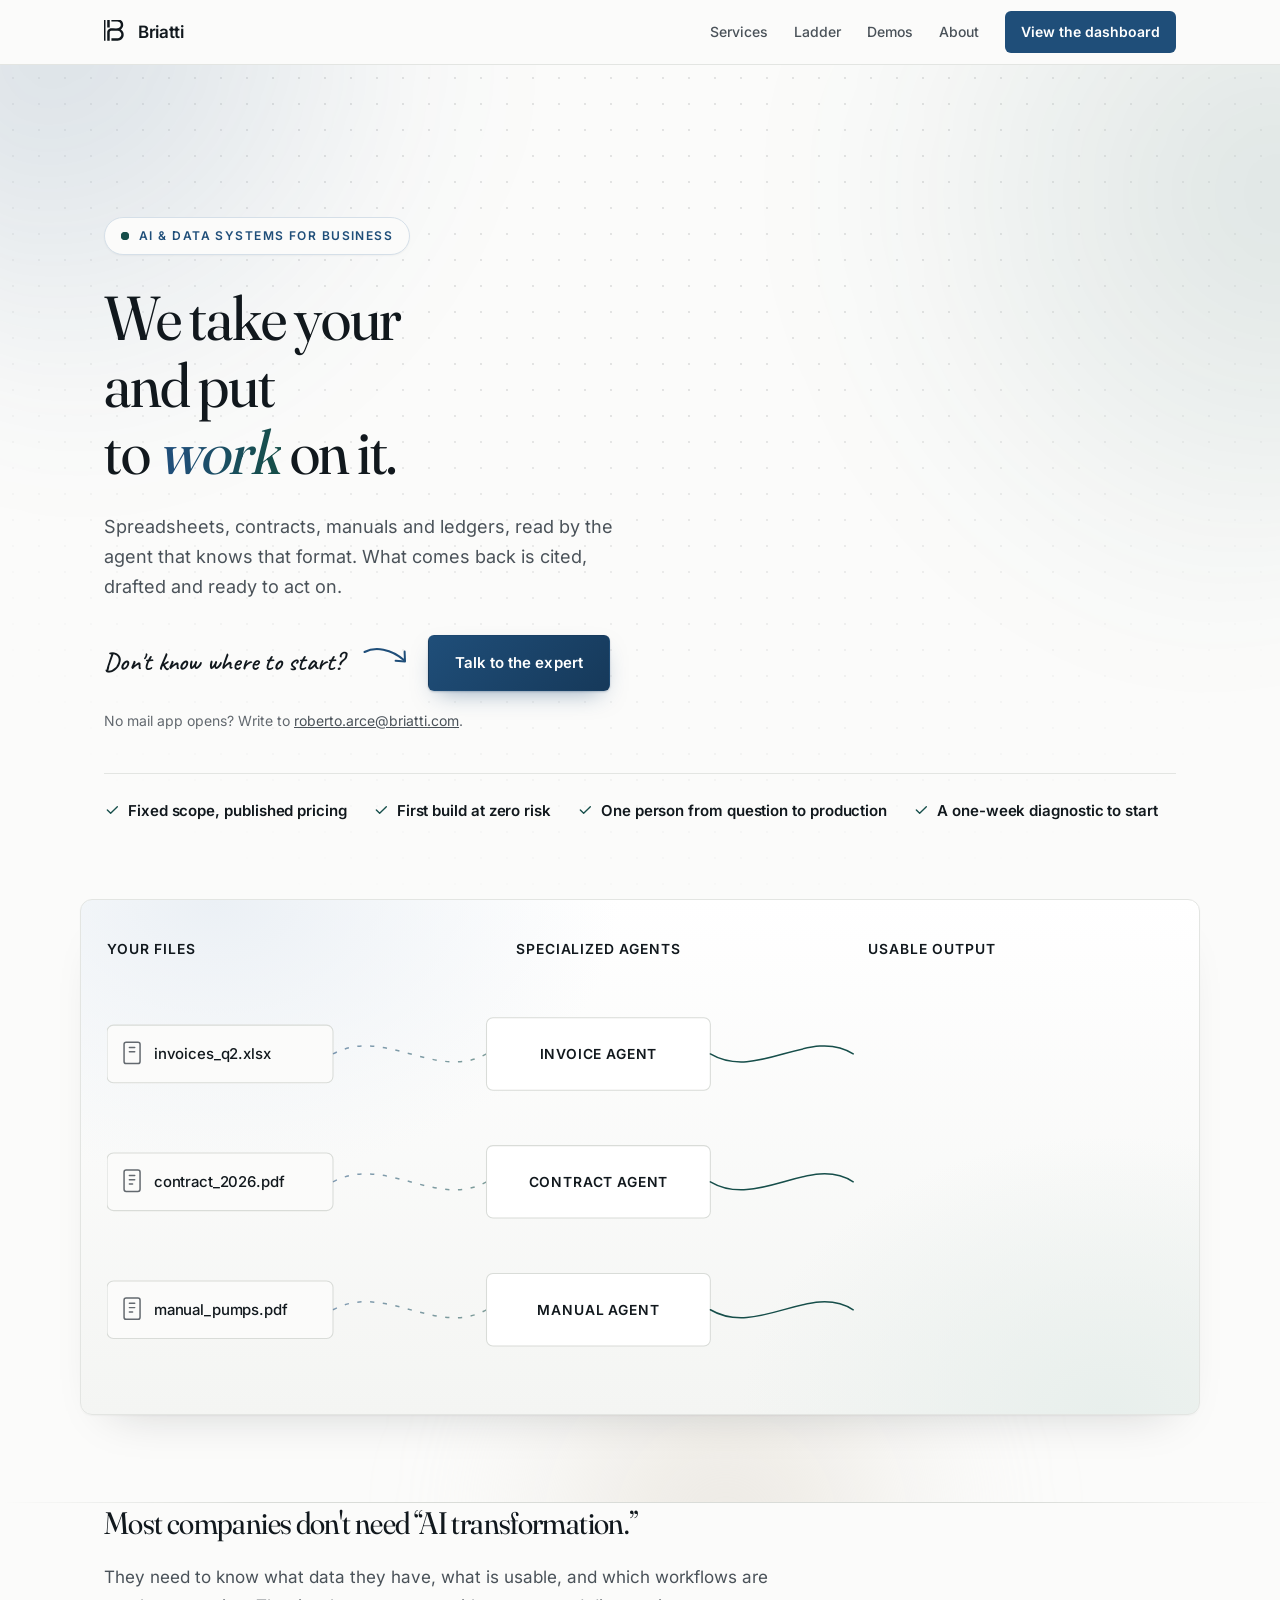
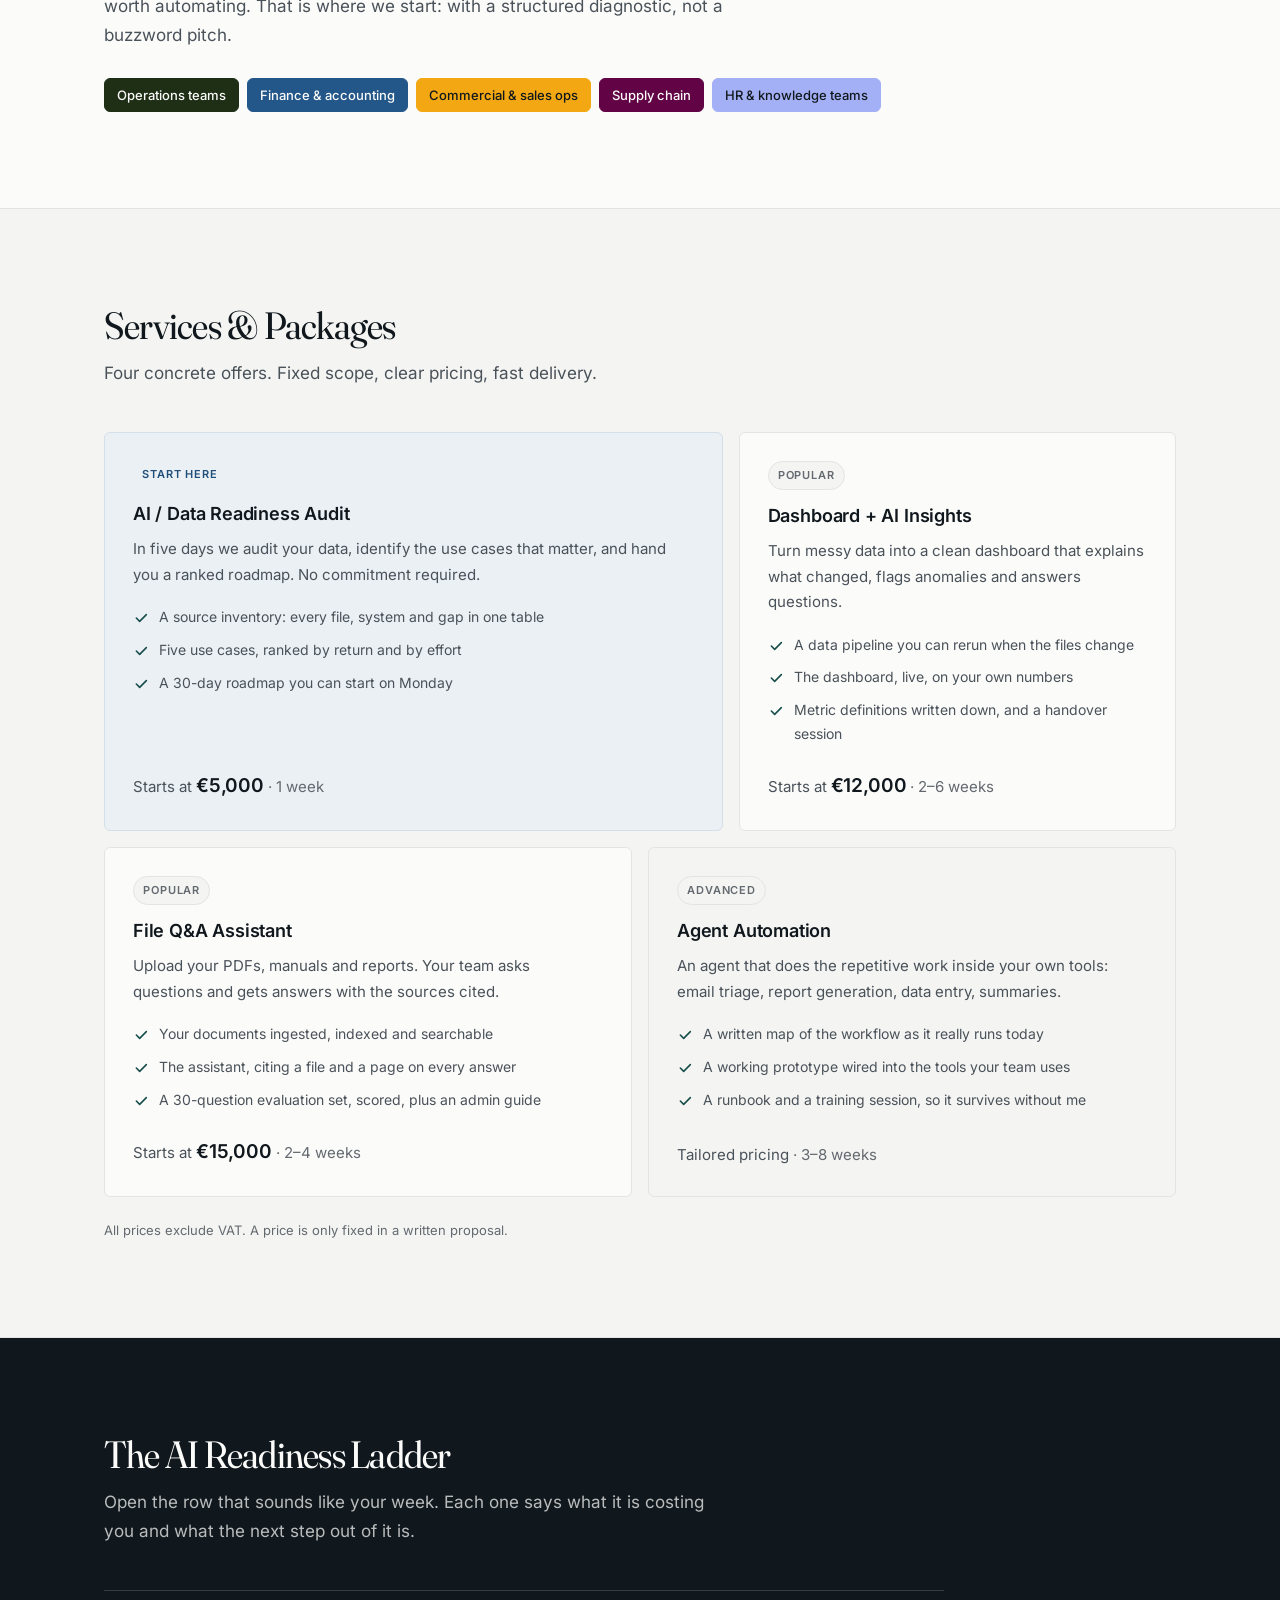
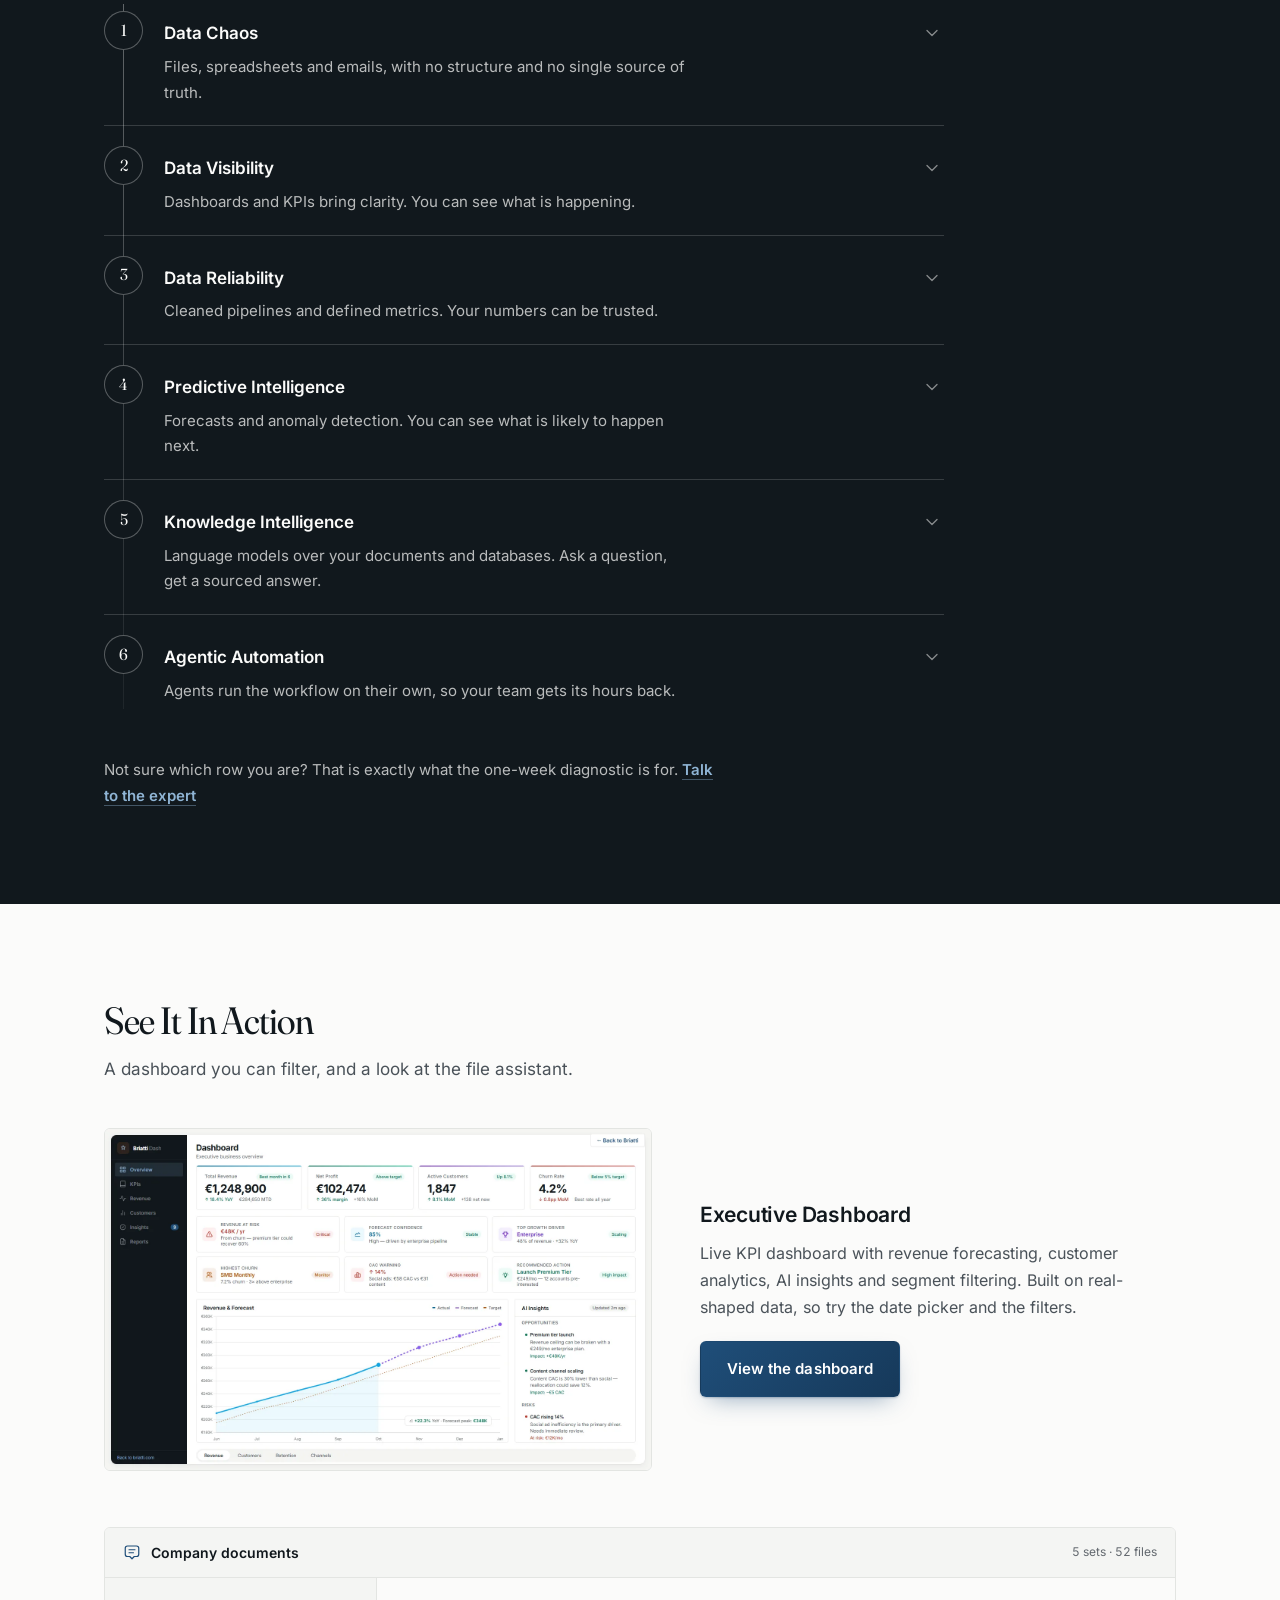
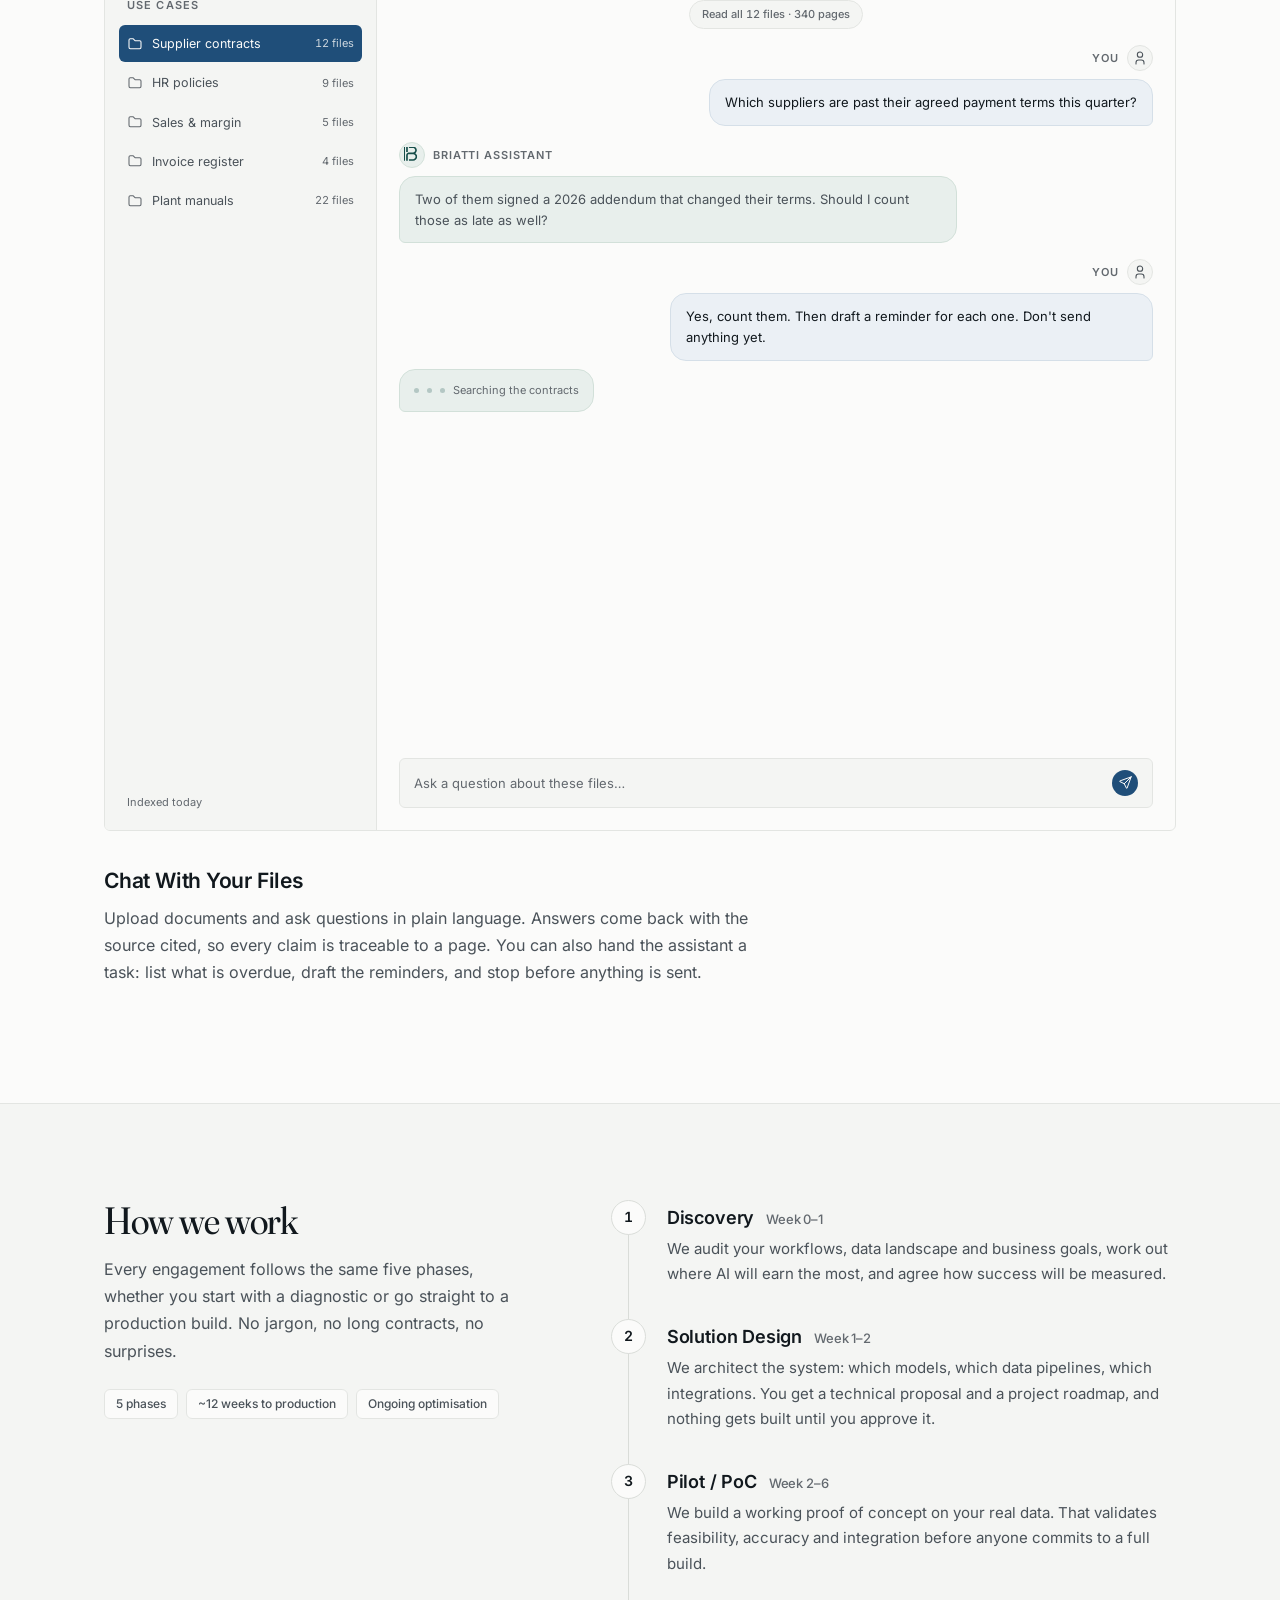
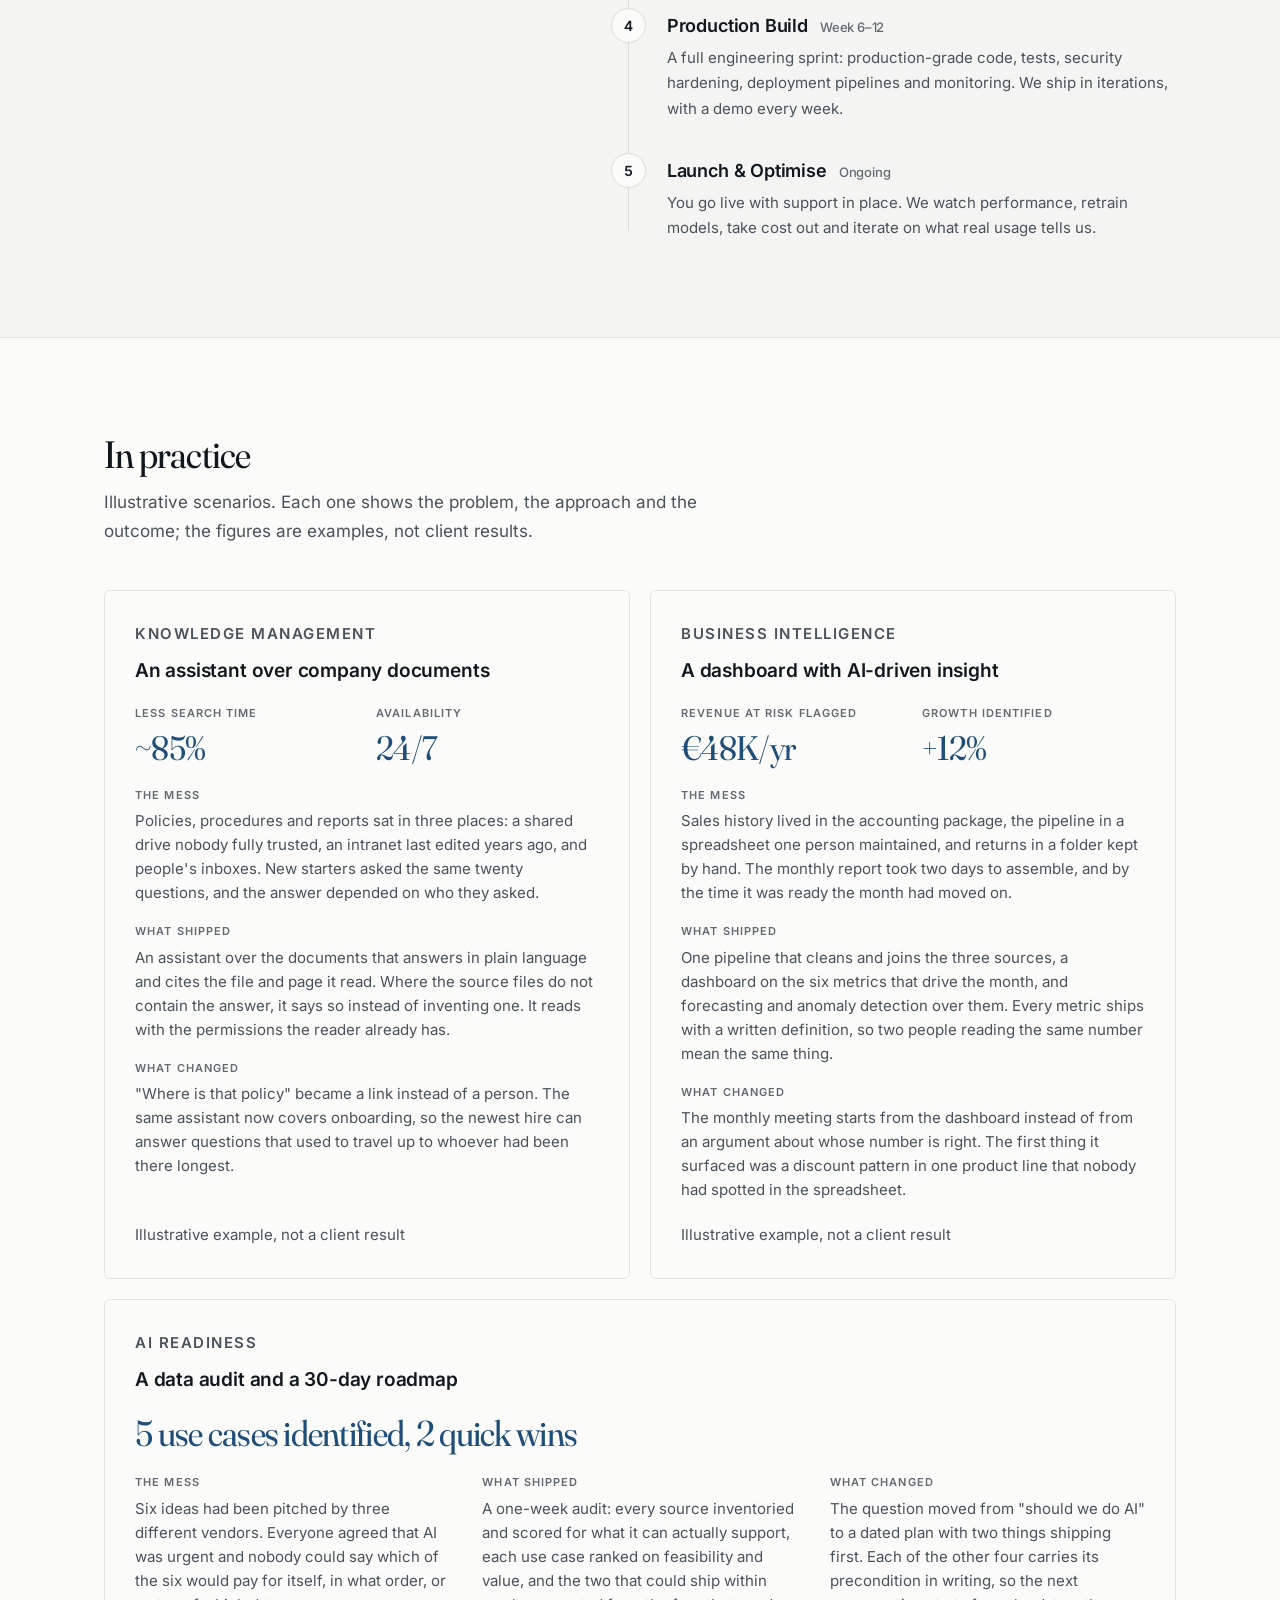
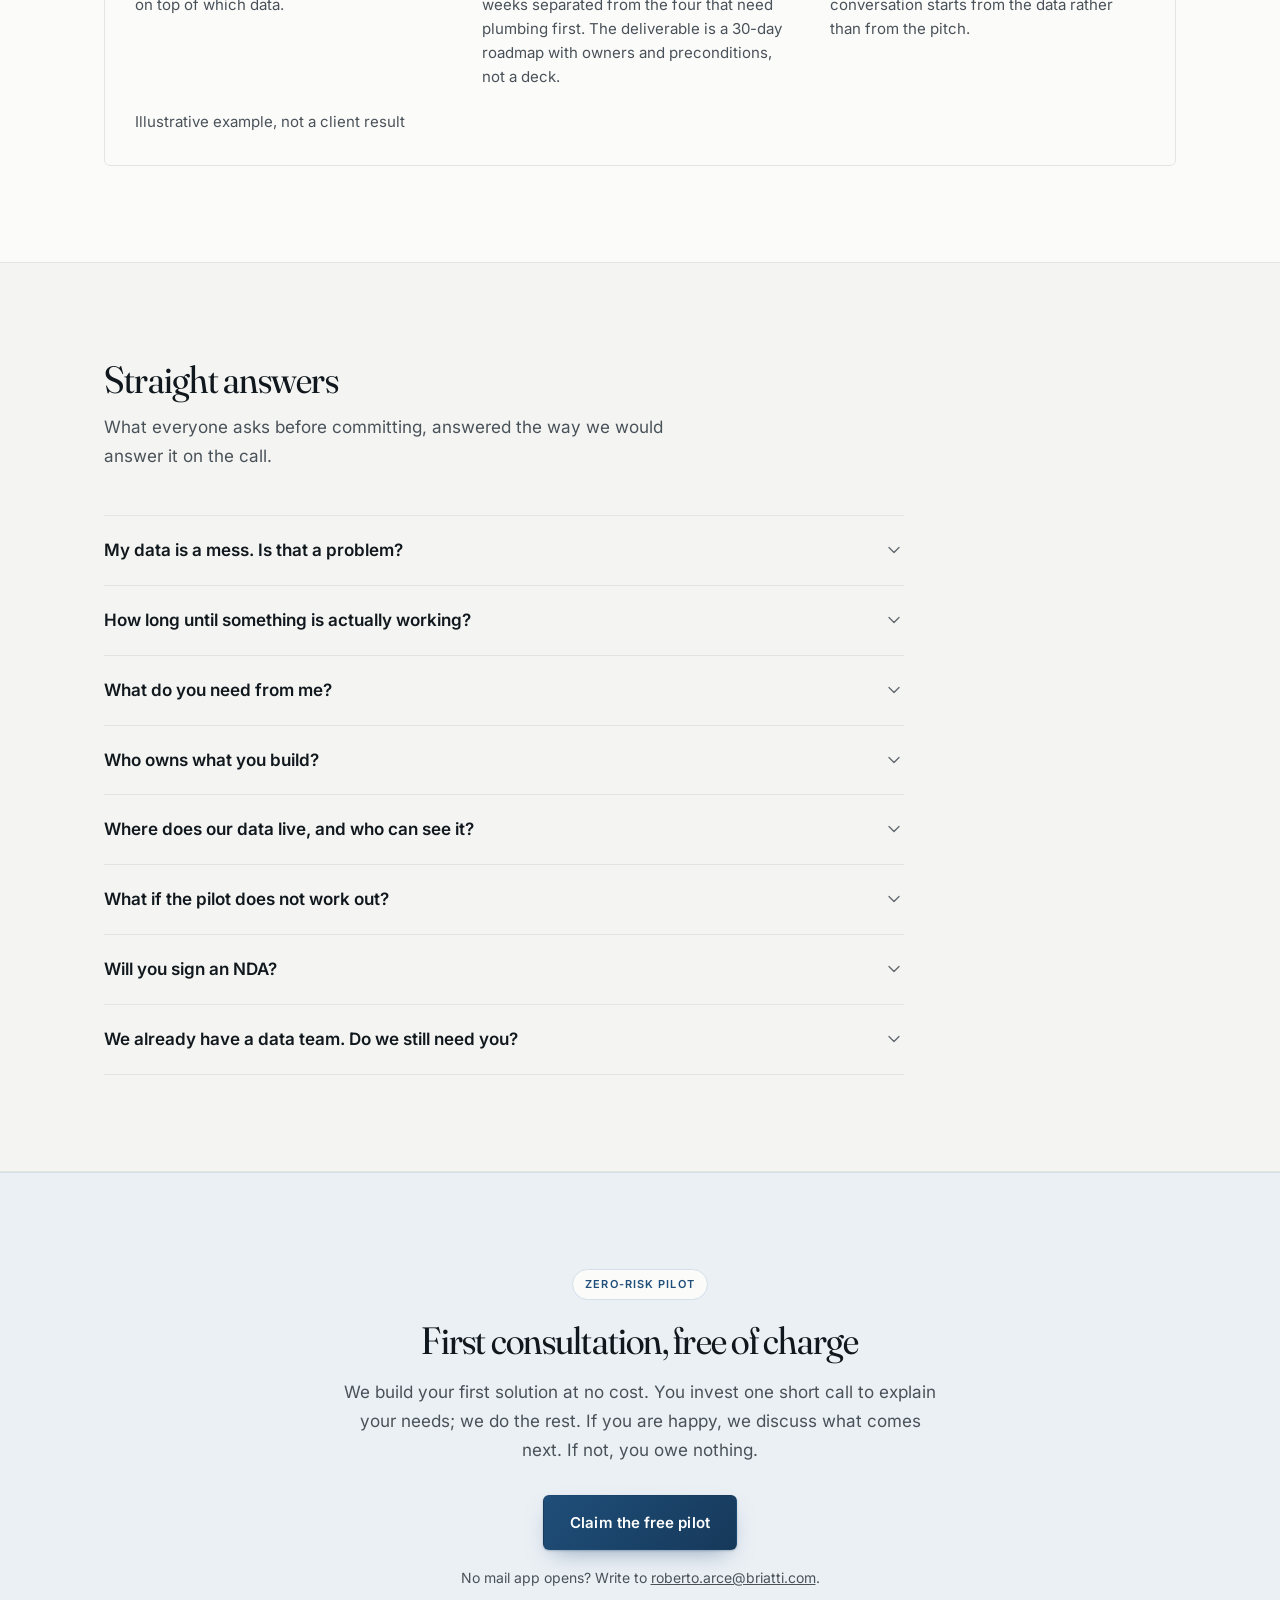
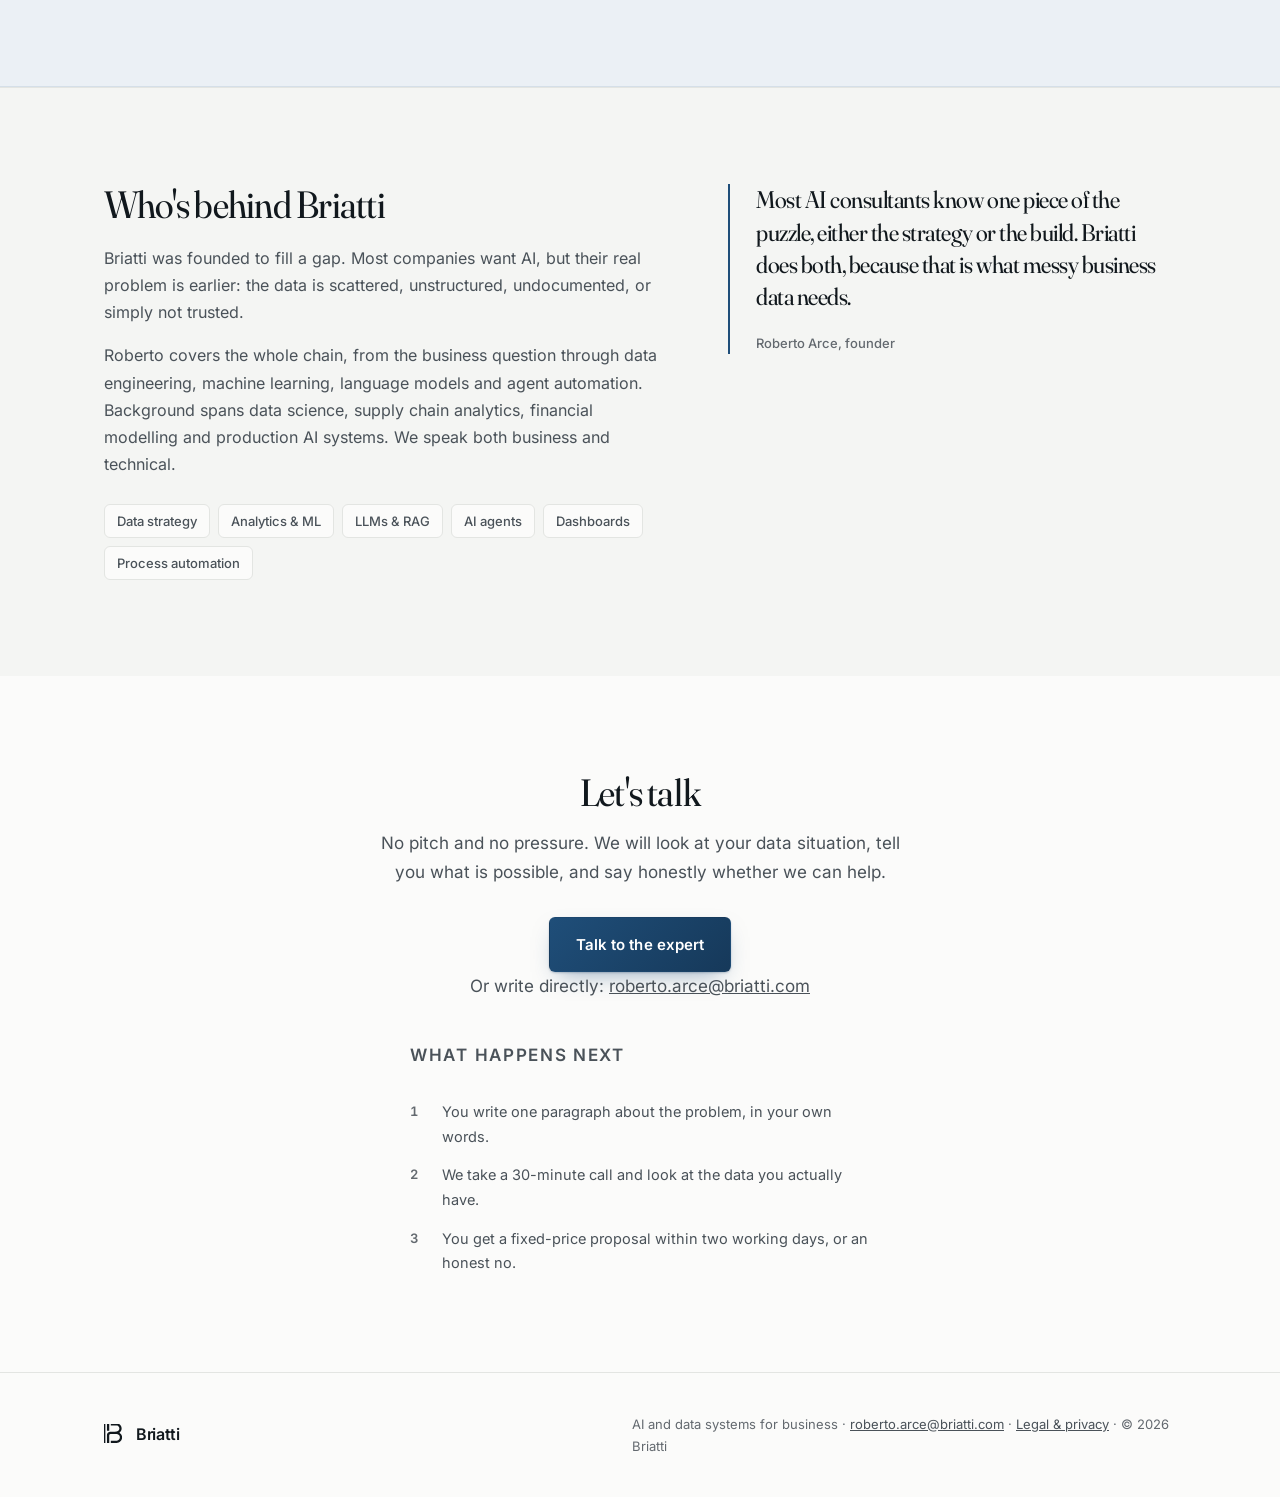
==== index.html @ 86b2f9c5 "fix: give the mailto calls to action something to do on a machine with no mail app A mailto: link fa" ====
<!DOCTYPE html><html lang="en"><head>
  <meta charset="UTF-8">
  <meta name="viewport" content="width=device-width, initial-scale=1.0">
  <title>Briatti | AI and data systems for business</title>
  <meta name="description" content="Briatti turns scattered spreadsheets, contracts and reports into dashboards, cited answers and automated workflows. Fixed prices from &euro;5,000, zero-risk first build.">
  <meta name="robots" content="index, follow, max-image-preview:large, max-snippet:-1">
  <meta name="author" content="Roberto Arce">
  <link rel="canonical" href="https://www.briatti.com/">
  <meta property="og:type" content="website">
  <meta property="og:site_name" content="Briatti">
  <meta property="og:title" content="Briatti | AI and data systems for business">
  <meta property="og:description" content="A one-person AI and data practice. Dashboards, document Q&amp;A and agent automation, built on the files you already have. Prices published, first build at zero risk.">
  <meta property="og:url" content="https://www.briatti.com/">
  <meta property="og:image" content="https://www.briatti.com/img/og.png">
  <meta property="og:image:width" content="1200">
  <meta property="og:image:height" content="630">
  <meta property="og:image:alt" content="Briatti: your files routed through the agent that knows each format.">
  <meta property="og:locale" content="en">
  <meta name="twitter:card" content="summary_large_image">
  <meta name="twitter:title" content="Briatti | AI and data systems for business">
  <meta name="twitter:description" content="A one-person AI and data practice: dashboards, document Q&amp;A and agent automation on the files you already have.">
  <meta name="twitter:image" content="https://www.briatti.com/img/og.png">
  <meta name="twitter:image:alt" content="Briatti: your files routed through the agent that knows each format.">
  <meta name="theme-color" content="#FBFBFA">
  <link rel="icon" href="img/favicon.svg" type="image/svg+xml">
  <link rel="icon" href="img/icon-32.png" sizes="32x32">
  <link rel="apple-touch-icon" href="img/apple-touch-icon.png">
  <!-- all three faces paint above the fold, so start them with the document rather than after
       the inline stylesheet is parsed. crossorigin is required or the preload is not reused. -->
  <link rel="preload" href="fonts/fraunces-var-latin.woff2" as="font" type="font/woff2" crossorigin>
  <link rel="preload" href="fonts/inter-var-latin.woff2" as="font" type="font/woff2" crossorigin>
  <link rel="preload" href="fonts/caveat-var-latin.woff2" as="font" type="font/woff2" crossorigin>
  <script type="application/ld+json">
{
  "@context": "https://schema.org",
  "@graph": [
    {
      "@type": "Organization",
      "@id": "https://www.briatti.com/#org",
      "name": "Briatti",
      "url": "https://www.briatti.com/",
      "logo": "https://www.briatti.com/img/og.png",
      "email": "roberto.arce@briatti.com",
      "description": "Briatti builds dashboards, cited document assistants and automated workflows for companies whose data is scattered, unstructured or not trusted.",
      "founder": {
        "@id": "https://www.briatti.com/#founder"
      },
      "knowsAbout": [
        "AI and data readiness audits",
        "Business intelligence and dashboards",
        "Machine learning",
        "Retrieval-augmented generation over company documents",
        "AI agent automation"
      ],
      "slogan": "AI and data systems for business"
    },
    {
      "@type": "Person",
      "@id": "https://www.briatti.com/#founder",
      "name": "Roberto Arce",
      "jobTitle": "Founder",
      "worksFor": {
        "@id": "https://www.briatti.com/#org"
      },
      "description": "Covers the whole chain from the business question through data engineering, machine learning, language models and agent automation.",
      "knowsAbout": [
        "Data strategy",
        "Analytics and machine learning",
        "Large language models and retrieval",
        "AI agents",
        "Dashboards",
        "Process automation"
      ]
    },
    {
      "@type": "WebSite",
      "@id": "https://www.briatti.com/#site",
      "url": "https://www.briatti.com/",
      "name": "Briatti",
      "inLanguage": "en",
      "publisher": {
        "@id": "https://www.briatti.com/#org"
      }
    },
    {
      "@type": "WebPage",
      "@id": "https://www.briatti.com/#page",
      "url": "https://www.briatti.com/",
      "name": "Briatti | AI and data systems for business",
      "isPartOf": {
        "@id": "https://www.briatti.com/#site"
      },
      "about": {
        "@id": "https://www.briatti.com/#org"
      },
      "inLanguage": "en",
      "datePublished": "2025-10-28",
      "dateModified": "2026-10-17"
    },
    {
      "@type": "OfferCatalog",
      "@id": "https://www.briatti.com/#services",
      "name": "Briatti services",
      "itemListElement": [
        {
          "@type": "Offer",
          "itemOffered": {
            "@type": "Service",
            "name": "AI / Data Readiness Audit",
            "description": "A one-week audit that inventories the data sources, ranks the use cases and delivers a 30-day roadmap.",
            "serviceType": "Data and AI audit",
            "provider": {
              "@id": "https://www.briatti.com/#org"
            }
          },
          "priceSpecification": {
            "@type": "PriceSpecification",
            "priceCurrency": "EUR",
            "minPrice": 5000,
            "valueAddedTaxIncluded": false
          }
        },
        {
          "@type": "Offer",
          "itemOffered": {
            "@type": "Service",
            "name": "Dashboard + AI Insights",
            "description": "A cleaned data pipeline and a KPI dashboard with anomaly detection, forecasting and written metric definitions.",
            "serviceType": "Business intelligence dashboard",
            "provider": {
              "@id": "https://www.briatti.com/#org"
            }
          },
          "priceSpecification": {
            "@type": "PriceSpecification",
            "priceCurrency": "EUR",
            "minPrice": 12000,
            "valueAddedTaxIncluded": false
          }
        },
        {
          "@type": "Offer",
          "itemOffered": {
            "@type": "Service",
            "name": "File Q&A Assistant",
            "description": "An assistant over company documents that answers in plain language and cites the file and page it read.",
            "serviceType": "Document question answering",
            "provider": {
              "@id": "https://www.briatti.com/#org"
            }
          },
          "priceSpecification": {
            "@type": "PriceSpecification",
            "priceCurrency": "EUR",
            "minPrice": 15000,
            "valueAddedTaxIncluded": false
          }
        },
        {
          "@type": "Offer",
          "itemOffered": {
            "@type": "Service",
            "name": "Agent Automation",
            "description": "An agent that runs repetitive work inside the tools a team already uses, with a runbook and training.",
            "serviceType": "Workflow automation",
            "provider": {
              "@id": "https://www.briatti.com/#org"
            }
          }
        }
      ]
    },
    {
      "@type": "FAQPage",
      "@id": "https://www.briatti.com/#faq",
      "isPartOf": {
        "@id": "https://www.briatti.com/#site"
      },
      "mainEntity": [
        {
          "@type": "Question",
          "name": "My data is a mess. Is that a problem?",
          "acceptedAnswer": {
            "@type": "Answer",
            "text": "No, that is the normal starting point, and it is what the diagnostic is for. You do not need clean data to begin. You need to know which parts are usable, which are not, and which workflow is worth fixing first."
          }
        },
        {
          "@type": "Question",
          "name": "How long until something is actually working?",
          "acceptedAnswer": {
            "@type": "Answer",
            "text": "The diagnostic is one week. A first working build on your own data usually follows within two to six weeks, and you see it in iterations rather than one delivery at the end."
          }
        },
        {
          "@type": "Question",
          "name": "What do you need from me?",
          "acceptedAnswer": {
            "@type": "Answer",
            "text": "One person who knows where the data lives, and read access to the files or systems. Two hours a week, not a project team and not a steering committee."
          }
        },
        {
          "@type": "Question",
          "name": "Who owns what you build?",
          "acceptedAnswer": {
            "@type": "Answer",
            "text": "You do: the code, the pipeline, the documents, the definitions. It is handed over at the end with a runbook, written so the work does not quietly depend on me being available."
          }
        },
        {
          "@type": "Question",
          "name": "Where does our data live, and who can see it?",
          "acceptedAnswer": {
            "@type": "Answer",
            "text": "The technical proposal states where each part runs, in writing, before anything gets built, including which model provider sees what. Nothing is built until you have approved that."
          }
        },
        {
          "@type": "Question",
          "name": "What if the pilot does not work out?",
          "acceptedAnswer": {
            "@type": "Answer",
            "text": "You owe nothing. The first solution is built at no cost, and if you are not happy with it we stop there. That is the whole point of running it that way."
          }
        },
        {
          "@type": "Question",
          "name": "Will you sign an NDA?",
          "acceptedAnswer": {
            "@type": "Answer",
            "text": "Yes. Send yours and we will sign it before you send anything sensitive."
          }
        },
        {
          "@type": "Question",
          "name": "We already have a data team. Do we still need you?",
          "acceptedAnswer": {
            "@type": "Answer",
            "text": "Then you need less, and probably one specific piece: the models, the evaluation, or the integration. That is a normal outcome of the diagnostic, and a smaller engagement than the full build."
          }
        }
      ]
    }
  ]
}
  </script>
  <script>document.documentElement.classList.add('js'); if ('IntersectionObserver' in window) document.documentElement.classList.add('js-play');</script>
  <style>
    /* Fonts are self-hosted, so the page makes no request to a third party. All three faces are
       OFL: see fonts/LICENSES.md. */
    @font-face {
      font-family: 'Fraunces';
      font-style: normal;
      font-weight: 300 900;
      font-display: swap;
      src: url(fonts/fraunces-var-latin.woff2) format('woff2');
      unicode-range: U+0000-00FF, U+0131, U+0152-0153, U+02BB-02BC, U+02C6, U+02DA, U+02DC, U+0304, U+0308, U+0329, U+2000-206F, U+20AC, U+2122, U+2191, U+2193, U+2212, U+2215, U+FEFF, U+FFFD;
    }
    @font-face {
      font-family: 'Fraunces';
      font-style: normal;
      font-weight: 300 900;
      font-display: swap;
      src: url(fonts/fraunces-var-latin-ext.woff2) format('woff2');
      unicode-range: U+0100-02BA, U+02BD-02C5, U+02C7-02CC, U+02CE-02D7, U+02DD-02FF, U+0304, U+0308, U+0329, U+1D00-1DBF, U+1E00-1E9F, U+1EF2-1EFF, U+2020, U+20A0-20AB, U+20AD-20C4, U+2113, U+2C60-2C7F, U+A720-A7FF;
    }
    @font-face {
      font-family: 'Inter';
      font-style: normal;
      font-weight: 400 600;
      font-display: swap;
      src: url(fonts/inter-var-latin.woff2) format('woff2');
      unicode-range: U+0000-00FF, U+0131, U+0152-0153, U+02BB-02BC, U+02C6, U+02DA, U+02DC, U+0304, U+0308, U+0329, U+2000-206F, U+20AC, U+2122, U+2191, U+2193, U+2212, U+2215, U+FEFF, U+FFFD;
    }
    @font-face {
      font-family: 'Inter';
      font-style: normal;
      font-weight: 400 600;
      font-display: swap;
      src: url(fonts/inter-var-latin-ext.woff2) format('woff2');
      unicode-range: U+0100-02BA, U+02BD-02C5, U+02C7-02CC, U+02CE-02D7, U+02DD-02FF, U+0304, U+0308, U+0329, U+1D00-1DBF, U+1E00-1E9F, U+1EF2-1EFF, U+2020, U+20A0-20AB, U+20AD-20C4, U+2113, U+2C60-2C7F, U+A720-A7FF;
    }
    @font-face {
      font-family: 'Caveat';
      font-style: normal;
      font-weight: 400 700;
      font-display: swap;
      src: url(fonts/caveat-var-latin.woff2) format('woff2');
      unicode-range: U+0000-00FF, U+0131, U+0152-0153, U+02BB-02BC, U+02C6, U+02DA, U+02DC, U+0304, U+0308, U+0329, U+2000-206F, U+20AC, U+2122, U+2191, U+2193, U+2212, U+2215, U+FEFF, U+FFFD;
    }
    @font-face {
      font-family: 'Caveat';
      font-style: normal;
      font-weight: 400 700;
      font-display: swap;
      src: url(fonts/caveat-var-latin-ext.woff2) format('woff2');
      unicode-range: U+0100-02BA, U+02BD-02C5, U+02C7-02CC, U+02CE-02D7, U+02DD-02FF, U+0304, U+0308, U+0329, U+1D00-1DBF, U+1E00-1E9F, U+1EF2-1EFF, U+2020, U+20A0-20AB, U+20AD-20C4, U+2113, U+2C60-2C7F, U+A720-A7FF;
    }
    :root {
      --ink: #11181D;
      --ink-2: #4A5259;
      --ink-3: #63696F;
      --paper: #FBFBFA;
      --paper-2: #F4F5F3;
      --line: #E3E5E2;
      --line-2: #D9DCD8;
      --cobalt: #1F4E79;
      --cobalt-deep: #16395A;
      --cobalt-tint: #EBF0F5;
      --teal: #164E4A;
      --teal-tint: #E8EFEC;
      --line-teal: #D2E0D9;
      --sand: #E6E1D8;
      /* audience chips: five flat marks, one per team, supplied by the owner */
      --aud-1: #1F2F16;
      --aud-2: #235789;
      --aud-3: #F3A712;
      --aud-4: #610345;
      --aud-5: #A4B0F5;
      --line-tint: #D5DFE8;
      --cobalt-on-dark: #8FB4D4;
      --r: 6px;
      --r-bubble: 16px;
      --e-out: cubic-bezier(.16,1,.3,1);
      --e-in-out: cubic-bezier(.65,0,.35,1);
      --gutter: 24px;
      --nav-h: 64px;
    }
    * { margin: 0; padding: 0; box-sizing: border-box; }
    html { -webkit-text-size-adjust: 100%; scroll-behavior: smooth; }
    body {
      font-family: 'Inter', system-ui, -apple-system, 'Segoe UI', sans-serif;
      background: var(--paper);
      color: var(--ink);
      font-size: 16px;
      line-height: 1.7;
      -webkit-font-smoothing: antialiased;
    }
    img { max-width: 100%; height: auto; display: block; }
    .mark-defs { position: absolute; width: 0; height: 0; overflow: hidden; }
    a { color: var(--cobalt); }
    :focus-visible { outline: 2px solid var(--cobalt); outline-offset: 3px; border-radius: 2px; }
    .band-ink :focus-visible { outline-color: var(--cobalt-on-dark); }
    .skip {
      position: absolute; left: 12px; top: -60px; z-index: 200;
      background: var(--ink); color: var(--paper); padding: 10px 16px;
      border-radius: var(--r); font-size: 14px; font-weight: 500; text-decoration: none;
      transition: top .18s var(--e-out);
    }
    .skip:focus { top: 12px; }
    .container { width: 100%; max-width: 1120px; margin: 0 auto; padding: 0 var(--gutter); }
    section { padding: 96px 0; scroll-margin-top: calc(var(--nav-h) + 16px); }
    .sec-head { max-width: 60ch; margin-bottom: 44px; }
    .sec-head h2 { margin-bottom: 12px; }
    .sec-head p { color: var(--ink-2); font-size: 17px; }
    /* ---------- type ---------- */
    h1, h2, .figure {
      font-family: 'Fraunces', Georgia, serif;
      font-weight: 400;
      font-variation-settings: "opsz" 144, "SOFT" 30;
      letter-spacing: -.02em;
      color: var(--ink);
    }
    h1 { font-size: clamp(34px, 5.2vw, 58px); line-height: 1.06; }
    h2 { font-size: clamp(25px, 3.1vw, 38px); line-height: 1.12; }
    h3 { font-size: 18px; font-weight: 600; line-height: 1.35; letter-spacing: -.01em; }
    p { max-width: 68ch; }
    .eyebrow {
      font-size: 11px; font-weight: 600; letter-spacing: .1em;
      text-transform: uppercase; color: var(--ink-3);
    }
    /* ---------- nav ---------- */
    nav {
      position: sticky; top: 0; z-index: 100;
      background: rgba(251,251,250,.88);
      backdrop-filter: blur(14px); -webkit-backdrop-filter: blur(14px);
      border-bottom: 1px solid var(--line);
    }
    nav.is-stuck { box-shadow: 0 1px 0 rgba(17,24,29,.04), 0 10px 30px -22px rgba(17,24,29,.3); }
    .nav-inner { display: flex; align-items: center; gap: 28px; height: var(--nav-h); }
    .brand { display: flex; align-items: center; gap: 10px; text-decoration: none; color: var(--ink); }
    .brand svg { width: 24px; height: 24px; flex-shrink: 0; }
    .brand span { font-size: 17px; font-weight: 600; letter-spacing: -.02em; }
    .nav-links { display: flex; align-items: center; gap: 26px; margin-left: auto; }
    .nav-links a { font-size: 14px; font-weight: 500; color: var(--ink-2); text-decoration: none; }
    .nav-links a:hover { color: var(--ink); }
    .nav-links a.nav-cta {
      color: #fff; background: var(--cobalt);
      padding: 9px 16px; border-radius: var(--r); font-weight: 600;
      transition: background .14s var(--e-out);
    }
    .nav-links a.nav-cta:hover { background: var(--cobalt-deep); color: #fff; }
    /* ---------- buttons & chips ---------- */
    .btn {
      display: inline-flex; align-items: center; gap: 8px;
      padding: 13px 24px; border-radius: var(--r);
      font-size: 15px; font-weight: 600; letter-spacing: .005em;
      text-decoration: none; border: 1px solid transparent;
      transition: background .14s var(--e-out), border-color .14s var(--e-out), color .14s var(--e-out), transform .14s var(--e-out);
    }
    .btn-primary { background: var(--cobalt); color: #fff; }
    .btn-primary:hover { background: var(--cobalt-deep); }
    .btn:active { transform: translateY(1px); }
    .chips { list-style: none; display: flex; flex-wrap: wrap; gap: 8px; }
    .chips li {
      font-size: 13px; font-weight: 500; color: var(--ink-2);
      background: var(--paper); border: 1px solid var(--line);
      padding: 5px 12px; border-radius: var(--r);
    }
    /* the audience chips in the lede, one colour per team. Text flips to ink on the two
       light ones so every chip clears 4.5:1 (7.25–13.74:1 on the dark three, 8.62/8.83:1
       on the light two). */
    .lede .chips li:nth-child(1) { background: var(--aud-1); border-color: var(--aud-1); color: var(--paper); }
    .lede .chips li:nth-child(2) { background: var(--aud-2); border-color: var(--aud-2); color: var(--paper); }
    .lede .chips li:nth-child(3) { background: var(--aud-3); border-color: var(--aud-3); color: var(--ink); }
    .lede .chips li:nth-child(4) { background: var(--aud-4); border-color: var(--aud-4); color: var(--paper); }
    .lede .chips li:nth-child(5) { background: var(--aud-5); border-color: var(--aud-5); color: var(--ink); }
    .tag {
      display: inline-block; font-size: 11px; font-weight: 600; letter-spacing: .08em;
      text-transform: uppercase; padding: 4px 9px; border-radius: 100px; margin-bottom: 14px;
    }
    .tag-start { background: var(--cobalt-tint); color: var(--cobalt); }
    .tag-plain { background: var(--paper-2); color: var(--ink-3); border: 1px solid var(--line); }
    /* visually hidden, for assistive tech only */
    .vh { position: absolute; width: 1px; height: 1px; padding: 0; overflow: hidden; clip-path: inset(50%); white-space: nowrap; border: 0; }

    /* ---------- hero ---------- */
    .hero { position: relative; padding: calc(var(--nav-h) + 88px) 0 88px; overflow: hidden; }

    /* layered ambient background: drifting colour blobs over a dot grid */
    .hero-bg { position: absolute; inset: 0; z-index: -1; pointer-events: none; }
    .hero-bg .dots {
      position: absolute; inset: 0;
      background-image: radial-gradient(rgba(17,24,29,.10) 1px, transparent 1px);
      background-size: 26px 26px;
      -webkit-mask-image: radial-gradient(ellipse 90% 80% at 50% 0%, #000 30%, transparent 78%);
      mask-image: radial-gradient(ellipse 90% 80% at 50% 0%, #000 30%, transparent 78%);
    }
    .blob { position: absolute; border-radius: 50%; filter: blur(70px); will-change: transform; }
    .blob-a { width: 620px; height: 620px; top: -220px; left: -140px;
      background: radial-gradient(circle at 30% 30%, rgba(31,78,121,.16), rgba(31,78,121,0) 70%);
      animation: blob-drift 26s var(--e-in-out) infinite alternate; }
    .blob-b { width: 720px; height: 720px; top: -160px; right: -220px;
      background: radial-gradient(circle at 70% 40%, rgba(22,78,74,.13), rgba(22,78,74,0) 70%);
      animation: blob-drift 32s var(--e-in-out) infinite alternate-reverse; }
    .blob-c { width: 480px; height: 480px; bottom: -260px; left: 38%;
      background: radial-gradient(circle at 50% 50%, rgba(230,225,216,.9), rgba(230,225,216,0) 70%);
      animation: blob-drift 22s var(--e-in-out) infinite alternate; }
    @keyframes blob-drift {
      from { transform: translate3d(0,0,0) scale(1); }
      to
   { transform: translate3d(60px, 40px, 0) scale(1.12); }
    }
    /* a thin light seam that grounds the section */
    .hero::after {
      content: ''; position: absolute; left: 0; right: 0; bottom: 0; height: 1px;
      background: linear-gradient(90deg, transparent, var(--line-2) 20%, var(--line-2) 80%, transparent);
    }

    /* eyebrow pill with a live status dot */
    .hero-pill {
      display: inline-flex; align-items: center; gap: 10px;
      font-size: 12px; font-weight: 600; letter-spacing: .12em; text-transform: uppercase;
      color: var(--cobalt); background: var(--paper);
      border: 1px solid var(--line-tint); border-radius: 100px;
      padding: 8px 16px; margin-bottom: 30px;
      box-shadow: 0 1px 2px rgba(17,24,29,.04);
      opacity: 0; animation: hero-in .7s var(--e-out) .05s forwards;
    }
    .pulse { position: relative; width: 8px; height: 8px; flex: none; }
    .pulse::before { content: ''; position: absolute; inset: 0; border-radius: 50%; background: var(--teal); }
    .pulse::after { content: ''; position: absolute; inset: 0; border-radius: 50%; background: var(--teal);
      animation: pulse-ring 2.2s var(--e-out) infinite; }
    @keyframes pulse-ring {
      0% { transform: scale(1); opacity: .55; }
      70%, 100% { transform: scale(2.6); opacity: 0; }
    }

    /* headline: masked line reveal + rotating noun + gradient accent */
    .hero h1 {
      font-family: 'Fraunces', Georgia, serif; font-weight: 400;
      font-variation-settings: "opsz" 144, "SOFT" 30;
      letter-spacing: -.02em; color: var(--ink);
      font-size: clamp(36px, 5.4vw, 62px); line-height: 1.08;
      max-width: 24ch; margin-bottom: 26px;
    }
    .hl-line { display: block; overflow: hidden; padding-bottom: .08em; margin-bottom: -.08em; }
    .hl-line > span { display: inline-block; transform: translateY(115%); animation: line-rise .95s var(--e-out) forwards; }
    .hl-line:nth-child(1) > span { animation-delay: .15s; }
    .hl-line:nth-child(2) > span { animation-delay: .27s; }
    .hl-line:nth-child(3) > span { animation-delay: .39s; }
    @keyframes line-rise { to { transform: none; } }

    .accent { font-style: italic; background: linear-gradient(100deg, var(--cobalt) 20%, var(--teal) 90%);
      -webkit-background-clip: text; background-clip: text; color: transparent; padding-right: .04em; }

    /* the rotating noun: every word shares one grid cell, so the box sizes to the widest.
       Each word is visible for its whole slot and leaves as the next arrives, so the
       headline is never missing its noun. */
    .rotator { display: inline-grid; vertical-align: bottom; perspective: 400px; }
    .rotator > span { grid-area: 1 / 1; justify-self: start; position: relative; white-space: nowrap; color: var(--cobalt); opacity: 0; }
    .rotator.rot-4 > span { animation: spin-4 12s var(--e-in-out) infinite; }
    .rotator.rot-4 > span:nth-child(2) { animation-delay: -9s; }
    .rotator.rot-4 > span:nth-child(3) { animation-delay: -6s; }
    .rotator.rot-4 > span:nth-child(4) { animation-delay: -3s; }
    /* the underline is a drawn curve, exactly as wide as the word above it: it lives inside
       the word's own box, so it stretches with the word rather than with the widest one */
    .rot-u { position: absolute; left: 0; bottom: -.1em; width: 100%; height: .2em; overflow: visible; }
    .rot-u path {
      fill: none; stroke: var(--cobalt); stroke-width: 3; stroke-linecap: round; vector-effect: non-scaling-stroke;
      stroke-dasharray: 100; animation: hl-draw 1.1s var(--e-out) .9s backwards;
    }
    @keyframes hl-draw { from { stroke-dashoffset: 100; } }
    @keyframes spin-4 {
      0% { opacity: 0; transform: translateY(60%) rotateX(50deg); }
      6%, 25% { opacity: 1; transform: none; }
      31%, 100% { opacity: 0; transform: translateY(-60%) rotateX(-50deg); }
    }

    .hero-sub { font-size: 18px; line-height: 1.65; color: var(--ink-2); max-width: 48ch; margin-bottom: 34px;
      opacity: 0; animation: hero-in .8s var(--e-out) .55s forwards; }
    @keyframes hero-in { from { opacity: 0; transform: translateY(14px); } to { opacity: 1; transform: none; } }

    /* actions */
    .hero-actions { display: flex; flex-wrap: wrap; align-items: center; gap: 22px;
      opacity: 0; animation: hero-in .8s var(--e-out) .68s forwards; }
    /* the question sits left of the button, so the call to action answers it. Written by hand:
       the one place on the page that speaks as the owner rather than as the interface. Caveat
       runs small for its em, so 25px here matches the optical size of 22px in the serif faces. */
    .hero-lead {
      font-family: 'Caveat', 'Segoe Print', 'Bradley Hand', cursive;
      font-weight: 600; font-size: 25px; line-height: 1.1; letter-spacing: .01em;
      color: var(--ink);
    }
    /* a hand-drawn arrow from the question to the button: it draws itself once, then nudges
       towards the button on a slow loop. pathLength="100" on every path keeps the dash lengths
       independent of the geometry, as the headline underline does. */
    .lead-arrow { width: 52px; height: 36px; flex: none; overflow: visible; color: var(--cobalt);
      margin: 0 -8px 0 -4px; }
    .lead-arrow path { fill: none; stroke: currentColor; stroke-width: 2; stroke-linecap: round; stroke-linejoin: round;
      stroke-dasharray: 100; stroke-dashoffset: 100; }
    .lead-arrow .arw-shaft { animation: arw-draw .6s var(--e-out) 1.5s forwards; }
    .lead-arrow .arw-head { animation: arw-draw .34s var(--e-out) 2.02s forwards; }
    @keyframes arw-draw { to { stroke-dashoffset: 0; } }
    .lead-arrow .arw-tip { animation: arw-nudge 2.8s var(--e-in-out) 2.5s infinite; }
    @keyframes arw-nudge { 0%, 100% { transform: translate(0, 0); } 50% { transform: translate(4px, 3px); } }
    .btn { display: inline-flex; align-items: center; gap: 8px; padding: 14px 26px; border-radius: var(--r);
      font-size: 15px; font-weight: 600; letter-spacing: .005em; text-decoration: none; border: 1px solid transparent;
      transition: transform .18s var(--e-out), box-shadow .18s var(--e-out), background .18s var(--e-out); }
    .btn-primary { color: #fff; background: linear-gradient(135deg, var(--cobalt), var(--cobalt-deep));
      box-shadow: 0 1px 2px rgba(22,57,90,.25), 0 10px 24px -10px rgba(31,78,121,.5); }
    .btn-primary:hover { transform: translateY(-2px); box-shadow: 0 2px 4px rgba(22,57,90,.25), 0 16px 32px -12px rgba(31,78,121,.55); }
    .btn:active { transform: translateY(0); }

    /* proof row: checks pop in one by one */
    .proof { list-style: none; display: flex; flex-wrap: wrap; align-items: center;
      gap: 10px 26px; margin-top: 40px; padding-top: 24px; border-top: 1px solid var(--line); }
    .proof li { display: flex; align-items: center; gap: 8px; font-size: 15px; font-weight: 600; color: var(--ink);
      letter-spacing: -.005em;
      opacity: 0; transform: translateY(8px); animation: proof-in .55s var(--e-out) forwards; }
    .proof li:nth-child(1) { animation-delay: .85s; }
    .proof li:nth-child(2) { animation-delay: .95s; }
    .proof li:nth-child(3) { animation-delay: 1.05s; }
    .proof li:nth-child(4) { animation-delay: 1.15s; }
    @keyframes proof-in { to { opacity: 1; transform: none; } }
    .proof svg { width: 16px; height: 16px; color: var(--teal); flex: none; }

    /* the diagram, promoted to a designed panel */
    .hero-art { margin-top: 76px; position: relative;
      border: 1px solid var(--line); border-radius: 12px;
      background:
        radial-gradient(ellipse 60% 90% at 12% 0%, var(--cobalt-tint), transparent 60%),
        radial-gradient(ellipse 55% 90% at 92% 100%, var(--teal-tint), transparent 60%),
        linear-gradient(180deg, #FFFFFF, var(--paper-2));
      box-shadow: 0 1px 2px rgba(17,24,29,.04), 0 24px 48px -32px rgba(17,24,29,.22);
      padding: 26px 26px 10px;
      opacity: 0; animation: hero-in 1s var(--e-out) .5s forwards; }
    .hero-art svg { display: block; width: 100%; height: auto; }

    .agent-flow { color: var(--ink); }
    .agent-list { display: none; }
    .agent-flow .lbl { font: 700 13px/1 'Inter', sans-serif; letter-spacing: .07em; fill: var(--ink); }
    .agent-flow .name { font: 500 14px/1 'Inter', sans-serif; fill: var(--ink); letter-spacing: -.01em; }
    .agent-flow .node-lbl { font: 600 13px/1 'Inter', sans-serif; letter-spacing: .06em; fill: var(--ink); }
    .agent-flow .out-t { font: 500 14px/1 'Inter', sans-serif; fill: var(--ink-2); }
    .agent-flow .chip { fill: var(--paper); stroke: var(--line-2); }
    .agent-flow .card { fill: #FFFFFF; stroke: var(--line-2); }
    .agent-flow .glyph { fill: none; stroke: var(--ink-3); stroke-width: 1.4; stroke-linecap: round; }

    /* input rails: continuous marching dashes, always alive */
    .agent-flow .rail-in { fill: none; stroke: url(#rail-grad); stroke-width: 1.4; opacity: .55;
      stroke-dasharray: 4 8; animation: rail-flow 1.4s linear infinite; }
    @keyframes rail-flow { to { stroke-dashoffset: -24; } }

    /* output rails: drawn per lane on the cycle */
    .agent-flow .rail-out { fill: none; stroke: var(--teal); stroke-width: 1.4; stroke-dasharray: 100; stroke-linecap: round; }

    /* the travelling token carries a soft glow */
    .agent-flow .token-glow { fill: var(--cobalt); opacity: 0;
      offset-path: path("M212 0 C 260 -26, 310 26, 356 0"); offset-anchor: center; transform-box: fill-box;
      animation: t1 10.5s linear infinite; }
    .agent-flow .token { fill: var(--cobalt); opacity: 0;
      offset-path: path("M212 0 C 260 -26, 310 26, 356 0"); offset-anchor: center; transform-box: fill-box;
      animation: t1 10.5s linear infinite; }
    .agent-flow .ring { fill: none; stroke: var(--cobalt); stroke-width: 1.4; opacity: 0;
      transform-box: fill-box; transform-origin: center; animation: p1 10.5s var(--e-out) infinite; }
    .agent-flow .tick { fill: none; stroke: var(--teal); stroke-width: 1.6; stroke-linecap: round; }
    .agent-flow .out { opacity: 0; transform-origin: 716px 0; }
    .agent-flow .rail-out { animation: d1 10.5s var(--e-out) infinite; }
    .agent-flow .out { animation: o1 10.5s var(--e-out) infinite; }

    .agent-flow .r2 .token, .agent-flow .r2 .token-glow { animation-name: t2; }
    .agent-flow .r2 .rail-out { animation-name: d2; }
    .agent-flow .r2 .ring { animation-name: p2; }
    .agent-flow .r2 .out { animation-name: o2; }
    .agent-flow .r3 .token, .agent-flow .r3 .token-glow { animation-name: t3; }
    .agent-flow .r3 .rail-out { animation-name: d3; }
    .agent-flow .r3 .ring { animation-name: p3; }
    .agent-flow .r3 .out { animation-name: o3; }

    @keyframes t1 { 0%, 4% { opacity: 0; offset-distance: 0%; } 6% { opacity: 1; offset-distance: 8%; } 14% { opacity: 1; offset-distance: 100%; } 16%, 100% { opacity: 0; offset-distance: 100%; } }
    @keyframes t2 { 0%, 34% { opacity: 0; offset-distance: 0%; } 36% { opacity: 1; offset-distance: 8%; } 44% { opacity: 1; offset-distance: 100%; } 46%, 100% { opacity: 0; offset-distance: 100%; } }
    @keyframes t3 { 0%, 64% { opacity: 0; offset-distance: 0%; } 66% { opacity: 1; offset-distance: 8%; } 74% { opacity: 1; offset-distance: 100%; } 76%, 100% { opacity: 0; offset-distance: 100%; } }
    @keyframes d1 { 0%, 14% { stroke-dashoffset: 100; } 24%, 96% { stroke-dashoffset: 0; } 100% { stroke-dashoffset: 100; } }
    @keyframes d2 { 0%, 44% { stroke-dashoffset: 100; } 54%, 96% { stroke-dashoffset: 0; } 100% { stroke-dashoffset: 100; } }
    @keyframes d3 { 0%, 74% { stroke-dashoffset: 100; } 84%, 96% { stroke-dashoffset: 0; } 100% { stroke-dashoffset: 100; } }
    @keyframes p1 { 0%, 10% { opacity: 0; transform: scale(.9); } 14% { opacity: .5; } 22%, 100% { opacity: 0; transform: scale(1.08); } }
    @keyframes p2 { 0%, 40% { opacity: 0; transform: scale(.9); } 44% { opacity: .5; } 52%, 100% { opacity: 0; transform: scale(1.08); } }
    @keyframes p3 { 0%, 70% { opacity: 0; transform: scale(.9); } 74% { opacity: .5; } 82%, 100% { opacity: 0; transform: scale(1.08); } }
    @keyframes o1 { 0%, 18% { opacity: 0; transform: translateX(-8px) scale(.5); } 24% { opacity: 1; transform: translateX(2px) scale(1.12); } 28%, 96% { opacity: 1; transform: none; } 100% { opacity: 0; transform: translateX(-8px) scale(.8); } }
    @keyframes o2 { 0%, 48% { opacity: 0; transform: translateX(-8px) scale(.5); } 54% { opacity: 1; transform: translateX(2px) scale(1.12); } 58%, 96% { opacity: 1; transform: none; } 100% { opacity: 0; transform: translateX(-8px) scale(.8); } }
    @keyframes o3 { 0%, 78% { opacity: 0; transform: translateX(-8px) scale(.5); } 84% { opacity: 1; transform: translateX(2px) scale(1.12); } 88%, 96% { opacity: 1; transform: none; } 100% { opacity: 0; transform: translateX(-8px) scale(.8); } }

    /* loops pause off screen or in a hidden tab */
    .is-still .agent-flow * { animation-play-state: paused; }

    @media (max-width: 900px) {
      .hero { padding: calc(var(--nav-h) + 56px) 0 56px; }
      .hero-art { margin-top: 48px; padding: 18px 18px 6px; }
      .hero-art .agent-flow { display: none; }
      .agent-list { display: grid; list-style: none; border-top: 1px solid var(--line); }
      .agent-list li { display: grid; gap: 5px; padding: 16px 0; border-bottom: 1px solid var(--line); }
      .al-file { font-size: 13.5px; color: var(--ink-2); }
      .al-agent { font-size: 11px; font-weight: 600; letter-spacing: .1em; text-transform: uppercase; color: var(--ink); }
      .al-out { display: flex; align-items: center; gap: 8px; font-size: 15px; color: var(--ink-2); }
      .al-out svg { width: 15px; height: 15px; color: var(--teal); flex: none; }
    }

    @media (prefers-reduced-motion: reduce) {
      .hero-pill, .hero-sub, .hero-actions, .hero-art, .hl-line > span { opacity: 1 !important; transform: none !important; animation: none !important; }
      .lead-arrow path { animation: none !important; stroke-dashoffset: 0 !important; }
      .lead-arrow .arw-tip { animation: none !important; transform: none !important; }
      .proof li { opacity: 1 !important; transform: none !important; animation: none !important; }
      .blob, .pulse::after { animation: none !important; }
      .rotator > span { opacity: 0; animation: none !important; }
      .rotator > span:first-child { opacity: 1; }
      .agent-flow .token, .agent-flow .token-glow, .agent-flow .ring { display: none; }
      .agent-flow .rail-out { animation: none !important; stroke-dashoffset: 0; }
      .agent-flow .out { opacity: 1 !important; transform: none !important; animation: none !important; }
      .agent-flow .rail-in { animation: none !important; }
    }
    /* ---------- lede ---------- */
    .lede { padding: 0 0 96px; }
    .lede .statement {
      font-family: 'Fraunces', Georgia, serif; font-weight: 400;
      font-variation-settings: "opsz" 144, "SOFT" 30;
      font-size: clamp(22px, 2.6vw, 31px); line-height: 1.3; letter-spacing: -.02em;
      max-width: 30ch; margin-bottom: 20px;
    }
    .lede > .container > p:not(.statement) { font-size: 17px; color: var(--ink-2); margin-bottom: 28px; max-width: 62ch; }
    /* ---------- offers ---------- */
    #services { background: var(--paper-2); border-top: 1px solid var(--line); border-bottom: 1px solid var(--line); }
    .offers { display: grid; grid-template-columns: repeat(12, 1fr); gap: 16px; }
    .offer {
      background: var(--paper); border: 1px solid var(--line);
      border-radius: var(--r); padding: 28px;
      display: flex; flex-direction: column;
      scroll-margin-top: calc(var(--nav-h) + 16px);
    }
    .offer .tag { align-self: flex-start; }
    .offer h3 { margin-bottom: 10px; }
    .offer > p { font-size: 15px; color: var(--ink-2); margin-bottom: 18px; }
    .offer ul { list-style: none; margin-bottom: 24px; display: grid; gap: 9px; }
    .offer ul li { display: flex; gap: 10px; font-size: 14px; color: var(--ink-2); }
    .offer ul li svg { width: 16px; height: 16px; margin-top: 5px; color: var(--teal); flex-shrink: 0; }
    .price { margin-top: auto; margin-bottom: 0 !important; font-size: 15px; color: var(--ink-2); }
    .price strong { font-size: 19px; color: var(--ink); font-weight: 600; letter-spacing: -.01em; }
    .price span { color: var(--ink-3); }
    .span-7 { grid-column: span 7; }
    .span-5 { grid-column: span 5; }
    .span-6 { grid-column: span 6; }
    .offer-tinted { background: var(--cobalt-tint); border-color: var(--line-tint); }
    .price-note { margin-top: 22px; font-size: 13px; color: var(--ink-3); }
    .offer-quiet { background: var(--paper-2); }
    /* ---------- ladder ---------- */
    .band-ink { background: var(--ink); color: var(--paper); }
    .band-ink h2, .band-ink .figure { color: var(--paper); }
    .band-ink .sec-head p { color: rgba(251,251,250,.72); }
    .band-ink a { color: var(--cobalt-on-dark); }
    .ladder { list-style: none; position: relative; max-width: 840px; }
    .ladder::before {
      content: ''; position: absolute; left: 19px; top: 14px; bottom: 14px; width: 1px;
      background: linear-gradient(180deg, rgba(251,251,250,.34), rgba(251,251,250,.06));
    }
    .js .ladder::before {
      transform-origin: top; transform: scaleY(0);
      transition: transform 1.1s var(--e-out) .1s;
    }
    .js .ladder.is-in::before { transform: scaleY(1); }
    .ladder li { position: relative; }
    .rung { border-top: 1px solid rgba(251,251,250,.16); }
    .rung summary {
      display: grid; grid-template-columns: 40px 1fr 22px; gap: 20px; align-items: start;
      padding: 20px 0; cursor: pointer; list-style: none;
      transition: background .18s var(--e-out);
    }
    .rung summary::-webkit-details-marker { display: none; }
    /* the whole row lifts out of the band on hover */
    .rung summary:hover { background: rgba(251,251,250,.07); }
    .rung summary:hover .rung-n { border-color: rgba(251,251,250,.55); }
    .rung summary:hover .chev { color: var(--paper); }
    .rung-h { display: block; margin: 8px 0 6px; font-size: 17px; font-weight: 600; color: var(--paper); }
    .rung-p { display: block; font-size: 15px; color: rgba(251,251,250,.72); max-width: 58ch; }
    .rung-n {
      width: 39px; height: 39px; border-radius: 50%;
      border: 1px solid rgba(251,251,250,.3); background: var(--ink);
      display: flex; align-items: center; justify-content: center;
      font-family: 'Fraunces', Georgia, serif; font-size: 16px;
      font-variation-settings: "opsz" 144, "SOFT" 30; color: var(--paper);
      transition: background .18s var(--e-out), color .18s var(--e-out), border-color .18s var(--e-out);
    }
    .rung[open] .rung-n { background: var(--paper); border-color: var(--paper); color: var(--ink); }
    .rung-body { padding: 0 0 26px 60px; }
    .rung-facts { display: grid; gap: 16px; max-width: 62ch; margin-bottom: 18px; }
    .rung-facts dt {
      font-size: 11px; font-weight: 600; letter-spacing: .1em; text-transform: uppercase;
      color: rgba(251,251,250,.5); margin-bottom: 6px;
    }
    .rung-facts dd { font-size: 15px; color: rgba(251,251,250,.8); }
    .rung-next { font-size: 15px; color: rgba(251,251,250,.72); }
    .rung-next a { font-weight: 600; text-decoration: none; border-bottom: 1px solid rgba(143,180,212,.4); }
    .rung-next a:hover { border-bottom-color: var(--cobalt-on-dark); }
    .rung-next span { color: var(--paper); font-variant-numeric: tabular-nums; }
    .ladder-note { margin-top: 34px; font-size: 15px; color: rgba(251,251,250,.72); }
    .ladder-note a { font-weight: 600; text-decoration: none; border-bottom: 1px solid rgba(143,180,212,.4); }
    .ladder-note a:hover { border-bottom-color: var(--cobalt-on-dark); }
    /* the chevron is the only thing that moves */
    .chev {
      width: 20px; height: 20px; margin-top: 12px; color: rgba(251,251,250,.5);
      transition: transform .24s var(--e-out), color .14s var(--e-out);
    }
    details[open] > summary .chev { transform: rotate(180deg); }
    /* ---------- demos ---------- */
    .demo-rows { display: grid; gap: 56px; }
    .demo-row { display: grid; grid-template-columns: 1.15fr 1fr; gap: 48px; align-items: center; }
    .demo-row-stack { grid-template-columns: 1fr; gap: 36px; }
    .demo-shot {
      display: block; border: 1px solid var(--line); border-radius: var(--r);
      overflow: hidden; background: var(--paper-2);
      transition: transform .24s var(--e-out), border-color .24s var(--e-out);
    }
    .demo-shot:hover { transform: translateY(-2px); border-color: var(--line-2); }
    .demo-copy h3 { font-size: 21px; margin-bottom: 10px; }
    .demo-copy p { font-size: 16px; color: var(--ink-2); margin-bottom: 20px; }
    /* ---------- chat mock ---------- */
    .chat-mock { border: 1px solid var(--line); border-radius: var(--r); background: var(--paper); overflow: hidden; }
    .chat-bar {
      display: flex; align-items: center; gap: 10px; flex-wrap: wrap;
      padding: 13px 18px; background: var(--paper-2); border-bottom: 1px solid var(--line);
    }
    .chat-bar svg { width: 18px; height: 18px; color: var(--cobalt); flex: none; }
    .chat-bar-t { font-size: 14px; font-weight: 600; }
    .chat-bar-m { margin-left: auto; font-size: 12px; color: var(--ink-3); font-variant-numeric: tabular-nums; }
    .chat-body { display: grid; grid-template-columns: 272px 1fr; }
    .chat-side { display: flex; flex-direction: column; padding: 18px 14px; background: var(--paper-2); border-right: 1px solid var(--line); }
    .chat-side-h { padding: 0 8px 10px; font-size: 11px; font-weight: 600; letter-spacing: .1em; text-transform: uppercase; color: var(--ink-3); }
    .chat-uses { display: grid; gap: 2px; }
    .chat-use {
      position: relative; display: grid; grid-template-columns: 16px 1fr auto; align-items: center; gap: 9px;
      padding: 8px; border-radius: var(--r); font-size: 12.5px; color: var(--ink-2); cursor: pointer;
      transition: background .14s var(--e-out), color .14s var(--e-out);
    }
    .chat-use svg { width: 16px; height: 16px; color: var(--ink-3); }
    .chat-use:hover { background: var(--paper); }
    .chat-use:has(input:checked) { background: var(--cobalt); color: var(--paper); }
    .chat-use:has(input:checked) svg { color: var(--paper); }
    .chat-use:has(input:checked) .chat-use-m { color: rgba(251,251,250,.78); }
    .chat-use:has(input:focus-visible) { outline: 2px solid var(--cobalt); outline-offset: 2px; }
    .chat-use-n { overflow: hidden; text-overflow: ellipsis; white-space: nowrap; }
    .chat-use-m { font-size: 11px; color: var(--ink-3); font-variant-numeric: tabular-nums; }
    .chat-pick { position: absolute; width: 1px; height: 1px; opacity: 0; pointer-events: none; }
    .chat-side-f { margin-top: auto; padding: 12px 8px 0; font-size: 11px; color: var(--ink-3); font-variant-numeric: tabular-nums; }
    .chat-thread { --chat-pad: 22px; position: relative; display: grid; gap: 16px; align-content: start; padding: var(--chat-pad); }
    .chat-panel { display: grid; gap: 16px; align-content: start; }
    /* native radios switch the panels, so the examples work with JavaScript off */
    .chat-body:has(.chat-pick) .chat-panel {
      grid-area: 1 / 1; opacity: 0; visibility: hidden;
      transition: opacity .3s var(--e-out), visibility 0s linear .3s;
    }
    .chat-body:has(#cu-1:checked) .p1,
    .chat-body:has(#cu-2:checked) .p2,
    .chat-body:has(#cu-3:checked) .p3,
    .chat-body:has(#cu-4:checked) .p4,
    .chat-body:has(#cu-5:checked) .p5 {
      opacity: 1; visibility: visible;
      transition: opacity .3s var(--e-out), visibility 0s;
    }
    .chat-sys {
      justify-self: center; padding: 4px 12px; border: 1px solid var(--line); border-radius: 100px;
      background: var(--paper-2); font-size: 11px; font-weight: 500; color: var(--ink-3);
      font-variant-numeric: tabular-nums;
    }
    .msg { display: grid; gap: 8px; max-width: 74%; }
    .msg-a { justify-items: start; }
    .msg-you { justify-items: end; justify-self: end; max-width: 64%; }
    .msg-who {
      display: flex; align-items: center; gap: 8px;
      font-size: 11px; font-weight: 600; letter-spacing: .08em; text-transform: uppercase; color: var(--ink-3);
    }
    .msg-you .msg-who { flex-direction: row-reverse; }
    .av { flex: none; width: 26px; height: 26px; border-radius: 100px; display: flex; align-items: center; justify-content: center; }
    .av svg { width: 16px; height: 16px; }
    .av-a { background: var(--teal-tint); border: 1px solid var(--line-teal); color: var(--teal); }
    .av-you { background: var(--paper-2); border: 1px solid var(--line); color: var(--ink-2); }
    .msg-body {
      border: 1px solid var(--line); border-radius: var(--r-bubble); background: var(--paper-2);
      padding: 12px 15px; font-size: 13px; line-height: 1.6; color: var(--ink-2);
    }
    .msg-a .msg-body {
      background: var(--teal-tint); border-color: var(--line-teal); border-bottom-left-radius: var(--r);
    }
    .msg-you .msg-body {
      background: var(--cobalt-tint); border-color: var(--line-tint); color: var(--ink);
      border-bottom-right-radius: var(--r);
    }
    .msg-body strong { color: var(--ink); font-weight: 600; font-variant-numeric: tabular-nums; }
    .msg-body.msg-action { background: var(--paper); border-color: var(--line); border-radius: var(--r); }
    .cites { display: flex; flex-wrap: wrap; gap: 6px; margin-top: 11px; }
    .cite {
      display: inline-flex; align-items: center; gap: 6px; padding: 4px 10px;
      border: 1px solid var(--line); border-radius: 100px; background: var(--paper);
      font-size: 11px; font-weight: 500; color: var(--ink-2);
    }
    .cite svg { width: 13px; height: 13px; color: var(--cobalt); flex: none; }
    .tasks { list-style: none; display: grid; gap: 8px; margin-top: 11px; padding-top: 11px; border-top: 1px solid var(--line); }
    .tasks li { display: grid; grid-template-columns: 14px 1fr; gap: 9px; align-items: start; font-size: 12.5px; color: var(--ink-2); }
    .tasks svg { width: 14px; height: 14px; color: var(--cobalt); margin-top: 3px; }
    .msg-note { margin-top: 11px; font-size: 11px; color: var(--ink-3); }
    .chat-typing {
      position: absolute; top: 0; left: var(--chat-pad); opacity: 0; pointer-events: none;
      display: inline-flex; align-items: center; gap: 8px; padding: 11px 14px;
      border: 1px solid var(--line-teal);
      border-radius: var(--r-bubble) var(--r-bubble) var(--r-bubble) var(--r);
      background: var(--teal-tint); font-size: 11px; color: var(--ink-3);
      transition: transform .24s var(--e-out), opacity .16s var(--e-out) .08s;
    }
    .chat-typing.is-on { opacity: 1; }
    .chat-dot {
      width: 5px; height: 5px; border-radius: 100px; background: var(--teal); opacity: .25;
      animation: chat-dot 1.1s var(--e-in-out) infinite; animation-play-state: paused;
    }
    .chat-typing.is-on .chat-dot { animation-play-state: running; }
    .chat-dot:nth-child(2) { animation-delay: .16s; }
    .chat-dot:nth-child(3) { animation-delay: .32s; }
    @keyframes chat-dot { 0%, 100% { opacity: .25; } 50% { opacity: 1; } }
    .chat-composer {
      display: flex; align-items: center; gap: 12px; padding: 11px 14px;
      border: 1px solid var(--line); border-radius: var(--r); background: var(--paper-2);
      font-size: 13px; color: var(--ink-3);
    }
    .chat-send {
      margin-left: auto; flex: none; width: 26px; height: 26px; border-radius: 100px;
      background: var(--cobalt); color: var(--paper);
      display: flex; align-items: center; justify-content: center;
    }
    .chat-send svg { width: 15px; height: 15px; }
    /* the transcripts are complete in the markup; this only styles the playback */
    .chat-step { transition: opacity .28s var(--e-out), transform .28s var(--e-out); }
    .js-play .chat-step { opacity: 0; transform: translateY(8px); }
    .js-play .chat-step.is-in { opacity: 1; transform: none; }
    /* ---------- process ---------- */
    #process { background: var(--paper-2); border-top: 1px solid var(--line); border-bottom: 1px solid var(--line); }
    .process-grid { display: grid; grid-template-columns: 1fr 1.3fr; gap: 72px; align-items: start; }
    .process-head { position: sticky; top: calc(var(--nav-h) + 40px); }
    .process-head h2 { margin-bottom: 14px; }
    .process-head p { font-size: 16px; color: var(--ink-2); margin-bottom: 24px; }
    .meta-chips { list-style: none; display: flex; flex-wrap: wrap; gap: 8px; }
    .meta-chips li {
      font-size: 12px; font-weight: 500; color: var(--ink-2);
      background: var(--paper); border: 1px solid var(--line);
      padding: 4px 11px; border-radius: var(--r);
    }
    .steps { list-style: none; position: relative; }
    .steps::before {
      content: ''; position: absolute; left: 17px; top: 10px; bottom: 10px; width: 1px;
      background: var(--line-2);
    }
    .js .steps::before {
      transform-origin: top; transform: scaleY(0);
      transition: transform 1.2s var(--e-out);
    }
    .js .steps.is-in::before { transform: scaleY(1); }
    .steps li { position: relative; display: grid; grid-template-columns: 36px 1fr; gap: 20px; padding-bottom: 32px; }
    .steps li:last-child { padding-bottom: 0; }
    .step-n {
      width: 35px; height: 35px; border-radius: 50%;
      background: var(--paper); border: 1px solid var(--line-2); color: var(--ink);
      display: flex; align-items: center; justify-content: center;
      font-size: 14px; font-weight: 600; font-variant-numeric: tabular-nums;
    }
    .steps h3 { display: flex; flex-wrap: wrap; align-items: baseline; gap: 12px; margin: 6px 0 6px; }
    .steps h3 span { font-size: 13px; font-weight: 500; color: var(--ink-3); }
    .steps p { font-size: 15px; color: var(--ink-2); max-width: 56ch; }
    /* ---------- cases ---------- */
    .cases { display: grid; grid-template-columns: repeat(2, 1fr); gap: 20px; }
    .case {
      background: var(--paper); border: 1px solid var(--line);
      border-radius: var(--r); padding: 30px; display: flex; flex-direction: column;
    }
    .case-dept { font-size: 11px; font-weight: 600; letter-spacing: .1em; text-transform: uppercase; color: var(--ink-3); margin-bottom: 12px; }
    .case h3 { font-size: 19px; margin-bottom: 20px; }
    .case-figs { display: grid; grid-template-columns: repeat(2, 1fr); gap: 18px; margin-bottom: 22px; }
    .case-figs dd { font-family: 'Fraunces', Georgia, serif; font-weight: 400;
      font-variation-settings: "opsz" 144, "SOFT" 30;
      font-size: 34px; line-height: 1; letter-spacing: -.02em; color: var(--cobalt);
      font-variant-numeric: tabular-nums; }
    .case-figs dt { font-size: 11px; font-weight: 600; letter-spacing: .1em;
      text-transform: uppercase; color: var(--ink-3); margin-bottom: 8px; }
    .case > p { font-size: 15px; color: var(--ink-2); }
    /* each case is told as three beats, so the beats are labelled rather than run together */
    .case-steps { list-style: none; display: grid; gap: 18px; }
    .case-steps li { font-size: 15px; line-height: 1.6; color: var(--ink-2); }
    .case-steps .k {
      display: block; font-size: 11px; font-weight: 600; letter-spacing: .1em;
      text-transform: uppercase; color: var(--ink-3); margin-bottom: 5px;
    }
    .case-note { margin-top: auto; padding-top: 20px; font-size: 12px; color: var(--ink-3); }
    .case-wide { grid-column: span 2; }
    .case-wide .figure { font-size: clamp(24px, 3vw, 36px); line-height: 1.15; color: var(--cobalt); margin-bottom: 20px; }
    /* the wide case has room to show the three beats side by side instead of one long line */
    @media (min-width: 901px) {
      .case-wide .case-steps { grid-template-columns: repeat(3, 1fr); gap: 32px; }
    }
    /* ---------- objections ---------- */
    #faq { background: var(--paper-2); border-top: 1px solid var(--line); border-bottom: 1px solid var(--line); }
    .faq { max-width: 800px; }
    .faq details { border-top: 1px solid var(--line); }
    .faq details:last-child { border-bottom: 1px solid var(--line); }
    .faq summary {
      display: grid; grid-template-columns: 1fr 20px; gap: 18px; align-items: start;
      padding: 20px 0; cursor: pointer; list-style: none;
      font-size: 17px; font-weight: 600; color: var(--ink);
    }
    .faq summary::-webkit-details-marker { display: none; }
    .faq .chev { margin-top: 4px; color: var(--ink-3); }
    .faq summary:hover .chev,
    .faq details[open] > summary .chev { color: var(--ink); }
    .faq p { padding-bottom: 22px; font-size: 15.5px; color: var(--ink-2); }
    /* ---------- pilot ---------- */
    .band-pilot { background: var(--cobalt-tint); border-top: 1px solid var(--line-tint); border-bottom: 1px solid var(--line-tint); text-align: center; }
    .band-pilot .container { max-width: 720px; }
    .band-pilot .pill {
      display: inline-block; font-size: 11px; font-weight: 600; letter-spacing: .1em;
      text-transform: uppercase; color: var(--cobalt);
      background: var(--paper); border: 1px solid var(--line-tint);
      padding: 5px 12px; border-radius: 100px; margin-bottom: 20px;
    }
    .band-pilot h2 { margin-bottom: 16px; }
    .band-pilot p { font-size: 17px; color: var(--ink-2); margin: 0 auto 30px; max-width: 54ch; }
    /* ---------- about ---------- */
    #about { background: var(--paper-2); border-top: 1px solid var(--line); }
    .about-grid { display: grid; grid-template-columns: 1.25fr 1fr; gap: 64px; align-items: start; }
    .about-grid h2 { margin-bottom: 18px; }
    .about-grid p { font-size: 16px; color: var(--ink-2); margin-bottom: 16px; }
    .about-grid .chips { margin-top: 26px; }
    .about-quote {
      border-left: 2px solid var(--cobalt); padding-left: 26px;
    }
    .about-quote blockquote p {
      font-family: 'Fraunces', Georgia, serif; font-weight: 400;
      font-variation-settings: "opsz" 144, "SOFT" 30;
      font-size: clamp(19px, 2vw, 24px); line-height: 1.35; letter-spacing: -.02em;
      color: var(--ink); margin-bottom: 18px;
    }
    .about-quote figcaption { font-size: 13px; font-weight: 500; color: var(--ink-3); }
    /* ---------- contact ---------- */
    #contact { text-align: center; }
    #contact .container { max-width: 720px; }
    #contact h2 { margin-bottom: 14px; }
    #contact p { font-size: 17px; color: var(--ink-2); margin: 0 auto 30px; max-width: 50ch; }
    .contact-alt { margin-top: 22px; font-size: 14px; color: var(--ink-3); }
    .contact-alt a { color: var(--ink-2); }
    /* A mailto: link does nothing on a machine with no mail handler, which is common on desktop.
       So the address is printed under each call to action as well, and a click puts it on the
       clipboard (see the script) — the link itself is unchanged and still works where it can. */
    .cta-alt { margin-top: 18px; font-size: 14px; color: var(--ink-3); }
    .cta-alt a { color: var(--ink-2); }
    .band-pilot .cta-alt { margin: 16px auto 0; font-size: 14px; }
    .next { margin: 40px auto 0; max-width: 46ch; text-align: left; }
    .next .eyebrow { margin-bottom: 16px; }
    .next-steps { list-style: none; display: grid; gap: 14px; }
    .next-steps li { display: grid; grid-template-columns: 20px 1fr; gap: 12px; font-size: 14.5px; color: var(--ink-2); }
    .next-steps span { font-size: 13px; font-weight: 600; color: var(--ink-3); font-variant-numeric: tabular-nums; line-height: 1.7; }
    footer { border-top: 1px solid var(--line); padding: 40px 0; }
    .foot-inner { display: flex; flex-wrap: wrap; align-items: center; gap: 18px 32px; }
    .foot-brand { display: flex; align-items: center; gap: 10px; font-weight: 600; letter-spacing: -.02em; }
    .foot-brand svg { width: 22px; height: 22px; }
    .foot-inner p { font-size: 13px; color: var(--ink-3); margin-left: auto; }
    .foot-inner a { color: var(--ink-2); }
    /* ---------- motion ---------- */
    .js [data-reveal] {
      opacity: 0; transform: translateY(16px);
      transition: opacity .48s var(--e-out) var(--d, 0s), transform .48s var(--e-out) var(--d, 0s);
    }
    .js [data-reveal].is-in { opacity: 1; transform: none; }
    @media (max-width: 900px) {
      section { padding: 64px 0; }
      .hero { padding: calc(var(--nav-h) + 56px) 0 32px; }
      .hero-art { margin-top: 44px; }
      .lede { padding-bottom: 64px; }
      .offers { grid-template-columns: 1fr; }
      .offer { grid-column: auto; }
      .demo-row { grid-template-columns: 1fr; gap: 26px; }
      .process-grid { grid-template-columns: 1fr; gap: 40px; }
      .process-head { position: static; }
      .cases { grid-template-columns: 1fr; }
      .case-wide { grid-column: span 1; }
      .about-grid { grid-template-columns: 1fr; gap: 40px; }
      /* the diagram needs its width; below this it becomes the same three examples as a list */
      .hero-art .agent-flow { display: none; }
      .agent-list { display: grid; list-style: none; border-top: 1px solid var(--line); }
      .agent-list li { display: grid; gap: 5px; padding: 16px 0; border-bottom: 1px solid var(--line); }
      .al-file { font-size: 13.5px; color: var(--ink-2); }
      .al-agent { font-size: 11px; font-weight: 600; letter-spacing: .1em; text-transform: uppercase; color: var(--ink); }
      .al-out { display: flex; align-items: center; gap: 8px; font-size: 15px; color: var(--ink-2); }
      .al-out svg { width: 15px; height: 15px; color: var(--teal); flex: none; }
    }
    @media (max-width: 720px) {
      :root { --gutter: 20px; }
      /* the actions stack, so the arrow turns to point down at the button underneath */
      .hero-actions { flex-direction: column; align-items: flex-start; gap: 12px; }
      .lead-arrow { transform: rotate(45deg); margin: -2px 0 -2px 46px; height: 32px; }
      .nav-links { gap: 16px; }
      .nav-links a:not(.nav-cta) { display: none; }
      .hero h1 br { display: none; }
      .hero-sub { font-size: 17px; }
      .case { padding: 24px; }
      .rung summary { grid-template-columns: 34px 1fr 20px; gap: 14px; padding: 18px 0; }
      .rung-h { margin-top: 3px; font-size: 16px; }
      .rung-body { padding-left: 0; }
      .faq summary { font-size: 16px; gap: 14px; }
      .chat-body { grid-template-columns: 1fr; }
      .chat-side { padding: 16px 12px; border-right: 0; border-bottom: 1px solid var(--line); }
      .chat-thread { --chat-pad: 16px; }
      .msg { max-width: 88%; }
      .msg-you { max-width: 82%; }
      .foot-inner p { margin-left: 0; }
    }
    @media (prefers-reduced-motion: reduce) {
      *, *::before, *::after {
        animation-duration: .01ms !important;
        animation-iteration-count: 1 !important;
        transition-duration: .01ms !important;
        scroll-behavior: auto !important;
      }
      .js [data-reveal] { opacity: 1; transform: none; }
      .js-play .chat-step { opacity: 1; transform: none; }
      .js .steps::before, .js .ladder::before { transform: scaleY(1); }
      /* the hero diagram holds a fully drawn still frame: no animation, final state stated */
      .agent-flow .fc, .agent-flow .token, .agent-flow .ring, .agent-flow .bar,
      .agent-flow .dot, .agent-flow .rail-out, .agent-flow .out, .agent-flow .spine { animation: none; }
      .agent-flow .fc { fill: var(--paper); stroke: var(--line); }
      .agent-flow .dot { fill: var(--teal); }
      .agent-flow .bar { transform: scaleX(1); }
      .agent-flow .token, .agent-flow .ring { display: none; }
      .agent-flow .rail-out { stroke-dashoffset: 0; }
      .agent-flow .out { opacity: 1; transform: none; }
    }
  </style></head><body><svg class="mark-defs" aria-hidden="true" focusable="false">
  <symbol id="mark" viewBox="30 20 175 175">
        <path d="M116.348 33.2713L142.242 33.2119C149.758 33.1987 158.725 32.9492 166.064 34.5917C177.576 37.1682 187.753 43.0405 194.163 53.1893C199.784 62.0899 201.543 74.379 199.308 84.5898C197.755 91.6795 193.043 100.448 187.524 105.29C185.774 106.826 184.088 107.886 182.116 109.115C196.881 117.627 204.254 129.649 204.236 146.959C204.212 171.199 183.215 189.168 160.04 190.965C153.876 191.443 147.265 191.215 141.025 191.237C132.076 191.309 123.126 191.307 114.177 191.233L114.11 173.507C124.539 173.156 135.599 173.682 146.096 173.449C151.556 173.33 156.997 173.664 162.408 172.759C183 169.314 192.897 148.048 181.177 130.423C174.536 121.661 164.323 118.642 153.681 118.74C139.632 118.869 125.434 118.259 111.421 119.135C109.161 119.48 105.37 120.927 103.826 122.582C101.293 125.296 101.748 132.201 101.689 135.71C101.588 141.456 101.577 147.202 101.656 152.948L101.639 191.422C95.6568 191.354 89.674 191.354 83.6918 191.423C83.5064 184.415 83.663 177.341 83.5787 170.313C83.4668 157.014 83.4627 143.579 83.4412 130.289C83.4245 120.041 87.9382 111.537 96.6454 106.179C106.523 100.102 115.534 101.029 126.437 101.037L148.765 101.126C152.863 101.111 158.135 101.202 162.003 100.256C173.344 97.4843 182.586 88.4803 182.385 76.3006C182.272 69.5179 180.672 63.8961 175.859 59.006C172.605 55.6846 168.496 53.3276 163.987 52.1953C157.824 50.5899 148.439 51.04 141.797 51.0398L114.089 51.0575C113.988 46.4814 113.751 37.6101 114.133 33.3254L116.348 33.2713Z" fill="currentColor"/>
        <path d="M52.887 33.2747C59.0009 33.2624 64.7558 33.0827 70.8906 33.4163C70.671 47.6821 71.2865 190.588 71.1179 190.907C71.0569 191.022 70.9489 191.105 70.8647 191.204C65.1184 191.554 58.5793 191.352 52.7667 191.347C52.4197 172.833 52.8293 154.053 52.8557 135.518L52.887 33.2747Z" fill="currentColor"/>
        <path d="M83.6477 33.1898C89.6915 33.3256 95.7365 33.3928 101.782 33.3912L101.761 75.0962C101.741 81.2169 101.95 88.5765 101.722 94.5692L83.5168 94.3959C83.6889 80.5682 83.3444 66.6183 83.5305 52.7718C83.6168 46.3584 83.3417 39.5705 83.6477 33.1898Z" fill="currentColor"/>
      </symbol>
  <symbol id="i-chat" viewBox="0 0 24 24" fill="none" stroke="currentColor" stroke-width="1.6" stroke-linecap="round" stroke-linejoin="round"><path d="M8 9h8"/><path d="M8 13h6"/><path d="M9 18h-3a3 3 0 0 1 -3 -3v-8a3 3 0 0 1 3 -3h12a3 3 0 0 1 3 3v8a3 3 0 0 1 -3 3h-3l-3 3l-3 -3z"/></symbol>
  <symbol id="i-folder" viewBox="0 0 24 24" fill="none" stroke="currentColor" stroke-width="1.6" stroke-linecap="round" stroke-linejoin="round"><path d="M5 4h4l3 3h7a2 2 0 0 1 2 2v8a2 2 0 0 1 -2 2h-14a2 2 0 0 1 -2 -2v-11a2 2 0 0 1 2 -2"/></symbol>
  <symbol id="i-file" viewBox="0 0 24 24" fill="none" stroke="currentColor" stroke-width="1.6" stroke-linecap="round" stroke-linejoin="round"><path d="M14 3v4a1 1 0 0 0 1 1h4"/><path d="M5 21v-16a2 2 0 0 1 2 -2h7l5 5v13a2 2 0 0 1 -2 2h-10a2 2 0 0 1 -2 -2z"/></symbol>
  <symbol id="i-user" viewBox="0 0 24 24" fill="none" stroke="currentColor" stroke-width="1.6" stroke-linecap="round" stroke-linejoin="round"><path d="M8 7a4 4 0 1 0 8 0a4 4 0 0 0 -8 0"/><path d="M6 21v-2a4 4 0 0 1 4 -4h4a4 4 0 0 1 4 4v2"/></symbol>
  <symbol id="i-check" viewBox="0 0 24 24" fill="none" stroke="currentColor" stroke-width="1.6" stroke-linecap="round" stroke-linejoin="round"><path d="M5 12l5 5l10 -10"/></symbol>
  <symbol id="i-send" viewBox="0 0 24 24" fill="none" stroke="currentColor" stroke-width="1.6" stroke-linecap="round" stroke-linejoin="round"><path d="M10 14l11 -11"/><path d="M21 3l-6.5 18a.55 .55 0 0 1 -1 0l-3.5 -7l-7 -3.5a.55 .55 0 0 1 0 -1l18 -6.5"/></symbol>
  <symbol id="i-chevron" viewBox="0 0 24 24" fill="none" stroke="currentColor" stroke-width="1.6" stroke-linecap="round" stroke-linejoin="round"><path d="M6 9l6 6l6 -6"/></symbol></svg><a class="skip" href="#main">Skip to content</a><nav id="nav">
  <div class="container nav-inner">
    <a class="brand" href="/" aria-label="Briatti home">
      <svg viewBox="30 20 175 175" aria-hidden="true"><use href="#mark"/></svg>
      <span>Briatti</span>
    </a>
    <div class="nav-links">
      <a href="#services">Services</a>
      <a href="#ladder">Ladder</a>
      <a href="#demos">Demos</a>
      <a href="#about">About</a>
      <a href="demo.html" class="nav-cta">View the dashboard</a>
    </div>
  </div></nav><main id="main">
  <header class="hero">
    <div class="hero-bg" aria-hidden="true">
      <div class="dots"></div>
      <div class="blob blob-a"></div>
      <div class="blob blob-b"></div>
      <div class="blob blob-c"></div>
    </div>

    <div class="container">
      <p class="hero-pill"><span class="pulse" aria-hidden="true"></span>AI &amp; data systems for business</p>

      <h1>
        <span class="hl-line"><span>We take your <span class="rotator rot-4" aria-hidden="true"><span>spreadsheets,</span><span>contracts,</span><span>manuals,</span><span>ledgers,</span></span><span class="vh">data</span></span></span>
        <span class="hl-line"><span>and put <span class="rotator rot-4" aria-hidden="true"><span>Machine Learning<svg class="rot-u" viewBox="0 0 300 12" preserveAspectRatio="none" aria-hidden="true"><path d="M3 8 C 70 2, 150 11, 297 4" pathLength="100"/></svg></span><span>Business Intelligence<svg class="rot-u" viewBox="0 0 300 12" preserveAspectRatio="none" aria-hidden="true"><path d="M3 8 C 70 2, 150 11, 297 4" pathLength="100"/></svg></span><span>Deep Learning<svg class="rot-u" viewBox="0 0 300 12" preserveAspectRatio="none" aria-hidden="true"><path d="M3 8 C 70 2, 150 11, 297 4" pathLength="100"/></svg></span><span>AI Engineering<svg class="rot-u" viewBox="0 0 300 12" preserveAspectRatio="none" aria-hidden="true"><path d="M3 8 C 70 2, 150 11, 297 4" pathLength="100"/></svg></span></span><span class="vh">machine learning</span></span></span>
        <span class="hl-line"><span>to <em class="accent">work</em> on it.</span></span>
      </h1>

      <p class="hero-sub">Spreadsheets, contracts, manuals and ledgers, read by the agent that knows that format. What comes back is cited, drafted and ready to act on.</p>

      <div class="hero-actions">
        <span class="hero-lead">Don't know where to start?</span>
        <svg class="lead-arrow" viewBox="0 0 52 36" aria-hidden="true" focusable="false">
          <g class="arw-tip">
            <path class="arw-shaft" pathLength="100" d="M2.5 7 C 13 1.5, 29 3.5, 42.5 15.5"/>
            <path class="arw-head" pathLength="100" d="M33.6 15.8 L43 16.4 L42.6 6.6"/>
          </g>
        </svg>
        <a class="btn btn-primary" href="mailto:roberto.arce@briatti.com?subject=AI%2FData%20Diagnostic%20Call%20(hero)&amp;body=What%20the%20workflow%20looks%20like%20today%3A%0A%0AWhere%20the%20data%20lives%20(files%2C%20systems%2C%20drives)%3A%0A%0AWhat%20you%20would%20want%20working%20first%3A%0A%0A">Talk to the expert</a>
      </div>
      <p class="cta-alt">No mail app opens? Write to <a href="mailto:roberto.arce@briatti.com">roberto.arce@briatti.com</a>.</p>

      <ul class="proof">
        <li><svg viewBox="0 0 24 24" fill="none" stroke="currentColor" stroke-width="2" stroke-linecap="round" stroke-linejoin="round" aria-hidden="true"><path d="M5 12l5 5l10 -10"/></svg>Fixed scope, published pricing</li>
        <li><svg viewBox="0 0 24 24" fill="none" stroke="currentColor" stroke-width="2" stroke-linecap="round" stroke-linejoin="round" aria-hidden="true"><path d="M5 12l5 5l10 -10"/></svg>First build at zero risk</li>
        <li><svg viewBox="0 0 24 24" fill="none" stroke="currentColor" stroke-width="2" stroke-linecap="round" stroke-linejoin="round" aria-hidden="true"><path d="M5 12l5 5l10 -10"/></svg>One person from question to production</li>
        <li><svg viewBox="0 0 24 24" fill="none" stroke="currentColor" stroke-width="2" stroke-linecap="round" stroke-linejoin="round" aria-hidden="true"><path d="M5 12l5 5l10 -10"/></svg>A one-week diagnostic to start</li>
      </ul>
    </div>

    <div class="container hero-art" id="hero-art">
      <svg class="agent-flow" viewBox="0 0 1000 448" role="img" aria-labelledby="af-title af-desc">
        <title id="af-title">Files routed to the agent that knows the format</title>
        <desc id="af-desc">Three files on the left travel to the agent that specialises in their format. Each agent returns usable output on the right, cited and verified.</desc>

        <defs>
          <linearGradient id="rail-grad" x1="0" y1="0" x2="1" y2="0">
            <stop offset="0" stop-color="#1F4E79"/>
            <stop offset="1" stop-color="#164E4A"/>
          </linearGradient>
        </defs>

        <text class="lbl" x="0" y="26">YOUR FILES</text>
        <text class="lbl" x="461" y="26" text-anchor="middle">SPECIALIZED AGENTS</text>
        <text class="lbl" x="714" y="26">USABLE OUTPUT</text>

        <g class="lane r1" transform="translate(0,120)">
          <rect class="chip" x="0" y="-27" width="212" height="54" rx="6"/>
          <g class="glyph"><rect x="16" y="-11" width="15" height="20" rx="2"/><path d="M21 -6h5M21 -2h5"/></g>
          <text class="name" x="44" y="5">invoices_q2.xlsx</text>
          <path class="rail-in" d="M212 0 C 260 -26, 310 26, 356 0"/>
          <circle class="token-glow" r="11" cx="0" cy="0"/>
          <circle class="token" r="5.5" cx="0" cy="0"/>
          <circle class="ring" cx="461" cy="0" r="44"/>
          <rect class="card" x="356" y="-34" width="210" height="68" rx="6"/>
          <text class="node-lbl" x="461" y="5" text-anchor="middle">INVOICE AGENT</text>
          <path class="rail-out" pathLength="100" d="M566 0 C 610 26, 660 -26, 700 0"/>
          <g class="out">
            <circle class="tick" cx="716" cy="0" r="9"/>
            <path class="tick" d="M712 0l3 3l6 -6"/>
            <text class="out-t" x="736" y="5">12 invoices matched to POs</text>
          </g>
        </g>

        <g class="lane r2" transform="translate(0,240)">
          <rect class="chip" x="0" y="-27" width="212" height="54" rx="6"/>
          <g class="glyph"><rect x="16" y="-11" width="15" height="20" rx="2"/><path d="M21 -6h5M21 -2h5M21 2h3"/></g>
          <text class="name" x="44" y="5">contract_2026.pdf</text>
          <path class="rail-in" d="M212 0 C 260 -26, 310 26, 356 0"/>
          <circle class="token-glow" r="11" cx="0" cy="0"/>
          <circle class="token" r="5.5" cx="0" cy="0"/>
          <circle class="ring" cx="461" cy="0" r="44"/>
          <rect class="card" x="356" y="-34" width="210" height="68" rx="6"/>
          <text class="node-lbl" x="461" y="5" text-anchor="middle">CONTRACT AGENT</text>
          <path class="rail-out" pathLength="100" d="M566 0 C 610 26, 660 -26, 700 0"/>
          <g class="out">
            <circle class="tick" cx="716" cy="0" r="9"/>
            <path class="tick" d="M712 0l3 3l6 -6"/>
            <text class="out-t" x="736" y="5">3 renewal dates extracted</text>
          </g>
        </g>

        <g class="lane r3" transform="translate(0,360)">
          <rect class="chip" x="0" y="-27" width="212" height="54" rx="6"/>
          <g class="glyph"><rect x="16" y="-11" width="15" height="20" rx="2"/><path d="M21 -6h5M21 -2h5M21 2h3"/></g>
          <text class="name" x="44" y="5">manual_pumps.pdf</text>
          <path class="rail-in" d="M212 0 C 260 -26, 310 26, 356 0"/>
          <circle class="token-glow" r="11" cx="0" cy="0"/>
          <circle class="token" r="5.5" cx="0" cy="0"/>
          <circle class="ring" cx="461" cy="0" r="44"/>
          <rect class="card" x="356" y="-34" width="210" height="68" rx="6"/>
          <text class="node-lbl" x="461" y="5" text-anchor="middle">MANUAL AGENT</text>
          <path class="rail-out" pathLength="100" d="M566 0 C 610 26, 660 -26, 700 0"/>
          <g class="out">
            <circle class="tick" cx="716" cy="0" r="9"/>
            <path class="tick" d="M712 0l3 3l6 -6"/>
            <text class="out-t" x="736" y="5">Torque spec, page 88, cited</text>
          </g>
        </g>
      </svg>
      <ul class="agent-list">
        <li>
          <span class="al-file">invoices_q2.xlsx</span>
          <span class="al-agent">Invoice agent</span>
          <span class="al-out"><svg viewBox="0 0 24 24" fill="none" stroke="currentColor" stroke-width="2" stroke-linecap="round" stroke-linejoin="round" aria-hidden="true"><path d="M5 12l5 5l10 -10"/></svg>12 invoices matched to POs</span>
        </li>
        <li>
          <span class="al-file">contract_2026.pdf</span>
          <span class="al-agent">Contract agent</span>
          <span class="al-out"><svg viewBox="0 0 24 24" fill="none" stroke="currentColor" stroke-width="2" stroke-linecap="round" stroke-linejoin="round" aria-hidden="true"><path d="M5 12l5 5l10 -10"/></svg>3 renewal dates extracted</span>
        </li>
        <li>
          <span class="al-file">manual_pumps.pdf</span>
          <span class="al-agent">Manual agent</span>
          <span class="al-out"><svg viewBox="0 0 24 24" fill="none" stroke="currentColor" stroke-width="2" stroke-linecap="round" stroke-linejoin="round" aria-hidden="true"><path d="M5 12l5 5l10 -10"/></svg>Torque spec, page 88, cited</span>
        </li>
      </ul>
    </div>
  </header>
  <section class="lede" aria-labelledby="lede-h">
    <div class="container">
      <p class="statement" id="lede-h">Most companies don't need &ldquo;AI transformation.&rdquo;</p>
      <p>They need to know what data they have, what is usable, and which workflows are worth automating. That is where we start: with a structured diagnostic, not a buzzword pitch.</p>
      <ul class="chips">
        <li>Operations teams</li>
        <li>Finance &amp; accounting</li>
        <li>Commercial &amp; sales ops</li>
        <li>Supply chain</li>
        <li>HR &amp; knowledge teams</li>
      </ul>
    </div>
  </section>
  <section id="services" aria-labelledby="services-h">
    <div class="container">
      <div class="sec-head">
        <h2 id="services-h">Services &amp; Packages</h2>
        <p>Four concrete offers. Fixed scope, clear pricing, fast delivery.</p>
      </div>
      <div class="offers">
        <article class="offer offer-tinted span-7" id="offer-audit" data-reveal>
          <span class="tag tag-start">Start here</span>
          <h3>AI / Data Readiness Audit</h3>
          <p>In five days we audit your data, identify the use cases that matter, and hand you a ranked roadmap. No commitment required.</p>
          <ul>
            <li><svg xmlns="http://www.w3.org/2000/svg" viewBox="0 0 24 24" fill="none" stroke="currentColor" stroke-width="2.4" stroke-linecap="round" stroke-linejoin="round" aria-hidden="true"><path d="M5 12l5 5l10 -10"/></svg>A source inventory: every file, system and gap in one table</li>
            <li><svg xmlns="http://www.w3.org/2000/svg" viewBox="0 0 24 24" fill="none" stroke="currentColor" stroke-width="2.4" stroke-linecap="round" stroke-linejoin="round" aria-hidden="true"><path d="M5 12l5 5l10 -10"/></svg>Five use cases, ranked by return and by effort</li>
            <li><svg xmlns="http://www.w3.org/2000/svg" viewBox="0 0 24 24" fill="none" stroke="currentColor" stroke-width="2.4" stroke-linecap="round" stroke-linejoin="round" aria-hidden="true"><path d="M5 12l5 5l10 -10"/></svg>A 30-day roadmap you can start on Monday</li>
          </ul>
          <p class="price">Starts at <strong>&euro;5,000</strong> <span>&middot; 1 week</span></p>
        </article>
        <article class="offer span-5" id="offer-dashboard" data-reveal style="--d:.06s">
          <span class="tag tag-plain">Popular</span>
          <h3>Dashboard + AI Insights</h3>
          <p>Turn messy data into a clean dashboard that explains what changed, flags anomalies and answers questions.</p>
          <ul>
            <li><svg xmlns="http://www.w3.org/2000/svg" viewBox="0 0 24 24" fill="none" stroke="currentColor" stroke-width="2.4" stroke-linecap="round" stroke-linejoin="round" aria-hidden="true"><path d="M5 12l5 5l10 -10"/></svg>A data pipeline you can rerun when the files change</li>
            <li><svg xmlns="http://www.w3.org/2000/svg" viewBox="0 0 24 24" fill="none" stroke="currentColor" stroke-width="2.4" stroke-linecap="round" stroke-linejoin="round" aria-hidden="true"><path d="M5 12l5 5l10 -10"/></svg>The dashboard, live, on your own numbers</li>
            <li><svg xmlns="http://www.w3.org/2000/svg" viewBox="0 0 24 24" fill="none" stroke="currentColor" stroke-width="2.4" stroke-linecap="round" stroke-linejoin="round" aria-hidden="true"><path d="M5 12l5 5l10 -10"/></svg>Metric definitions written down, and a handover session</li>
          </ul>
          <p class="price">Starts at <strong>&euro;12,000</strong> <span>&middot; 2&ndash;6 weeks</span></p>
        </article>
        <article class="offer span-6" id="offer-files" data-reveal style="--d:.12s">
          <span class="tag tag-plain">Popular</span>
          <h3>File Q&amp;A Assistant</h3>
          <p>Upload your PDFs, manuals and reports. Your team asks questions and gets answers with the sources cited.</p>
          <ul>
            <li><svg xmlns="http://www.w3.org/2000/svg" viewBox="0 0 24 24" fill="none" stroke="currentColor" stroke-width="2.4" stroke-linecap="round" stroke-linejoin="round" aria-hidden="true"><path d="M5 12l5 5l10 -10"/></svg>Your documents ingested, indexed and searchable</li>
            <li><svg xmlns="http://www.w3.org/2000/svg" viewBox="0 0 24 24" fill="none" stroke="currentColor" stroke-width="2.4" stroke-linecap="round" stroke-linejoin="round" aria-hidden="true"><path d="M5 12l5 5l10 -10"/></svg>The assistant, citing a file and a page on every answer</li>
            <li><svg xmlns="http://www.w3.org/2000/svg" viewBox="0 0 24 24" fill="none" stroke="currentColor" stroke-width="2.4" stroke-linecap="round" stroke-linejoin="round" aria-hidden="true"><path d="M5 12l5 5l10 -10"/></svg>A 30-question evaluation set, scored, plus an admin guide</li>
          </ul>
          <p class="price">Starts at <strong>&euro;15,000</strong> <span>&middot; 2&ndash;4 weeks</span></p>
        </article>
        <article class="offer offer-quiet span-6" id="offer-agents" data-reveal style="--d:.18s">
          <span class="tag tag-plain">Advanced</span>
          <h3>Agent Automation</h3>
          <p>An agent that does the repetitive work inside your own tools: email triage, report generation, data entry, summaries.</p>
          <ul>
            <li><svg xmlns="http://www.w3.org/2000/svg" viewBox="0 0 24 24" fill="none" stroke="currentColor" stroke-width="2.4" stroke-linecap="round" stroke-linejoin="round" aria-hidden="true"><path d="M5 12l5 5l10 -10"/></svg>A written map of the workflow as it really runs today</li>
            <li><svg xmlns="http://www.w3.org/2000/svg" viewBox="0 0 24 24" fill="none" stroke="currentColor" stroke-width="2.4" stroke-linecap="round" stroke-linejoin="round" aria-hidden="true"><path d="M5 12l5 5l10 -10"/></svg>A working prototype wired into the tools your team uses</li>
            <li><svg xmlns="http://www.w3.org/2000/svg" viewBox="0 0 24 24" fill="none" stroke="currentColor" stroke-width="2.4" stroke-linecap="round" stroke-linejoin="round" aria-hidden="true"><path d="M5 12l5 5l10 -10"/></svg>A runbook and a training session, so it survives without me</li>
          </ul>
          <p class="price">Tailored pricing <span>&middot; 3&ndash;8 weeks</span></p>
        </article>
      </div>
      <p class="price-note">All prices exclude VAT. A price is only fixed in a written proposal.</p>
    </div>
  </section>
  <section id="ladder" class="band-ink" aria-labelledby="ladder-h">
    <div class="container">
      <div class="sec-head">
        <h2 id="ladder-h">The AI Readiness Ladder</h2>
        <p>Open the row that sounds like your week. Each one says what it is costing you and what the next step out of it is.</p>
      </div>
      <ol class="ladder" data-rise>
        <li>
          <details class="rung" name="rung">
            <summary>
              <span class="rung-n">1</span>
              <span><span class="rung-h">Data Chaos</span><span class="rung-p">Files, spreadsheets and emails, with no structure and no single source of truth.</span></span>
              <svg class="chev" aria-hidden="true"><use href="#i-chevron"/></svg>
            </summary>
            <div class="rung-body">
              <dl class="rung-facts">
                <div><dt>If this is you</dt><dd>The same number lives in three files and nobody can say which one is right. Reporting is a person, not a system.</dd></div>
                <div><dt>What it costs you</dt><dd>Most of a working week every month, spent assembling things you already own.</dd></div>
              </dl>
              <p class="rung-next">Start with the <a href="#offer-audit">AI / Data Readiness Audit</a> <span>&euro;5,000 &middot; 1 week</span></p>
            </div>
          </details>
        </li>
        <li>
          <details class="rung" name="rung">
            <summary>
              <span class="rung-n">2</span>
              <span><span class="rung-h">Data Visibility</span><span class="rung-p">Dashboards and KPIs bring clarity. You can see what is happening.</span></span>
              <svg class="chev" aria-hidden="true"><use href="#i-chevron"/></svg>
            </summary>
            <div class="rung-body">
              <dl class="rung-facts">
                <div><dt>If this is you</dt><dd>You can see last month, but only after somebody has rebuilt the report by hand.</dd></div>
                <div><dt>What it costs you</dt><dd>Decisions arrive late, and nobody trusts the numbers enough to act on them.</dd></div>
              </dl>
              <p class="rung-next">The <a href="#offer-dashboard">Dashboard + AI Insights</a> build makes the numbers serve themselves <span>&euro;12,000</span></p>
            </div>
          </details>
        </li>
        <li>
          <details class="rung" name="rung">
            <summary>
              <span class="rung-n">3</span>
              <span><span class="rung-h">Data Reliability</span><span class="rung-p">Cleaned pipelines and defined metrics. Your numbers can be trusted.</span></span>
              <svg class="chev" aria-hidden="true"><use href="#i-chevron"/></svg>
            </summary>
            <div class="rung-body">
              <dl class="rung-facts">
                <div><dt>If this is you</dt><dd>The dashboard exists, but every meeting opens with an argument about the definition of a KPI.</dd></div>
                <div><dt>What it costs you</dt><dd>You defend the numbers instead of using them, and that argument costs more than the data did.</dd></div>
              </dl>
              <p class="rung-next">Same build, different half: <a href="#offer-dashboard">Dashboard + AI Insights</a> writes the definitions down <span>&euro;12,000</span></p>
            </div>
          </details>
        </li>
        <li>
          <details class="rung" name="rung">
            <summary>
              <span class="rung-n">4</span>
              <span><span class="rung-h">Predictive Intelligence</span><span class="rung-p">Forecasts and anomaly detection. You can see what is likely to happen next.</span></span>
              <svg class="chev" aria-hidden="true"><use href="#i-chevron"/></svg>
            </summary>
            <div class="rung-body">
              <dl class="rung-facts">
                <div><dt>If this is you</dt><dd>You can see what happened, and you still find out about problems when a customer mentions them.</dd></div>
                <div><dt>What it costs you</dt><dd>Every issue is discovered by the people who feel it first: customers, drivers, the warehouse.</dd></div>
              </dl>
              <p class="rung-next">Forecasting and anomaly flags on the same numbers: <a href="#offer-dashboard">Dashboard + AI Insights</a> <span>&euro;12,000</span></p>
            </div>
          </details>
        </li>
        <li>
          <details class="rung" name="rung">
            <summary>
              <span class="rung-n">5</span>
              <span><span class="rung-h">Knowledge Intelligence</span><span class="rung-p">Language models over your documents and databases. Ask a question, get a sourced answer.</span></span>
              <svg class="chev" aria-hidden="true"><use href="#i-chevron"/></svg>
            </summary>
            <div class="rung-body">
              <dl class="rung-facts">
                <div><dt>If this is you</dt><dd>Your manuals, policies and contracts are searchable by filename and by whoever has been there longest.</dd></div>
                <div><dt>What it costs you</dt><dd>Answers live in one person's head, and every question interrupts them.</dd></div>
              </dl>
              <p class="rung-next">The <a href="#offer-files">File Q&amp;A Assistant</a> answers with the page it read <span>&euro;15,000</span></p>
            </div>
          </details>
        </li>
        <li>
          <details class="rung" name="rung">
            <summary>
              <span class="rung-n">6</span>
              <span><span class="rung-h">Agentic Automation</span><span class="rung-p">Agents run the workflow on their own, so your team gets its hours back.</span></span>
              <svg class="chev" aria-hidden="true"><use href="#i-chevron"/></svg>
            </summary>
            <div class="rung-body">
              <dl class="rung-facts">
                <div><dt>If this is you</dt><dd>Someone still copies between systems every morning, and the process only runs when they are at their desk.</dd></div>
                <div><dt>What it costs you</dt><dd>The same hours, every week, plus the errors that come with doing it by hand.</dd></div>
              </dl>
              <p class="rung-next">Then it is <a href="#offer-agents">Agent Automation</a>, scoped after a diagnostic <span>Tailored</span></p>
            </div>
          </details>
        </li>
      </ol>
      <p class="ladder-note">Not sure which row you are? That is exactly what the one-week diagnostic is for. <a href="#contact">Talk to the expert</a></p>
    </div>
  </section>
  <section id="demos" aria-labelledby="demos-h">
    <div class="container">
      <div class="sec-head">
        <h2 id="demos-h">See It In Action</h2>
        <p>A dashboard you can filter, and a look at the file assistant.</p>
      </div>
      <div class="demo-rows">
        <article class="demo-row" data-reveal>
          <a class="demo-shot" href="demo.html">
            <img src="img/demo-dashboard.webp" width="1440" height="900" loading="lazy"
                 alt="The Briatti executive dashboard demo: revenue at risk, forecast confidence and a revenue and forecast chart.">
          </a>
          <div class="demo-copy">
            <h3>Executive Dashboard</h3>
            <p>Live KPI dashboard with revenue forecasting, customer analytics, AI insights and segment filtering. Built on real-shaped data, so try the date picker and the filters.</p>
            <a class="btn btn-primary" href="demo.html">View the dashboard</a>
          </div>
        </article>
        <article class="demo-row demo-row-stack" data-reveal style="--d:.06s">
          <div class="chat-mock">
            <div class="chat-bar">
              <svg aria-hidden="true"><use href="#i-chat"/></svg>
              <span class="chat-bar-t">Company documents</span>
              <span class="chat-bar-m" aria-hidden="true">5 sets &middot; 52 files</span>
            </div>
            <div class="chat-body">
              <div class="chat-side">
                <p class="chat-side-h">Use cases</p>
                <div class="chat-uses" role="radiogroup" aria-label="Example use cases">
                  <label class="chat-use"><input class="chat-pick" type="radio" name="chatcase" id="cu-1" data-panel="#p1" checked><svg aria-hidden="true"><use href="#i-folder"/></svg><span class="chat-use-n">Supplier contracts</span><span class="chat-use-m">12 files</span></label>
                  <label class="chat-use"><input class="chat-pick" type="radio" name="chatcase" id="cu-2" data-panel="#p2"><svg aria-hidden="true"><use href="#i-folder"/></svg><span class="chat-use-n">HR policies</span><span class="chat-use-m">9 files</span></label>
                  <label class="chat-use"><input class="chat-pick" type="radio" name="chatcase" id="cu-3" data-panel="#p3"><svg aria-hidden="true"><use href="#i-folder"/></svg><span class="chat-use-n">Sales &amp; margin</span><span class="chat-use-m">5 files</span></label>
                  <label class="chat-use"><input class="chat-pick" type="radio" name="chatcase" id="cu-4" data-panel="#p4"><svg aria-hidden="true"><use href="#i-folder"/></svg><span class="chat-use-n">Invoice register</span><span class="chat-use-m">4 files</span></label>
                  <label class="chat-use"><input class="chat-pick" type="radio" name="chatcase" id="cu-5" data-panel="#p5"><svg aria-hidden="true"><use href="#i-folder"/></svg><span class="chat-use-n">Plant manuals</span><span class="chat-use-m">22 files</span></label>
                </div>
                <p class="chat-side-f">Indexed today</p>
              </div>
              <div class="chat-thread">
                <div class="chat-panel p1" id="p1">
                  <p class="chat-sys chat-step">Read all 12 files &middot; 340 pages</p>
                  <div class="msg msg-you chat-step">
                    <p class="msg-who"><span class="av av-you" aria-hidden="true"><svg><use href="#i-user"/></svg></span>You</p>
                    <div class="msg-body">Which suppliers are past their agreed payment terms this quarter?</div>
                  </div>
                  <div class="msg msg-a chat-step" data-think="Reading the contracts">
                    <p class="msg-who"><span class="av av-a" aria-hidden="true"><svg viewBox="30 20 175 175"><use href="#mark"/></svg></span>Briatti assistant</p>
                    <div class="msg-body">Two of them signed a 2026 addendum that changed their terms. Should I count those as late as well?</div>
                  </div>
                  <div class="msg msg-you chat-step">
                    <p class="msg-who"><span class="av av-you" aria-hidden="true"><svg><use href="#i-user"/></svg></span>You</p>
                    <div class="msg-body">Yes, count them. Then draft a reminder for each one. Don't send anything yet.</div>
                  </div>
                  <div class="msg msg-a chat-step" data-think="Searching the contracts">
                    <p class="msg-who"><span class="av av-a" aria-hidden="true"><svg viewBox="30 20 175 175"><use href="#mark"/></svg></span>Briatti assistant</p>
                    <div class="msg-body">
                      <p>Three suppliers are past their terms: <strong>47</strong>, <strong>31</strong> and <strong>12</strong> days over. The largest is invoice 88213, <strong>&euro;18,400</strong>.</p>
                      <p class="cites">
                        <span class="cite"><svg aria-hidden="true"><use href="#i-file"/></svg>contracts_2024_26.xlsx &middot; p.4</span>
                        <span class="cite"><svg aria-hidden="true"><use href="#i-file"/></svg>payment_ledger.xlsx &middot; rows 118&ndash;140</span>
                      </p>
                    </div>
                  </div>
                  <div class="msg msg-a chat-step" data-think="Drafting 3 reminders">
                    <p class="msg-who"><span class="av av-a" aria-hidden="true"><svg viewBox="30 20 175 175"><use href="#mark"/></svg></span>Briatti assistant</p>
                    <div class="msg-body msg-action">
                      <p>Three reminders drafted and saved to /drafts.</p>
                      <ul class="tasks">
                        <li><svg aria-hidden="true"><use href="#i-check"/></svg><span>All 12 files read and searched</span></li>
                        <li><svg aria-hidden="true"><use href="#i-check"/></svg><span>Payment ledger cross-checked</span></li>
                        <li><svg aria-hidden="true"><use href="#i-check"/></svg><span>3 reminders drafted, none sent</span></li>
                      </ul>
                      <p class="msg-note">Waiting for your review</p>
                    </div>
                  </div>
                </div>
                <div class="chat-panel p2" id="p2">
                  <p class="chat-sys chat-step">Read all 9 files &middot; 210 pages</p>
                  <div class="msg msg-you chat-step">
                    <p class="msg-who"><span class="av av-you" aria-hidden="true"><svg><use href="#i-user"/></svg></span>You</p>
                    <div class="msg-body">How much parental leave do we offer in Germany, and how much in Spain?</div>
                  </div>
                  <div class="msg msg-a chat-step" data-think="Comparing the two handbooks">
                    <p class="msg-who"><span class="av av-a" aria-hidden="true"><svg viewBox="30 20 175 175"><use href="#mark"/></svg></span>Briatti assistant</p>
                    <div class="msg-body">
                      <p>Germany: <strong>14 weeks</strong>, full pay for the first 8. Spain: <strong>16 weeks</strong>, full pay for the first 12. Both run from the birth date.</p>
                      <p class="cites">
                        <span class="cite"><svg aria-hidden="true"><use href="#i-file"/></svg>handbook_de_2026.pdf &middot; p.22</span>
                        <span class="cite"><svg aria-hidden="true"><use href="#i-file"/></svg>handbook_es_2026.pdf &middot; p.19</span>
                      </p>
                    </div>
                  </div>
                  <div class="msg msg-you chat-step">
                    <p class="msg-who"><span class="av av-you" aria-hidden="true"><svg><use href="#i-user"/></svg></span>You</p>
                    <div class="msg-body">Put both side by side, then draft the reply to the Hamburg team.</div>
                  </div>
                  <div class="msg msg-a chat-step" data-think="Building the comparison">
                    <p class="msg-who"><span class="av av-a" aria-hidden="true"><svg viewBox="30 20 175 175"><use href="#mark"/></svg></span>Briatti assistant</p>
                    <div class="msg-body msg-action">
                      <p>Comparison ready. The reply is drafted and waiting for you.</p>
                      <ul class="tasks">
                        <li><svg aria-hidden="true"><use href="#i-check"/></svg><span>9 policies read and compared</span></li>
                        <li><svg aria-hidden="true"><use href="#i-check"/></svg><span>4 differences flagged for legal</span></li>
                        <li><svg aria-hidden="true"><use href="#i-check"/></svg><span>1 reply drafted, none sent</span></li>
                      </ul>
                      <p class="msg-note">Drafted only, nothing sent</p>
                    </div>
                  </div>
                </div>
                <div class="chat-panel p3" id="p3">
                  <p class="chat-sys chat-step">Read all 5 files &middot; 96 pages</p>
                  <div class="msg msg-you chat-step">
                    <p class="msg-who"><span class="av av-you" aria-hidden="true"><svg><use href="#i-user"/></svg></span>You</p>
                    <div class="msg-body">Which product lines lost margin last quarter?</div>
                  </div>
                  <div class="msg msg-a chat-step" data-think="Checking the margin bridge">
                    <p class="msg-who"><span class="av av-a" aria-hidden="true"><svg viewBox="30 20 175 175"><use href="#mark"/></svg></span>Briatti assistant</p>
                    <div class="msg-body">
                      <p>Two. Installation services fell <strong>6.2</strong> points to 21.4%, and spare parts fell <strong>3.1</strong> points to 38.9%.</p>
                      <p class="cites">
                        <span class="cite"><svg aria-hidden="true"><use href="#i-file"/></svg>margin_report_q2.xlsx &middot; sheet 3</span>
                        <span class="cite"><svg aria-hidden="true"><use href="#i-file"/></svg>sales_2026_h1.csv &middot; rows 44&ndash;96</span>
                      </p>
                    </div>
                  </div>
                  <div class="msg msg-you chat-step">
                    <p class="msg-who"><span class="av av-you" aria-hidden="true"><svg><use href="#i-user"/></svg></span>You</p>
                    <div class="msg-body">Add a chart to the board pack, and flag the two accounts that drove it.</div>
                  </div>
                  <div class="msg msg-a chat-step" data-think="Building the chart">
                    <p class="msg-who"><span class="av av-a" aria-hidden="true"><svg viewBox="30 20 175 175"><use href="#mark"/></svg></span>Briatti assistant</p>
                    <div class="msg-body msg-action">
                      <p>Chart added to the board pack draft. Both accounts flagged.</p>
                      <ul class="tasks">
                        <li><svg aria-hidden="true"><use href="#i-check"/></svg><span>5 reports read</span></li>
                        <li><svg aria-hidden="true"><use href="#i-check"/></svg><span>Margin bridge rebuilt</span></li>
                        <li><svg aria-hidden="true"><use href="#i-check"/></svg><span>1 chart added, not published</span></li>
                      </ul>
                      <p class="msg-note">Waiting for your review</p>
                    </div>
                  </div>
                </div>
                <div class="chat-panel p4" id="p4">
                  <p class="chat-sys chat-step">Read all 4 files &middot; 1,180 rows</p>
                  <div class="msg msg-you chat-step">
                    <p class="msg-who"><span class="av av-you" aria-hidden="true"><svg><use href="#i-user"/></svg></span>You</p>
                    <div class="msg-body">Did we pay the same invoice twice this year?</div>
                  </div>
                  <div class="msg msg-a chat-step" data-think="Matching invoice numbers">
                    <p class="msg-who"><span class="av av-a" aria-hidden="true"><svg viewBox="30 20 175 175"><use href="#mark"/></svg></span>Briatti assistant</p>
                    <div class="msg-body">
                      <p>Yes, twice. Invoice <strong>4417</strong> at &euro;2,340 and invoice <strong>5590</strong> at &euro;860, both paid in March from the same account.</p>
                      <p class="cites">
                        <span class="cite"><svg aria-hidden="true"><use href="#i-file"/></svg>invoice_register.xlsx &middot; rows 212, 388</span>
                        <span class="cite"><svg aria-hidden="true"><use href="#i-file"/></svg>bank_export_q1.csv &middot; rows 90, 141</span>
                      </p>
                    </div>
                  </div>
                  <div class="msg msg-you chat-step">
                    <p class="msg-who"><span class="av av-you" aria-hidden="true"><svg><use href="#i-user"/></svg></span>You</p>
                    <div class="msg-body">Draft a credit note request for each, and don't send anything.</div>
                  </div>
                  <div class="msg msg-a chat-step" data-think="Drafting 2 requests">
                    <p class="msg-who"><span class="av av-a" aria-hidden="true"><svg viewBox="30 20 175 175"><use href="#mark"/></svg></span>Briatti assistant</p>
                    <div class="msg-body msg-action">
                      <p>Two credit note requests drafted, one per supplier.</p>
                      <ul class="tasks">
                        <li><svg aria-hidden="true"><use href="#i-check"/></svg><span>1,180 rows matched on invoice number</span></li>
                        <li><svg aria-hidden="true"><use href="#i-check"/></svg><span>2 duplicates confirmed against the bank export</span></li>
                        <li><svg aria-hidden="true"><use href="#i-check"/></svg><span>2 requests drafted, none sent</span></li>
                      </ul>
                      <p class="msg-note">Waiting for your review</p>
                    </div>
                  </div>
                </div>
                <div class="chat-panel p5" id="p5">
                  <p class="chat-sys chat-step">Read all 22 files &middot; 640 pages</p>
                  <div class="msg msg-you chat-step">
                    <p class="msg-who"><span class="av av-you" aria-hidden="true"><svg><use href="#i-user"/></svg></span>You</p>
                    <div class="msg-body">What is the torque setting for pump P-12, and when was it last serviced?</div>
                  </div>
                  <div class="msg msg-a chat-step" data-think="Searching the manuals">
                    <p class="msg-who"><span class="av av-a" aria-hidden="true"><svg viewBox="30 20 175 175"><use href="#mark"/></svg></span>Briatti assistant</p>
                    <div class="msg-body">
                      <p><strong>42 Nm</strong> on the coupling bolts, re-torqued every 500 hours. Last service on 14 May: oil and seals replaced.</p>
                      <p class="cites">
                        <span class="cite"><svg aria-hidden="true"><use href="#i-file"/></svg>manual_pumps.pdf &middot; p.88</span>
                        <span class="cite"><svg aria-hidden="true"><use href="#i-file"/></svg>maintenance_log_2026.xlsx &middot; row 61</span>
                      </p>
                    </div>
                  </div>
                  <div class="msg msg-you chat-step">
                    <p class="msg-who"><span class="av av-you" aria-hidden="true"><svg><use href="#i-user"/></svg></span>You</p>
                    <div class="msg-body">Draft the service sheets for anything past 500 hours.</div>
                  </div>
                  <div class="msg msg-a chat-step" data-think="Checking the run hours">
                    <p class="msg-who"><span class="av av-a" aria-hidden="true"><svg viewBox="30 20 175 175"><use href="#mark"/></svg></span>Briatti assistant</p>
                    <div class="msg-body msg-action">
                      <p>Two units are past their interval. Service sheets drafted.</p>
                      <ul class="tasks">
                        <li><svg aria-hidden="true"><use href="#i-check"/></svg><span>22 manuals read</span></li>
                        <li><svg aria-hidden="true"><use href="#i-check"/></svg><span>Run hours checked against the log</span></li>
                        <li><svg aria-hidden="true"><use href="#i-check"/></svg><span>2 service sheets drafted, none issued</span></li>
                      </ul>
                      <p class="msg-note">Waiting for your review</p>
                    </div>
                  </div>
                </div>
                <div class="chat-typing" aria-hidden="true">
                  <span class="chat-dot"></span><span class="chat-dot"></span><span class="chat-dot"></span>
                  <span class="chat-typing-t">Searching the contracts</span>
                </div>
                <div class="chat-composer" aria-hidden="true">
                  <span>Ask a question about these files&hellip;</span>
                  <span class="chat-send"><svg><use href="#i-send"/></svg></span>
                </div>
              </div>
            </div>
          </div>
          <div class="demo-copy">
            <h3>Chat With Your Files</h3>
            <p>Upload documents and ask questions in plain language. Answers come back with the source cited, so every claim is traceable to a page. You can also hand the assistant a task: list what is overdue, draft the reminders, and stop before anything is sent.</p>
          </div>
        </article>
      </div>
    </div>
  </section>
  <section id="process" aria-labelledby="process-h">
    <div class="container process-grid">
      <div class="process-head">
        <h2 id="process-h">How we work</h2>
        <p>Every engagement follows the same five phases, whether you start with a diagnostic or go straight to a production build. No jargon, no long contracts, no surprises.</p>
        <ul class="meta-chips">
          <li>5 phases</li>
          <li>~12 weeks to production</li>
          <li>Ongoing optimisation</li>
        </ul>
      </div>
      <ol class="steps" data-rise>
        <li data-reveal>
          <span class="step-n">1</span>
          <div>
            <h3>Discovery <span>Week 0&ndash;1</span></h3>
            <p>We audit your workflows, data landscape and business goals, work out where AI will earn the most, and agree how success will be measured.</p>
          </div>
        </li>
        <li data-reveal style="--d:.06s">
          <span class="step-n">2</span>
          <div>
            <h3>Solution Design <span>Week 1&ndash;2</span></h3>
            <p>We architect the system: which models, which data pipelines, which integrations. You get a technical proposal and a project roadmap, and nothing gets built until you approve it.</p>
          </div>
        </li>
        <li data-reveal style="--d:.12s">
          <span class="step-n">3</span>
          <div>
            <h3>Pilot / PoC <span>Week 2&ndash;6</span></h3>
            <p>We build a working proof of concept on your real data. That validates feasibility, accuracy and integration before anyone commits to a full build.</p>
          </div>
        </li>
        <li data-reveal style="--d:.18s">
          <span class="step-n">4</span>
          <div>
            <h3>Production Build <span>Week 6&ndash;12</span></h3>
            <p>A full engineering sprint: production-grade code, tests, security hardening, deployment pipelines and monitoring. We ship in iterations, with a demo every week.</p>
          </div>
        </li>
        <li data-reveal style="--d:.24s">
          <span class="step-n">5</span>
          <div>
            <h3>Launch &amp; Optimise <span>Ongoing</span></h3>
            <p>You go live with support in place. We watch performance, retrain models, take cost out and iterate on what real usage tells us.</p>
          </div>
        </li>
      </ol>
    </div>
  </section>
  <section id="examples" aria-labelledby="examples-h">
    <div class="container">
      <div class="sec-head">
        <h2 id="examples-h">In practice</h2>
        <p>Illustrative scenarios. Each one shows the problem, the approach and the outcome; the figures are examples, not client results.</p>
      </div>
      <div class="cases">
        <article class="case" data-reveal>
          <p class="case-dept">Knowledge management</p>
          <h3>An assistant over company documents</h3>
          <dl class="case-figs">
            <div><dt>Less search time</dt><dd data-count="85" data-prefix="~" data-suffix="%">~85%</dd></div>
            <div><dt>Availability</dt><dd>24/7</dd></div>
          </dl>
          <ul class="case-steps">
            <li><span class="k">The mess</span>Policies, procedures and reports sat in three places: a shared drive nobody fully trusted, an intranet last edited years ago, and people's inboxes. New starters asked the same twenty questions, and the answer depended on who they asked.</li>
            <li><span class="k">What shipped</span>An assistant over the documents that answers in plain language and cites the file and page it read. Where the source files do not contain the answer, it says so instead of inventing one. It reads with the permissions the reader already has.</li>
            <li><span class="k">What changed</span>"Where is that policy" became a link instead of a person. The same assistant now covers onboarding, so the newest hire can answer questions that used to travel up to whoever had been there longest.</li>
          </ul>
          <p class="case-note">Illustrative example, not a client result</p>
        </article>
        <article class="case" data-reveal style="--d:.06s">
          <p class="case-dept">Business intelligence</p>
          <h3>A dashboard with AI-driven insight</h3>
          <dl class="case-figs">
            <div><dt>Revenue at risk flagged</dt><dd data-count="48" data-prefix="&euro;" data-suffix="K/yr">&euro;48K/yr</dd></div>
            <div><dt>Growth identified</dt><dd data-count="12" data-prefix="+" data-suffix="%">+12%</dd></div>
          </dl>
          <ul class="case-steps">
            <li><span class="k">The mess</span>Sales history lived in the accounting package, the pipeline in a spreadsheet one person maintained, and returns in a folder kept by hand. The monthly report took two days to assemble, and by the time it was ready the month had moved on.</li>
            <li><span class="k">What shipped</span>One pipeline that cleans and joins the three sources, a dashboard on the six metrics that drive the month, and forecasting and anomaly detection over them. Every metric ships with a written definition, so two people reading the same number mean the same thing.</li>
            <li><span class="k">What changed</span>The monthly meeting starts from the dashboard instead of from an argument about whose number is right. The first thing it surfaced was a discount pattern in one product line that nobody had spotted in the spreadsheet.</li>
          </ul>
          <p class="case-note">Illustrative example, not a client result</p>
        </article>
        <article class="case case-wide" data-reveal style="--d:.12s">
          <p class="case-dept">AI readiness</p>
          <h3>A data audit and a 30-day roadmap</h3>
          <p class="figure">5 use cases identified, 2 quick wins</p>
          <ul class="case-steps">
            <li><span class="k">The mess</span>Six ideas had been pitched by three different vendors. Everyone agreed that AI was urgent and nobody could say which of the six would pay for itself, in what order, or on top of which data.</li>
            <li><span class="k">What shipped</span>A one-week audit: every source inventoried and scored for what it can actually support, each use case ranked on feasibility and value, and the two that could ship within weeks separated from the four that need plumbing first. The deliverable is a 30-day roadmap with owners and preconditions, not a deck.</li>
            <li><span class="k">What changed</span>The question moved from "should we do AI" to a dated plan with two things shipping first. Each of the other four carries its precondition in writing, so the next conversation starts from the data rather than from the pitch.</li>
          </ul>
          <p class="case-note">Illustrative example, not a client result</p>
        </article>
      </div>
    </div>
  </section>
  <!-- TODO: proof slot, deliberately empty. What belongs here, between the cases and
       the FAQ: one named client and their words, or a "this is what the €5,000 audit
       delivers" worked example built from a redacted one-pager. Anonymous percentages
       read as decoration to the sceptical buyer this page is written for. -->
  <section id="faq" aria-labelledby="faq-h">
    <div class="container">
      <div class="sec-head">
        <h2 id="faq-h">Straight answers</h2>
        <p>What everyone asks before committing, answered the way we would answer it on the call.</p>
      </div>
      <div class="faq">
        <details>
          <summary>My data is a mess. Is that a problem?<svg class="chev" aria-hidden="true"><use href="#i-chevron"/></svg></summary>
          <p>No, that is the normal starting point, and it is what the diagnostic is for. You do not need clean data to begin. You need to know which parts are usable, which are not, and which workflow is worth fixing first.</p>
        </details>
        <details>
          <summary>How long until something is actually working?<svg class="chev" aria-hidden="true"><use href="#i-chevron"/></svg></summary>
          <p>The diagnostic is one week. A first working build on your own data usually follows within two to six weeks, and you see it in iterations rather than one delivery at the end.</p>
        </details>
        <details>
          <summary>What do you need from me?<svg class="chev" aria-hidden="true"><use href="#i-chevron"/></svg></summary>
          <p>One person who knows where the data lives, and read access to the files or systems. Two hours a week, not a project team and not a steering committee.</p>
        </details>
        <details>
          <summary>Who owns what you build?<svg class="chev" aria-hidden="true"><use href="#i-chevron"/></svg></summary>
          <p>You do: the code, the pipeline, the documents, the definitions. It is handed over at the end with a runbook, written so the work does not quietly depend on me being available.</p>
        </details>
        <details>
          <summary>Where does our data live, and who can see it?<svg class="chev" aria-hidden="true"><use href="#i-chevron"/></svg></summary>
          <p>The technical proposal states where each part runs, in writing, before anything gets built, including which model provider sees what. Nothing is built until you have approved that.</p>
        </details>
        <details>
          <summary>What if the pilot does not work out?<svg class="chev" aria-hidden="true"><use href="#i-chevron"/></svg></summary>
          <p>You owe nothing. The first solution is built at no cost, and if you are not happy with it we stop there. That is the whole point of running it that way.</p>
        </details>
        <details>
          <summary>Will you sign an NDA?<svg class="chev" aria-hidden="true"><use href="#i-chevron"/></svg></summary>
          <p>Yes. Send yours and we will sign it before you send anything sensitive.</p>
        </details>
        <details>
          <summary>We already have a data team. Do we still need you?<svg class="chev" aria-hidden="true"><use href="#i-chevron"/></svg></summary>
          <p>Then you need less, and probably one specific piece: the models, the evaluation, or the integration. That is a normal outcome of the diagnostic, and a smaller engagement than the full build.</p>
        </details>
      </div>
    </div>
  </section>
  <section id="pilot" class="band-pilot" aria-labelledby="pilot-h">
    <div class="container">
      <p class="pill">Zero-Risk Pilot</p>
      <h2 id="pilot-h">First consultation, free of charge</h2>
      <p>We build your first solution at no cost. You invest one short call to explain your needs; we do the rest. If you are happy, we discuss what comes next. If not, you owe nothing.</p>
      <a class="btn btn-primary" href="mailto:roberto.arce@briatti.com?subject=Free%20Pilot&amp;body=What%20you%20would%20want%20the%20free%20pilot%20to%20solve%3A%0A%0AWhere%20that%20data%20lives%3A%0A%0AWho%20knows%20it%20best%3A%0A%0A">Claim the free pilot</a>
      <p class="cta-alt">No mail app opens? Write to <a href="mailto:roberto.arce@briatti.com">roberto.arce@briatti.com</a>.</p>
    </div>
  </section>
  <section id="about" aria-labelledby="about-h">
    <div class="container about-grid">
      <div>
        <h2 id="about-h">Who's behind Briatti</h2>
        <p>Briatti was founded to fill a gap. Most companies want AI, but their real problem is earlier: the data is scattered, unstructured, undocumented, or simply not trusted.</p>
        <p>Roberto covers the whole chain, from the business question through data engineering, machine learning, language models and agent automation. Background spans data science, supply chain analytics, financial modelling and production AI systems. We speak both business and technical.</p>
        <ul class="chips">
          <li>Data strategy</li>
          <li>Analytics &amp; ML</li>
          <li>LLMs &amp; RAG</li>
          <li>AI agents</li>
          <li>Dashboards</li>
          <li>Process automation</li>
        </ul>
      </div>
      <figure class="about-quote">
        <blockquote>
          <p>Most AI consultants know one piece of the puzzle, either the strategy or the build. Briatti does both, because that is what messy business data needs.</p>
        </blockquote>
        <figcaption>Roberto Arce, founder</figcaption>
      </figure>
      <!-- TODO: founder portrait, 640x800, 4:5. Drop it here as
           <img src="img/founder.webp" width="640" height="800" loading="lazy" alt="Roberto, founder of Briatti.">
           inside the .about-grid once the photograph exists. -->
    </div>
  </section>
  <section id="contact" aria-labelledby="contact-h">
    <div class="container">
      <h2 id="contact-h">Let's talk</h2>
      <p>No pitch and no pressure. We will look at your data situation, tell you what is possible, and say honestly whether we can help.</p>
      <a class="btn btn-primary" href="mailto:roberto.arce@briatti.com?subject=AI%2FData%20Diagnostic%20Call%20(contact)&amp;body=Where%20your%20data%20lives%20today%3A%0A%0AWhat%20you%20would%20want%20working%20first%3A%0A%0AAnything%20already%20tried%3A%0A%0A">Talk to the expert</a>
      <p class="contact-alt">Or write directly: <a href="mailto:roberto.arce@briatti.com">roberto.arce@briatti.com</a></p>
      <div class="next">
        <p class="eyebrow">What happens next</p>
        <ol class="next-steps">
          <li><span>1</span>You write one paragraph about the problem, in your own words.</li>
          <li><span>2</span>We take a 30-minute call and look at the data you actually have.</li>
          <li><span>3</span>You get a fixed-price proposal within two working days, or an honest no.</li>
        </ol>
      </div>
    </div>
  </section></main><footer>
  <div class="container foot-inner">
    <div class="foot-brand">
      <svg viewBox="30 20 175 175" aria-hidden="true"><use href="#mark"/></svg>
      <span>Briatti</span>
    </div>
    <p>AI and data systems for business &middot; <a href="mailto:roberto.arce@briatti.com">roberto.arce@briatti.com</a> &middot; <a href="legal.html">Legal &amp; privacy</a> &middot; &copy; 2026 Briatti</p>
  </div></footer><script>
  (function () {
    var reduce = window.matchMedia('(prefers-reduced-motion: reduce)').matches;
    var items = document.querySelectorAll('[data-reveal], [data-rise]');
    // chat mock: every transcript is already complete in the markup, so JS-off
    // loses nothing. This plays the visible one back, then rotates to the next.
    var mock = document.querySelector('.chat-mock');
    var typing = mock ? mock.querySelector('.chat-typing') : null;
    var thread = mock ? mock.querySelector('.chat-thread') : null;
    var picks = mock ? Array.prototype.slice.call(mock.querySelectorAll('.chat-pick')) : [];
    // the panels are switched by native radios, which need :has() in CSS
    var hasTabs = !!(window.CSS && CSS.supports && CSS.supports('selector(:has(*))'));
    var settleChat = function (panel) {
      var all = (panel || mock || document).querySelectorAll('.chat-step');
      for (var s = 0; s < all.length; s++) all[s].classList.add('is-in');
      if (typing) typing.classList.remove('is-on');
    };
    if (reduce || !mock || !thread || !typing || !picks.length || !hasTabs || !('IntersectionObserver' in window)) {
      settleChat();
    } else {
      var HOLD = 2000;
    // gap after a conversation finishes playing
      var SETTLED = 1200; // shorter wait for one that has already played
      var held = 0;
       // pointer or focus is inside the window
      var inView = false;
      var userPicked = false;
      var autoPicking = false;
      var timer = 0;
      var placeTyping = function (after) {
        var a = after.getBoundingClientRect();
        var t = thread.getBoundingClientRect();
        typing.style.transform = 'translateY(' + Math.round(a.bottom - t.top + 8) + 'px)';
      };
      // park the indicator where it first appears, so it never slides in from the top
      var parkTyping = function (panel) {
        var first = panel.querySelector('.chat-step[data-think]');
        if (!first) return;
        typing.style.transition = 'none';
        placeTyping(first.previousElementSibling || first);
        void typing.offsetWidth;
        typing.style.transition = '';
      };
      var later = function (ms, fn) { window.setTimeout(fn, ms); };
      // one pass per conversation: the assistant thinks before it speaks
      var play = function (panel, done) {
        if (!panel) return;
        if (panel.getAttribute('data-played')) {
          if (done) later(SETTLED, done);
          return;
        }
        panel.setAttribute('data-played', '1');
        parkTyping(panel);
        var steps = panel.querySelectorAll('.chat-step');
        var at = 200;
        for (var i = 0; i < steps.length; i++) {
          (function (step, before, when) {
            var think = step.getAttribute('data-think');
            if (think) {
              later(when, function () {
                typing.querySelector('.chat-typing-t').textContent = think;
                placeTyping(before);
                typing.classList.add('is-on');
              });
              when += 600;
            }
            later(when, function () {
              if (think) { placeTyping(step); typing.classList.remove('is-on'); }
              step.classList.add('is-in');
            });
          })(steps[i], steps[i - 1] || steps[i], at);
          at += steps[i].getAttribute('data-think') ? 1000 : 400;
        }
        if (done) later(at + 400, done);
      };
      var panelFor = function (pick) {
        return mock.querySelector(pick.getAttribute('data-panel'));
      };
      var current = mock.querySelector('.chat-pick:checked');
      var stopAuto = function () {
        userPicked = true;
        window.clearTimeout(timer);
      };
      // play, then hand over to the next use case two seconds later
      var show = function (panel) {
        play(panel, function () {
          if (!userPicked) scheduleAdvance(HOLD);
        });
      };
      var advance = function () {
        if (userPicked || !picks.length) return;
        if (held || !inView) { scheduleAdvance(600); return; }
        var next = picks[(picks.indexOf(current) + 1) % picks.length];
        autoPicking = true;
        next.checked = true;
        next.dispatchEvent(new Event('change', { bubbles: true }));
        autoPicking = false;
      };
      var scheduleAdvance = function (ms) {
        window.clearTimeout(timer);
        timer = window.setTimeout(advance, ms);
      };
      for (var p = 0; p < picks.length; p++) {
        picks[p].addEventListener('change', function () {
          current = this;
          if (!autoPicking) stopAuto();
          show(panelFor(this));
        });
      }
      // a pointer, a keyboard and the viewport all hold the rotation
      mock.addEventListener('pointerenter', function () { held++; });
      mock.addEventListener('pointerleave', function () { held = Math.max(0, held - 1); });
      mock.addEventListener('focusin', function () { held++; });
      mock.addEventListener('focusout', function () { held = Math.max(0, held - 1); });
      var uses = mock.querySelector('.chat-uses');
      if (uses) uses.addEventListener('click', stopAuto);
      new IntersectionObserver(function (entries) {
        inView = entries[0].isIntersecting;
      }, { threshold: 0.1 }).observe(mock);
      var chatIo = new IntersectionObserver(function (entries) {
        if (!entries[0].isIntersecting) return;
        chatIo.unobserve(entries[0].target);
        show(panelFor(current));
      }, { rootMargin: '0px 0px -16% 0px', threshold: 0.25 });
      chatIo.observe(thread);
    }
    // the hero diagram is the only other loop: it stops when it is off screen or the tab is hidden
    var art = document.getElementById('hero-art');
    if (art && 'IntersectionObserver' in window) {
      var inView = false;
      var visible = !document.hidden;
      var settle = function () {
        art.classList.toggle('is-still', !(inView && visible));
      };
      new IntersectionObserver(function (entries) {
        inView = entries[0].isIntersecting;
        settle();
      }, { threshold: 0 }).observe(art);
      document.addEventListener('visibilitychange', function () {
        visible = !document.hidden;
        settle();
      });
    }
    if (reduce || !('IntersectionObserver' in window)) {
      for (var i = 0; i < items.length; i++) items[i].classList.add('is-in');
      return;
    }
    var io = new IntersectionObserver(function (entries) {
      entries.forEach(function (entry) {
        if (!entry.isIntersecting) return;
        entry.target.classList.add('is-in');
        io.unobserve(entry.target);
      });
    }, { rootMargin: '0px 0px -12% 0px', threshold: 0.08 });
    for (var j = 0; j < items.length; j++) io.observe(items[j]);
    // counters: the final value is already in the markup, so JS-off loses nothing
    var counters = document.querySelectorAll('[data-count]');
    var cio = new IntersectionObserver(function (entries) {
      entries.forEach(function (entry) {
        if (!entry.isIntersecting) return;
        var el = entry.target;
        cio.unobserve(el);
        var target = parseInt(el.getAttribute('data-count'), 10);
        var prefix = el.getAttribute('data-prefix') || '';
        var suffix = el.getAttribute('data-suffix') || '';
        var start = performance.now();
        var dur = 800;
        (function tick(now) {
          var t = Math.min(1, (now - start) / dur);
          var eased = 1 - Math.pow(1 - t, 3);
          el.textContent = prefix + Math.round(target * eased) + suffix;
          if (t < 1) requestAnimationFrame(tick);
        })(start);
      });
    }, { threshold: 0.5 });
    for (var k = 0; k < counters.length; k++) cio.observe(counters[k]);
    // A mailto: link does nothing at all on a machine with no mail handler, which is common on
    // desktop browsers, and the click gives no feedback either way. The address is already
    // printed under each call to action, so copy it and say so. The link itself is untouched, so
    // a visitor with a mail app still gets the draft, pre-filled subject and all.
    var mailAddress = 'roberto.arce@briatti.com';
    document.addEventListener('click', function (e) {
      var link = e.target && e.target.closest ? e.target.closest('a[href^="mailto:"]') : null;
      if (!link || !navigator.clipboard || !navigator.clipboard.writeText) return;
      var scope = link.closest('.hero, section') || document.body;
      var hint = scope.querySelector('.cta-alt, .contact-alt');
      navigator.clipboard.writeText(mailAddress).then(function () {
        if (!hint) return;
        if (!hint.dataset.original) hint.dataset.original = hint.innerHTML;
        hint.textContent = 'Address copied. If no mail window opened, paste it into a new email.';
        clearTimeout(hint._restore);
        hint._restore = setTimeout(function () {
          hint.innerHTML = hint.dataset.original;
          delete hint.dataset.original;
        }, 9000);
      })['catch'](function () {});
    });
    // nav shadow appears once the page has scrolled past the hero top
    var sentinel = document.createElement('div');
    sentinel.setAttribute('aria-hidden', 'true');
    sentinel.style.cssText = 'position:absolute;top:0;left:0;width:1px;height:1px;';
    document.body.appendChild(sentinel);
    new IntersectionObserver(function (entries) {
      document.getElementById('nav').classList.toggle('is-stuck', !entries[0].isIntersecting);
    }, { threshold: 1 }).observe(sentinel);
  })();</script></body></html>
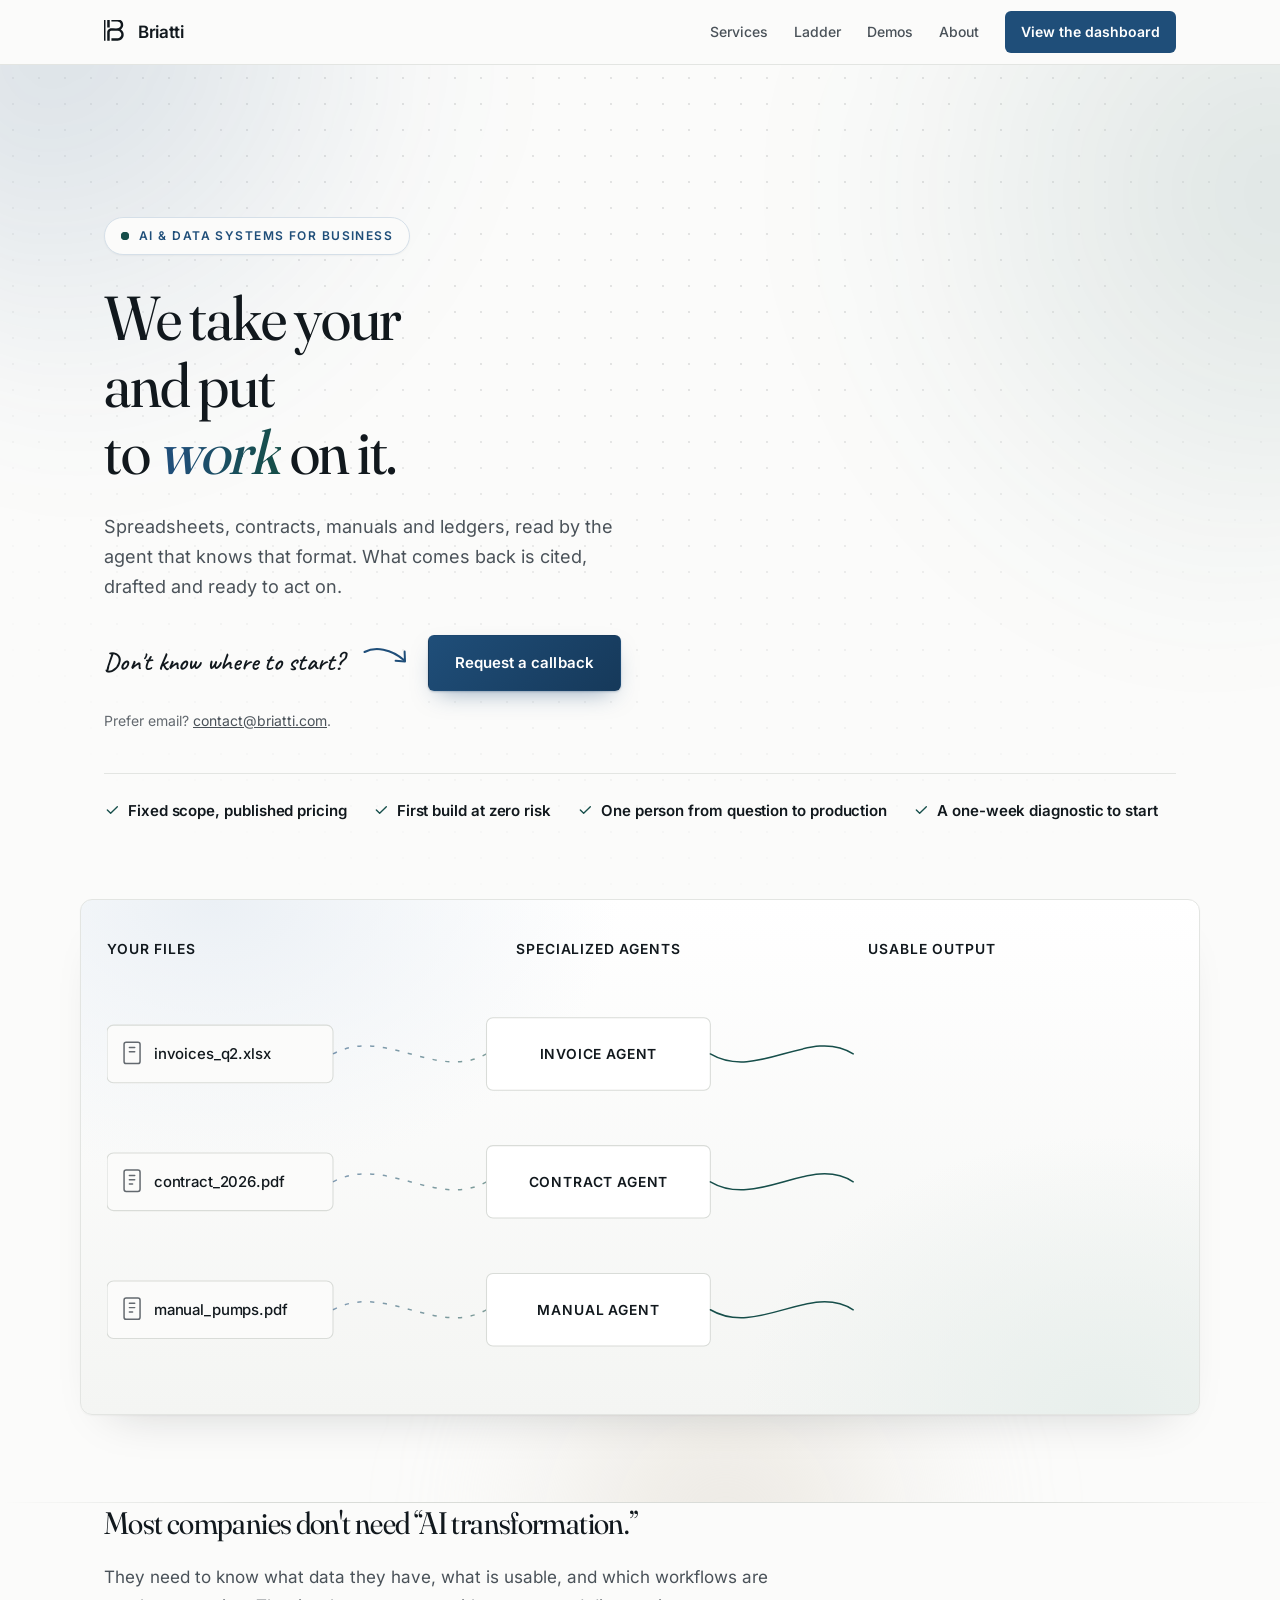
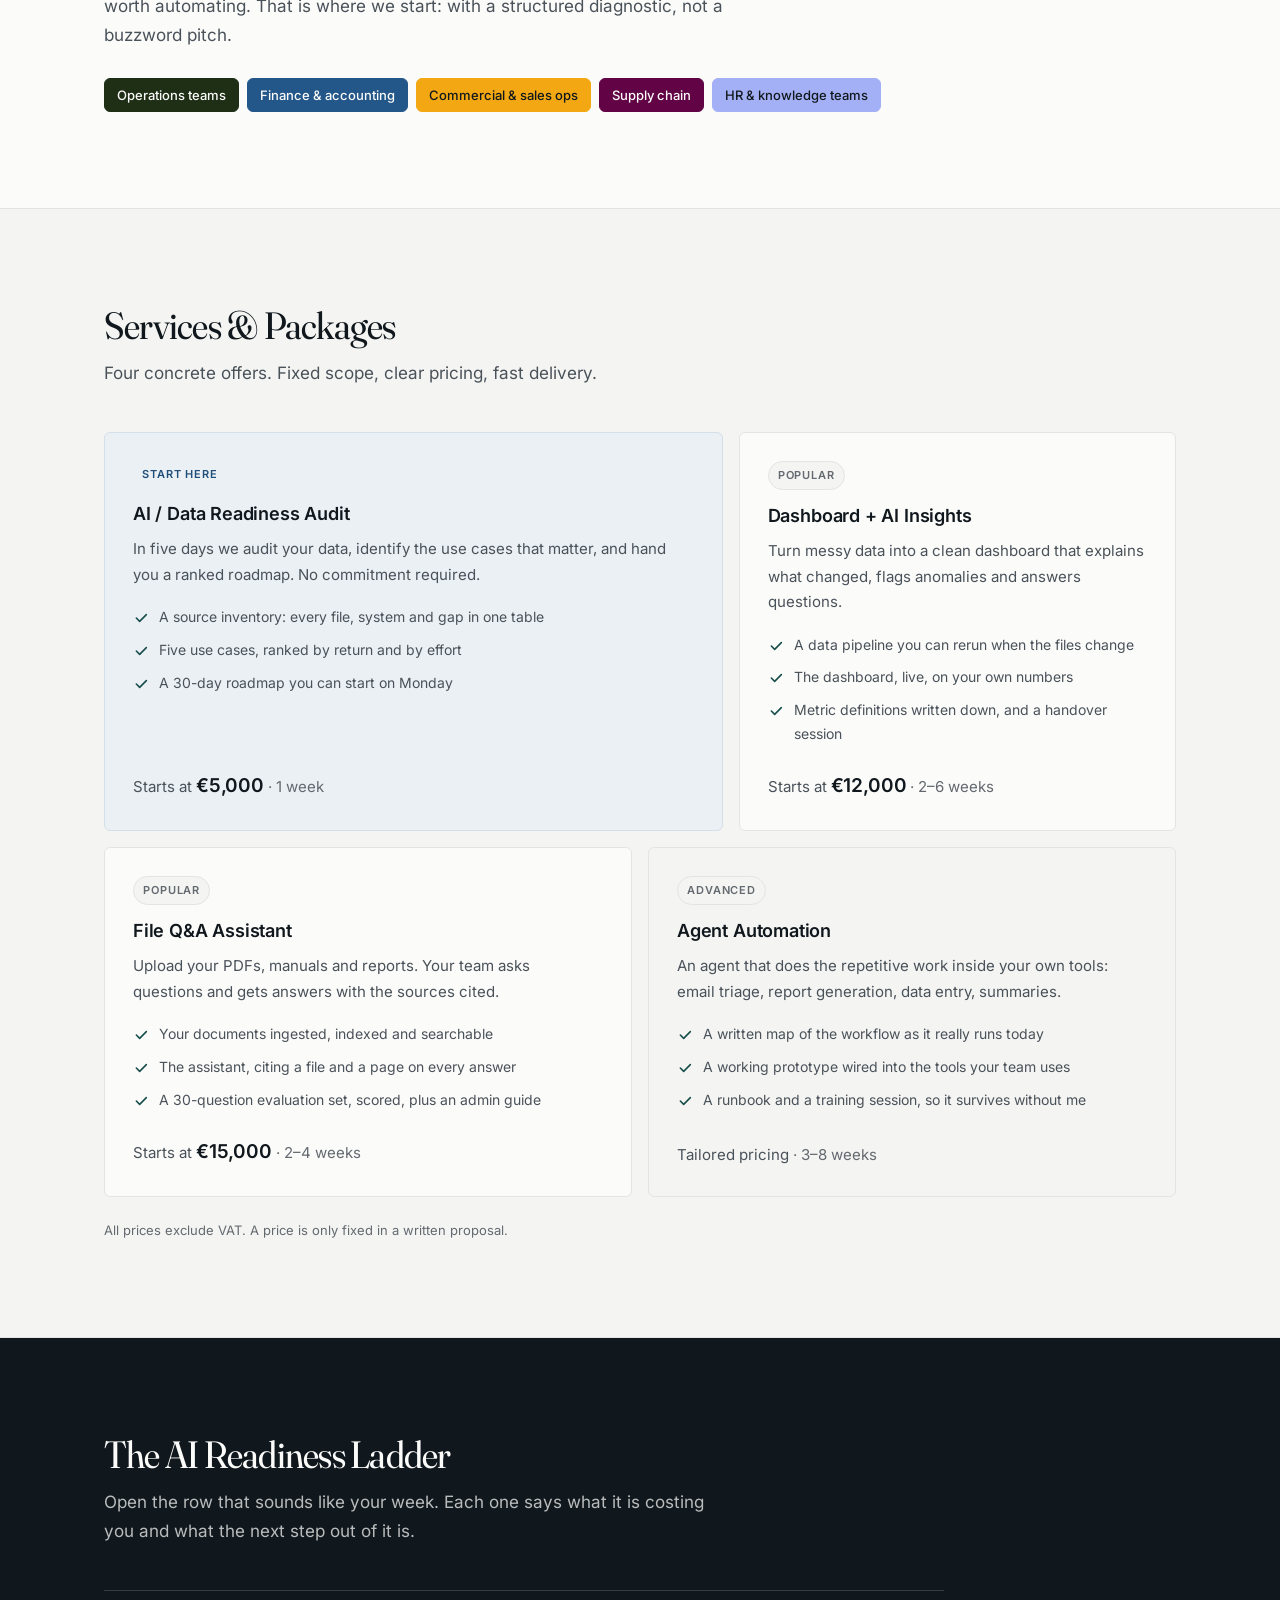
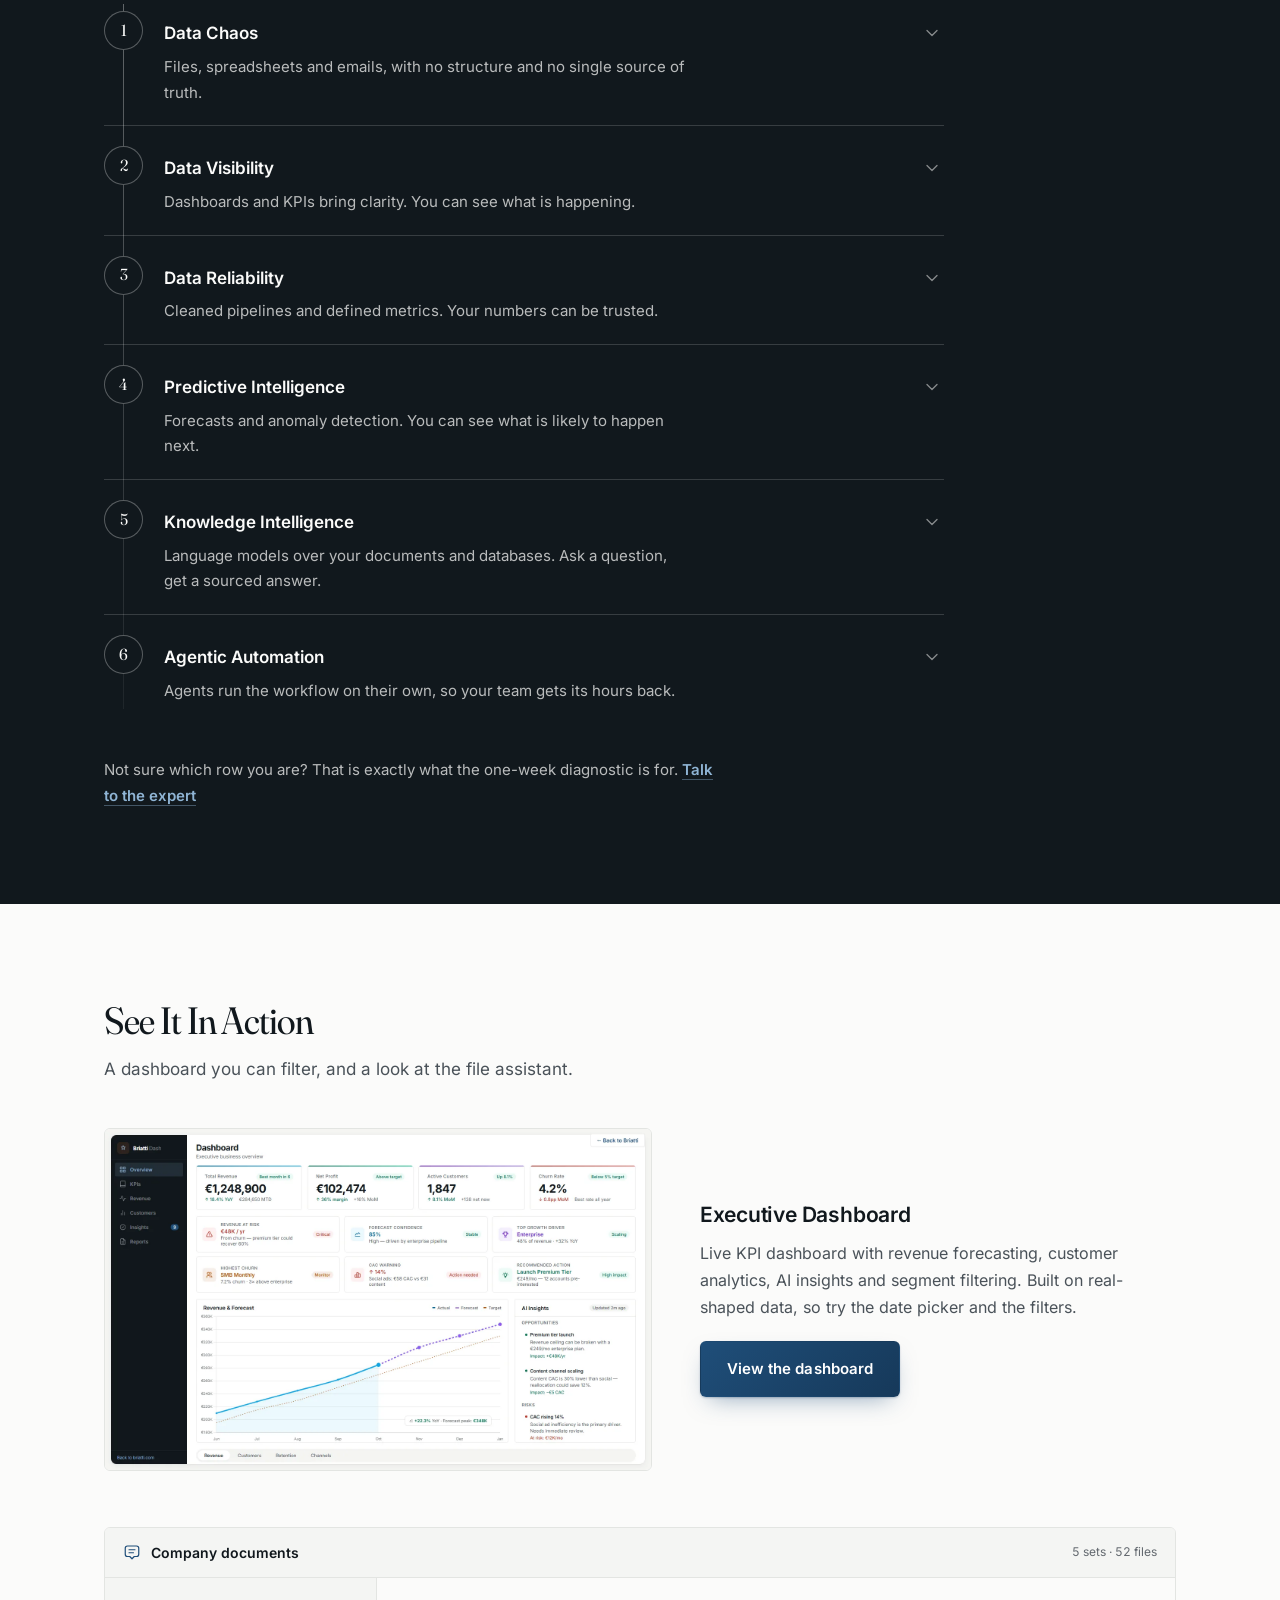
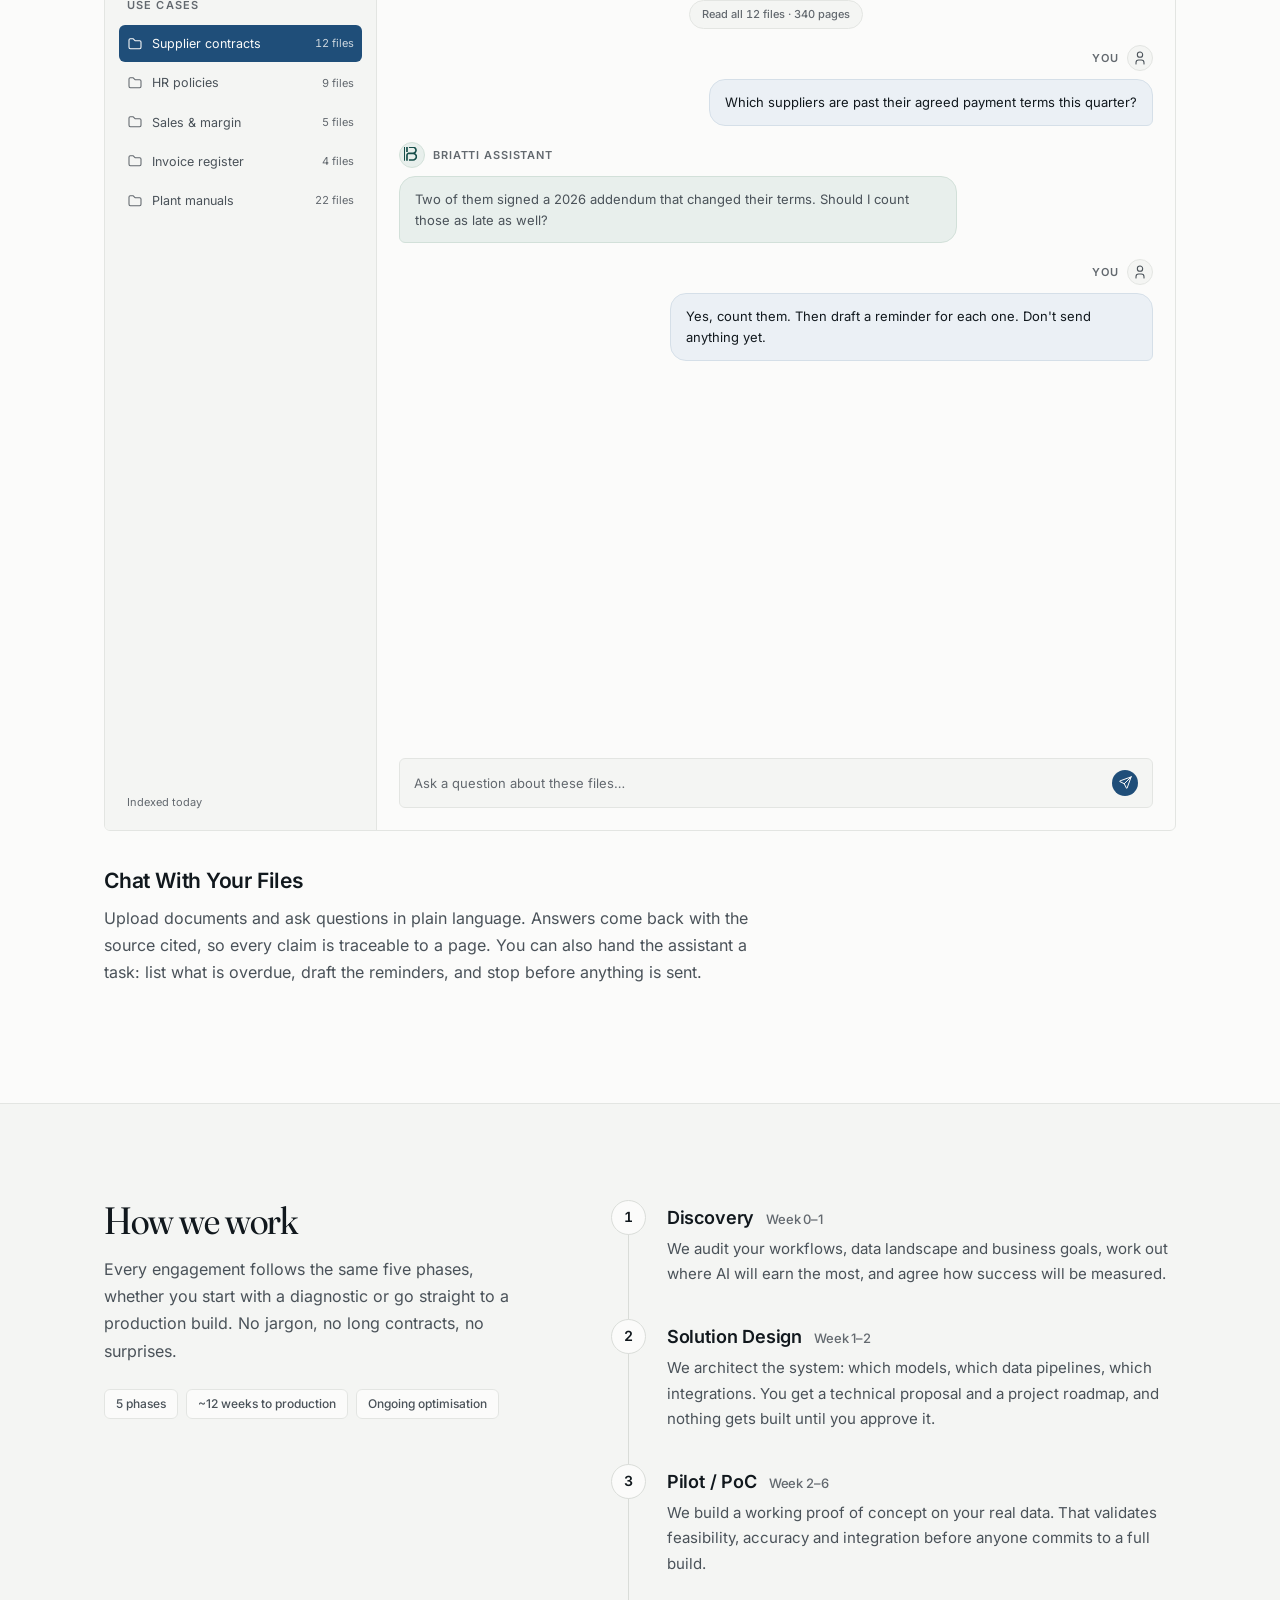
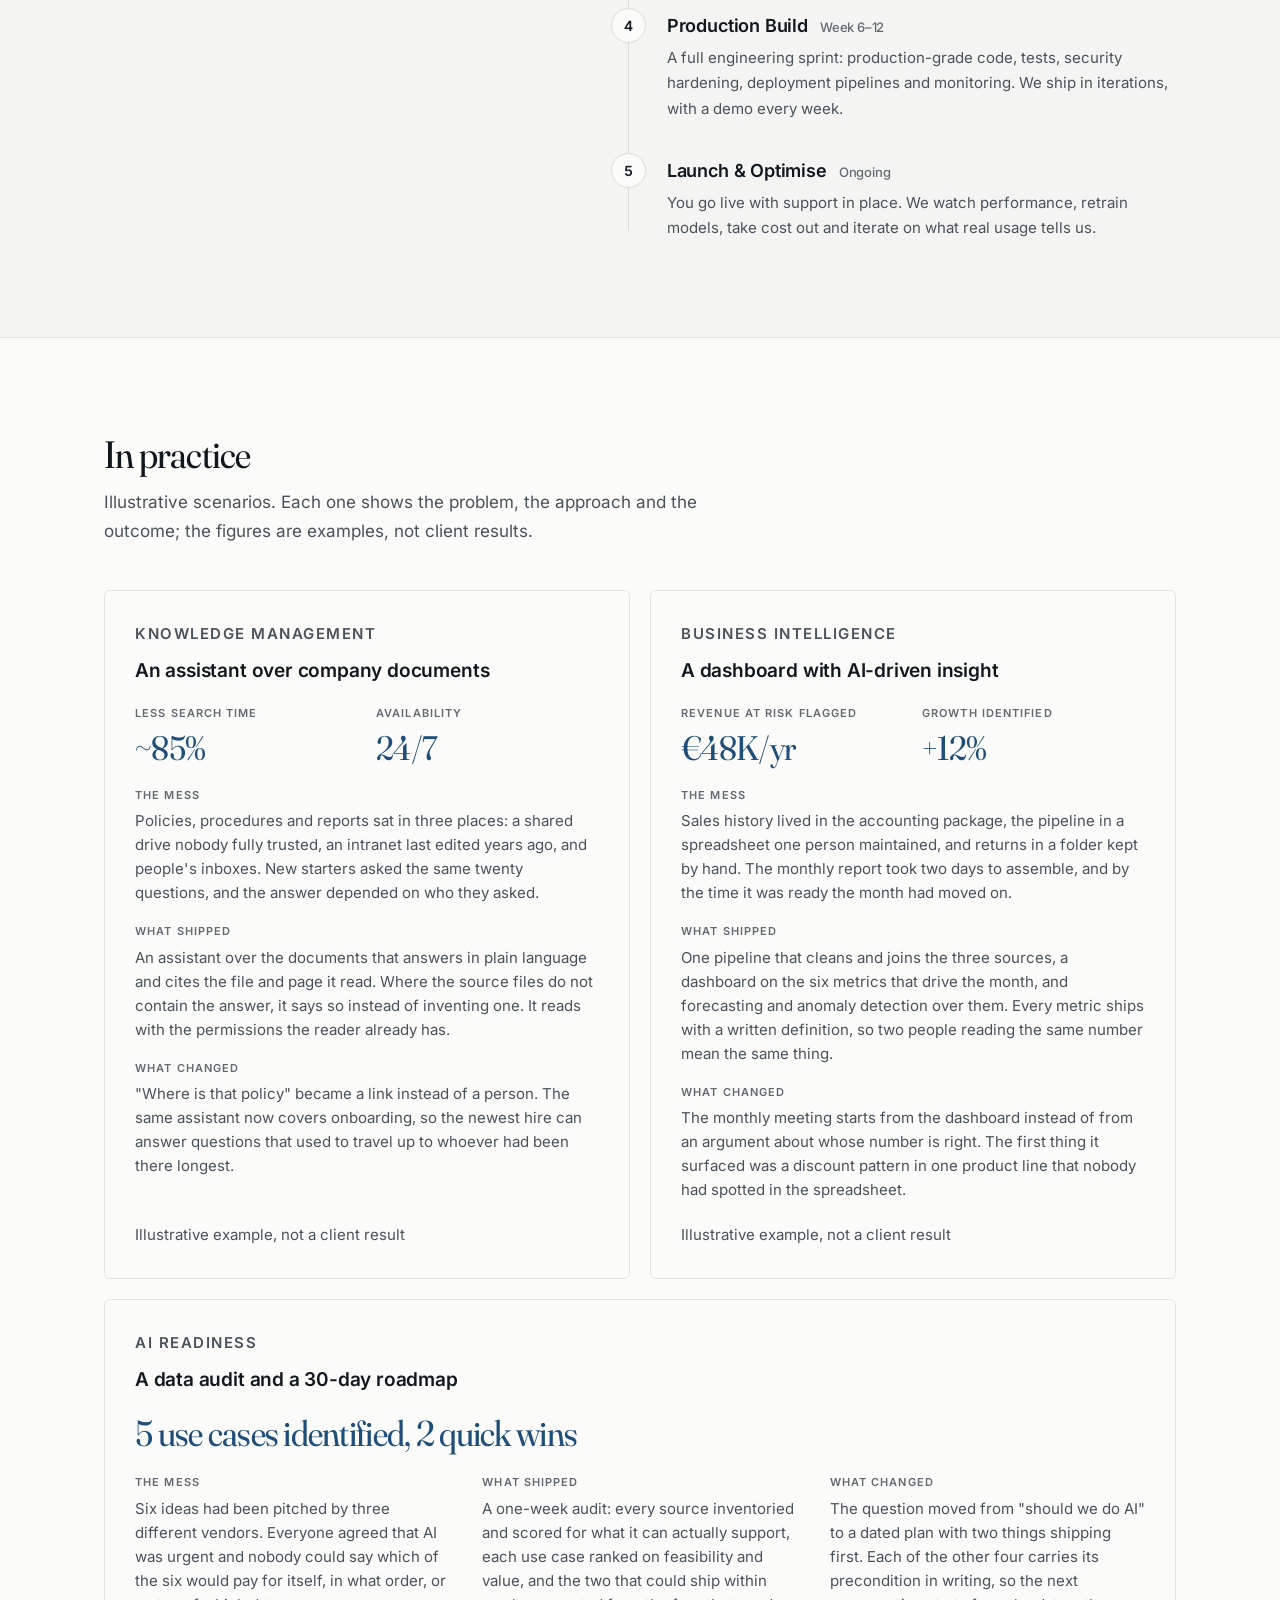
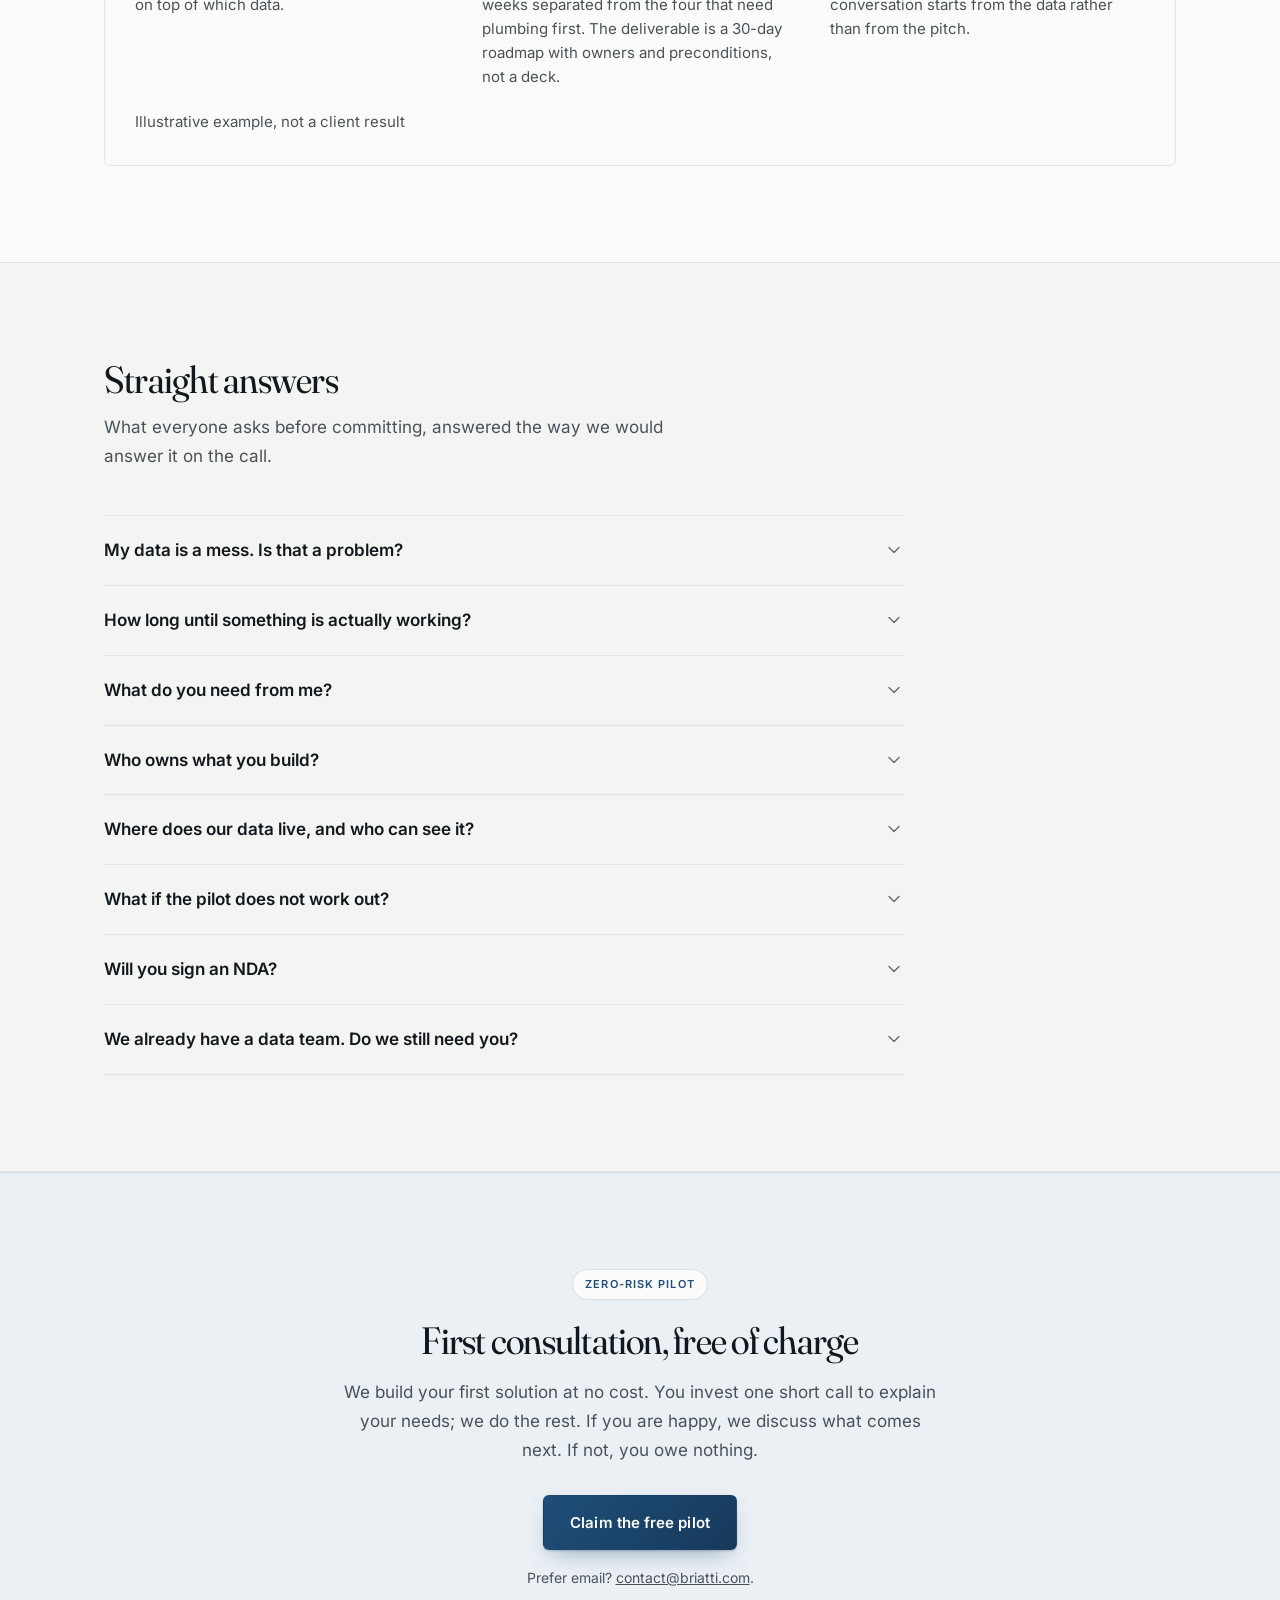
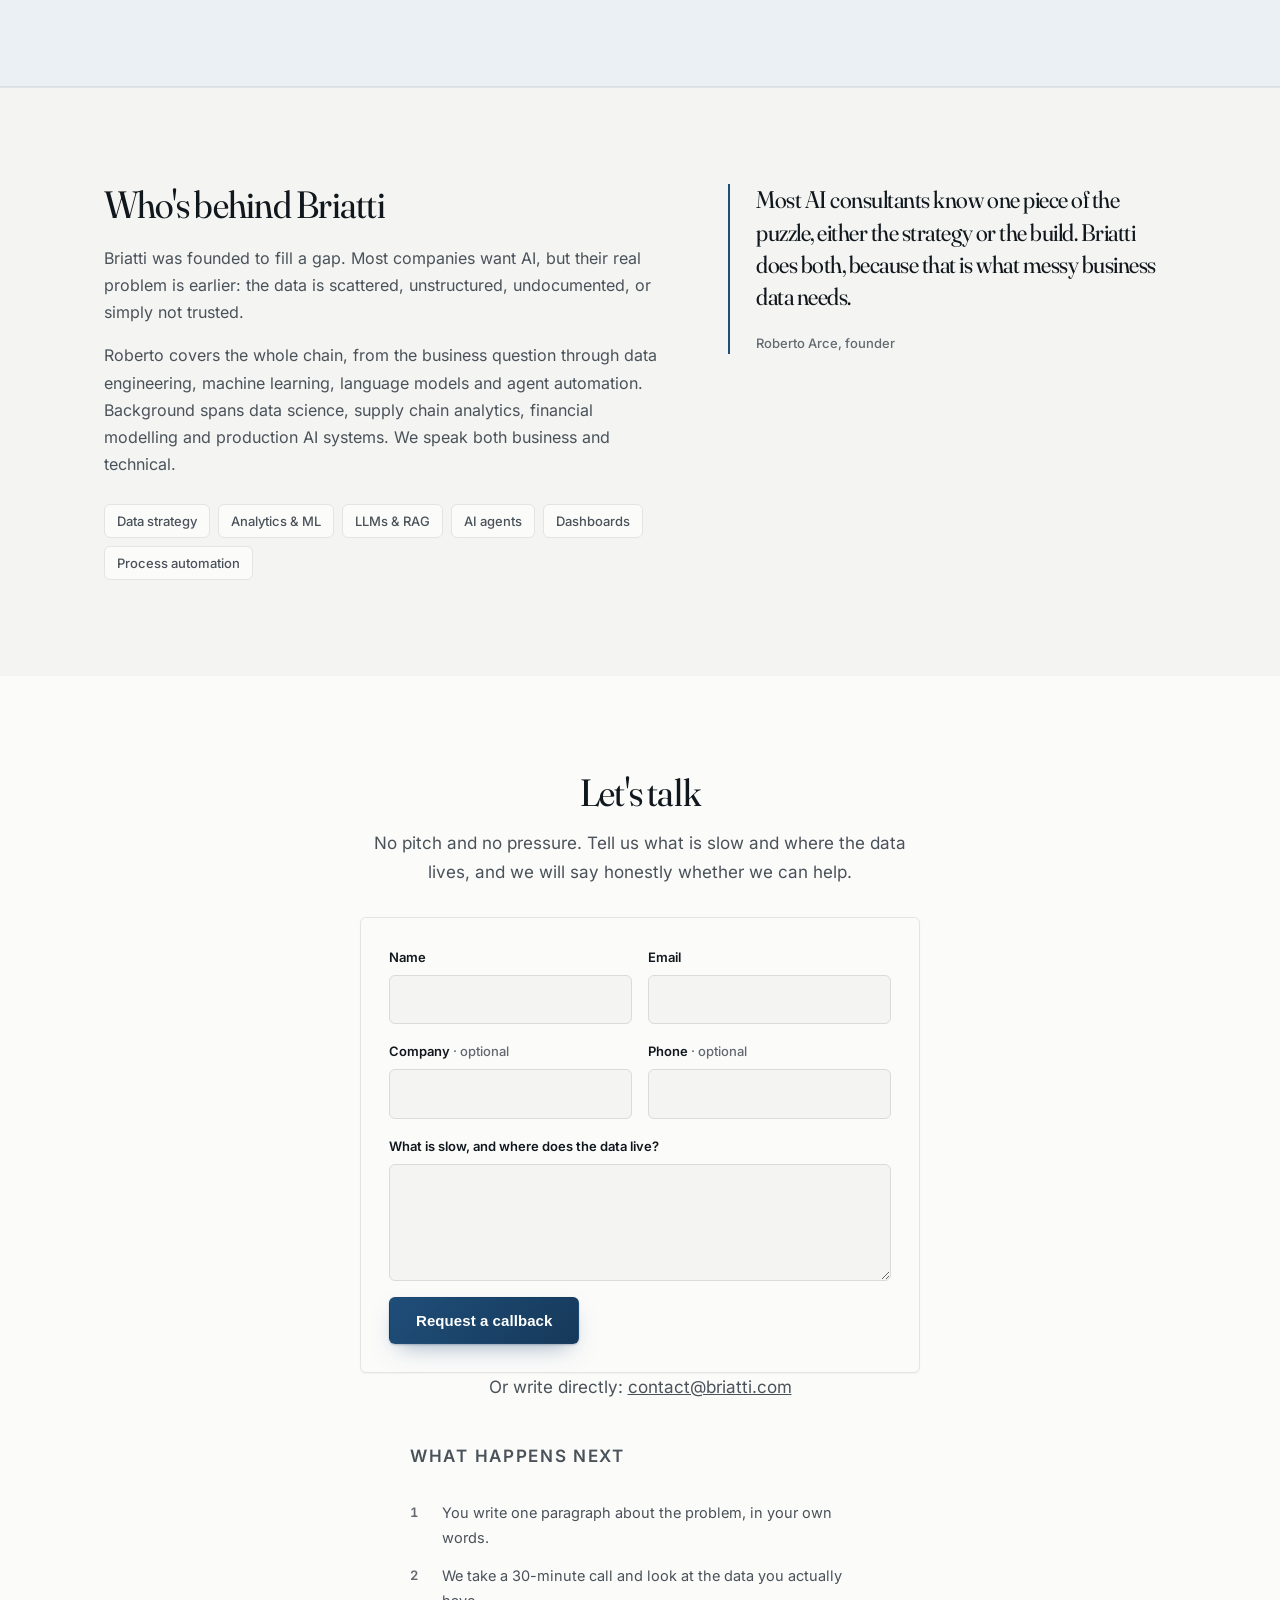
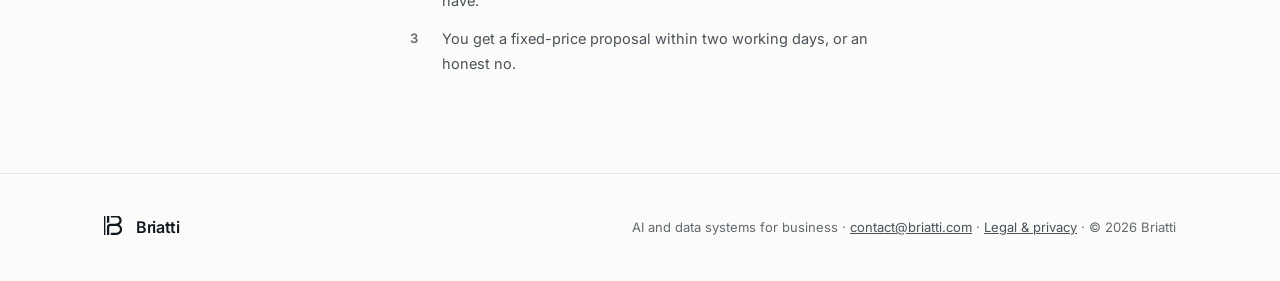
==== commit 9774245a: "feat: replace the mailto call to action with a contact form A mailto: link fails silently wherever n" ====
--- a/index.html
+++ b/index.html
@@ -40,7 +40,7 @@
       "name": "Briatti",
       "url": "https://www.briatti.com/",
       "logo": "https://www.briatti.com/img/og.png",
-      "email": "roberto.arce@briatti.com",
+      "email": "contact@briatti.com",
       "description": "Briatti builds dashboards, cited document assistants and automated workflows for companies whose data is scattered, unstructured or not trusted.",
       "founder": {
         "@id": "https://www.briatti.com/#founder"
@@ -992,6 +992,43 @@
     #contact p { font-size: 17px; color: var(--ink-2); margin: 0 auto 30px; max-width: 50ch; }
     .contact-alt { margin-top: 22px; font-size: 14px; color: var(--ink-3); }
     .contact-alt a { color: var(--ink-2); }
+    /* the form is the only way to reach the site with a message, so it is a surface, not a
+       decoration: paper, a hairline border, the shared radius, and a cobalt focus ring. */
+    .contact-form {
+      text-align: left; display: grid; gap: 16px; max-width: 560px; margin: 0 auto;
+      padding: 28px; background: var(--paper); border: 1px solid var(--line); border-radius: var(--r);
+      box-shadow: 0 1px 2px rgba(17,24,29,.04);
+    }
+    .contact-form .field { display: grid; gap: 7px; }
+    .contact-form .field-row { display: grid; grid-template-columns: 1fr 1fr; gap: 16px; }
+    .contact-form label { font-size: 13px; font-weight: 600; color: var(--ink); }
+    .contact-form label span { font-weight: 500; color: var(--ink-3); }
+    .contact-form input, .contact-form textarea {
+      font: inherit; font-size: 15px; color: var(--ink); background: var(--paper-2);
+      border: 1px solid var(--line-2); border-radius: var(--r); padding: 11px 13px; width: 100%;
+    }
+    .contact-form textarea { resize: vertical; min-height: 108px; line-height: 1.55; }
+    .contact-form input:focus-visible, .contact-form textarea:focus-visible {
+      outline: 2px solid var(--cobalt); outline-offset: 1px; border-color: var(--cobalt);
+    }
+    .contact-form .btn { justify-self: start; }
+    /* a faded cobalt button drops its label under 4.5:1, so the disabled state swaps to a flat
+       surface instead of reducing opacity: ink on --line-2 is 12.95:1. */
+    .contact-form .btn[disabled] {
+      background: var(--line-2); color: var(--ink); border-color: var(--line-2);
+      box-shadow: none; cursor: default; transform: none;
+    }
+    /* the relay's honeypot: present in the DOM, never shown or announced */
+    .contact-form .hp { position: absolute; left: -9999px; width: 1px; height: 1px; opacity: 0; }
+    #contact .contact-form .form-status { margin: 0; max-width: none; text-align: left; font-size: 14px; color: var(--ink-2); }
+    #contact .contact-form .form-status:empty { display: none; }
+    #contact .contact-form .form-status.is-ok { color: var(--teal); }
+    #contact .contact-form .form-status.is-error { color: var(--ink); font-weight: 500; }
+    /* two fields side by side stop being readable below this, so they stack */
+    @media (max-width: 560px) {
+      .contact-form { padding: 20px; }
+      .contact-form .field-row { grid-template-columns: 1fr; }
+    }
     /* A mailto: link does nothing on a machine with no mail handler, which is common on desktop.
        So the address is printed under each call to action as well, and a click puts it on the
        clipboard (see the script) — the link itself is unchanged and still works where it can. */
@@ -1131,9 +1168,9 @@
             <path class="arw-head" pathLength="100" d="M33.6 15.8 L43 16.4 L42.6 6.6"/>
           </g>
         </svg>
-        <a class="btn btn-primary" href="mailto:roberto.arce@briatti.com?subject=AI%2FData%20Diagnostic%20Call%20(hero)&amp;body=What%20the%20workflow%20looks%20like%20today%3A%0A%0AWhere%20the%20data%20lives%20(files%2C%20systems%2C%20drives)%3A%0A%0AWhat%20you%20would%20want%20working%20first%3A%0A%0A">Talk to the expert</a>
+        <a class="btn btn-primary" href="#contact">Request a callback</a>
       </div>
-      <p class="cta-alt">No mail app opens? Write to <a href="mailto:roberto.arce@briatti.com">roberto.arce@briatti.com</a>.</p>
+      <p class="cta-alt">Prefer email? <a href="mailto:contact@briatti.com">contact@briatti.com</a>.</p>
 
       <ul class="proof">
         <li><svg viewBox="0 0 24 24" fill="none" stroke="currentColor" stroke-width="2" stroke-linecap="round" stroke-linejoin="round" aria-hidden="true"><path d="M5 12l5 5l10 -10"/></svg>Fixed scope, published pricing</li>
@@ -1783,8 +1820,8 @@
       <p class="pill">Zero-Risk Pilot</p>
       <h2 id="pilot-h">First consultation, free of charge</h2>
       <p>We build your first solution at no cost. You invest one short call to explain your needs; we do the rest. If you are happy, we discuss what comes next. If not, you owe nothing.</p>
-      <a class="btn btn-primary" href="mailto:roberto.arce@briatti.com?subject=Free%20Pilot&amp;body=What%20you%20would%20want%20the%20free%20pilot%20to%20solve%3A%0A%0AWhere%20that%20data%20lives%3A%0A%0AWho%20knows%20it%20best%3A%0A%0A">Claim the free pilot</a>
-      <p class="cta-alt">No mail app opens? Write to <a href="mailto:roberto.arce@briatti.com">roberto.arce@briatti.com</a>.</p>
+      <a class="btn btn-primary" href="#contact">Claim the free pilot</a>
+      <p class="cta-alt">Prefer email? <a href="mailto:contact@briatti.com">contact@briatti.com</a>.</p>
     </div>
   </section>
   <section id="about" aria-labelledby="about-h">
@@ -1816,9 +1853,44 @@
   <section id="contact" aria-labelledby="contact-h">
     <div class="container">
       <h2 id="contact-h">Let's talk</h2>
-      <p>No pitch and no pressure. We will look at your data situation, tell you what is possible, and say honestly whether we can help.</p>
-      <a class="btn btn-primary" href="mailto:roberto.arce@briatti.com?subject=AI%2FData%20Diagnostic%20Call%20(contact)&amp;body=Where%20your%20data%20lives%20today%3A%0A%0AWhat%20you%20would%20want%20working%20first%3A%0A%0AAnything%20already%20tried%3A%0A%0A">Talk to the expert</a>
-      <p class="contact-alt">Or write directly: <a href="mailto:roberto.arce@briatti.com">roberto.arce@briatti.com</a></p>
+      <p>No pitch and no pressure. Tell us what is slow and where the data lives, and we will say honestly whether we can help.</p>
+      <!-- Posts to FormSubmit, which relays the message to contact@briatti.com. _captcha is off on
+           purpose: it would load Google reCAPTCHA, and nothing on this page calls a third party
+           until someone presses the button. With JS on, the script keeps the visitor on the page. -->
+      <form class="contact-form" action="https://formsubmit.co/contact@briatti.com" method="POST">
+        <input type="hidden" name="_subject" value="Callback request from briatti.com">
+        <input type="hidden" name="_template" value="table">
+        <input type="hidden" name="_captcha" value="false">
+        <input type="hidden" name="source" value="contact section">
+        <input class="hp" type="text" name="_honey" tabindex="-1" autocomplete="off" aria-hidden="true">
+        <div class="field-row">
+          <div class="field">
+            <label for="cf-name">Name</label>
+            <input id="cf-name" name="name" type="text" autocomplete="name" required>
+          </div>
+          <div class="field">
+            <label for="cf-email">Email</label>
+            <input id="cf-email" name="email" type="email" autocomplete="email" required>
+          </div>
+        </div>
+        <div class="field-row">
+          <div class="field">
+            <label for="cf-company">Company <span>&middot; optional</span></label>
+            <input id="cf-company" name="company" type="text" autocomplete="organization">
+          </div>
+          <div class="field">
+            <label for="cf-phone">Phone <span>&middot; optional</span></label>
+            <input id="cf-phone" name="phone" type="tel" autocomplete="tel">
+          </div>
+        </div>
+        <div class="field">
+          <label for="cf-message">What is slow, and where does the data live?</label>
+          <textarea id="cf-message" name="message" rows="4" required></textarea>
+        </div>
+        <button class="btn btn-primary" type="submit">Request a callback</button>
+        <p class="form-status" role="status" aria-live="polite"></p>
+      </form>
+      <p class="contact-alt">Or write directly: <a href="mailto:contact@briatti.com">contact@briatti.com</a></p>
       <div class="next">
         <p class="eyebrow">What happens next</p>
         <ol class="next-steps">
@@ -1834,7 +1906,7 @@
       <svg viewBox="30 20 175 175" aria-hidden="true"><use href="#mark"/></svg>
       <span>Briatti</span>
     </div>
-    <p>AI and data systems for business &middot; <a href="mailto:roberto.arce@briatti.com">roberto.arce@briatti.com</a> &middot; <a href="legal.html">Legal &amp; privacy</a> &middot; &copy; 2026 Briatti</p>
+    <p>AI and data systems for business &middot; <a href="mailto:contact@briatti.com">contact@briatti.com</a> &middot; <a href="legal.html">Legal &amp; privacy</a> &middot; &copy; 2026 Briatti</p>
   </div></footer><script>
   (function () {
     var reduce = window.matchMedia('(prefers-reduced-motion: reduce)').matches;
@@ -2014,8 +2086,8 @@
     // A mailto: link does nothing at all on a machine with no mail handler, which is common on
     // desktop browsers, and the click gives no feedback either way. The address is already
     // printed under each call to action, so copy it and say so. The link itself is untouched, so
-    // a visitor with a mail app still gets the draft, pre-filled subject and all.
-    var mailAddress = 'roberto.arce@briatti.com';
+    // a visitor with a mail app still gets the draft.
+    var mailAddress = 'contact@briatti.com';
     document.addEventListener('click', function (e) {
       var link = e.target && e.target.closest ? e.target.closest('a[href^="mailto:"]') : null;
       if (!link || !navigator.clipboard || !navigator.clipboard.writeText) return;
@@ -2032,6 +2104,48 @@
         }, 9000);
       })['catch'](function () {});
     });
+
+    // The form posts to a relay that emails it on. Intercept it so the visitor stays on the page
+    // and gets a straight answer; without JS the same form posts and the relay does the work.
+    var form = document.querySelector('.contact-form');
+    if (form && window.fetch) {
+      var status = form.querySelector('.form-status');
+      var sendBtn = form.querySelector('button[type="submit"]');
+      // which button sent them here, since there is no analytics to tell us
+      var sources = document.querySelectorAll('a[href="#contact"]');
+      for (var f = 0; f < sources.length; f++) {
+        sources[f].addEventListener('click', (function (link) {
+          return function () { form.elements.source.value = link.textContent.trim(); };
+        })(sources[f]));
+      }
+      form.addEventListener('submit', function (e) {
+        e.preventDefault();
+        if (form.elements._honey && form.elements._honey.value) return;   // a bot filled the trap
+        var data = {};
+        var entries = new FormData(form);
+        entries.forEach(function (value, key) { data[key] = value; });
+        sendBtn.disabled = true;
+        sendBtn.textContent = 'Sending…';
+        status.className = 'form-status';
+        status.textContent = '';
+        fetch(form.action.replace('://formsubmit.co/', '://formsubmit.co/ajax/'), {
+          method: 'POST',
+          headers: { 'Content-Type': 'application/json', 'Accept': 'application/json' },
+          body: JSON.stringify(data)
+        }).then(function (res) { return res.json(); }).then(function (out) {
+          if (!out || String(out.success) !== 'true') throw new Error('refused');
+          form.reset();
+          status.className = 'form-status is-ok';
+          status.textContent = 'Thank you. We answer within one working day, usually sooner.';
+          sendBtn.textContent = 'Sent';
+        })['catch'](function () {
+          status.className = 'form-status is-error';
+          status.innerHTML = 'That did not go through. Write to <a href="mailto:contact@briatti.com">contact@briatti.com</a> instead and we will pick it up there.';
+          sendBtn.disabled = false;
+          sendBtn.textContent = 'Request a callback';
+        });
+      });
+    }
     // nav shadow appears once the page has scrolled past the hero top
     var sentinel = document.createElement('div');
     sentinel.setAttribute('aria-hidden', 'true');
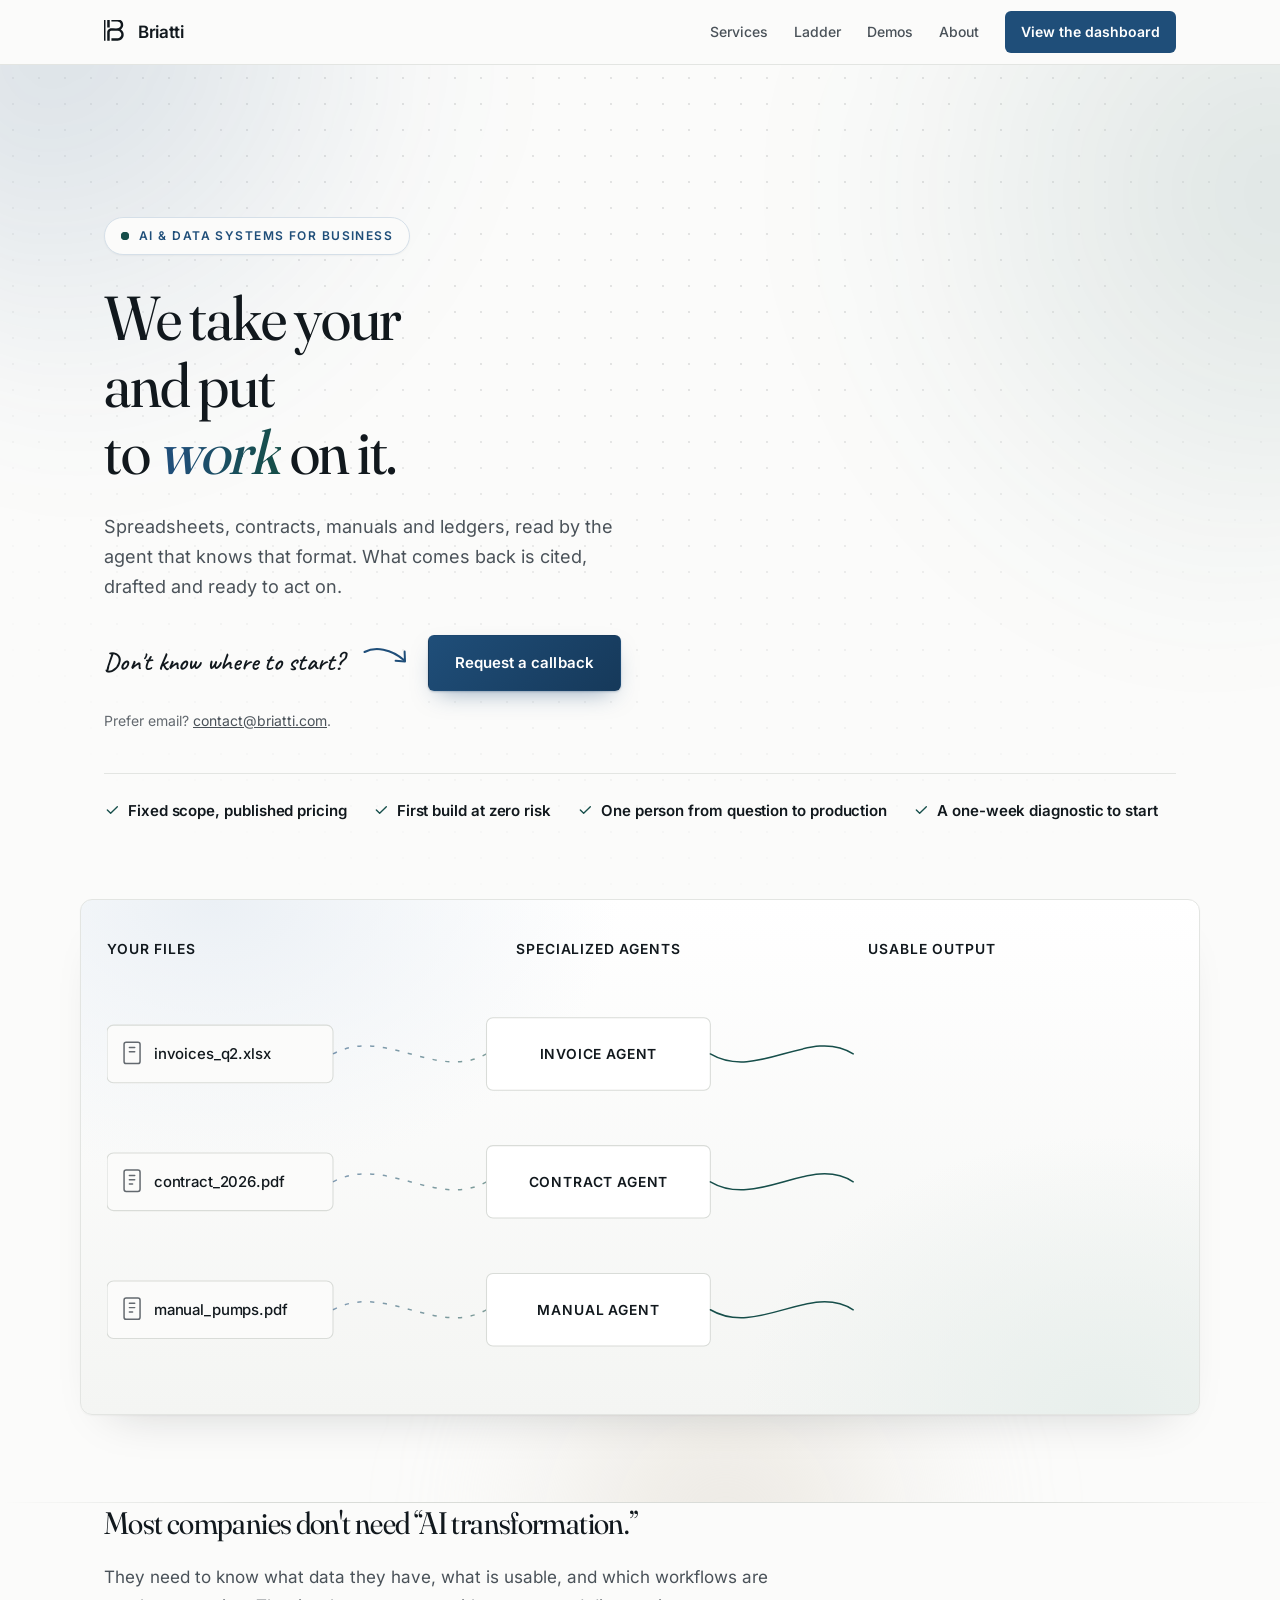
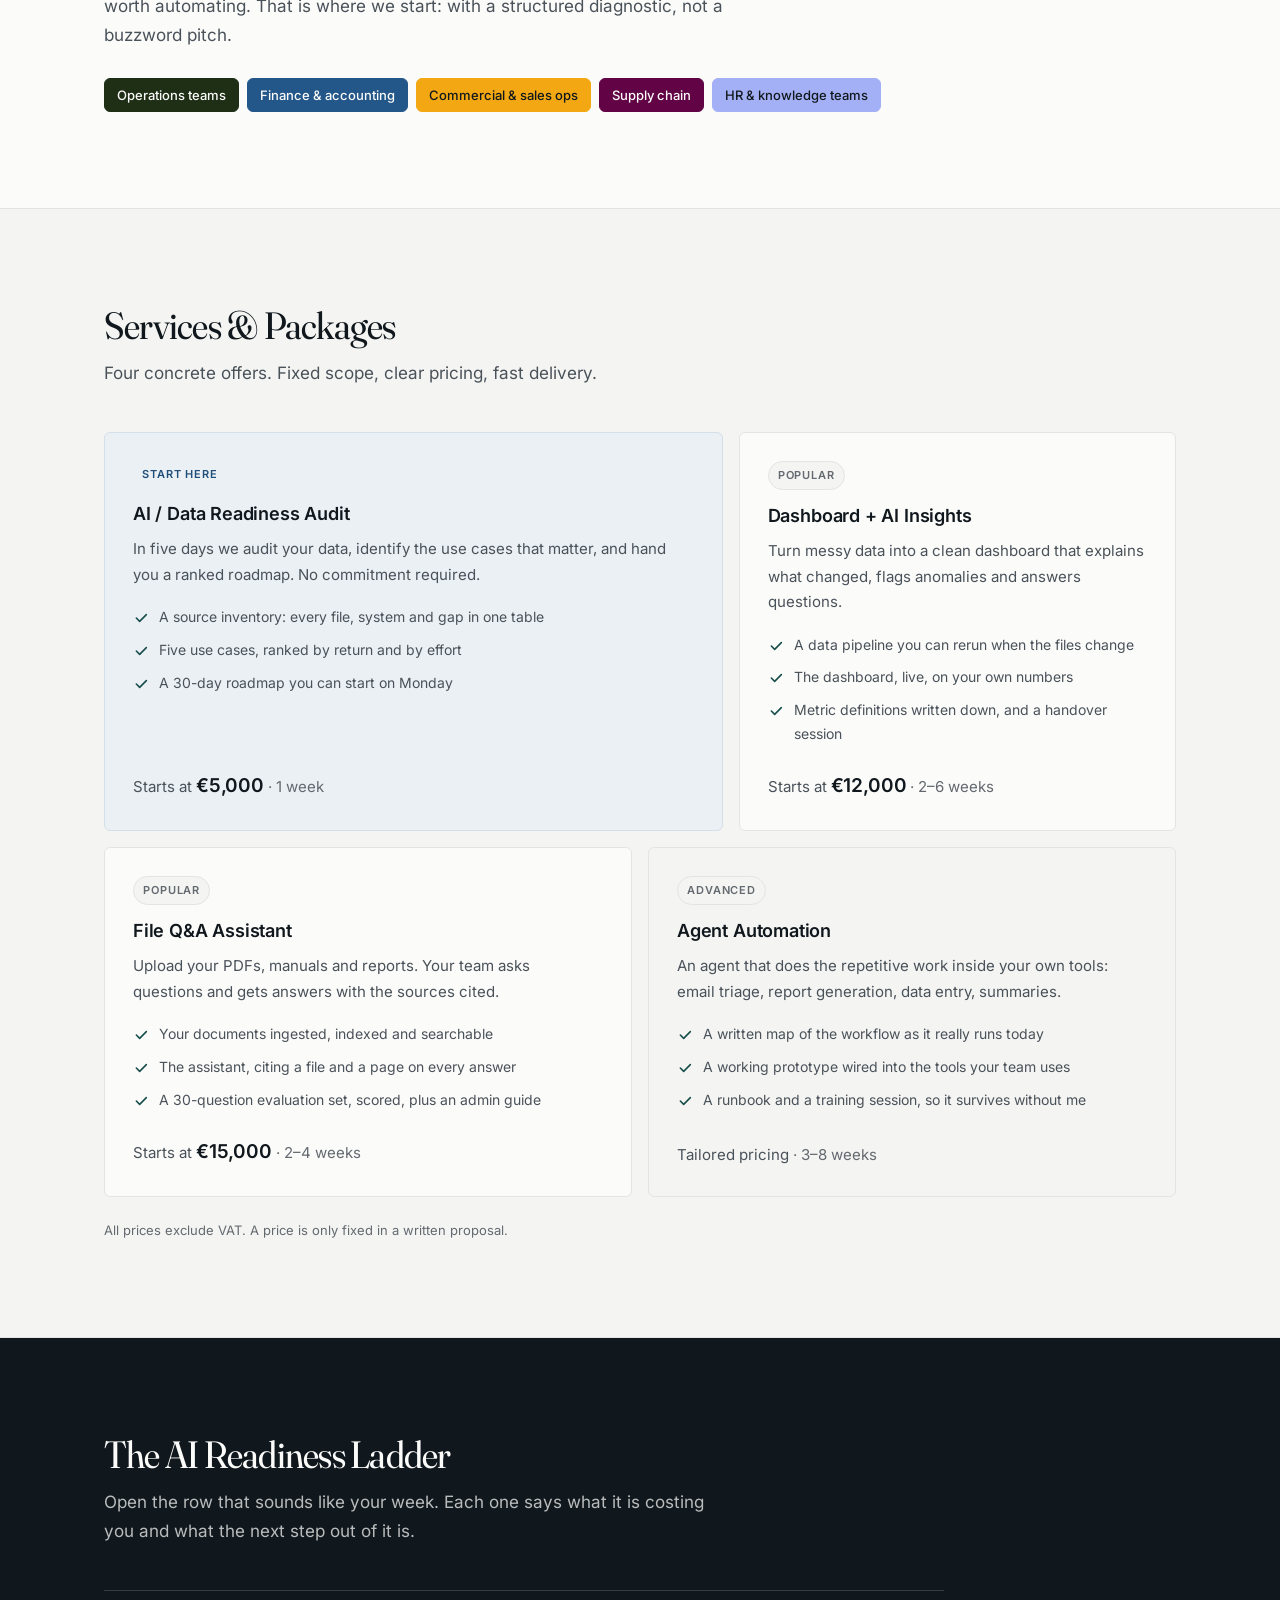
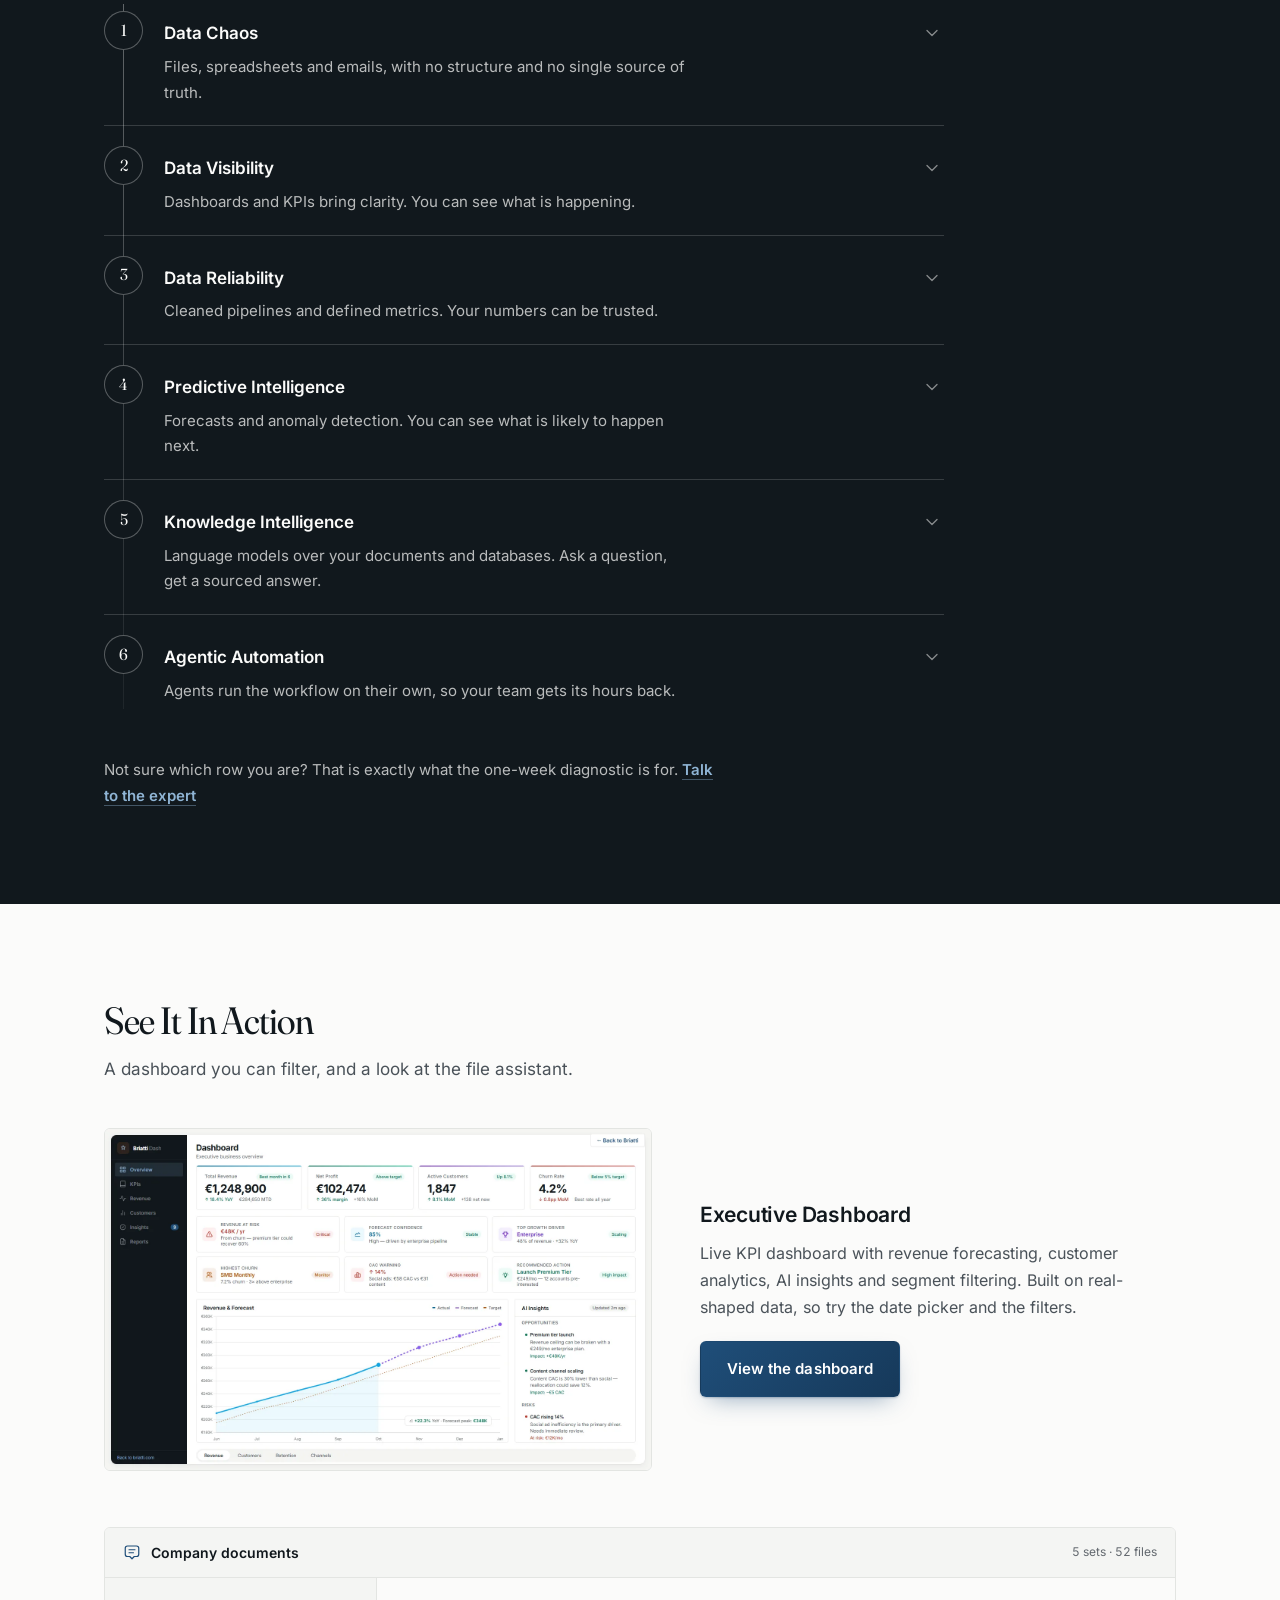
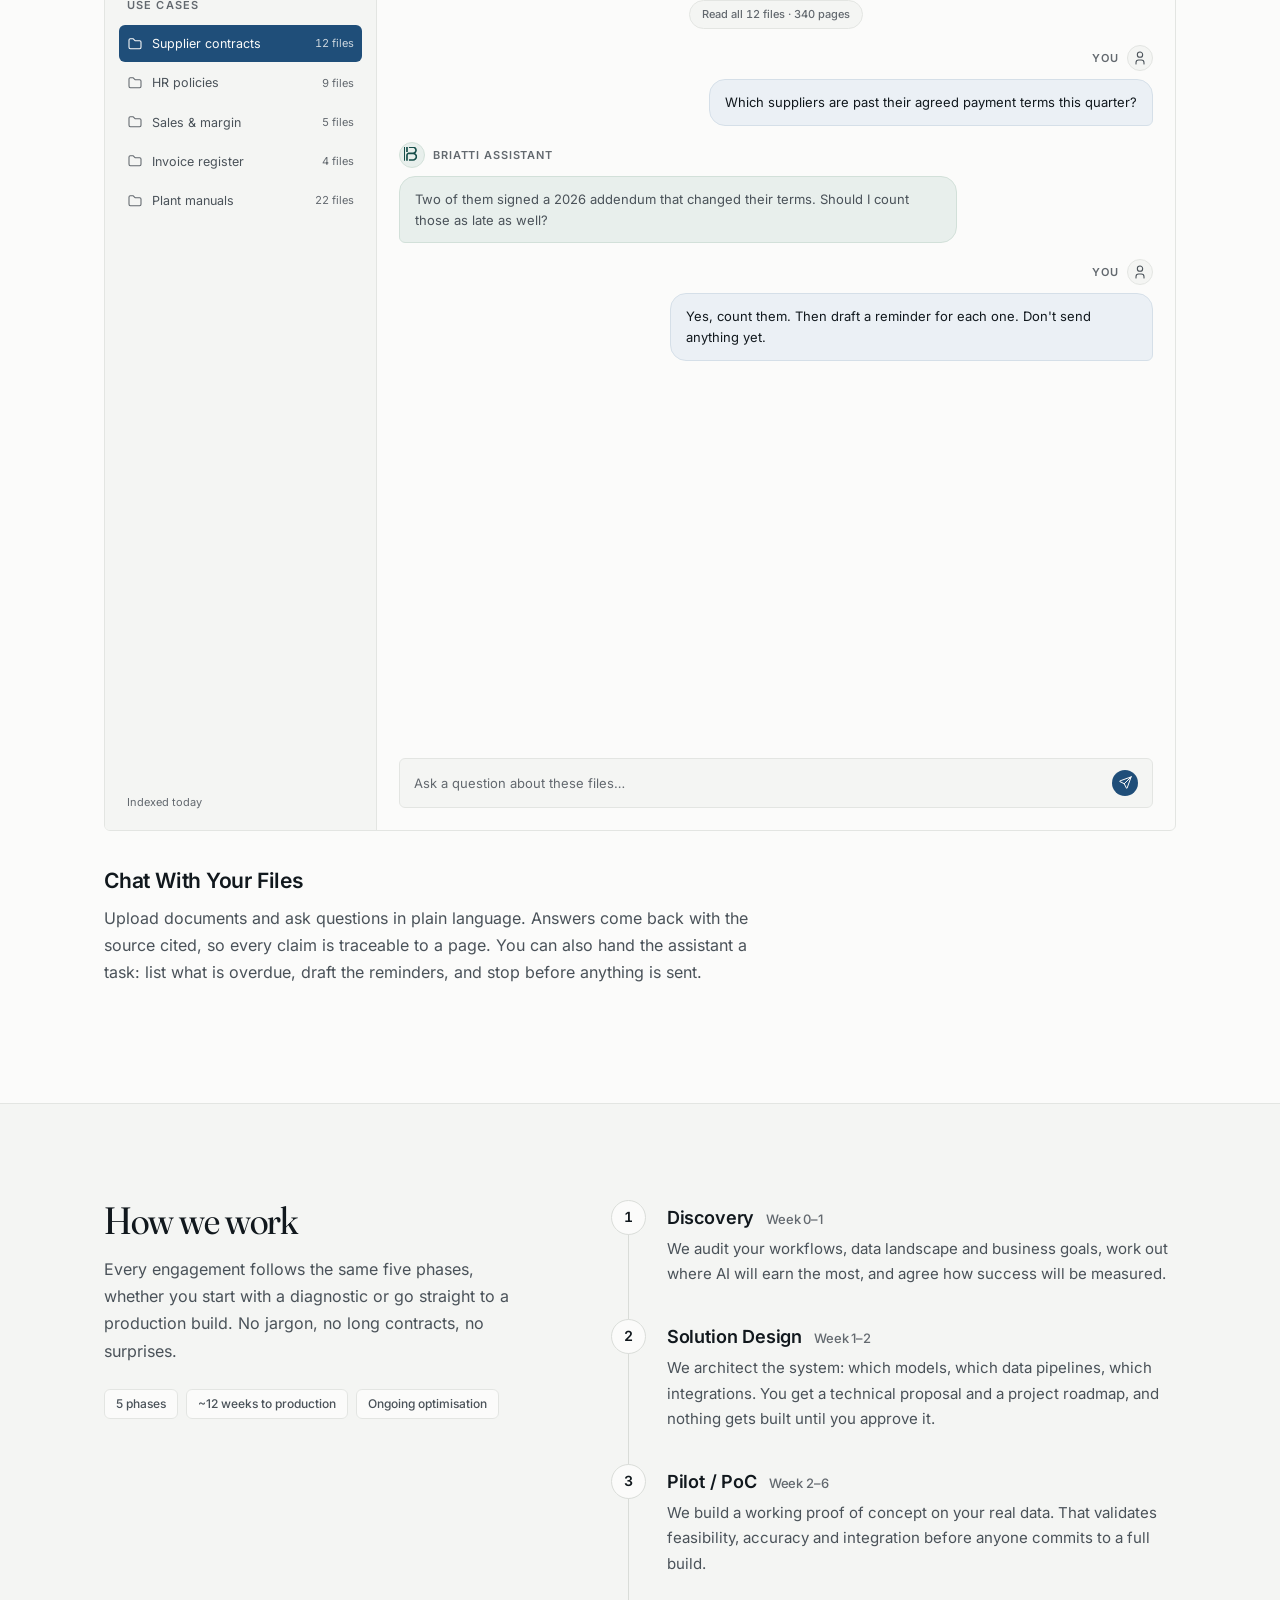
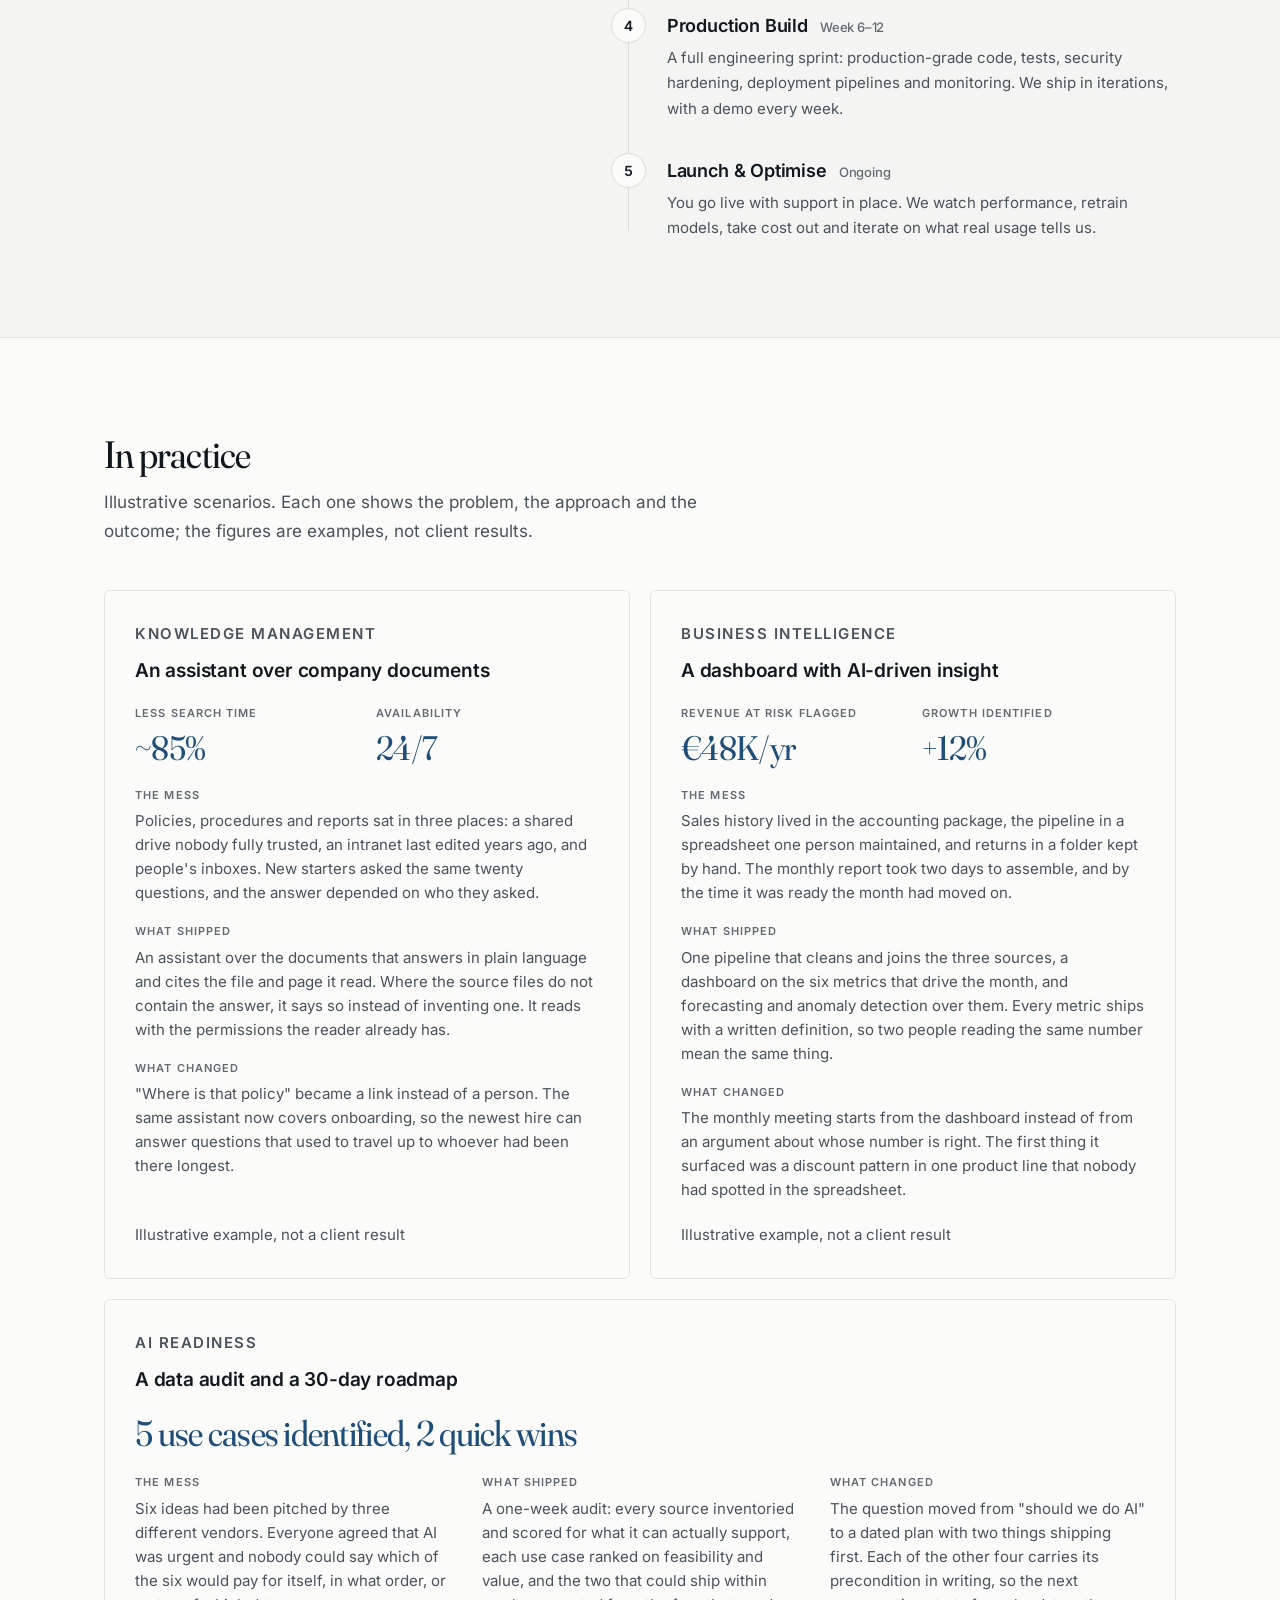
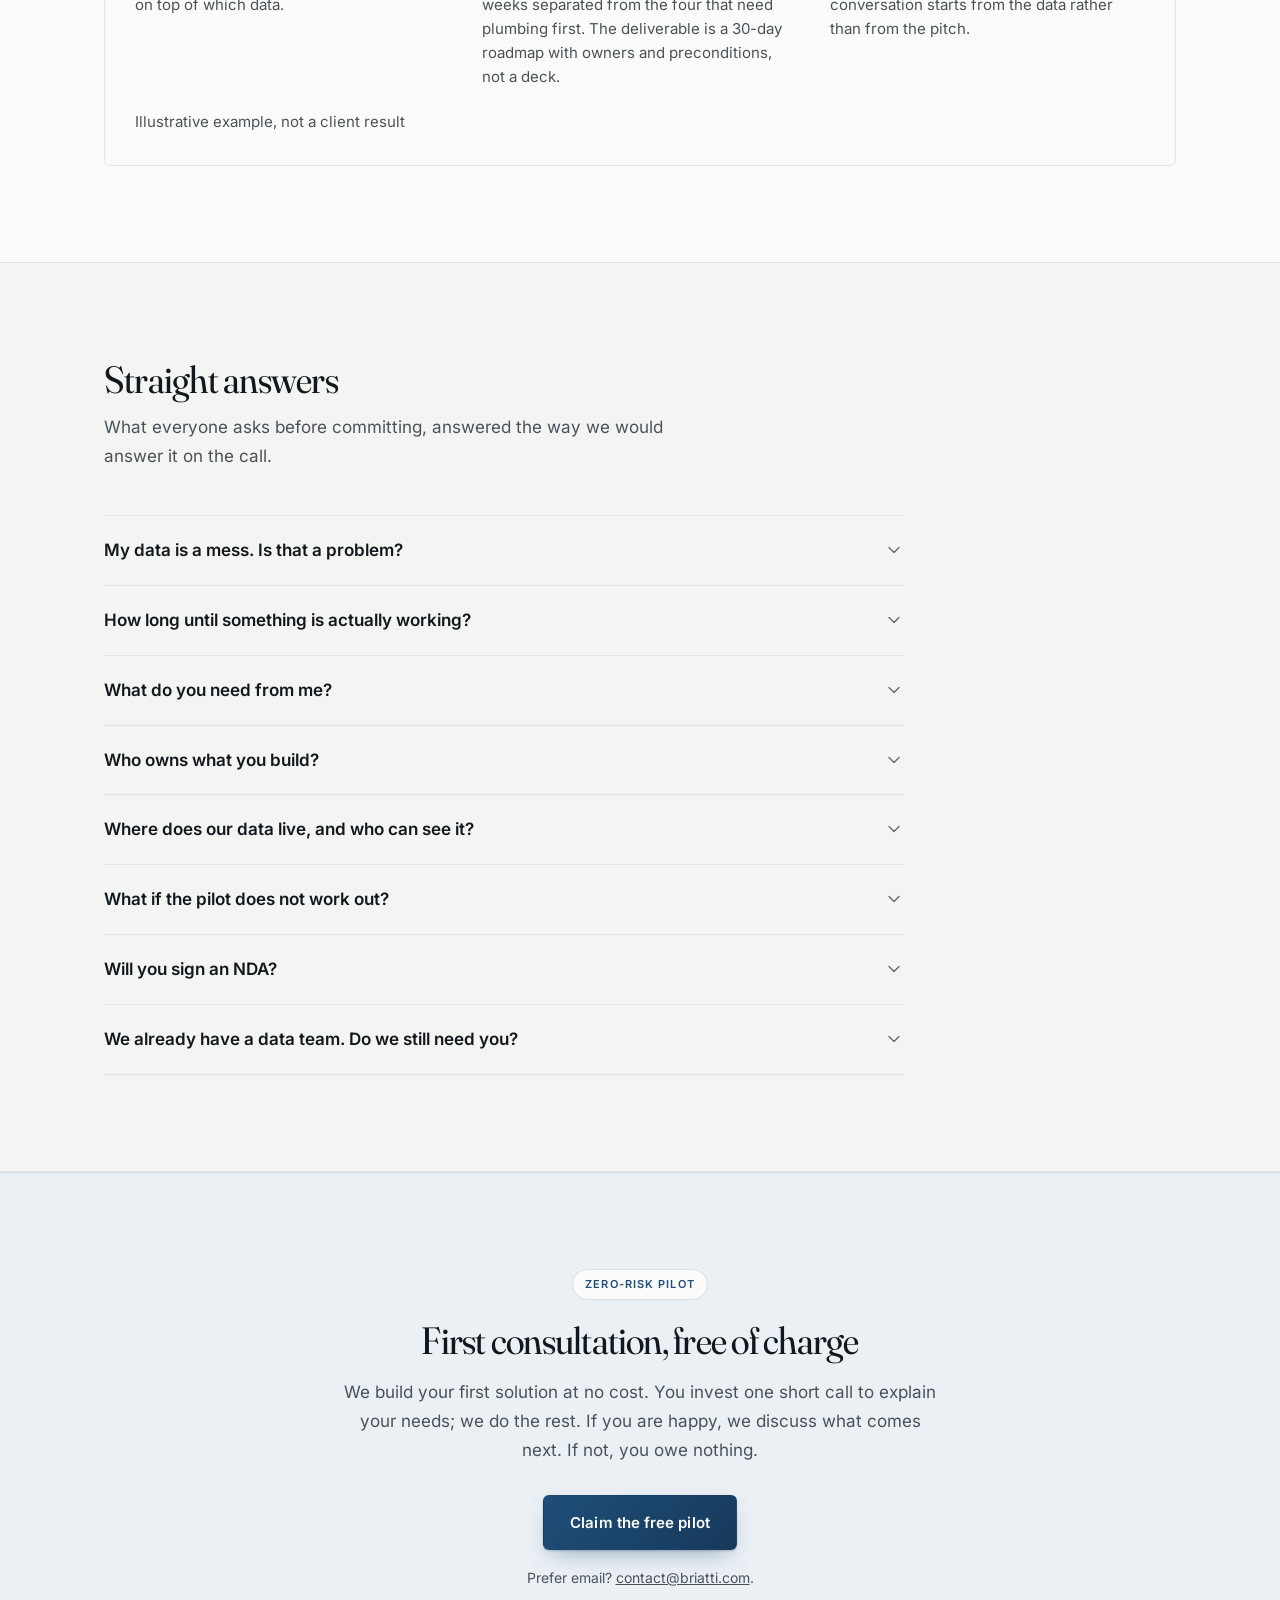
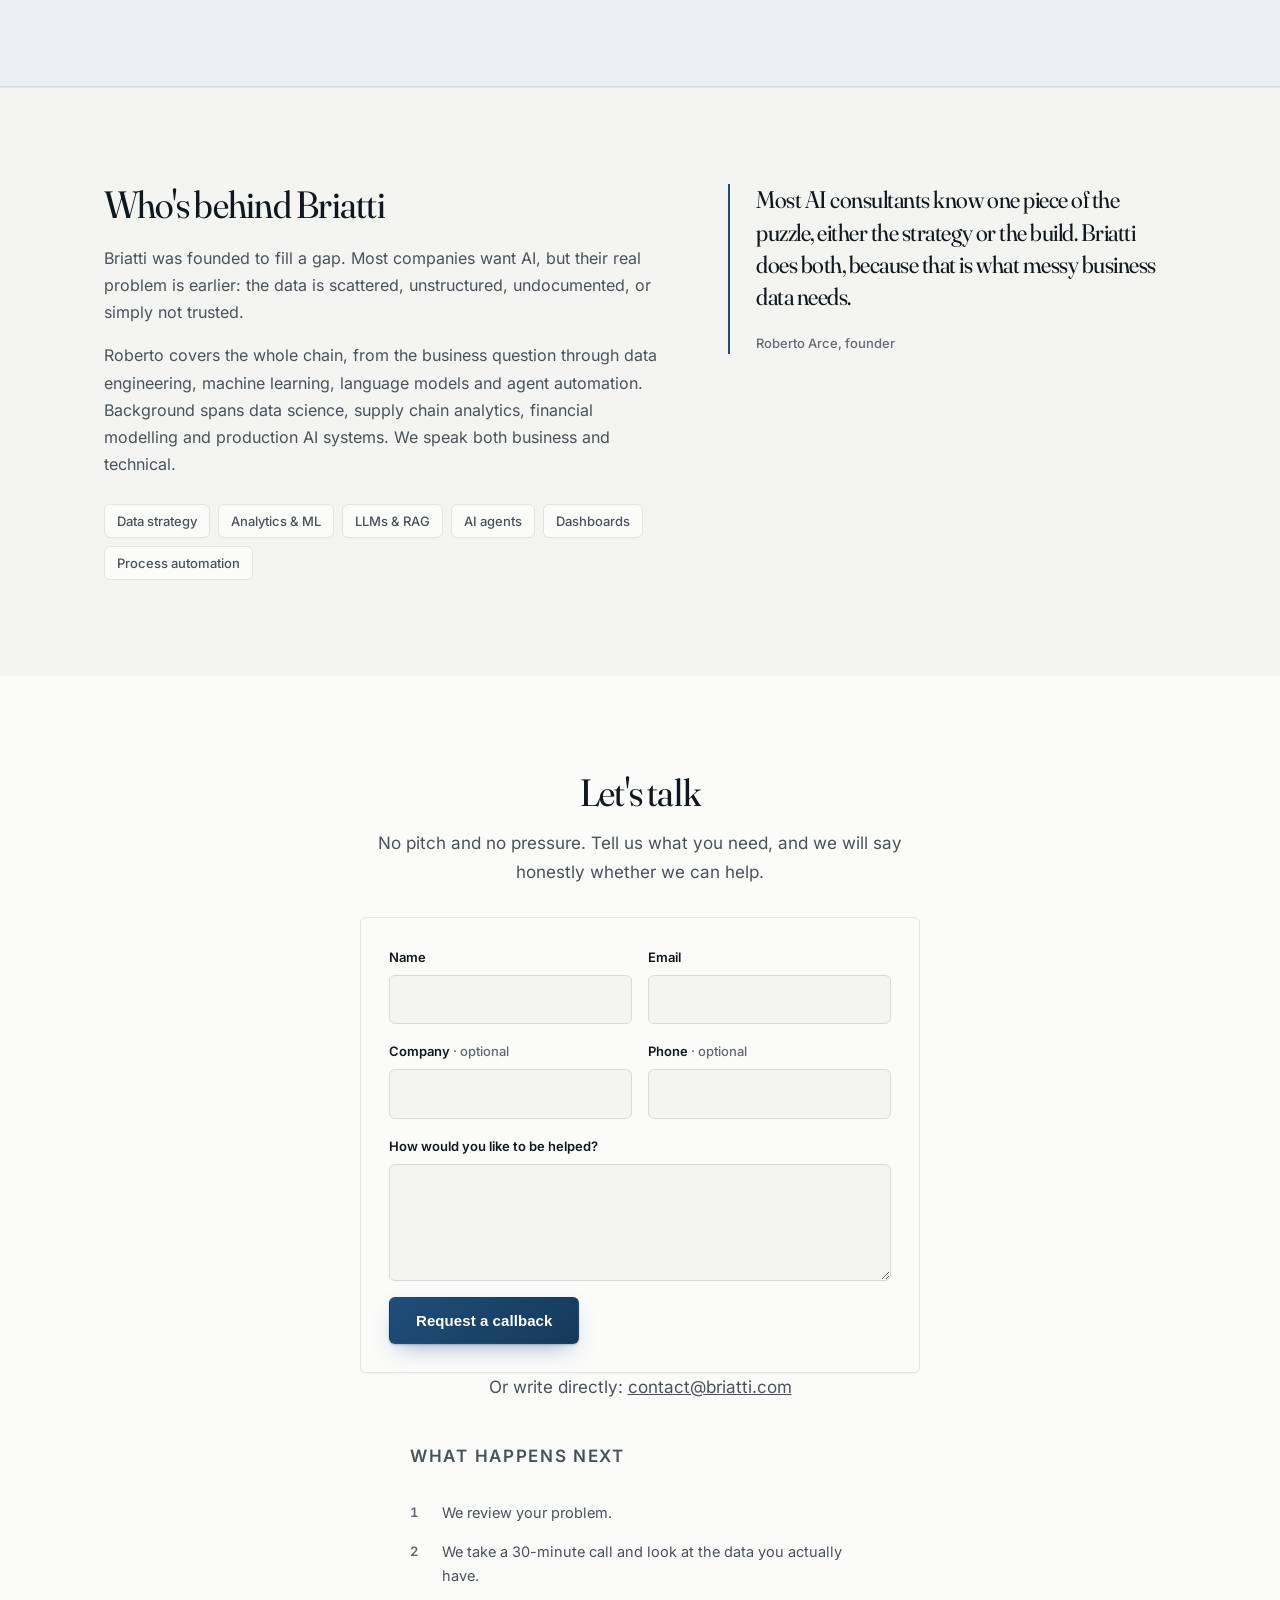
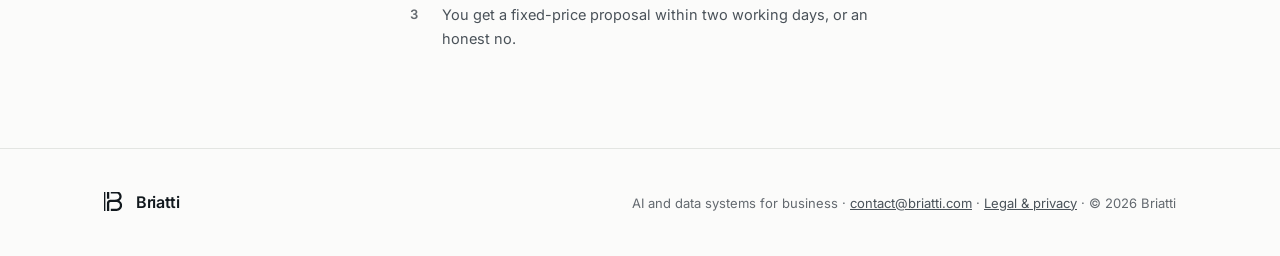
==== commit 92b10fab: "copy: ask what someone needs, and lead the next steps with a review - The message field asked "What " ====
--- a/index.html
+++ b/index.html
@@ -1853,7 +1853,7 @@
   <section id="contact" aria-labelledby="contact-h">
     <div class="container">
       <h2 id="contact-h">Let's talk</h2>
-      <p>No pitch and no pressure. Tell us what is slow and where the data lives, and we will say honestly whether we can help.</p>
+      <p>No pitch and no pressure. Tell us what you need, and we will say honestly whether we can help.</p>
       <!-- Posts to FormSubmit, which relays the message to contact@briatti.com. _captcha is off on
            purpose: it would load Google reCAPTCHA, and nothing on this page calls a third party
            until someone presses the button. With JS on, the script keeps the visitor on the page. -->
@@ -1884,7 +1884,7 @@
           </div>
         </div>
         <div class="field">
-          <label for="cf-message">What is slow, and where does the data live?</label>
+          <label for="cf-message">How would you like to be helped?</label>
           <textarea id="cf-message" name="message" rows="4" required></textarea>
         </div>
         <button class="btn btn-primary" type="submit">Request a callback</button>
@@ -1894,7 +1894,7 @@
       <div class="next">
         <p class="eyebrow">What happens next</p>
         <ol class="next-steps">
-          <li><span>1</span>You write one paragraph about the problem, in your own words.</li>
+          <li><span>1</span>We review your problem.</li>
           <li><span>2</span>We take a 30-minute call and look at the data you actually have.</li>
           <li><span>3</span>You get a fixed-price proposal within two working days, or an honest no.</li>
         </ol>
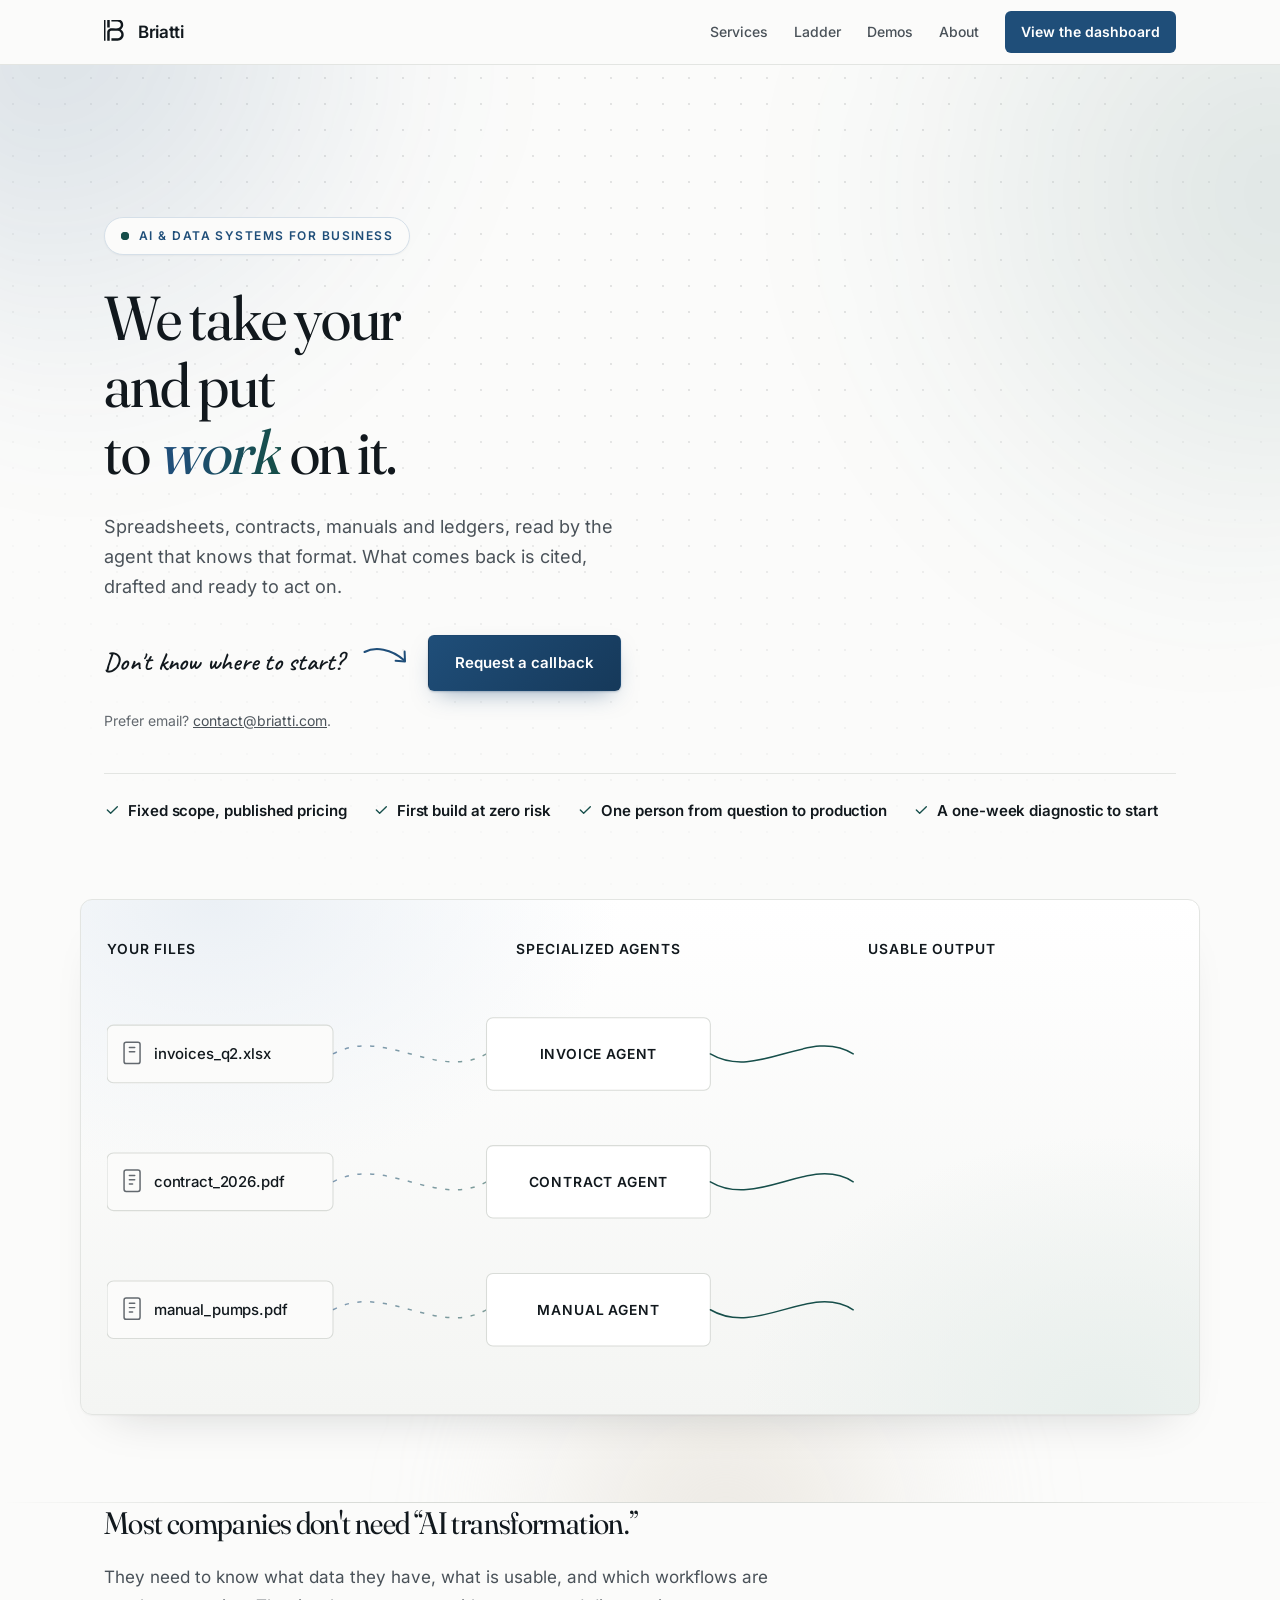
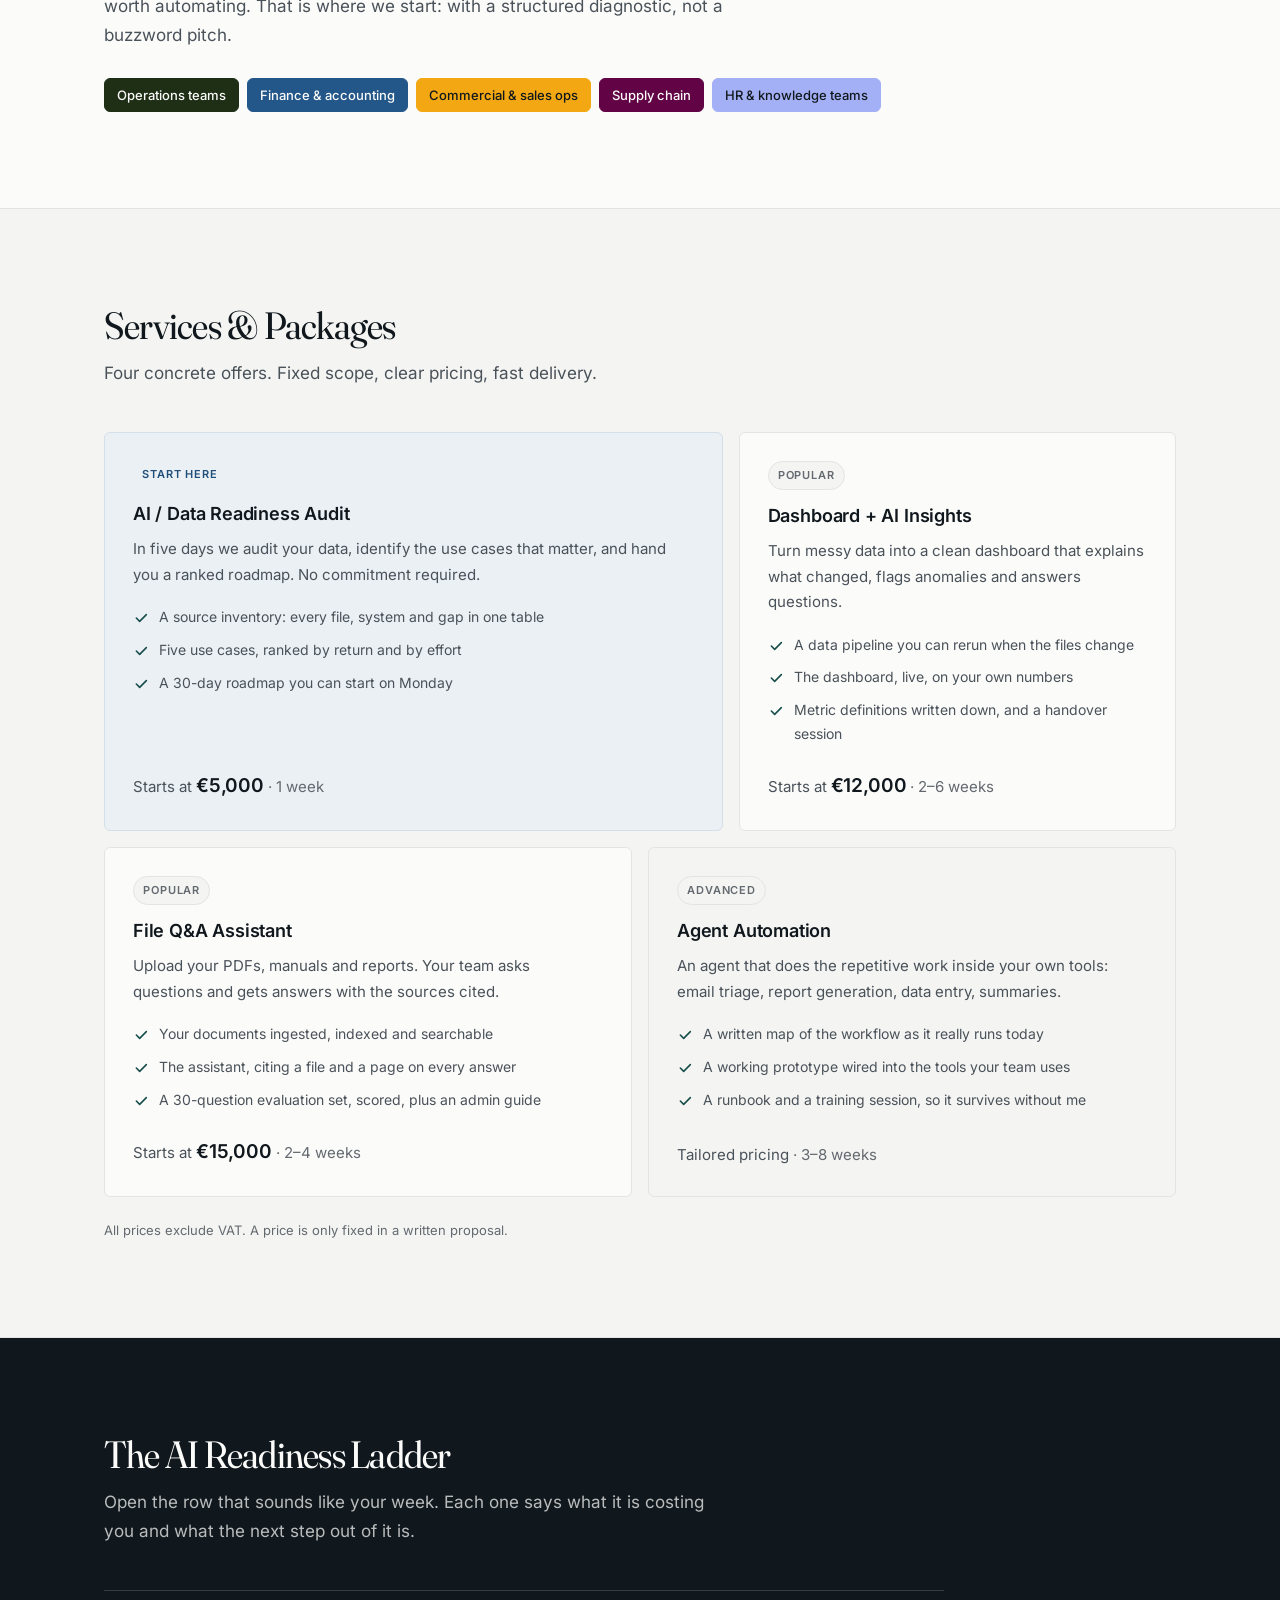
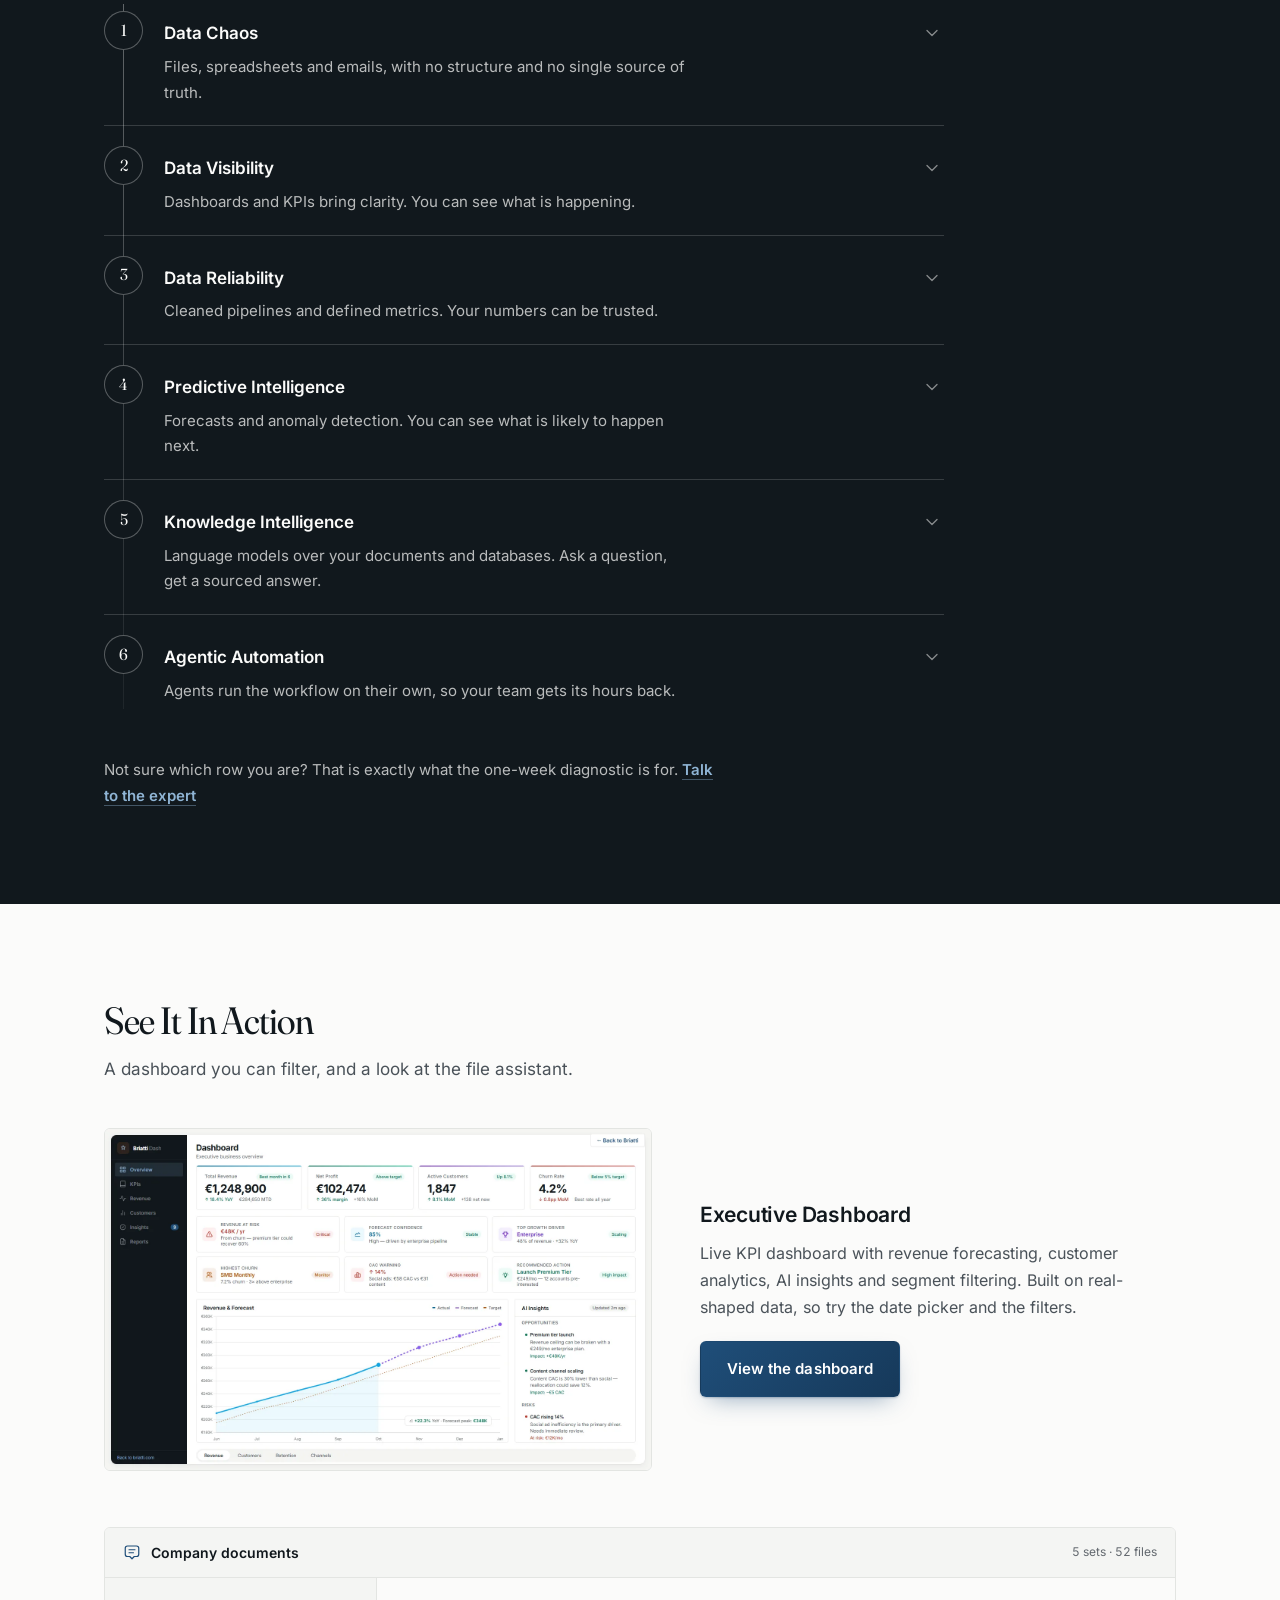
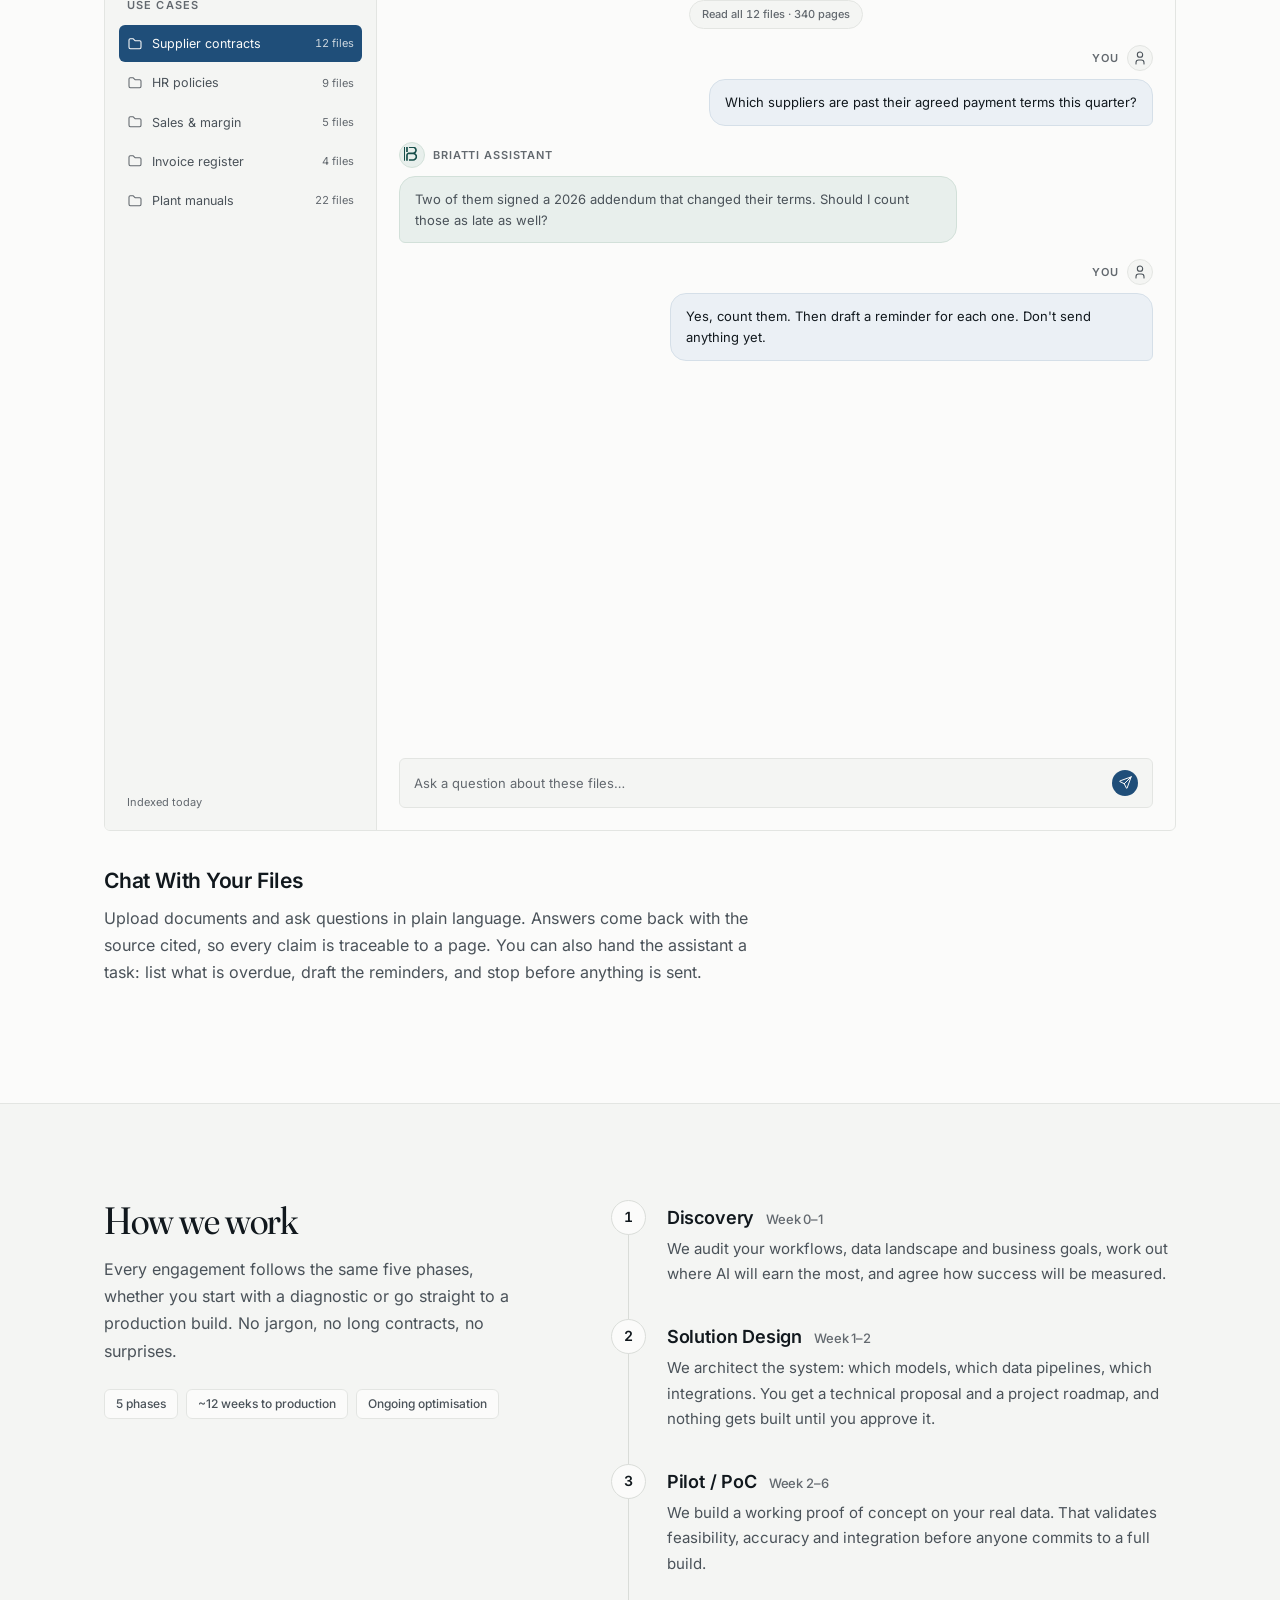
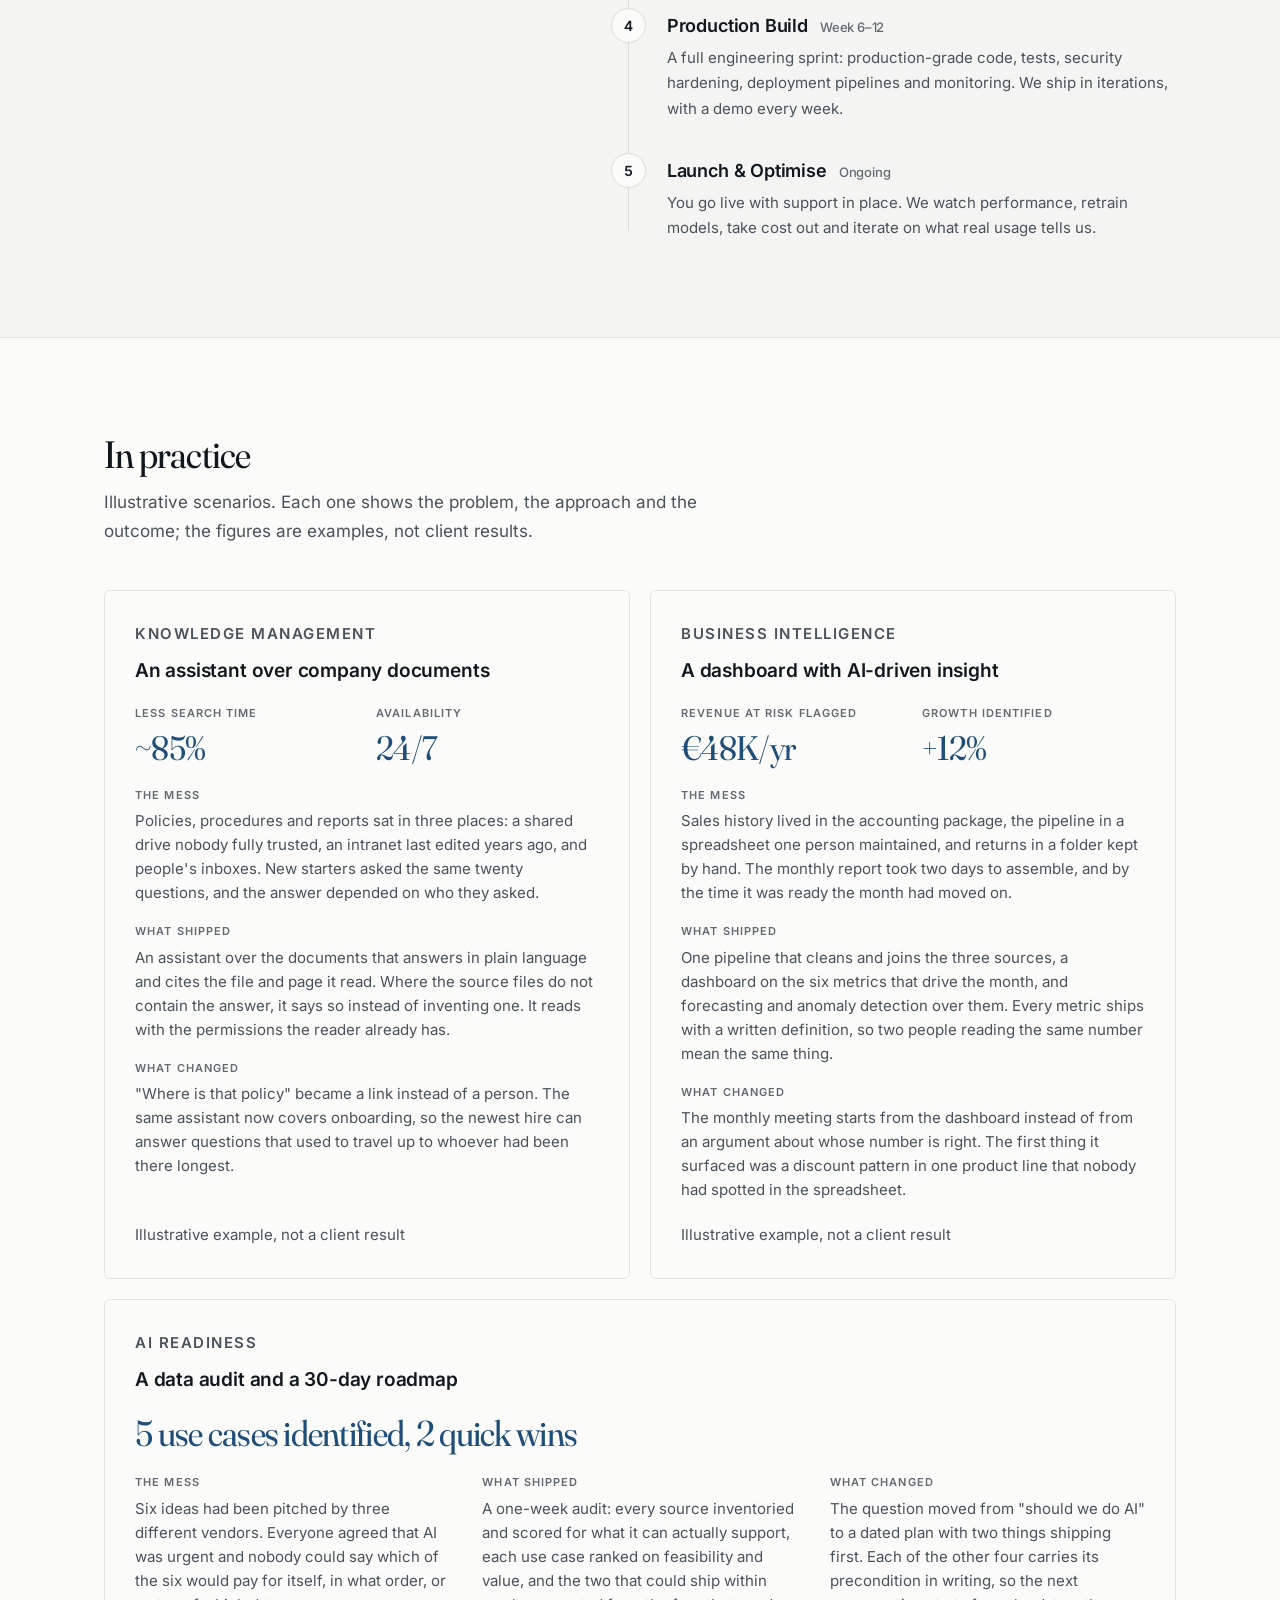
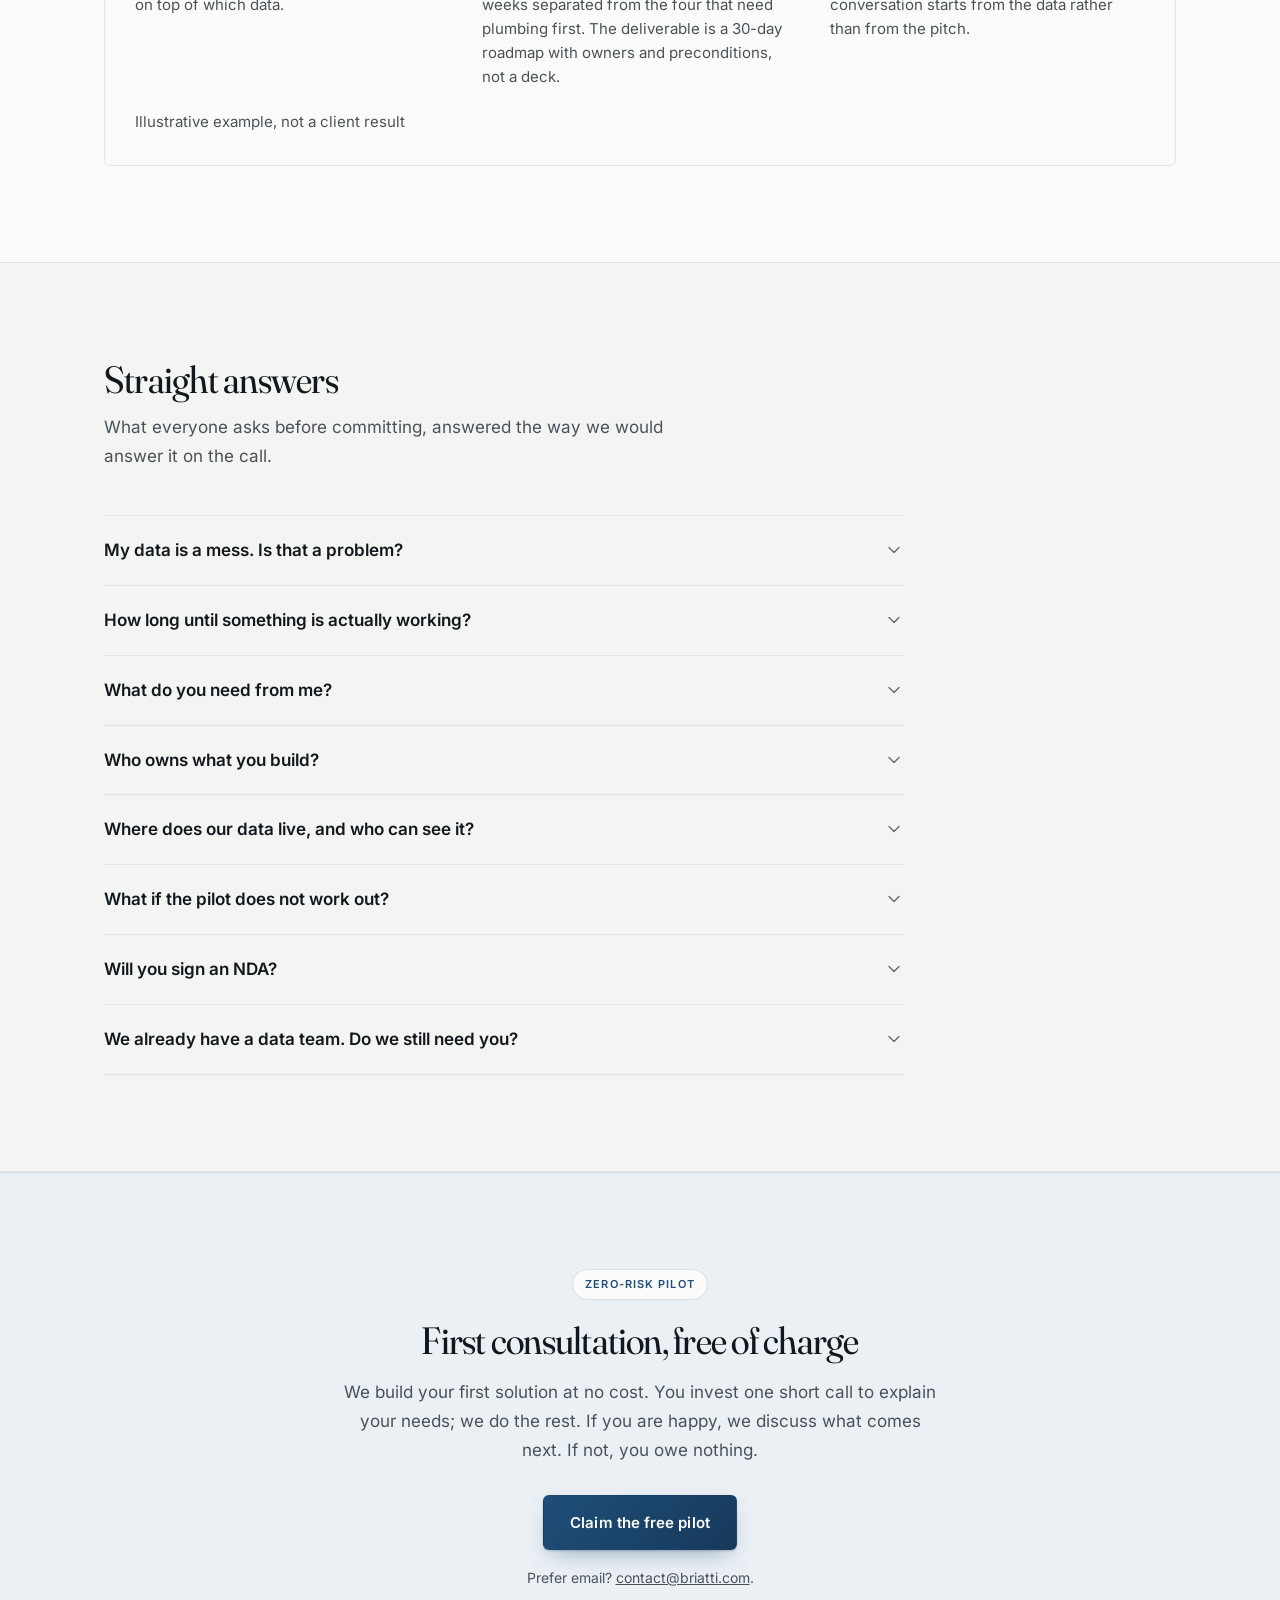
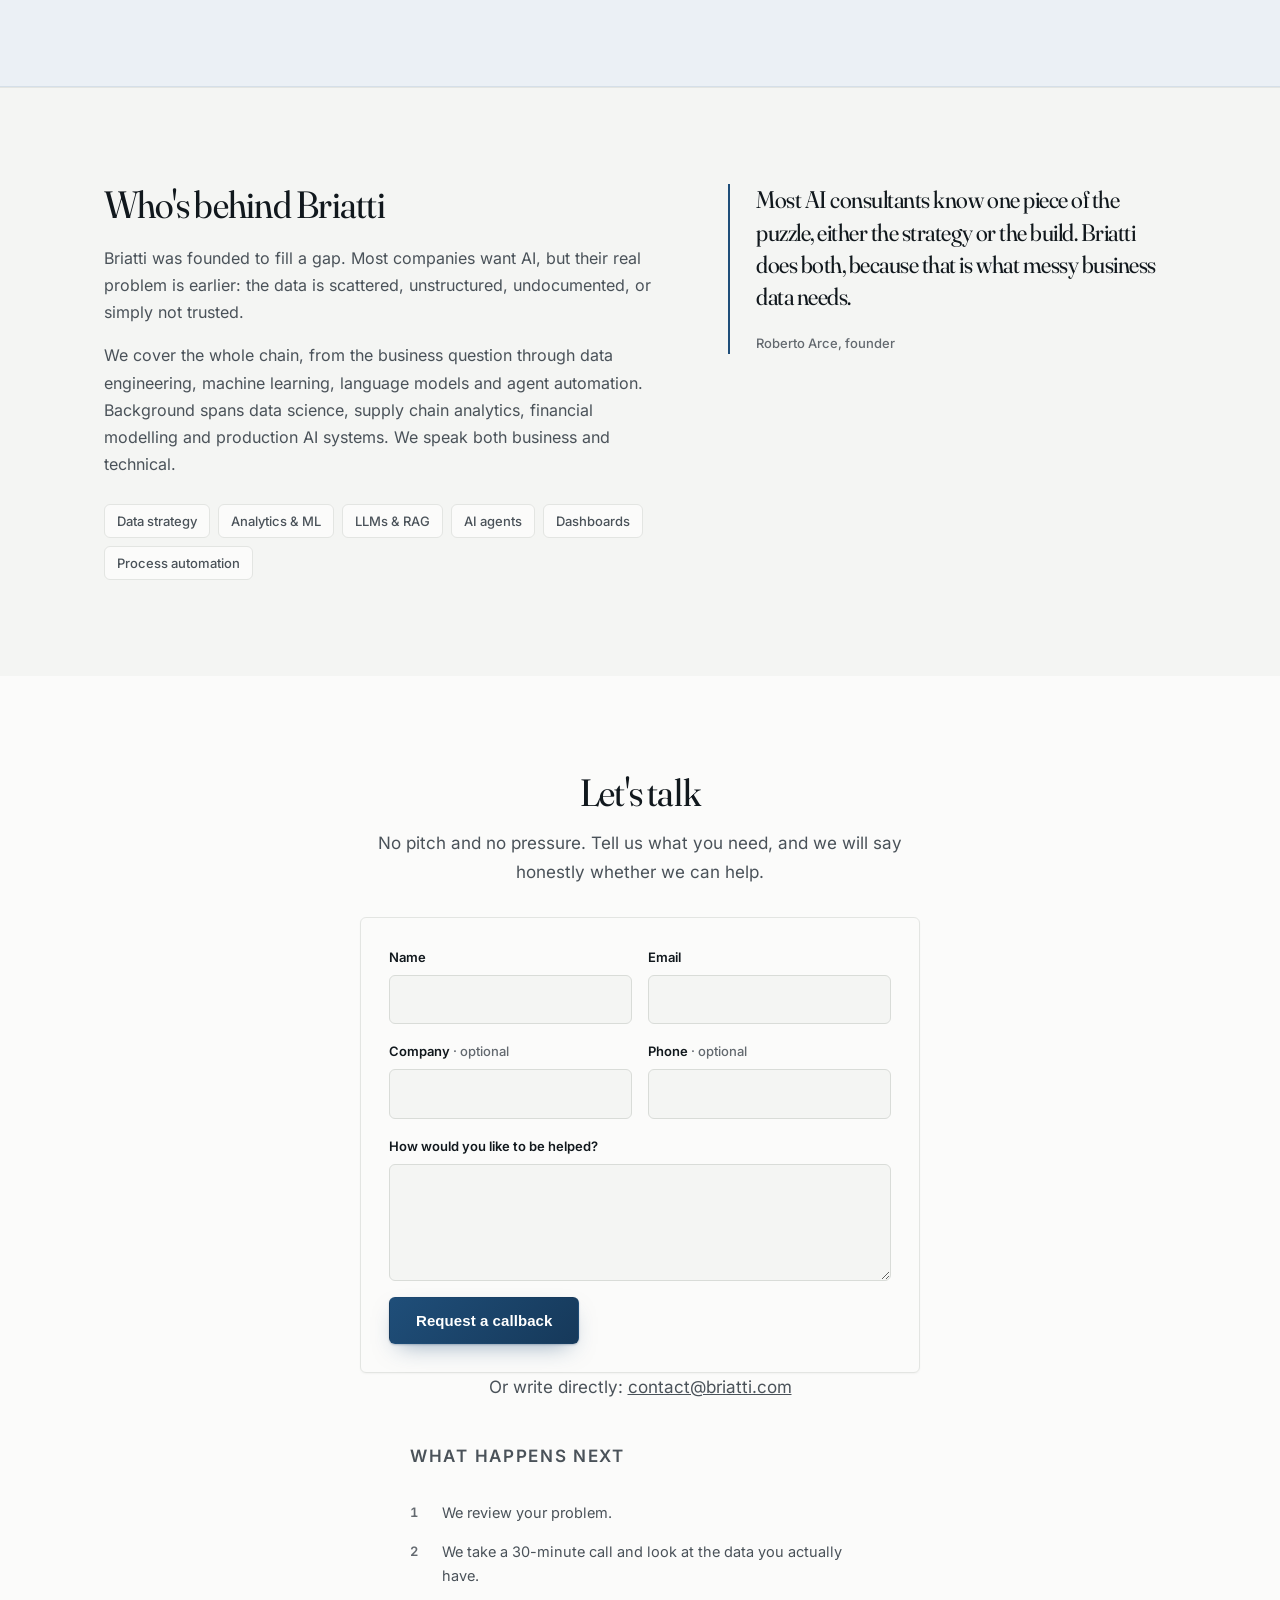
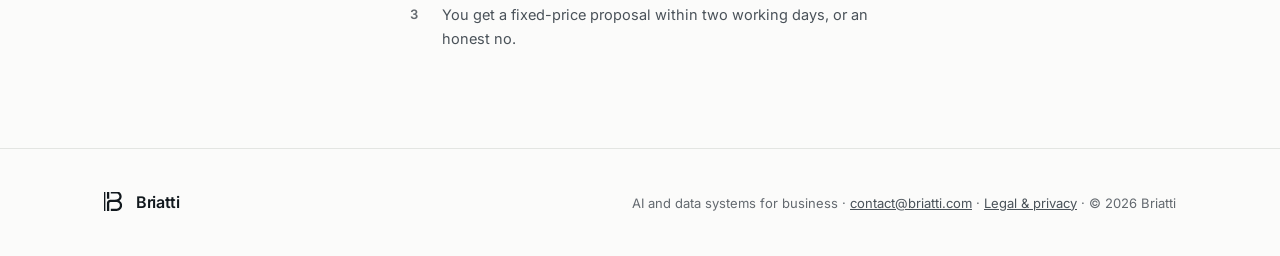
==== commit 532d4d9a: "copy: say "we cover the whole chain" in the about section First person plural matches the rest of th" ====
--- a/index.html
+++ b/index.html
@@ -1829,7 +1829,7 @@
       <div>
         <h2 id="about-h">Who's behind Briatti</h2>
         <p>Briatti was founded to fill a gap. Most companies want AI, but their real problem is earlier: the data is scattered, unstructured, undocumented, or simply not trusted.</p>
-        <p>Roberto covers the whole chain, from the business question through data engineering, machine learning, language models and agent automation. Background spans data science, supply chain analytics, financial modelling and production AI systems. We speak both business and technical.</p>
+        <p>We cover the whole chain, from the business question through data engineering, machine learning, language models and agent automation. Background spans data science, supply chain analytics, financial modelling and production AI systems. We speak both business and technical.</p>
         <ul class="chips">
           <li>Data strategy</li>
           <li>Analytics &amp; ML</li>
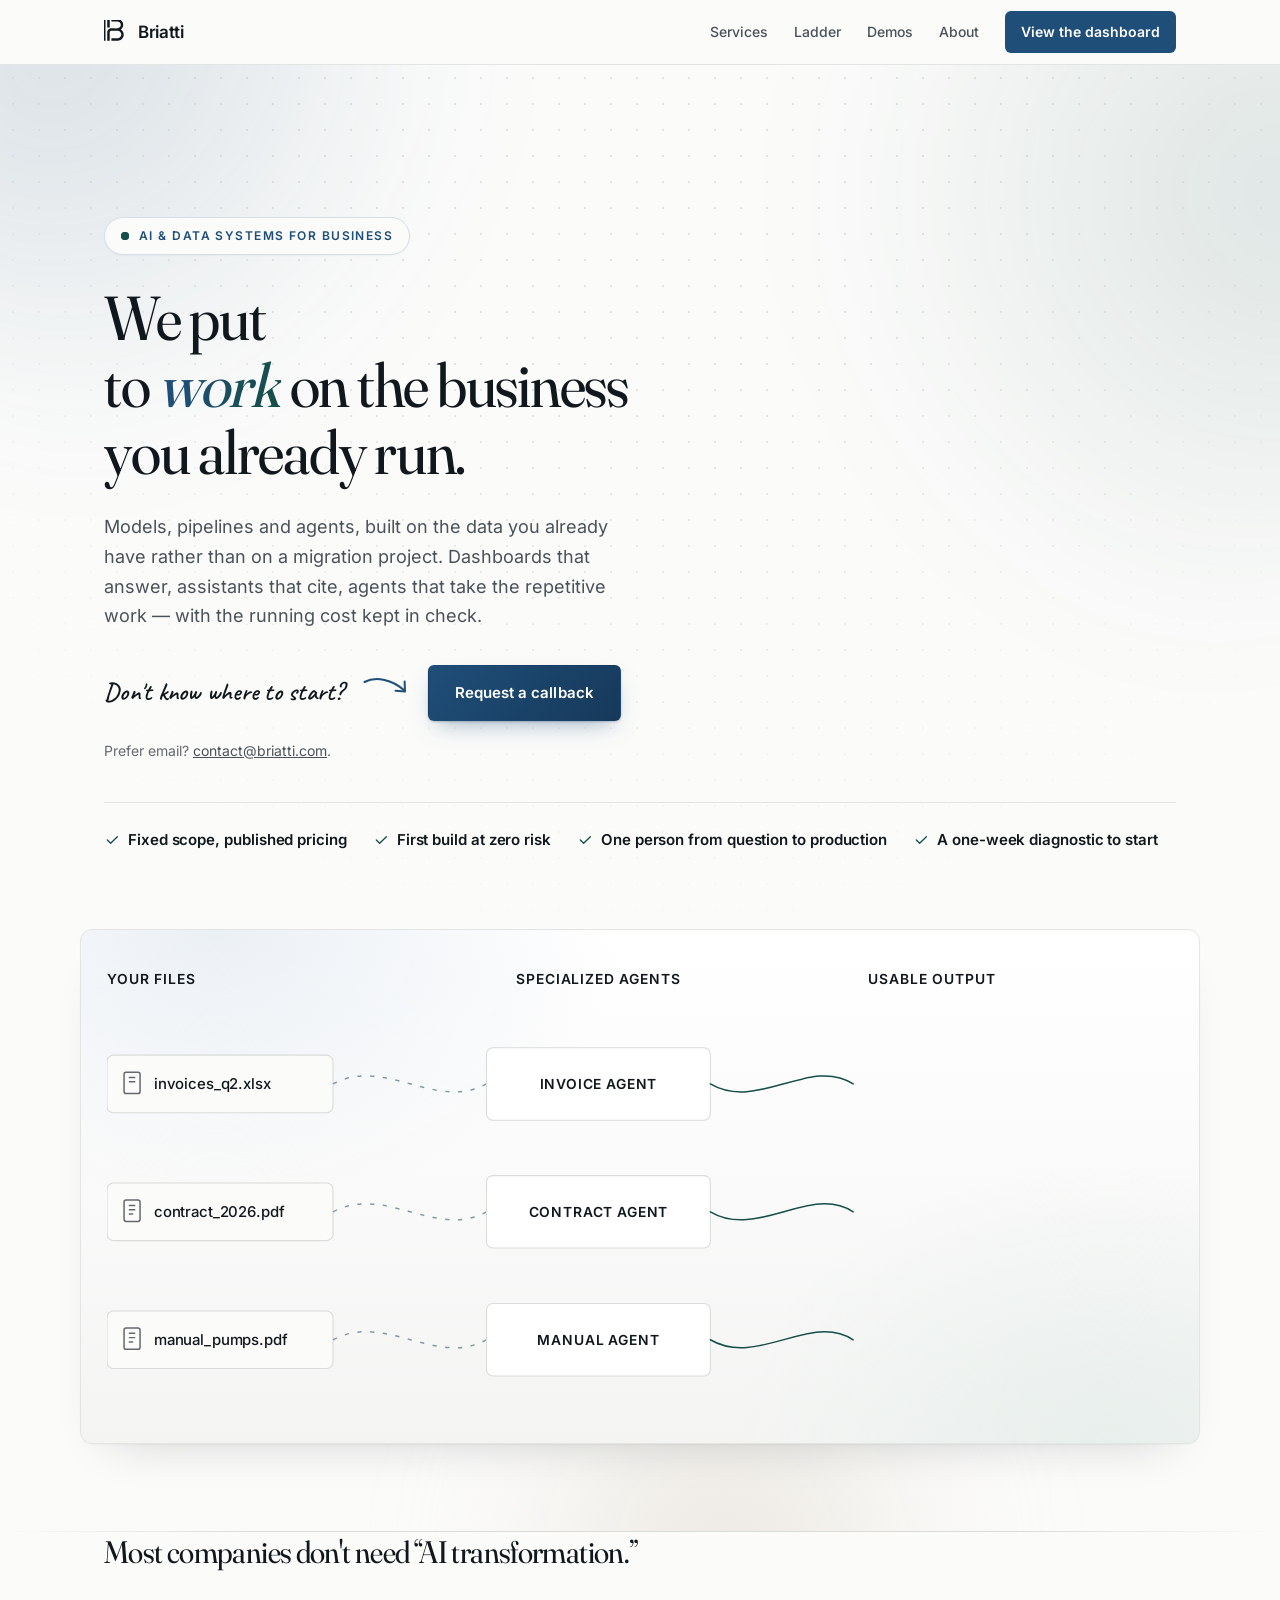
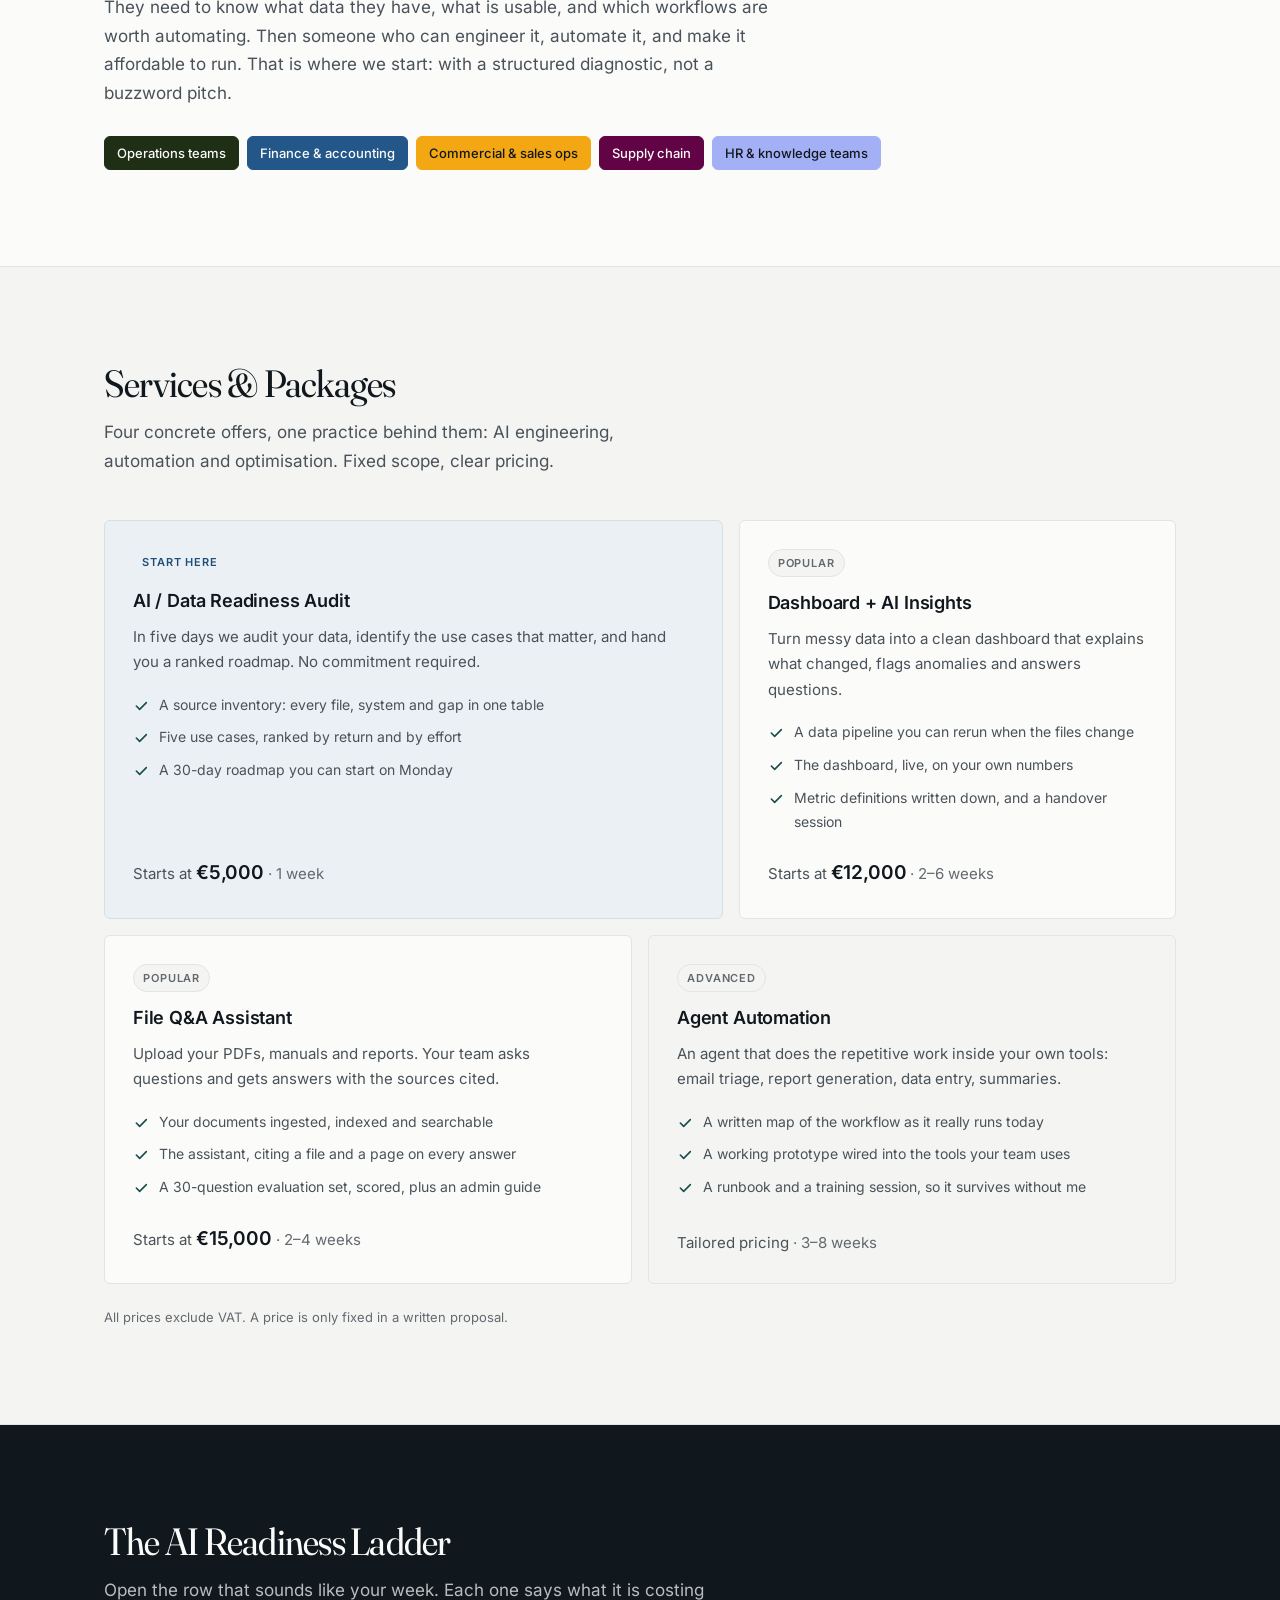
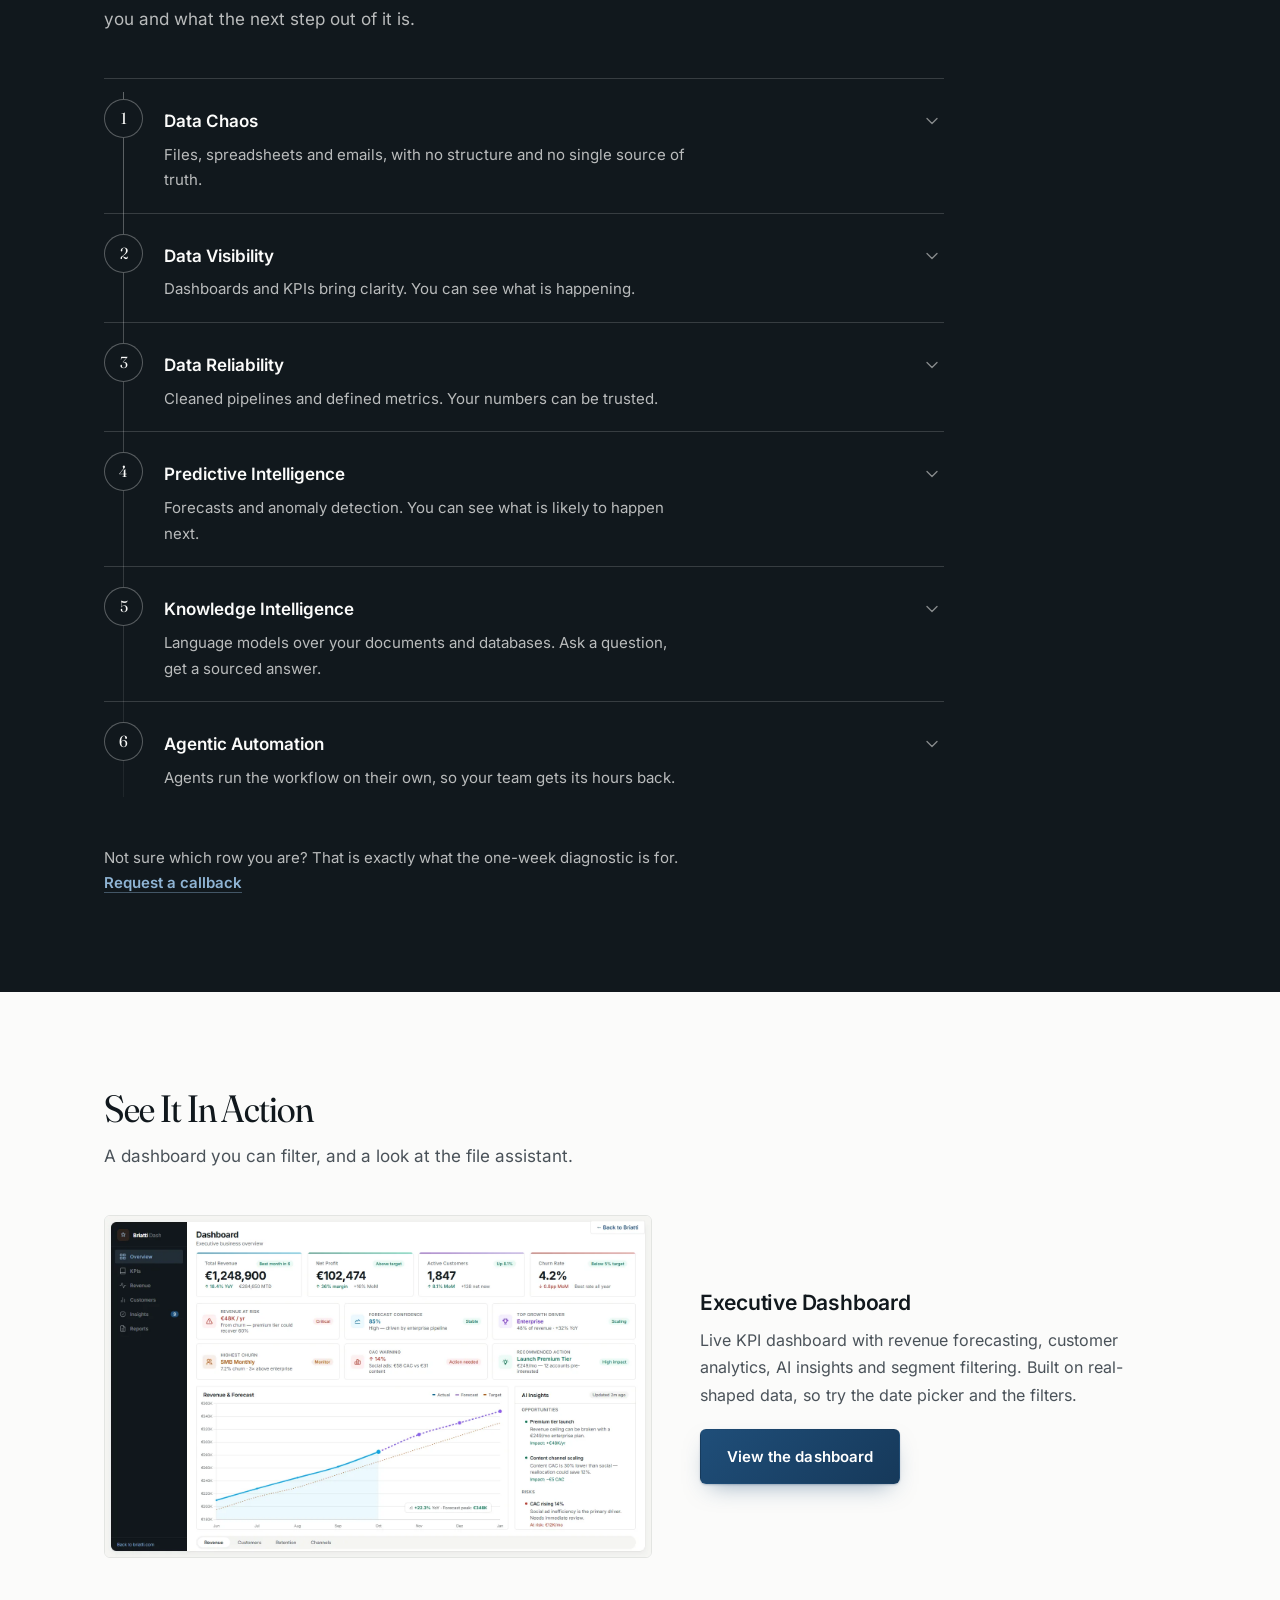
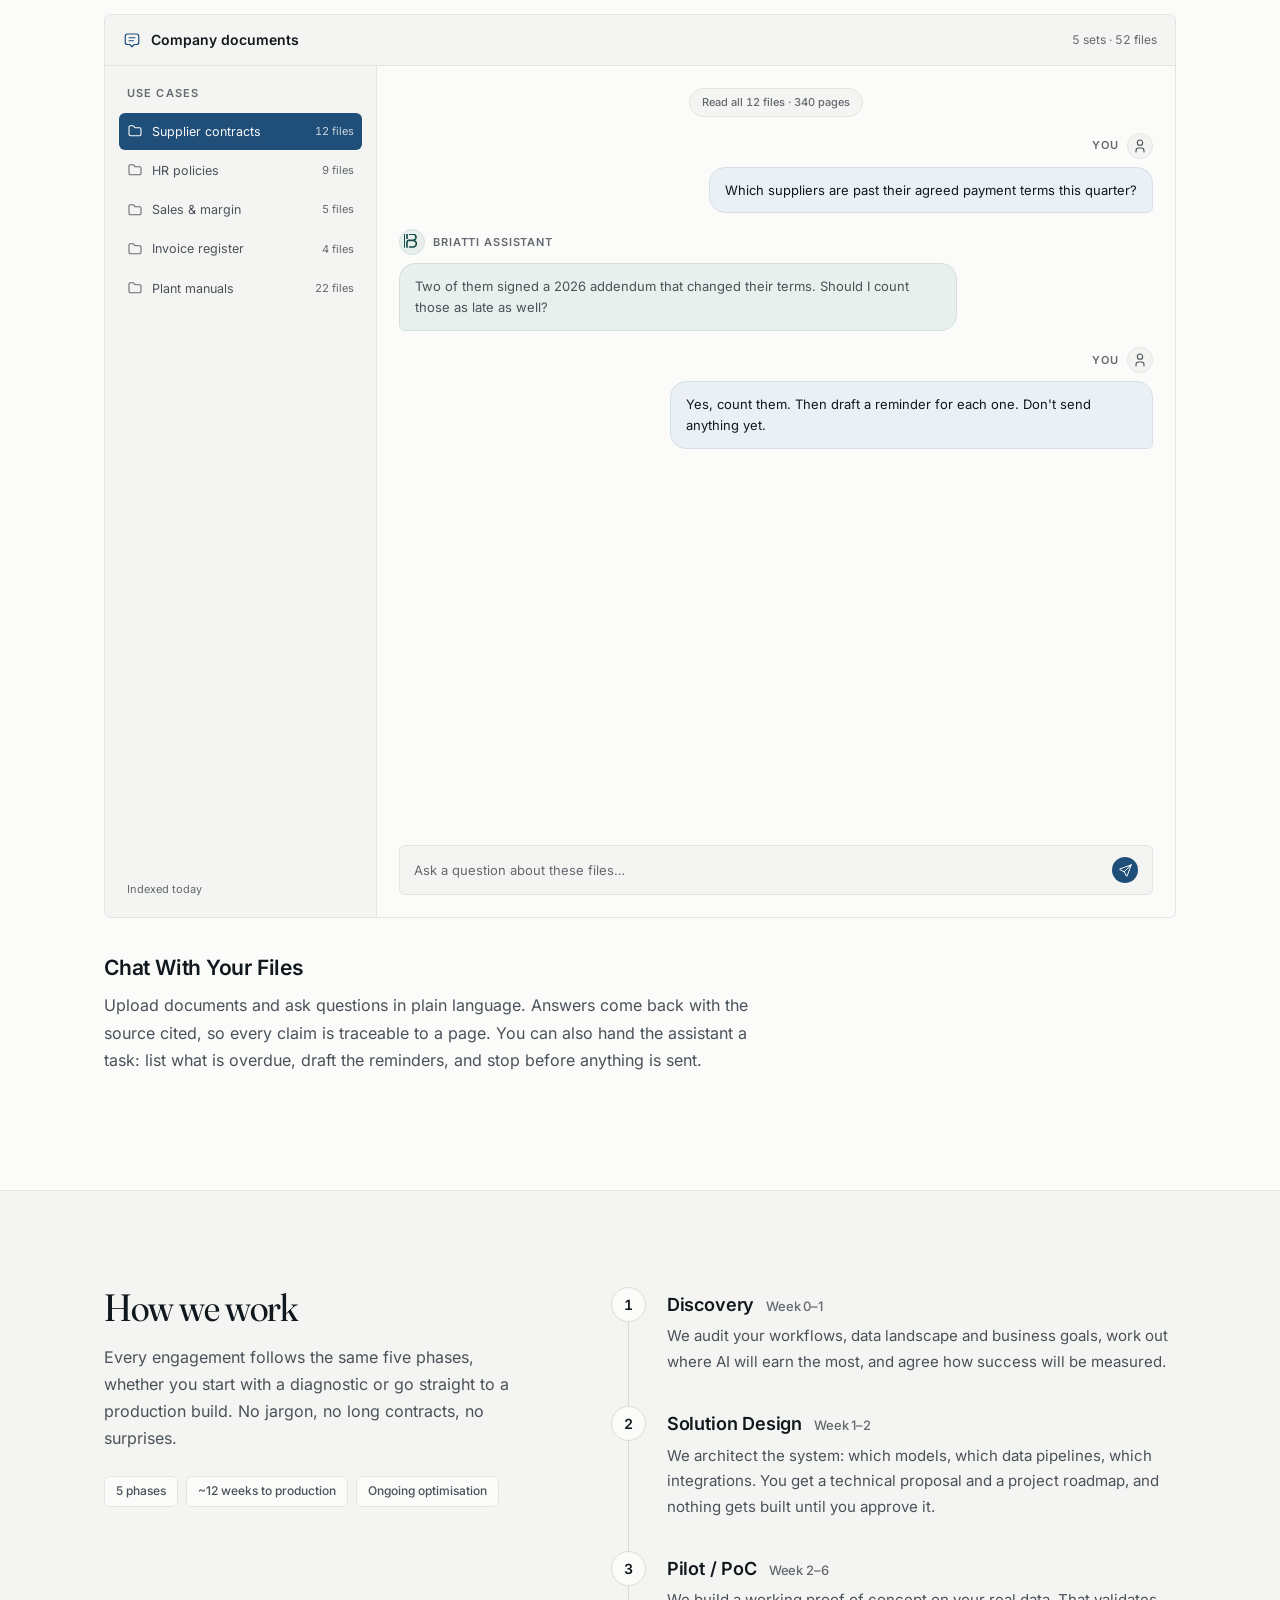
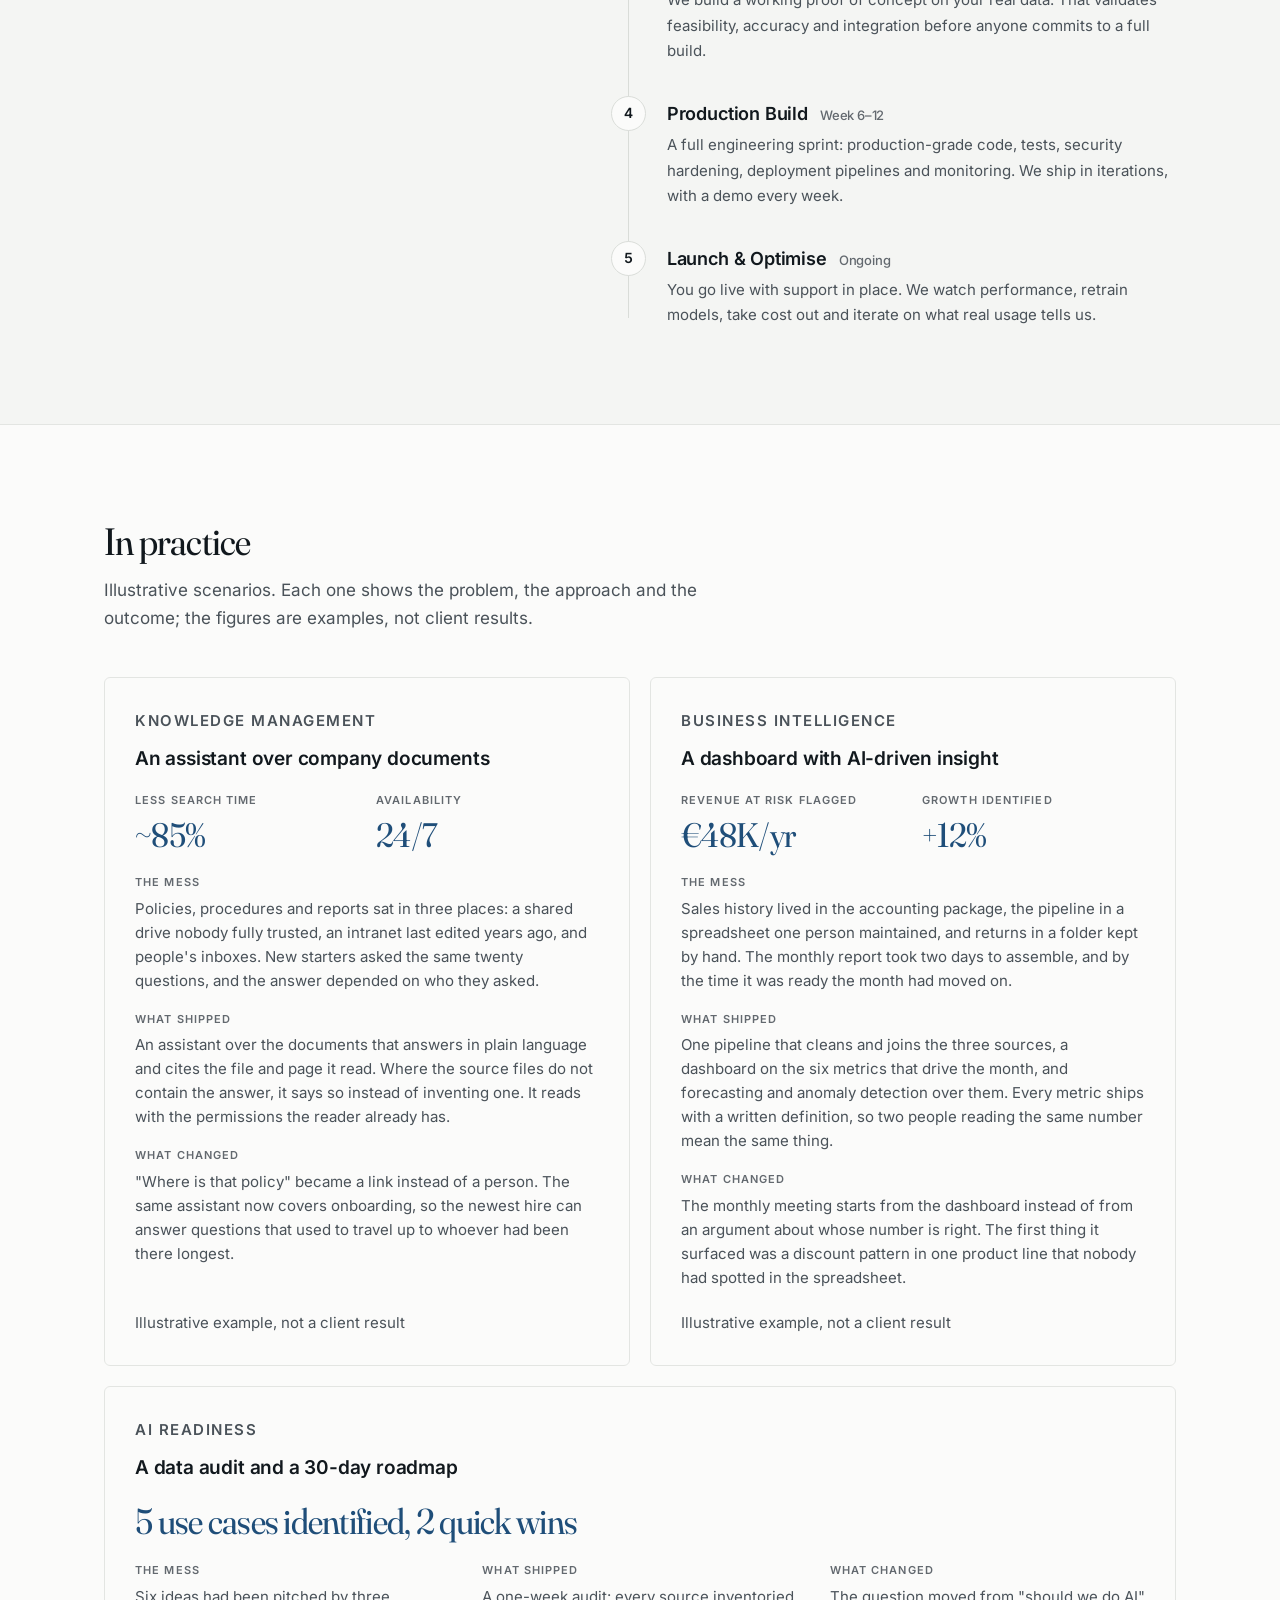
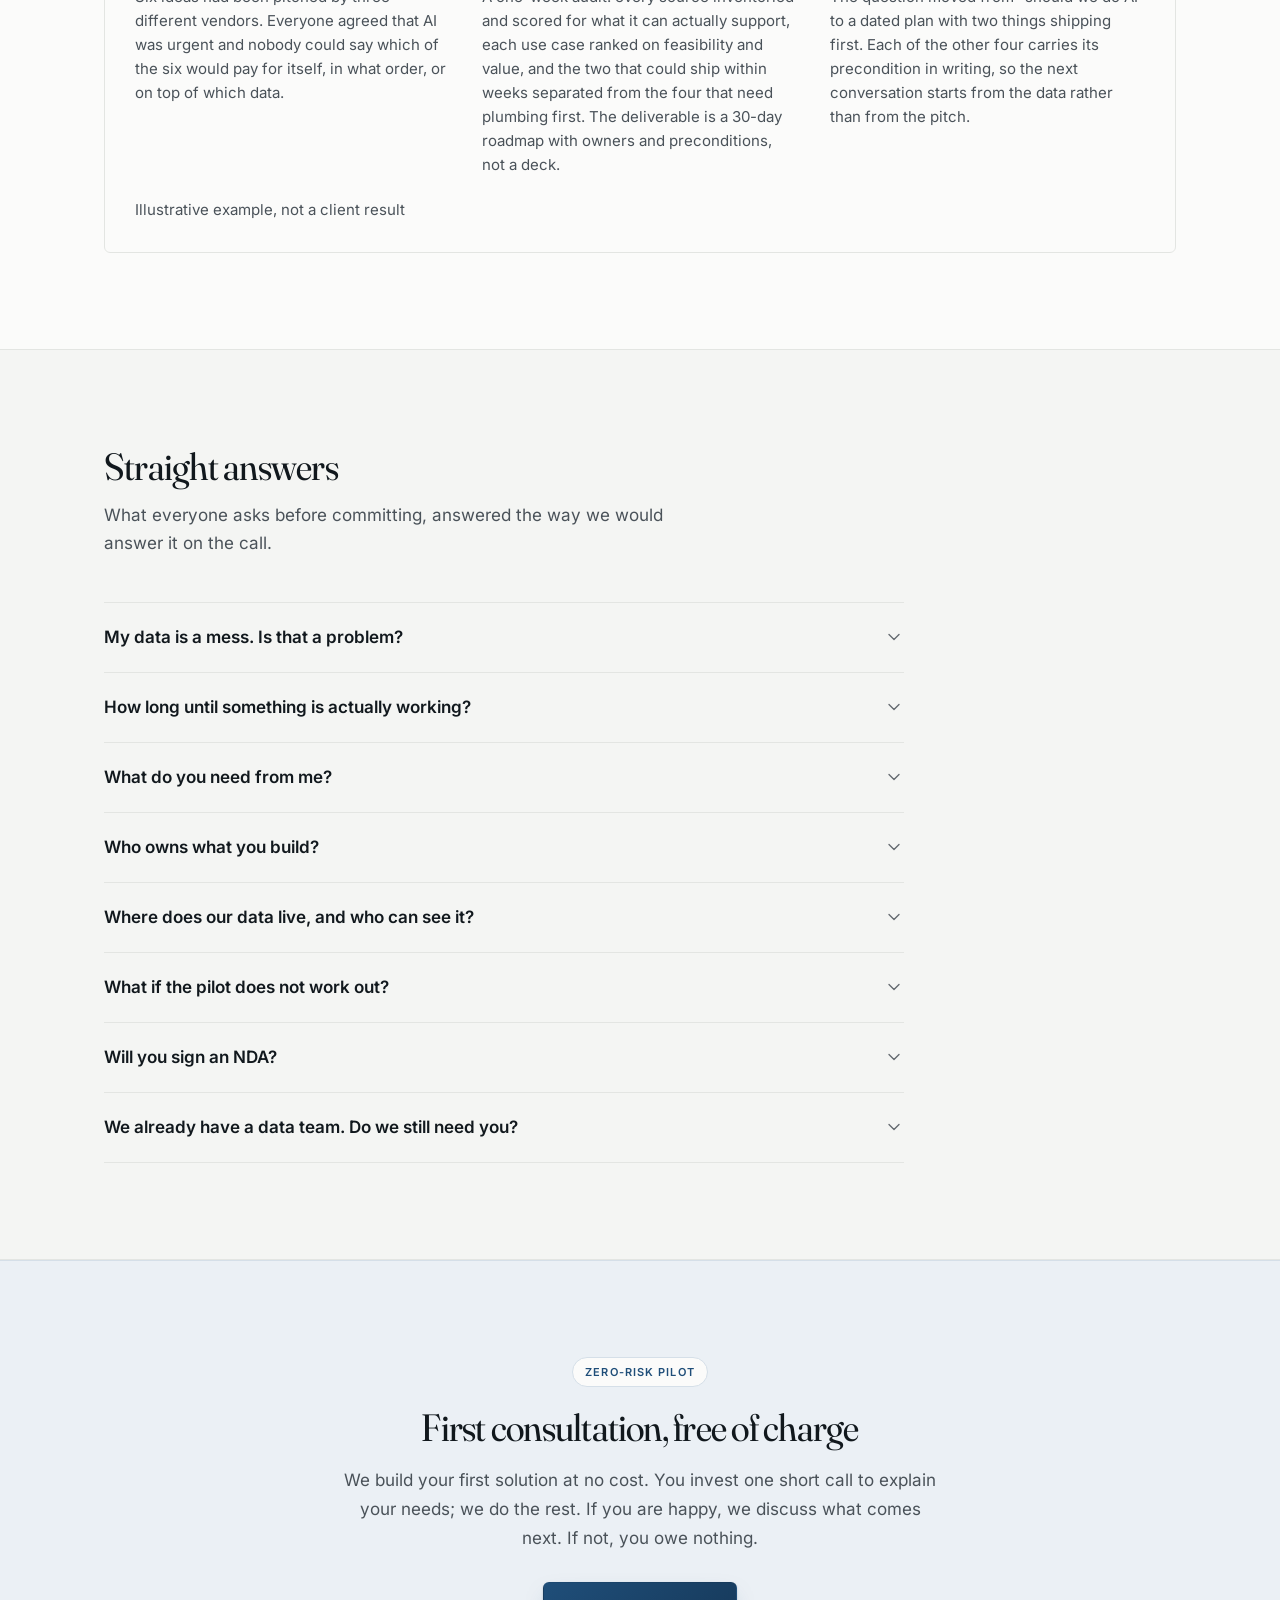
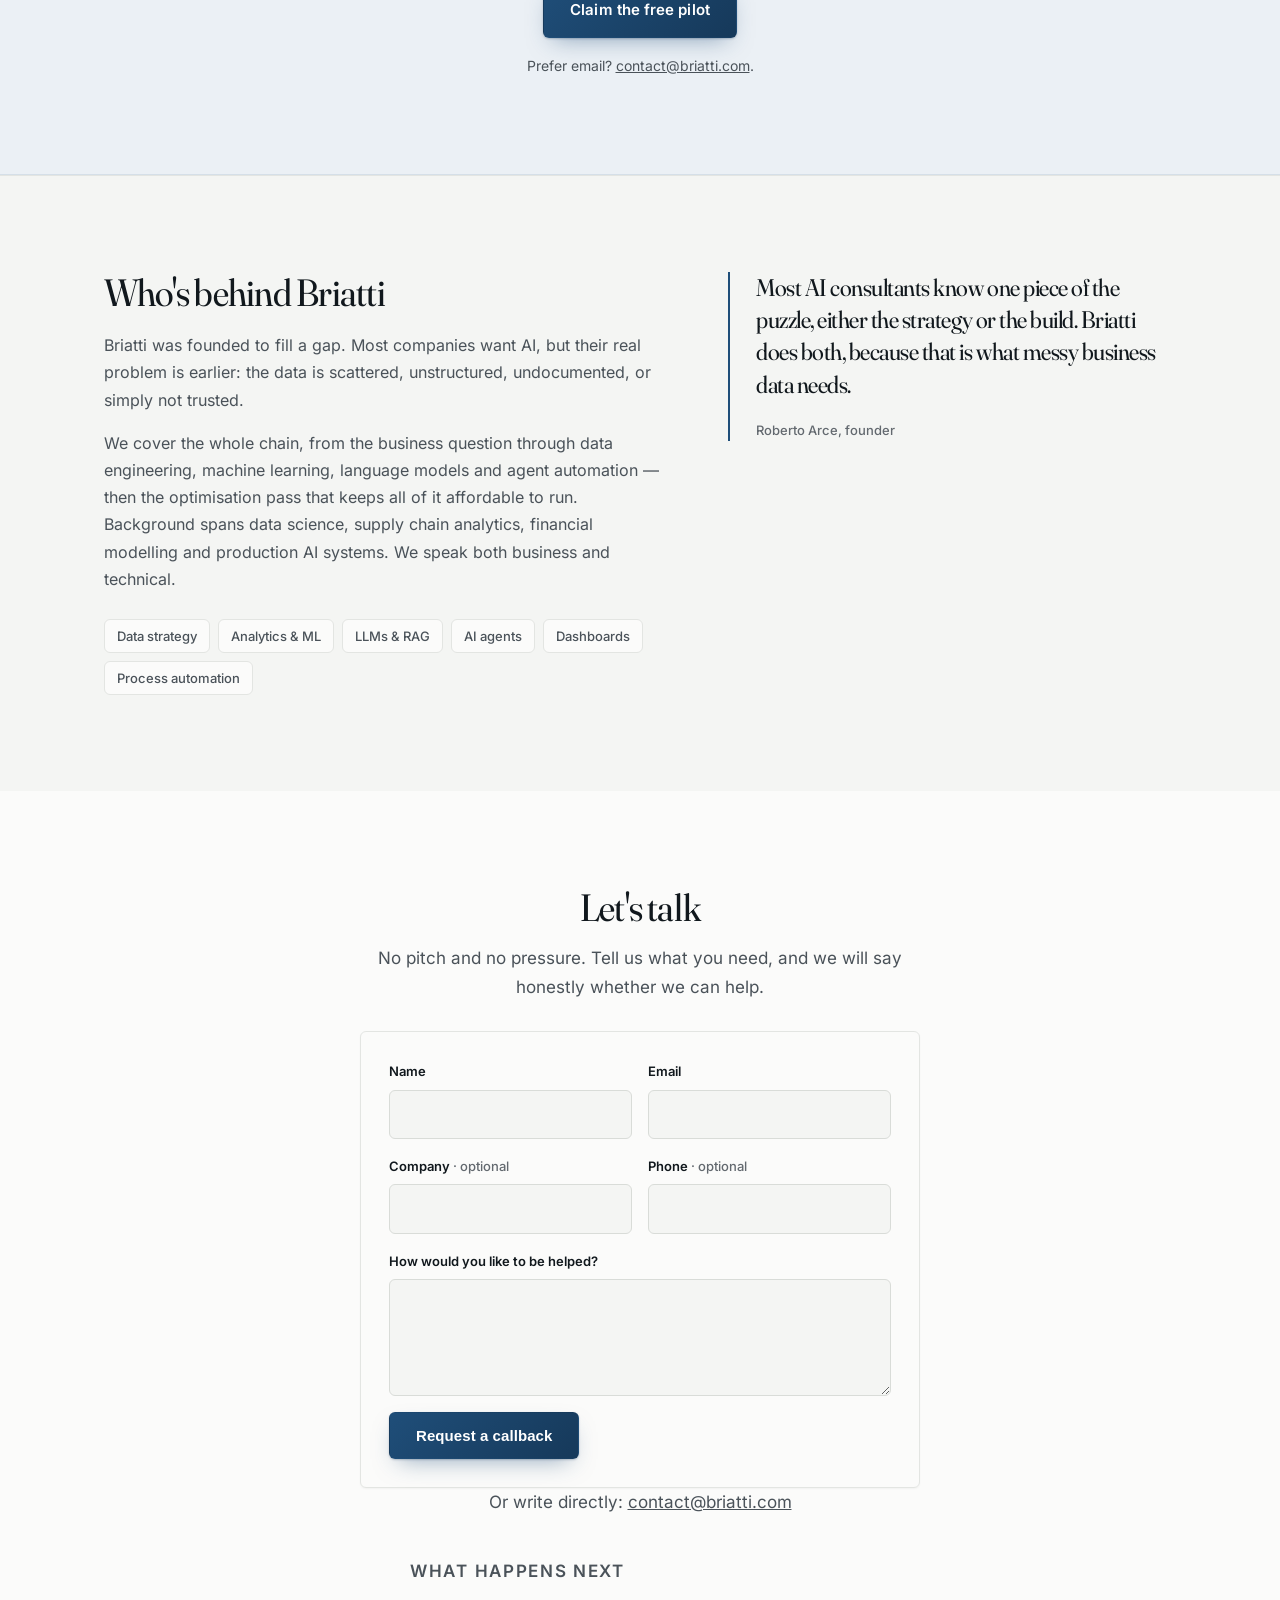
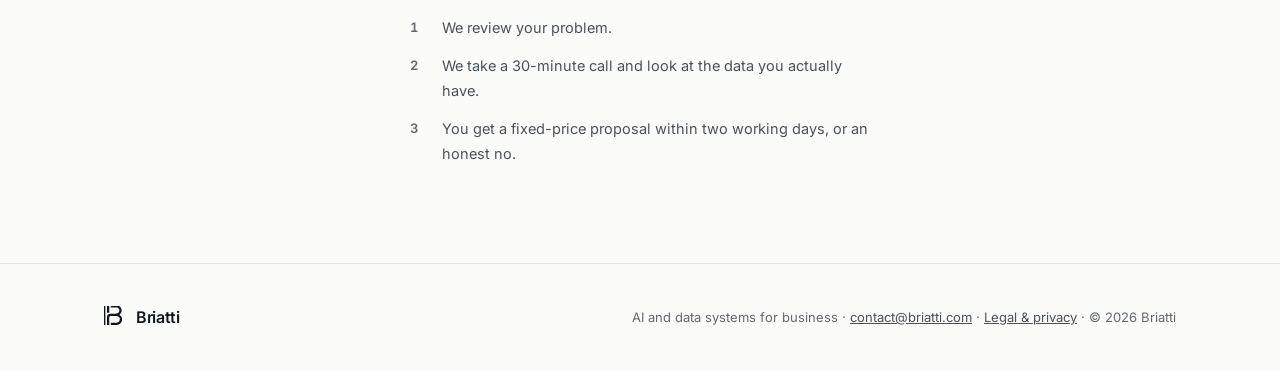
==== commit 50aa291a: "copy: lead with the practice, not the file conversion The page opened with "We take your spreadsheet" ====
--- a/index.html
+++ b/index.html
@@ -2,14 +2,14 @@
   <meta charset="UTF-8">
   <meta name="viewport" content="width=device-width, initial-scale=1.0">
   <title>Briatti | AI and data systems for business</title>
-  <meta name="description" content="Briatti turns scattered spreadsheets, contracts and reports into dashboards, cited answers and automated workflows. Fixed prices from &euro;5,000, zero-risk first build.">
+  <meta name="description" content="Briatti is an AI engineering practice: models, pipelines and agents built on the data you already have, workflows automated end to end, and the running cost optimised. Fixed prices from &euro;5,000.">
   <meta name="robots" content="index, follow, max-image-preview:large, max-snippet:-1">
   <meta name="author" content="Roberto Arce">
   <link rel="canonical" href="https://www.briatti.com/">
   <meta property="og:type" content="website">
   <meta property="og:site_name" content="Briatti">
   <meta property="og:title" content="Briatti | AI and data systems for business">
-  <meta property="og:description" content="A one-person AI and data practice. Dashboards, document Q&amp;A and agent automation, built on the files you already have. Prices published, first build at zero risk.">
+  <meta property="og:description" content="A one-person AI engineering practice: data systems, workflow automation and optimisation. Dashboards, cited document Q&amp;A and agents, built on the data you already have. Prices published, zero-risk first build.">
   <meta property="og:url" content="https://www.briatti.com/">
   <meta property="og:image" content="https://www.briatti.com/img/og.png">
   <meta property="og:image:width" content="1200">
@@ -18,7 +18,7 @@
   <meta property="og:locale" content="en">
   <meta name="twitter:card" content="summary_large_image">
   <meta name="twitter:title" content="Briatti | AI and data systems for business">
-  <meta name="twitter:description" content="A one-person AI and data practice: dashboards, document Q&amp;A and agent automation on the files you already have.">
+  <meta name="twitter:description" content="A one-person AI engineering practice: data systems, automation and optimisation on the data you already have.">
   <meta name="twitter:image" content="https://www.briatti.com/img/og.png">
   <meta name="twitter:image:alt" content="Briatti: your files routed through the agent that knows each format.">
   <meta name="theme-color" content="#FBFBFA">
@@ -41,16 +41,18 @@
       "url": "https://www.briatti.com/",
       "logo": "https://www.briatti.com/img/og.png",
       "email": "contact@briatti.com",
-      "description": "Briatti builds dashboards, cited document assistants and automated workflows for companies whose data is scattered, unstructured or not trusted.",
+      "description": "Briatti is a one-person AI engineering practice: data systems, workflow automation and optimisation, built on the data a company already has, however scattered or untrusted it is.",
       "founder": {
         "@id": "https://www.briatti.com/#founder"
       },
       "knowsAbout": [
         "AI and data readiness audits",
+        "AI engineering",
+        "Workflow and agent automation",
+        "Process, cost and performance optimisation",
         "Business intelligence and dashboards",
         "Machine learning",
-        "Retrieval-augmented generation over company documents",
-        "AI agent automation"
+        "Retrieval-augmented generation over company documents"
       ],
       "slogan": "AI and data systems for business"
     },
@@ -1153,12 +1155,12 @@
       <p class="hero-pill"><span class="pulse" aria-hidden="true"></span>AI &amp; data systems for business</p>
 
       <h1>
-        <span class="hl-line"><span>We take your <span class="rotator rot-4" aria-hidden="true"><span>spreadsheets,</span><span>contracts,</span><span>manuals,</span><span>ledgers,</span></span><span class="vh">data</span></span></span>
-        <span class="hl-line"><span>and put <span class="rotator rot-4" aria-hidden="true"><span>Machine Learning<svg class="rot-u" viewBox="0 0 300 12" preserveAspectRatio="none" aria-hidden="true"><path d="M3 8 C 70 2, 150 11, 297 4" pathLength="100"/></svg></span><span>Business Intelligence<svg class="rot-u" viewBox="0 0 300 12" preserveAspectRatio="none" aria-hidden="true"><path d="M3 8 C 70 2, 150 11, 297 4" pathLength="100"/></svg></span><span>Deep Learning<svg class="rot-u" viewBox="0 0 300 12" preserveAspectRatio="none" aria-hidden="true"><path d="M3 8 C 70 2, 150 11, 297 4" pathLength="100"/></svg></span><span>AI Engineering<svg class="rot-u" viewBox="0 0 300 12" preserveAspectRatio="none" aria-hidden="true"><path d="M3 8 C 70 2, 150 11, 297 4" pathLength="100"/></svg></span></span><span class="vh">machine learning</span></span></span>
-        <span class="hl-line"><span>to <em class="accent">work</em> on it.</span></span>
+        <span class="hl-line"><span>We put <span class="rotator rot-4" aria-hidden="true"><span>AI engineering<svg class="rot-u" viewBox="0 0 300 12" preserveAspectRatio="none" aria-hidden="true"><path d="M3 8 C 70 2, 150 11, 297 4" pathLength="100"/></svg></span><span>automation<svg class="rot-u" viewBox="0 0 300 12" preserveAspectRatio="none" aria-hidden="true"><path d="M3 8 C 70 2, 150 11, 297 4" pathLength="100"/></svg></span><span>optimisation<svg class="rot-u" viewBox="0 0 300 12" preserveAspectRatio="none" aria-hidden="true"><path d="M3 8 C 70 2, 150 11, 297 4" pathLength="100"/></svg></span><span>data engineering<svg class="rot-u" viewBox="0 0 300 12" preserveAspectRatio="none" aria-hidden="true"><path d="M3 8 C 70 2, 150 11, 297 4" pathLength="100"/></svg></span></span><span class="vh">AI engineering</span></span></span>
+        <span class="hl-line"><span>to <em class="accent">work</em> on the business</span></span>
+        <span class="hl-line"><span>you already run.</span></span>
       </h1>
 
-      <p class="hero-sub">Spreadsheets, contracts, manuals and ledgers, read by the agent that knows that format. What comes back is cited, drafted and ready to act on.</p>
+      <p class="hero-sub">Models, pipelines and agents, built on the data you already have rather than on a migration project. Dashboards that answer, assistants that cite, agents that take the repetitive work &mdash; with the running cost kept in check.</p>
 
       <div class="hero-actions">
         <span class="hero-lead">Don't know where to start?</span>
@@ -1272,7 +1274,7 @@
   <section class="lede" aria-labelledby="lede-h">
     <div class="container">
       <p class="statement" id="lede-h">Most companies don't need &ldquo;AI transformation.&rdquo;</p>
-      <p>They need to know what data they have, what is usable, and which workflows are worth automating. That is where we start: with a structured diagnostic, not a buzzword pitch.</p>
+      <p>They need to know what data they have, what is usable, and which workflows are worth automating. Then someone who can engineer it, automate it, and make it affordable to run. That is where we start: with a structured diagnostic, not a buzzword pitch.</p>
       <ul class="chips">
         <li>Operations teams</li>
         <li>Finance &amp; accounting</li>
@@ -1286,7 +1288,7 @@
     <div class="container">
       <div class="sec-head">
         <h2 id="services-h">Services &amp; Packages</h2>
-        <p>Four concrete offers. Fixed scope, clear pricing, fast delivery.</p>
+        <p>Four concrete offers, one practice behind them: AI engineering, automation and optimisation. Fixed scope, clear pricing.</p>
       </div>
       <div class="offers">
         <article class="offer offer-tinted span-7" id="offer-audit" data-reveal>
@@ -1441,7 +1443,7 @@
           </details>
         </li>
       </ol>
-      <p class="ladder-note">Not sure which row you are? That is exactly what the one-week diagnostic is for. <a href="#contact">Talk to the expert</a></p>
+      <p class="ladder-note">Not sure which row you are? That is exactly what the one-week diagnostic is for. <a href="#contact">Request a callback</a></p>
     </div>
   </section>
   <section id="demos" aria-labelledby="demos-h">
@@ -1829,7 +1831,7 @@
       <div>
         <h2 id="about-h">Who's behind Briatti</h2>
         <p>Briatti was founded to fill a gap. Most companies want AI, but their real problem is earlier: the data is scattered, unstructured, undocumented, or simply not trusted.</p>
-        <p>We cover the whole chain, from the business question through data engineering, machine learning, language models and agent automation. Background spans data science, supply chain analytics, financial modelling and production AI systems. We speak both business and technical.</p>
+        <p>We cover the whole chain, from the business question through data engineering, machine learning, language models and agent automation &mdash; then the optimisation pass that keeps all of it affordable to run. Background spans data science, supply chain analytics, financial modelling and production AI systems. We speak both business and technical.</p>
         <ul class="chips">
           <li>Data strategy</li>
           <li>Analytics &amp; ML</li>
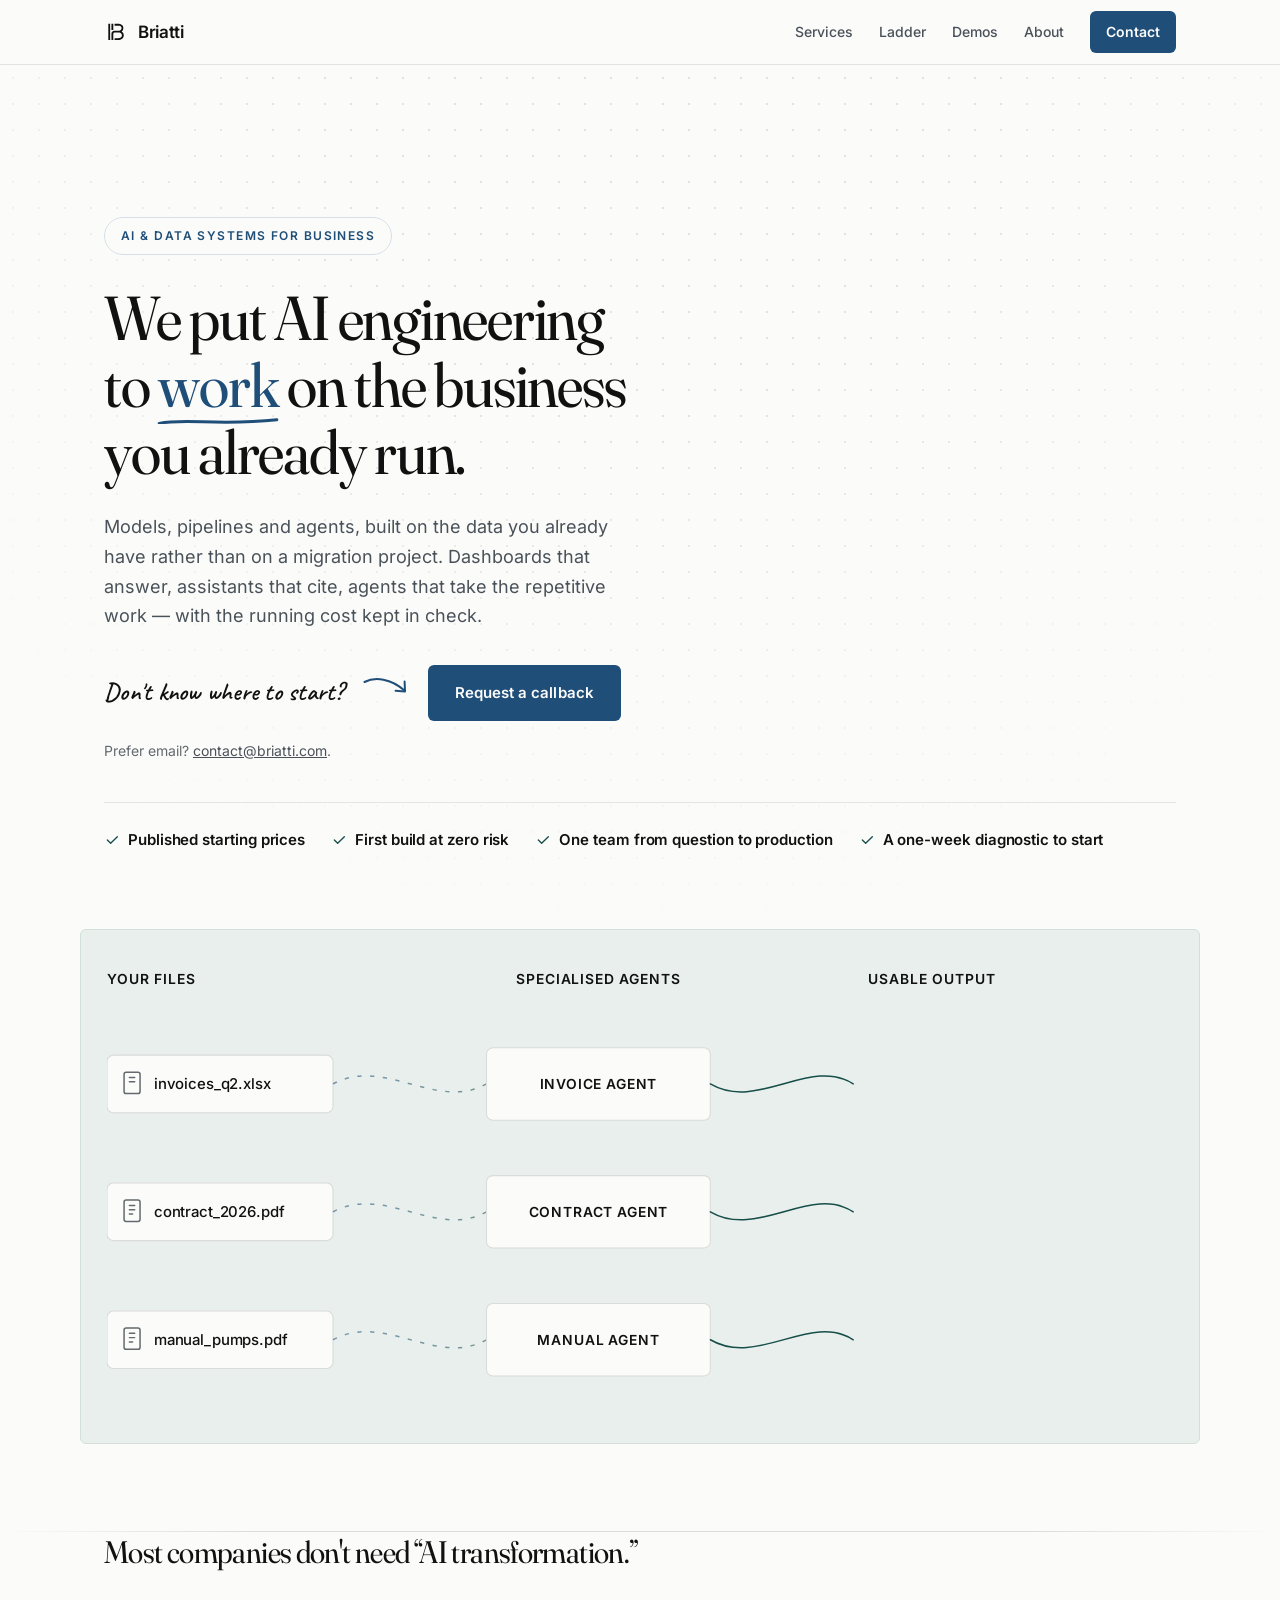
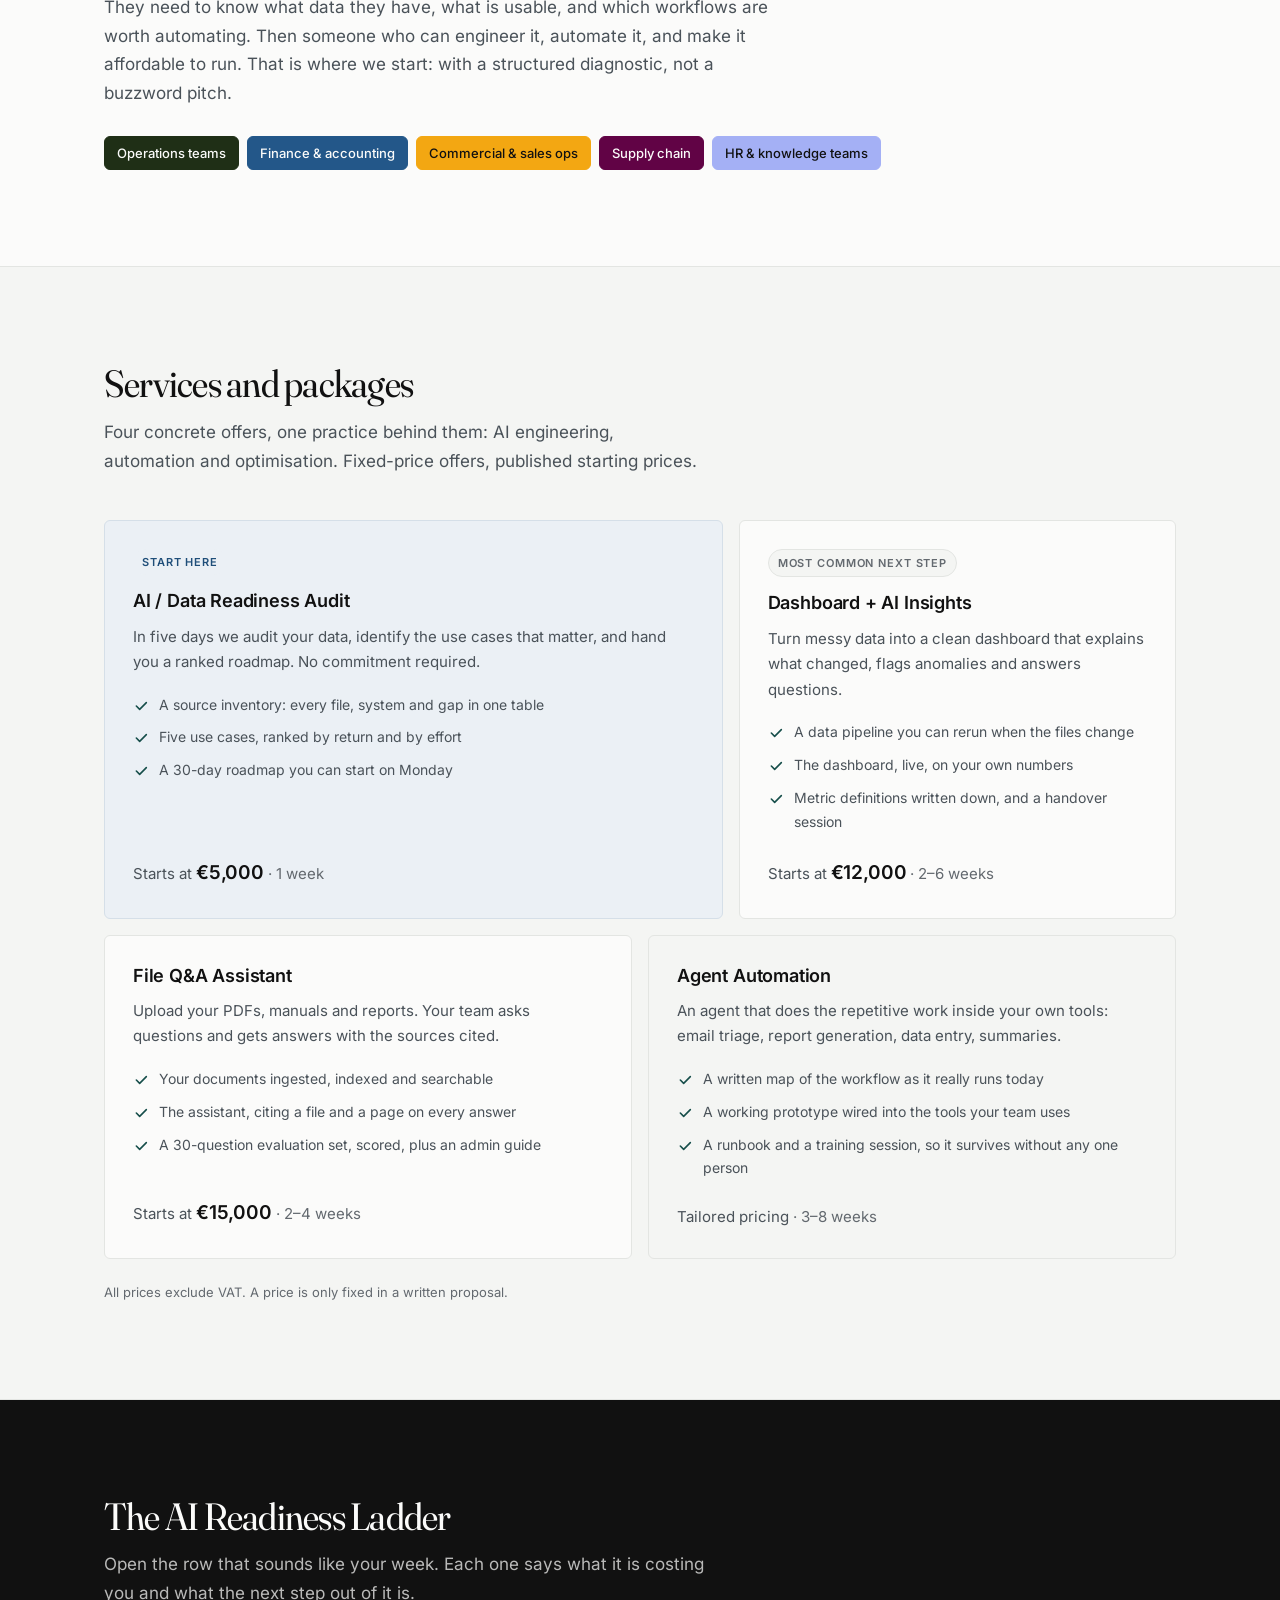
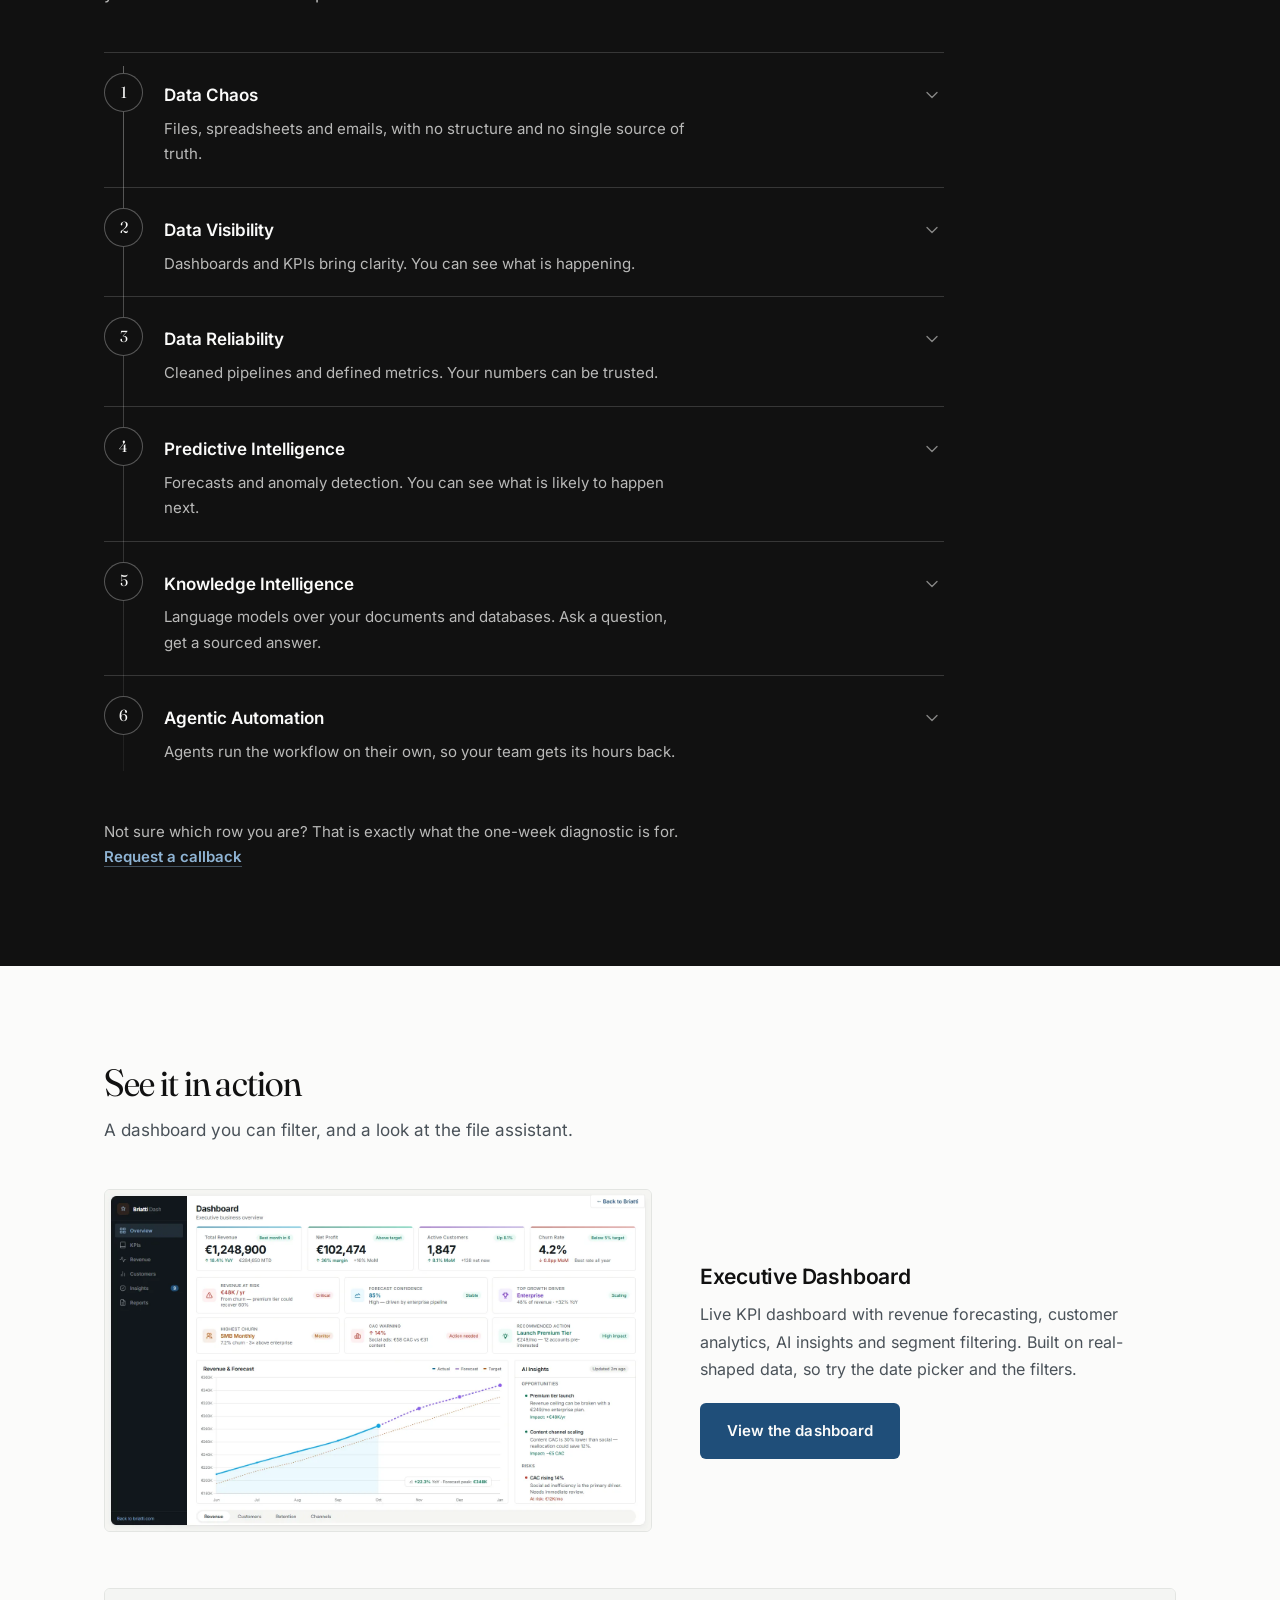
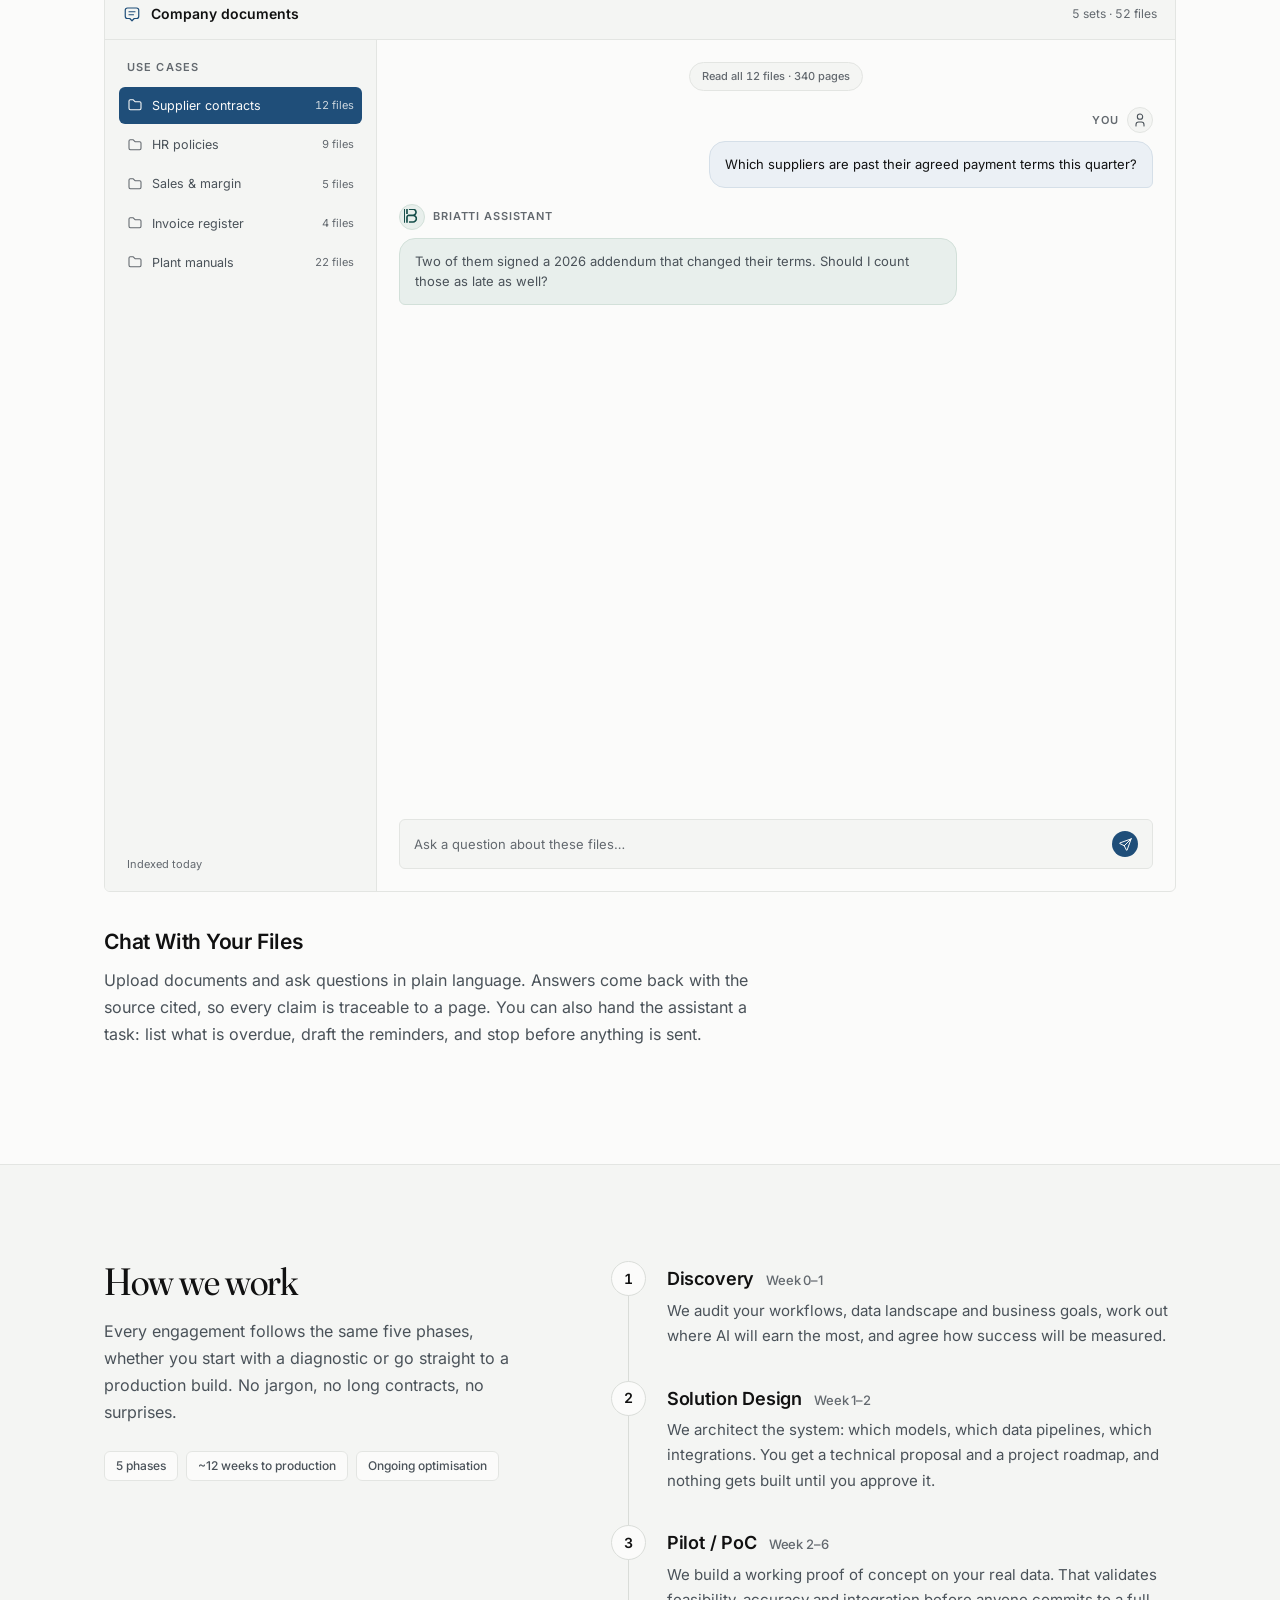
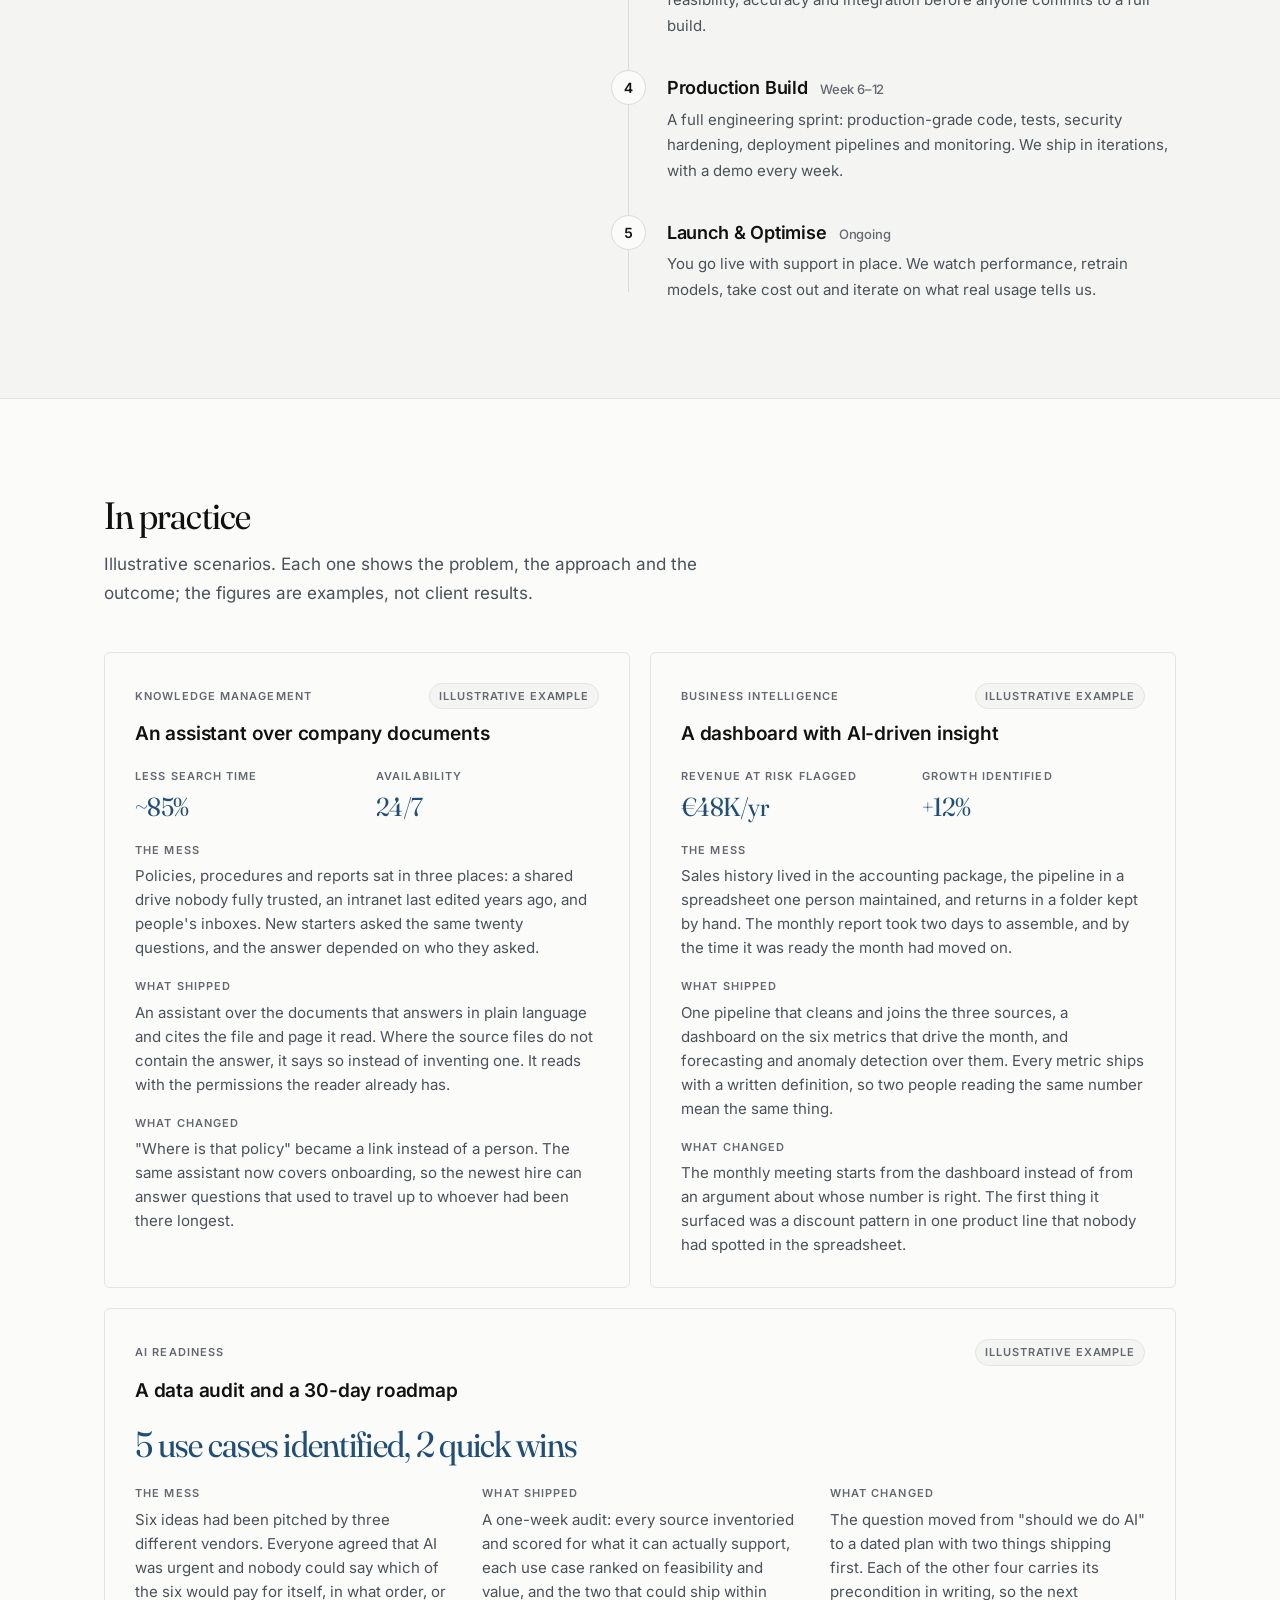
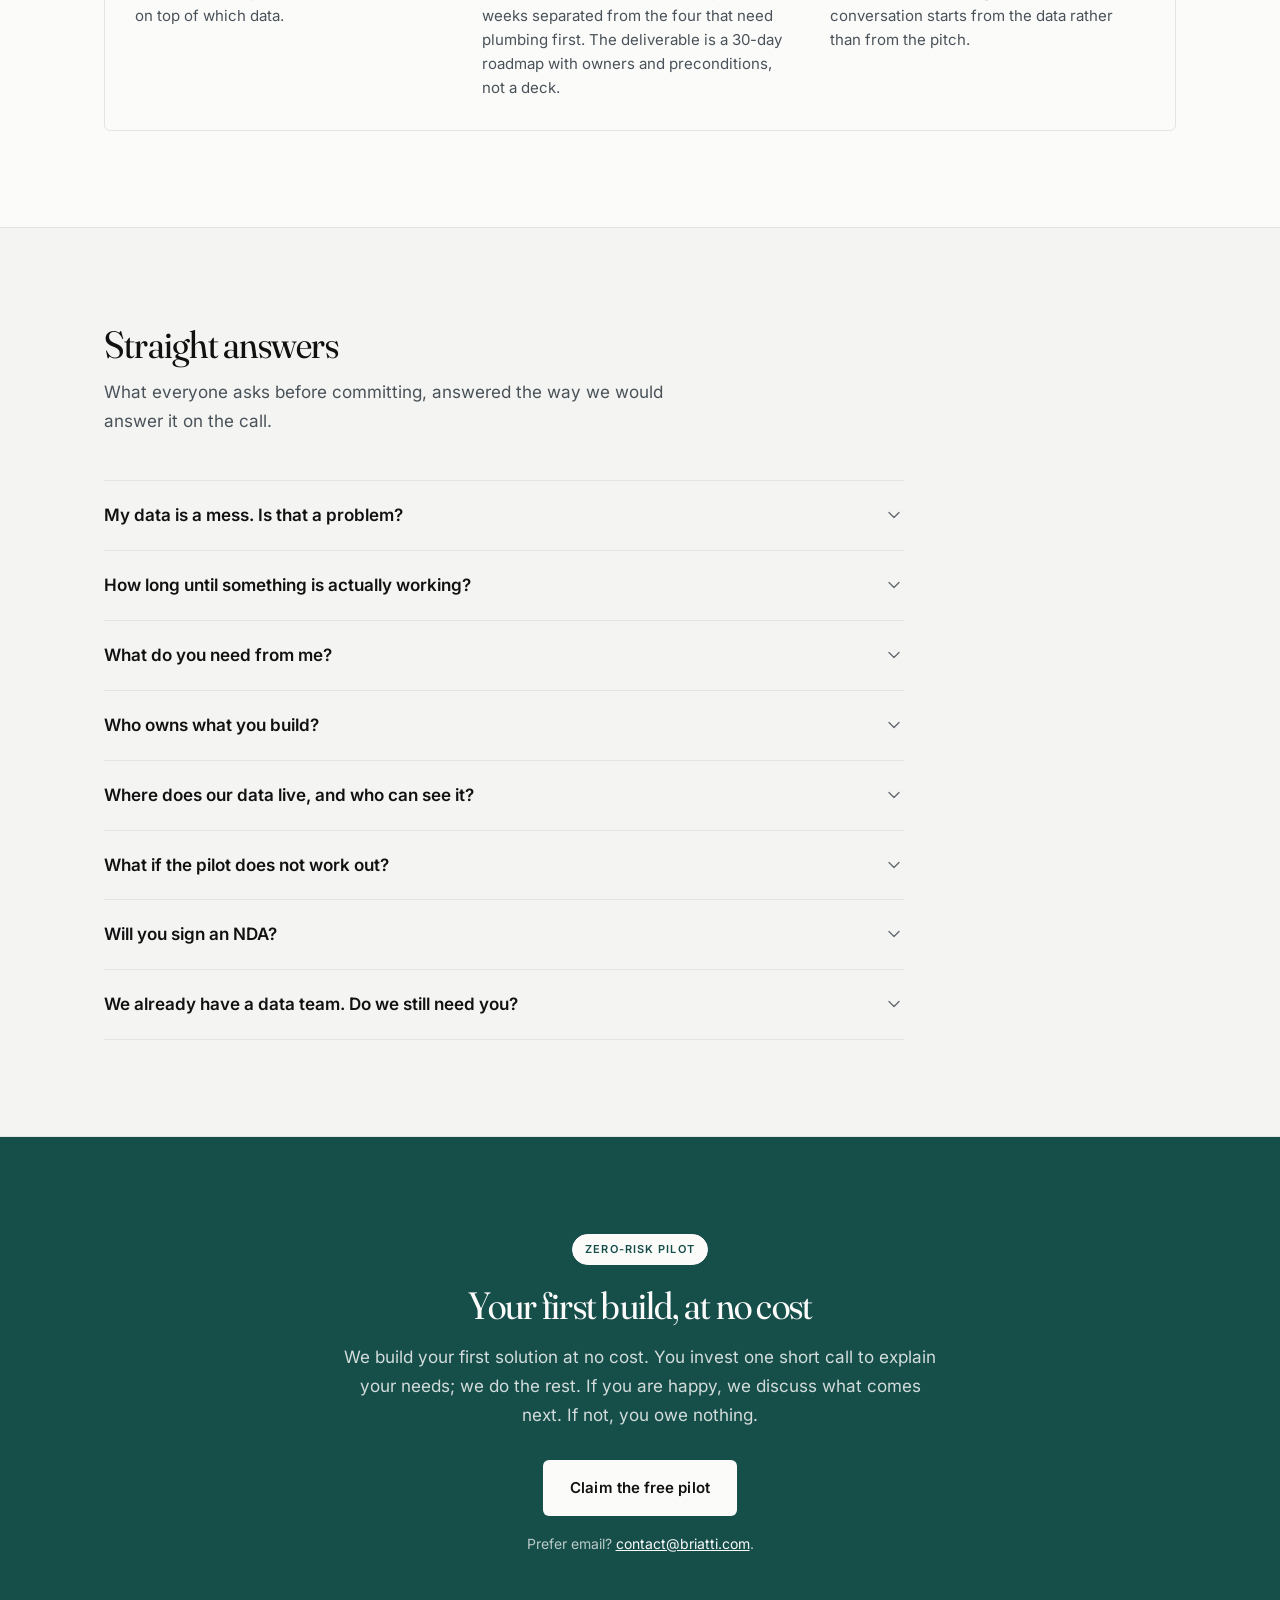
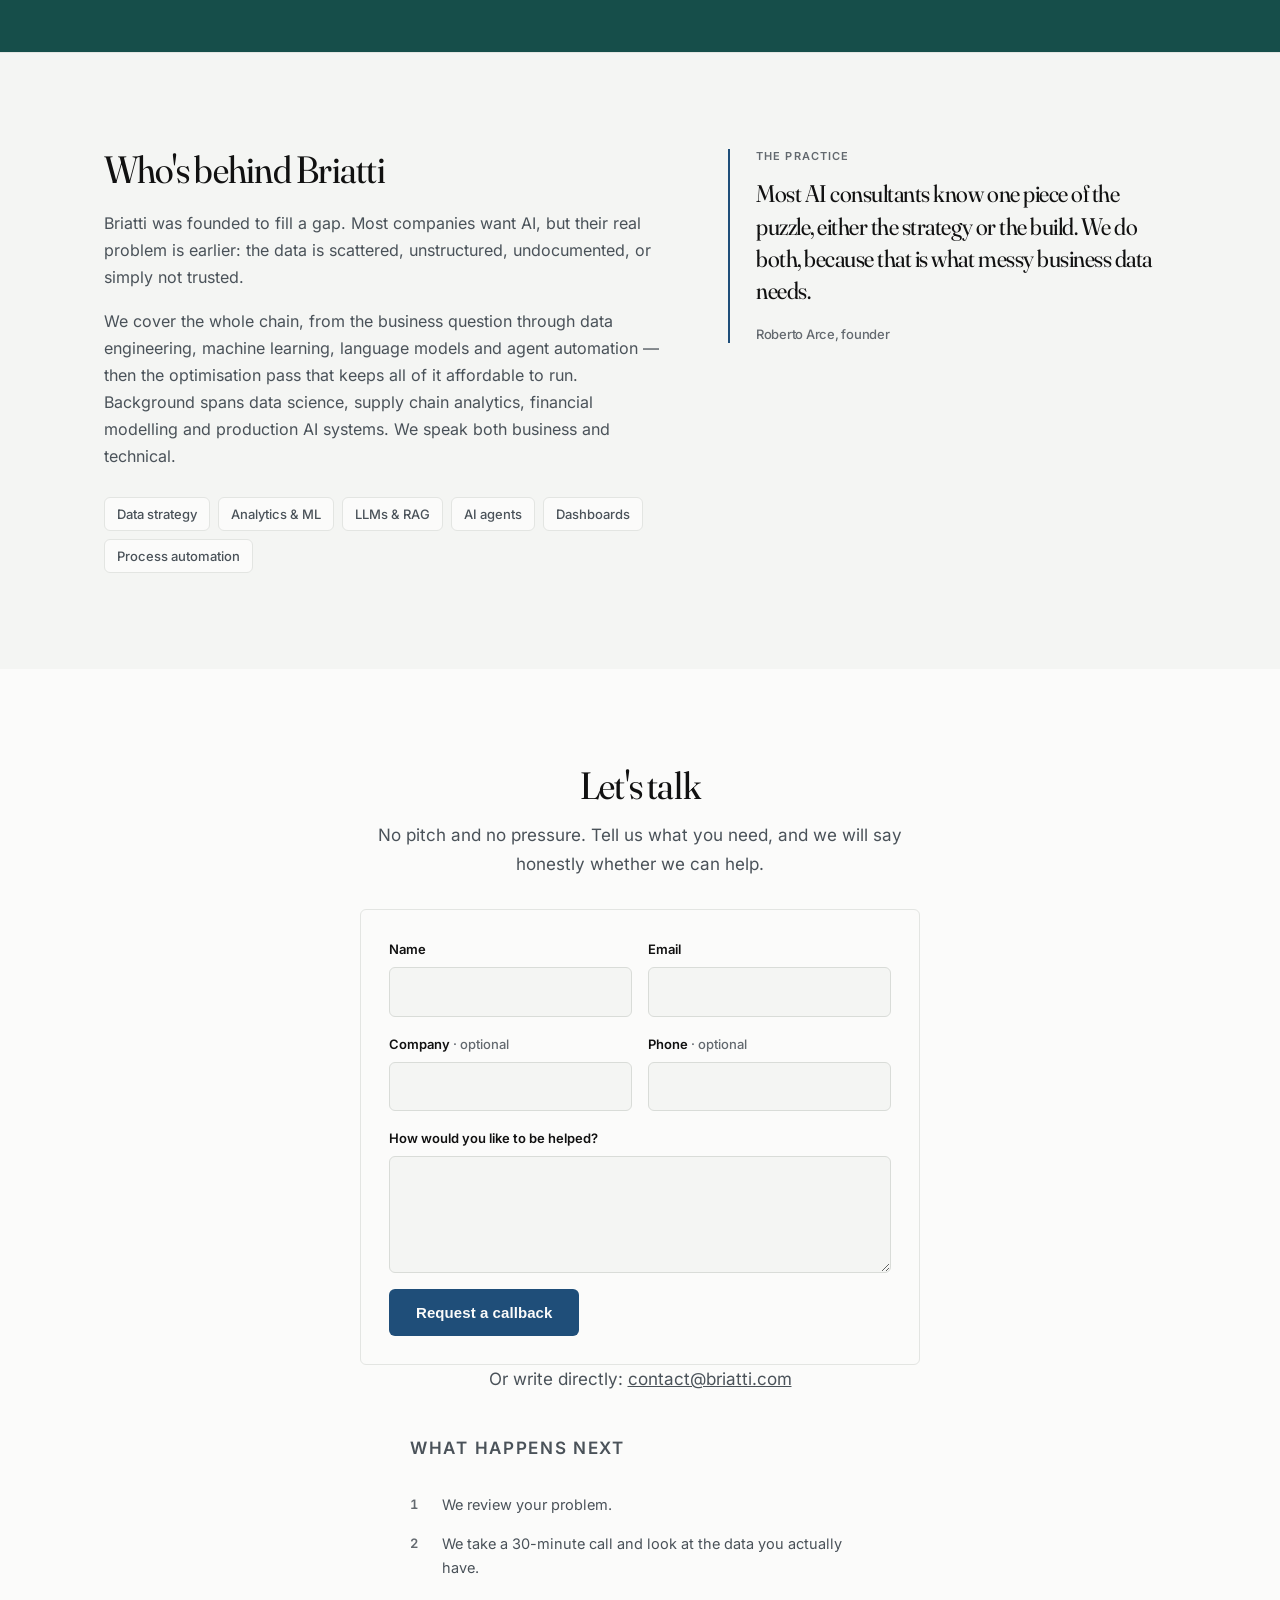
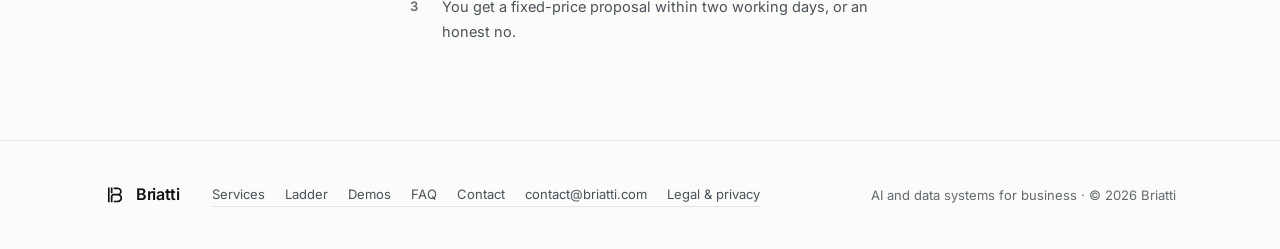
==== commit 3625b061: "feat: restore the brand system, teal contrast and company voice Restore the #FBFBFA paper and the or" ====
--- a/index.html
+++ b/index.html
@@ -9,18 +9,18 @@
   <meta property="og:type" content="website">
   <meta property="og:site_name" content="Briatti">
   <meta property="og:title" content="Briatti | AI and data systems for business">
-  <meta property="og:description" content="A one-person AI engineering practice: data systems, workflow automation and optimisation. Dashboards, cited document Q&amp;A and agents, built on the data you already have. Prices published, zero-risk first build.">
+  <meta property="og:description" content="An AI engineering practice: data systems, workflow automation and optimisation. Dashboards, cited document Q&amp;A and agents, built on the data you already have. Prices published, zero-risk first build.">
   <meta property="og:url" content="https://www.briatti.com/">
   <meta property="og:image" content="https://www.briatti.com/img/og.png">
   <meta property="og:image:width" content="1200">
   <meta property="og:image:height" content="630">
-  <meta property="og:image:alt" content="Briatti: your files routed through the agent that knows each format.">
+  <meta property="og:image:alt" content="Briatti brand card: We put AI engineering to work on the business you already run.">
   <meta property="og:locale" content="en">
   <meta name="twitter:card" content="summary_large_image">
   <meta name="twitter:title" content="Briatti | AI and data systems for business">
-  <meta name="twitter:description" content="A one-person AI engineering practice: data systems, automation and optimisation on the data you already have.">
+  <meta name="twitter:description" content="An AI engineering practice: data systems, automation and optimisation on the data you already have.">
   <meta name="twitter:image" content="https://www.briatti.com/img/og.png">
-  <meta name="twitter:image:alt" content="Briatti: your files routed through the agent that knows each format.">
+  <meta name="twitter:image:alt" content="Briatti brand card: We put AI engineering to work on the business you already run.">
   <meta name="theme-color" content="#FBFBFA">
   <link rel="icon" href="img/favicon.svg" type="image/svg+xml">
   <link rel="icon" href="img/icon-32.png" sizes="32x32">
@@ -39,9 +39,9 @@
       "@id": "https://www.briatti.com/#org",
       "name": "Briatti",
       "url": "https://www.briatti.com/",
-      "logo": "https://www.briatti.com/img/og.png",
+      "logo": "https://www.briatti.com/img/logo-512.png",
       "email": "contact@briatti.com",
-      "description": "Briatti is a one-person AI engineering practice: data systems, workflow automation and optimisation, built on the data a company already has, however scattered or untrusted it is.",
+      "description": "Briatti is an AI engineering practice: data systems, workflow automation and optimisation, built on the data a company already has, however scattered or untrusted it is.",
       "founder": {
         "@id": "https://www.briatti.com/#founder"
       },
@@ -97,7 +97,7 @@
       },
       "inLanguage": "en",
       "datePublished": "2025-10-28",
-      "dateModified": "2026-10-17"
+      "dateModified": "2026-10-25"
     },
     {
       "@type": "OfferCatalog",
@@ -208,7 +208,7 @@
           "name": "Who owns what you build?",
           "acceptedAnswer": {
             "@type": "Answer",
-            "text": "You do: the code, the pipeline, the documents, the definitions. It is handed over at the end with a runbook, written so the work does not quietly depend on me being available."
+            "text": "You do: the code, the pipeline, the documents, the definitions. It is handed over at the end with a runbook, written so the work does not quietly depend on any one person being available."
           }
         },
         {
@@ -301,7 +301,8 @@
       unicode-range: U+0100-02BA, U+02BD-02C5, U+02C7-02CC, U+02CE-02D7, U+02DD-02FF, U+0304, U+0308, U+0329, U+1D00-1DBF, U+1E00-1E9F, U+1EF2-1EFF, U+2020, U+20A0-20AB, U+20AD-20C4, U+2113, U+2C60-2C7F, U+A720-A7FF;
     }
     :root {
-      --ink: #11181D;
+      --ink: #111111;
+      --ink-rgb: 17,17,17;
       --ink-2: #4A5259;
       --ink-3: #63696F;
       --paper: #FBFBFA;
@@ -380,29 +381,49 @@
       backdrop-filter: blur(14px); -webkit-backdrop-filter: blur(14px);
       border-bottom: 1px solid var(--line);
     }
-    nav.is-stuck { box-shadow: 0 1px 0 rgba(17,24,29,.04), 0 10px 30px -22px rgba(17,24,29,.3); }
+    nav.is-stuck { box-shadow: 0 1px 0 rgba(var(--ink-rgb), .04), 0 10px 30px -22px rgba(var(--ink-rgb), .3); }
     .nav-inner { display: flex; align-items: center; gap: 28px; height: var(--nav-h); }
     .brand { display: flex; align-items: center; gap: 10px; text-decoration: none; color: var(--ink); }
-    .brand svg { width: 24px; height: 24px; flex-shrink: 0; }
+    .brand svg, .brand img { width: 24px; height: 24px; flex-shrink: 0; }
     .brand span { font-size: 17px; font-weight: 600; letter-spacing: -.02em; }
     .nav-links { display: flex; align-items: center; gap: 26px; margin-left: auto; }
     .nav-links a { font-size: 14px; font-weight: 500; color: var(--ink-2); text-decoration: none; }
     .nav-links a:hover { color: var(--ink); }
     .nav-links a.nav-cta {
-      color: #fff; background: var(--cobalt);
+      color: var(--paper); background: var(--cobalt);
       padding: 9px 16px; border-radius: var(--r); font-weight: 600;
       transition: background .14s var(--e-out);
     }
-    .nav-links a.nav-cta:hover { background: var(--cobalt-deep); color: #fff; }
+    .nav-links a.nav-cta:hover { background: var(--cobalt-deep); color: var(--paper); }
+    /* the mobile menu is a native disclosure, so it works with JavaScript off */
+    .nav-mobile { display: none; }
+    .nav-mobile summary {
+      list-style: none; cursor: pointer; padding: 9px 2px;
+      font-size: 14px; font-weight: 500; color: var(--ink-2);
+      user-select: none;
+    }
+    .nav-mobile summary::-webkit-details-marker { display: none; }
+    .nav-mobile summary:hover { color: var(--ink); }
+    .nav-mobile-panel {
+      position: absolute; right: var(--gutter); top: calc(var(--nav-h) + 8px);
+      width: 224px; display: grid; gap: 2px; padding: 10px;
+      background: var(--paper); border: 1px solid var(--line); border-radius: var(--r);
+      box-shadow: 0 18px 40px -24px rgba(var(--ink-rgb), .35);
+    }
+    .nav-mobile-panel a {
+      display: block; padding: 9px 10px; border-radius: 4px;
+      font-size: 14px; font-weight: 500; color: var(--ink-2); text-decoration: none;
+    }
+    .nav-mobile-panel a:hover { background: var(--paper-2); color: var(--ink); }
     /* ---------- buttons & chips ---------- */
     .btn {
       display: inline-flex; align-items: center; gap: 8px;
-      padding: 13px 24px; border-radius: var(--r);
+      padding: 14px 26px; border-radius: var(--r);
       font-size: 15px; font-weight: 600; letter-spacing: .005em;
       text-decoration: none; border: 1px solid transparent;
       transition: background .14s var(--e-out), border-color .14s var(--e-out), color .14s var(--e-out), transform .14s var(--e-out);
     }
-    .btn-primary { background: var(--cobalt); color: #fff; }
+    .btn-primary { background: var(--cobalt); color: var(--paper); }
     .btn-primary:hover { background: var(--cobalt-deep); }
     .btn:active { transform: translateY(1px); }
     .chips { list-style: none; display: flex; flex-wrap: wrap; gap: 8px; }
@@ -431,29 +452,14 @@
     /* ---------- hero ---------- */
     .hero { position: relative; padding: calc(var(--nav-h) + 88px) 0 88px; overflow: hidden; }
 
-    /* layered ambient background: drifting colour blobs over a dot grid */
+    /* paper texture: a dot grid that fades out under the type */
     .hero-bg { position: absolute; inset: 0; z-index: -1; pointer-events: none; }
     .hero-bg .dots {
       position: absolute; inset: 0;
-      background-image: radial-gradient(rgba(17,24,29,.10) 1px, transparent 1px);
+      background-image: radial-gradient(rgba(var(--ink-rgb), .10) 1px, transparent 1px);
       background-size: 26px 26px;
       -webkit-mask-image: radial-gradient(ellipse 90% 80% at 50% 0%, #000 30%, transparent 78%);
       mask-image: radial-gradient(ellipse 90% 80% at 50% 0%, #000 30%, transparent 78%);
-    }
-    .blob { position: absolute; border-radius: 50%; filter: blur(70px); will-change: transform; }
-    .blob-a { width: 620px; height: 620px; top: -220px; left: -140px;
-      background: radial-gradient(circle at 30% 30%, rgba(31,78,121,.16), rgba(31,78,121,0) 70%);
-      animation: blob-drift 26s var(--e-in-out) infinite alternate; }
-    .blob-b { width: 720px; height: 720px; top: -160px; right: -220px;
-      background: radial-gradient(circle at 70% 40%, rgba(22,78,74,.13), rgba(22,78,74,0) 70%);
-      animation: blob-drift 32s var(--e-in-out) infinite alternate-reverse; }
-    .blob-c { width: 480px; height: 480px; bottom: -260px; left: 38%;
-      background: radial-gradient(circle at 50% 50%, rgba(230,225,216,.9), rgba(230,225,216,0) 70%);
-      animation: blob-drift 22s var(--e-in-out) infinite alternate; }
-    @keyframes blob-drift {
-      from { transform: translate3d(0,0,0) scale(1); }
-      to
-   { transform: translate3d(60px, 40px, 0) scale(1.12); }
     }
     /* a thin light seam that grounds the section */
     .hero::after {
@@ -461,26 +467,17 @@
       background: linear-gradient(90deg, transparent, var(--line-2) 20%, var(--line-2) 80%, transparent);
     }
 
-    /* eyebrow pill with a live status dot */
+    /* eyebrow pill */
     .hero-pill {
-      display: inline-flex; align-items: center; gap: 10px;
+      display: inline-flex; align-items: center;
       font-size: 12px; font-weight: 600; letter-spacing: .12em; text-transform: uppercase;
       color: var(--cobalt); background: var(--paper);
       border: 1px solid var(--line-tint); border-radius: 100px;
       padding: 8px 16px; margin-bottom: 30px;
-      box-shadow: 0 1px 2px rgba(17,24,29,.04);
       opacity: 0; animation: hero-in .7s var(--e-out) .05s forwards;
     }
-    .pulse { position: relative; width: 8px; height: 8px; flex: none; }
-    .pulse::before { content: ''; position: absolute; inset: 0; border-radius: 50%; background: var(--teal); }
-    .pulse::after { content: ''; position: absolute; inset: 0; border-radius: 50%; background: var(--teal);
-      animation: pulse-ring 2.2s var(--e-out) infinite; }
-    @keyframes pulse-ring {
-      0% { transform: scale(1); opacity: .55; }
-      70%, 100% { transform: scale(2.6); opacity: 0; }
-    }
-
-    /* headline: masked line reveal + rotating noun + gradient accent */
+
+    /* headline: masked line reveal, one coloured word, one drawn underline */
     .hero h1 {
       font-family: 'Fraunces', Georgia, serif; font-weight: 400;
       font-variation-settings: "opsz" 144, "SOFT" 30;
@@ -489,37 +486,21 @@
       max-width: 24ch; margin-bottom: 26px;
     }
     .hl-line { display: block; overflow: hidden; padding-bottom: .08em; margin-bottom: -.08em; }
-    .hl-line > span { display: inline-block; transform: translateY(115%); animation: line-rise .95s var(--e-out) forwards; }
-    .hl-line:nth-child(1) > span { animation-delay: .15s; }
-    .hl-line:nth-child(2) > span { animation-delay: .27s; }
-    .hl-line:nth-child(3) > span { animation-delay: .39s; }
+    .hl-line > span { display: inline-block; transform: translateY(115%); animation: line-rise .7s var(--e-out) forwards; }
+    .hl-line:nth-child(1) > span { animation-delay: .05s; }
+    .hl-line:nth-child(2) > span { animation-delay: .12s; }
+    .hl-line:nth-child(3) > span { animation-delay: .19s; }
     @keyframes line-rise { to { transform: none; } }
 
-    .accent { font-style: italic; background: linear-gradient(100deg, var(--cobalt) 20%, var(--teal) 90%);
-      -webkit-background-clip: text; background-clip: text; color: transparent; padding-right: .04em; }
-
-    /* the rotating noun: every word shares one grid cell, so the box sizes to the widest.
-       Each word is visible for its whole slot and leaves as the next arrives, so the
-       headline is never missing its noun. */
-    .rotator { display: inline-grid; vertical-align: bottom; perspective: 400px; }
-    .rotator > span { grid-area: 1 / 1; justify-self: start; position: relative; white-space: nowrap; color: var(--cobalt); opacity: 0; }
-    .rotator.rot-4 > span { animation: spin-4 12s var(--e-in-out) infinite; }
-    .rotator.rot-4 > span:nth-child(2) { animation-delay: -9s; }
-    .rotator.rot-4 > span:nth-child(3) { animation-delay: -6s; }
-    .rotator.rot-4 > span:nth-child(4) { animation-delay: -3s; }
-    /* the underline is a drawn curve, exactly as wide as the word above it: it lives inside
-       the word's own box, so it stretches with the word rather than with the widest one */
-    .rot-u { position: absolute; left: 0; bottom: -.1em; width: 100%; height: .2em; overflow: visible; }
-    .rot-u path {
+    /* the one coloured word: roman Fraunces in the brand accent, underlined by hand.
+       Fraunces is loaded in roman only, so an italic here would be synthesised. */
+    .accent { position: relative; display: inline-block; font-style: normal; color: var(--cobalt); }
+    .accent-u { position: absolute; left: 0; bottom: -.12em; width: 100%; height: .18em; overflow: visible; }
+    .accent-u path {
       fill: none; stroke: var(--cobalt); stroke-width: 3; stroke-linecap: round; vector-effect: non-scaling-stroke;
       stroke-dasharray: 100; animation: hl-draw 1.1s var(--e-out) .9s backwards;
     }
     @keyframes hl-draw { from { stroke-dashoffset: 100; } }
-    @keyframes spin-4 {
-      0% { opacity: 0; transform: translateY(60%) rotateX(50deg); }
-      6%, 25% { opacity: 1; transform: none; }
-      31%, 100% { opacity: 0; transform: translateY(-60%) rotateX(-50deg); }
-    }
 
     .hero-sub { font-size: 18px; line-height: 1.65; color: var(--ink-2); max-width: 48ch; margin-bottom: 34px;
       opacity: 0; animation: hero-in .8s var(--e-out) .55s forwards; }
@@ -548,13 +529,6 @@
     @keyframes arw-draw { to { stroke-dashoffset: 0; } }
     .lead-arrow .arw-tip { animation: arw-nudge 2.8s var(--e-in-out) 2.5s infinite; }
     @keyframes arw-nudge { 0%, 100% { transform: translate(0, 0); } 50% { transform: translate(4px, 3px); } }
-    .btn { display: inline-flex; align-items: center; gap: 8px; padding: 14px 26px; border-radius: var(--r);
-      font-size: 15px; font-weight: 600; letter-spacing: .005em; text-decoration: none; border: 1px solid transparent;
-      transition: transform .18s var(--e-out), box-shadow .18s var(--e-out), background .18s var(--e-out); }
-    .btn-primary { color: #fff; background: linear-gradient(135deg, var(--cobalt), var(--cobalt-deep));
-      box-shadow: 0 1px 2px rgba(22,57,90,.25), 0 10px 24px -10px rgba(31,78,121,.5); }
-    .btn-primary:hover { transform: translateY(-2px); box-shadow: 0 2px 4px rgba(22,57,90,.25), 0 16px 32px -12px rgba(31,78,121,.55); }
-    .btn:active { transform: translateY(0); }
 
     /* proof row: checks pop in one by one */
     .proof { list-style: none; display: flex; flex-wrap: wrap; align-items: center;
@@ -569,16 +543,11 @@
     @keyframes proof-in { to { opacity: 1; transform: none; } }
     .proof svg { width: 16px; height: 16px; color: var(--teal); flex: none; }
 
-    /* the diagram, promoted to a designed panel */
+    /* the diagram sits on a teal-tinted card: hairline, shared radius, no shadow */
     .hero-art { margin-top: 76px; position: relative;
-      border: 1px solid var(--line); border-radius: 12px;
-      background:
-        radial-gradient(ellipse 60% 90% at 12% 0%, var(--cobalt-tint), transparent 60%),
-        radial-gradient(ellipse 55% 90% at 92% 100%, var(--teal-tint), transparent 60%),
-        linear-gradient(180deg, #FFFFFF, var(--paper-2));
-      box-shadow: 0 1px 2px rgba(17,24,29,.04), 0 24px 48px -32px rgba(17,24,29,.22);
-      padding: 26px 26px 10px;
-      opacity: 0; animation: hero-in 1s var(--e-out) .5s forwards; }
+      border: 1px solid var(--line-teal); border-radius: var(--r);
+      background: var(--teal-tint);
+      padding: 26px 26px 10px; }
     .hero-art svg { display: block; width: 100%; height: auto; }
 
     .agent-flow { color: var(--ink); }
@@ -588,7 +557,7 @@
     .agent-flow .node-lbl { font: 600 13px/1 'Inter', sans-serif; letter-spacing: .06em; fill: var(--ink); }
     .agent-flow .out-t { font: 500 14px/1 'Inter', sans-serif; fill: var(--ink-2); }
     .agent-flow .chip { fill: var(--paper); stroke: var(--line-2); }
-    .agent-flow .card { fill: #FFFFFF; stroke: var(--line-2); }
+    .agent-flow .card { fill: var(--paper); stroke: var(--line-2); }
     .agent-flow .glyph { fill: none; stroke: var(--ink-3); stroke-width: 1.4; stroke-linecap: round; }
 
     /* input rails: continuous marching dashes, always alive */
@@ -638,12 +607,12 @@
     /* loops pause off screen or in a hidden tab */
     .is-still .agent-flow * { animation-play-state: paused; }
 
-    @media (max-width: 900px) {
-      .hero { padding: calc(var(--nav-h) + 56px) 0 56px; }
-      .hero-art { margin-top: 48px; padding: 18px 18px 6px; }
+    /* the diagram needs its width: below this the labels fall under the legibility floor */
+    @media (max-width: 1024px) {
+      .offer.span-7, .offer.span-5, .offer.span-6 { grid-column: span 6; }
       .hero-art .agent-flow { display: none; }
-      .agent-list { display: grid; list-style: none; border-top: 1px solid var(--line); }
-      .agent-list li { display: grid; gap: 5px; padding: 16px 0; border-bottom: 1px solid var(--line); }
+      .agent-list { display: grid; list-style: none; border-top: 1px solid var(--line-teal); }
+      .agent-list li { display: grid; gap: 5px; padding: 16px 0; border-bottom: 1px solid var(--line-teal); }
       .al-file { font-size: 13.5px; color: var(--ink-2); }
       .al-agent { font-size: 11px; font-weight: 600; letter-spacing: .1em; text-transform: uppercase; color: var(--ink); }
       .al-out { display: flex; align-items: center; gap: 8px; font-size: 15px; color: var(--ink-2); }
@@ -655,9 +624,7 @@
       .lead-arrow path { animation: none !important; stroke-dashoffset: 0 !important; }
       .lead-arrow .arw-tip { animation: none !important; transform: none !important; }
       .proof li { opacity: 1 !important; transform: none !important; animation: none !important; }
-      .blob, .pulse::after { animation: none !important; }
-      .rotator > span { opacity: 0; animation: none !important; }
-      .rotator > span:first-child { opacity: 1; }
+      .accent-u path { animation: none !important; stroke-dashoffset: 0 !important; }
       .agent-flow .token, .agent-flow .token-glow, .agent-flow .ring { display: none; }
       .agent-flow .rail-out { animation: none !important; stroke-dashoffset: 0; }
       .agent-flow .out { opacity: 1 !important; transform: none !important; animation: none !important; }
@@ -761,9 +728,9 @@
     .demo-shot {
       display: block; border: 1px solid var(--line); border-radius: var(--r);
       overflow: hidden; background: var(--paper-2);
-      transition: transform .24s var(--e-out), border-color .24s var(--e-out);
-    }
-    .demo-shot:hover { transform: translateY(-2px); border-color: var(--line-2); }
+      transition: border-color .24s var(--e-out);
+    }
+    .demo-shot:hover { border-color: var(--line-2); }
     .demo-copy h3 { font-size: 21px; margin-bottom: 10px; }
     .demo-copy p { font-size: 16px; color: var(--ink-2); margin-bottom: 20px; }
     /* ---------- chat mock ---------- */
@@ -921,12 +888,18 @@
       background: var(--paper); border: 1px solid var(--line);
       border-radius: var(--r); padding: 30px; display: flex; flex-direction: column;
     }
-    .case-dept { font-size: 11px; font-weight: 600; letter-spacing: .1em; text-transform: uppercase; color: var(--ink-3); margin-bottom: 12px; }
+    .case-top { display: flex; flex-wrap: wrap; align-items: center; justify-content: space-between; gap: 8px; margin-bottom: 12px; }
+    .case-dept { font-size: 11px; font-weight: 600; letter-spacing: .1em; text-transform: uppercase; color: var(--ink-3); margin-bottom: 0; }
+    .case-flag {
+      font-size: 11px; font-weight: 600; letter-spacing: .08em; text-transform: uppercase;
+      color: var(--ink-3); border: 1px solid var(--line); border-radius: 100px;
+      padding: 3px 9px; background: var(--paper-2);
+    }
     .case h3 { font-size: 19px; margin-bottom: 20px; }
     .case-figs { display: grid; grid-template-columns: repeat(2, 1fr); gap: 18px; margin-bottom: 22px; }
     .case-figs dd { font-family: 'Fraunces', Georgia, serif; font-weight: 400;
       font-variation-settings: "opsz" 144, "SOFT" 30;
-      font-size: 34px; line-height: 1; letter-spacing: -.02em; color: var(--cobalt);
+      font-size: 26px; line-height: 1; letter-spacing: -.02em; color: var(--cobalt);
       font-variant-numeric: tabular-nums; }
     .case-figs dt { font-size: 11px; font-weight: 600; letter-spacing: .1em;
       text-transform: uppercase; color: var(--ink-3); margin-bottom: 8px; }
@@ -938,7 +911,6 @@
       display: block; font-size: 11px; font-weight: 600; letter-spacing: .1em;
       text-transform: uppercase; color: var(--ink-3); margin-bottom: 5px;
     }
-    .case-note { margin-top: auto; padding-top: 20px; font-size: 12px; color: var(--ink-3); }
     .case-wide { grid-column: span 2; }
     .case-wide .figure { font-size: clamp(24px, 3vw, 36px); line-height: 1.15; color: var(--cobalt); margin-bottom: 20px; }
     /* the wide case has room to show the three beats side by side instead of one long line */
@@ -961,32 +933,44 @@
     .faq details[open] > summary .chev { color: var(--ink); }
     .faq p { padding-bottom: 22px; font-size: 15.5px; color: var(--ink-2); }
     /* ---------- pilot ---------- */
-    .band-pilot { background: var(--cobalt-tint); border-top: 1px solid var(--line-tint); border-bottom: 1px solid var(--line-tint); text-align: center; }
+    .band-pilot { background: var(--teal); color: var(--paper); border-top: 1px solid var(--teal); border-bottom: 1px solid var(--teal); text-align: center; }
     .band-pilot .container { max-width: 720px; }
     .band-pilot .pill {
       display: inline-block; font-size: 11px; font-weight: 600; letter-spacing: .1em;
-      text-transform: uppercase; color: var(--cobalt);
-      background: var(--paper); border: 1px solid var(--line-tint);
+      text-transform: uppercase; color: var(--teal);
+      background: var(--paper); border: 1px solid var(--paper);
       padding: 5px 12px; border-radius: 100px; margin-bottom: 20px;
     }
-    .band-pilot h2 { margin-bottom: 16px; }
-    .band-pilot p { font-size: 17px; color: var(--ink-2); margin: 0 auto 30px; max-width: 54ch; }
+    .band-pilot h2 { color: var(--paper); margin-bottom: 16px; }
+    .band-pilot p { font-size: 17px; color: rgba(251,251,250,.82); margin: 0 auto 30px; max-width: 54ch; }
+    .band-pilot .btn-primary { background: var(--paper); color: var(--ink); }
+    .band-pilot .btn-primary:hover { background: var(--teal-tint); color: var(--ink); }
+    .band-pilot :focus-visible { outline-color: var(--paper); }
+    .band-pilot .btn-primary:focus-visible { outline-color: var(--ink); }
     /* ---------- about ---------- */
     #about { background: var(--paper-2); border-top: 1px solid var(--line); }
     .about-grid { display: grid; grid-template-columns: 1.25fr 1fr; gap: 64px; align-items: start; }
     .about-grid h2 { margin-bottom: 18px; }
     .about-grid p { font-size: 16px; color: var(--ink-2); margin-bottom: 16px; }
     .about-grid .chips { margin-top: 26px; }
-    .about-quote {
+    .about-note {
       border-left: 2px solid var(--cobalt); padding-left: 26px;
     }
-    .about-quote blockquote p {
+    .about-grid .about-note .about-note-k {
+      font-family: 'Inter', system-ui, -apple-system, 'Segoe UI', sans-serif;
+      font-size: 11px; font-weight: 600; letter-spacing: .1em; text-transform: uppercase;
+      color: var(--ink-3); margin-bottom: 14px;
+    }
+    .about-grid .about-note p {
       font-family: 'Fraunces', Georgia, serif; font-weight: 400;
       font-variation-settings: "opsz" 144, "SOFT" 30;
       font-size: clamp(19px, 2vw, 24px); line-height: 1.35; letter-spacing: -.02em;
       color: var(--ink); margin-bottom: 18px;
     }
-    .about-quote figcaption { font-size: 13px; font-weight: 500; color: var(--ink-3); }
+    .about-grid .about-note .about-note-by {
+      font-family: 'Inter', system-ui, -apple-system, 'Segoe UI', sans-serif;
+      font-size: 13px; font-weight: 500; color: var(--ink-3); margin-bottom: 0;
+    }
     /* ---------- contact ---------- */
     #contact { text-align: center; }
     #contact .container { max-width: 720px; }
@@ -999,7 +983,6 @@
     .contact-form {
       text-align: left; display: grid; gap: 16px; max-width: 560px; margin: 0 auto;
       padding: 28px; background: var(--paper); border: 1px solid var(--line); border-radius: var(--r);
-      box-shadow: 0 1px 2px rgba(17,24,29,.04);
     }
     .contact-form .field { display: grid; gap: 7px; }
     .contact-form .field-row { display: grid; grid-template-columns: 1fr 1fr; gap: 16px; }
@@ -1036,7 +1019,8 @@
        clipboard (see the script) — the link itself is unchanged and still works where it can. */
     .cta-alt { margin-top: 18px; font-size: 14px; color: var(--ink-3); }
     .cta-alt a { color: var(--ink-2); }
-    .band-pilot .cta-alt { margin: 16px auto 0; font-size: 14px; }
+    .band-pilot .cta-alt { margin: 16px auto 0; font-size: 14px; color: rgba(251,251,250,.72); }
+    .band-pilot .cta-alt a { color: var(--paper); }
     .next { margin: 40px auto 0; max-width: 46ch; text-align: left; }
     .next .eyebrow { margin-bottom: 16px; }
     .next-steps { list-style: none; display: grid; gap: 14px; }
@@ -1045,7 +1029,10 @@
     footer { border-top: 1px solid var(--line); padding: 40px 0; }
     .foot-inner { display: flex; flex-wrap: wrap; align-items: center; gap: 18px 32px; }
     .foot-brand { display: flex; align-items: center; gap: 10px; font-weight: 600; letter-spacing: -.02em; }
-    .foot-brand svg { width: 22px; height: 22px; }
+    .foot-brand svg, .foot-brand img { width: 22px; height: 22px; }
+    .foot-links { display: flex; flex-wrap: wrap; align-items: center; gap: 10px 20px; font-size: 13px; }
+    .foot-links a { color: var(--ink-2); text-decoration: none; }
+    .foot-links a:hover { color: var(--ink); }
     .foot-inner p { font-size: 13px; color: var(--ink-3); margin-left: auto; }
     .foot-inner a { color: var(--ink-2); }
     /* ---------- motion ---------- */
@@ -1057,24 +1044,16 @@
     @media (max-width: 900px) {
       section { padding: 64px 0; }
       .hero { padding: calc(var(--nav-h) + 56px) 0 32px; }
-      .hero-art { margin-top: 44px; }
+      .hero-art { margin-top: 44px; padding: 18px 18px 6px; }
       .lede { padding-bottom: 64px; }
       .offers { grid-template-columns: 1fr; }
-      .offer { grid-column: auto; }
+      .offer, .offer.span-7, .offer.span-5, .offer.span-6 { grid-column: auto; }
       .demo-row { grid-template-columns: 1fr; gap: 26px; }
       .process-grid { grid-template-columns: 1fr; gap: 40px; }
       .process-head { position: static; }
       .cases { grid-template-columns: 1fr; }
       .case-wide { grid-column: span 1; }
       .about-grid { grid-template-columns: 1fr; gap: 40px; }
-      /* the diagram needs its width; below this it becomes the same three examples as a list */
-      .hero-art .agent-flow { display: none; }
-      .agent-list { display: grid; list-style: none; border-top: 1px solid var(--line); }
-      .agent-list li { display: grid; gap: 5px; padding: 16px 0; border-bottom: 1px solid var(--line); }
-      .al-file { font-size: 13.5px; color: var(--ink-2); }
-      .al-agent { font-size: 11px; font-weight: 600; letter-spacing: .1em; text-transform: uppercase; color: var(--ink); }
-      .al-out { display: flex; align-items: center; gap: 8px; font-size: 15px; color: var(--ink-2); }
-      .al-out svg { width: 15px; height: 15px; color: var(--teal); flex: none; }
     }
     @media (max-width: 720px) {
       :root { --gutter: 20px; }
@@ -1082,7 +1061,8 @@
       .hero-actions { flex-direction: column; align-items: flex-start; gap: 12px; }
       .lead-arrow { transform: rotate(45deg); margin: -2px 0 -2px 46px; height: 32px; }
       .nav-links { gap: 16px; }
-      .nav-links a:not(.nav-cta) { display: none; }
+      .nav-links > a:not(.nav-cta) { display: none; }
+      .nav-mobile { display: block; }
       .hero h1 br { display: none; }
       .hero-sub { font-size: 17px; }
       .case { padding: 24px; }
@@ -1129,10 +1109,10 @@
   <symbol id="i-user" viewBox="0 0 24 24" fill="none" stroke="currentColor" stroke-width="1.6" stroke-linecap="round" stroke-linejoin="round"><path d="M8 7a4 4 0 1 0 8 0a4 4 0 0 0 -8 0"/><path d="M6 21v-2a4 4 0 0 1 4 -4h4a4 4 0 0 1 4 4v2"/></symbol>
   <symbol id="i-check" viewBox="0 0 24 24" fill="none" stroke="currentColor" stroke-width="1.6" stroke-linecap="round" stroke-linejoin="round"><path d="M5 12l5 5l10 -10"/></symbol>
   <symbol id="i-send" viewBox="0 0 24 24" fill="none" stroke="currentColor" stroke-width="1.6" stroke-linecap="round" stroke-linejoin="round"><path d="M10 14l11 -11"/><path d="M21 3l-6.5 18a.55 .55 0 0 1 -1 0l-3.5 -7l-7 -3.5a.55 .55 0 0 1 0 -1l18 -6.5"/></symbol>
-  <symbol id="i-chevron" viewBox="0 0 24 24" fill="none" stroke="currentColor" stroke-width="1.6" stroke-linecap="round" stroke-linejoin="round"><path d="M6 9l6 6l6 -6"/></symbol></svg><a class="skip" href="#main">Skip to content</a><nav id="nav">
+  <symbol id="i-chevron" viewBox="0 0 24 24" fill="none" stroke="currentColor" stroke-width="1.6" stroke-linecap="round" stroke-linejoin="round"><path d="M6 9l6 6l6 -6"/></symbol></svg><a class="skip" href="#main">Skip to content</a><nav id="nav" aria-label="Main">
   <div class="container nav-inner">
     <a class="brand" href="/" aria-label="Briatti home">
-      <svg viewBox="30 20 175 175" aria-hidden="true"><use href="#mark"/></svg>
+      <img src="img/favicon.svg" width="24" height="24" alt="">
       <span>Briatti</span>
     </a>
     <div class="nav-links">
@@ -1140,23 +1120,30 @@
       <a href="#ladder">Ladder</a>
       <a href="#demos">Demos</a>
       <a href="#about">About</a>
-      <a href="demo.html" class="nav-cta">View the dashboard</a>
+      <a href="#contact" class="nav-cta">Contact</a>
+      <details class="nav-mobile">
+        <summary>Menu</summary>
+        <div class="nav-mobile-panel">
+          <a href="#services">Services</a>
+          <a href="#ladder">Ladder</a>
+          <a href="#demos">Demos</a>
+          <a href="#about">About</a>
+          <a href="demo.html">Dashboard demo</a>
+        </div>
+      </details>
     </div>
   </div></nav><main id="main">
   <header class="hero">
     <div class="hero-bg" aria-hidden="true">
       <div class="dots"></div>
-      <div class="blob blob-a"></div>
-      <div class="blob blob-b"></div>
-      <div class="blob blob-c"></div>
     </div>
 
     <div class="container">
-      <p class="hero-pill"><span class="pulse" aria-hidden="true"></span>AI &amp; data systems for business</p>
+      <p class="hero-pill">AI &amp; data systems for business</p>
 
       <h1>
-        <span class="hl-line"><span>We put <span class="rotator rot-4" aria-hidden="true"><span>AI engineering<svg class="rot-u" viewBox="0 0 300 12" preserveAspectRatio="none" aria-hidden="true"><path d="M3 8 C 70 2, 150 11, 297 4" pathLength="100"/></svg></span><span>automation<svg class="rot-u" viewBox="0 0 300 12" preserveAspectRatio="none" aria-hidden="true"><path d="M3 8 C 70 2, 150 11, 297 4" pathLength="100"/></svg></span><span>optimisation<svg class="rot-u" viewBox="0 0 300 12" preserveAspectRatio="none" aria-hidden="true"><path d="M3 8 C 70 2, 150 11, 297 4" pathLength="100"/></svg></span><span>data engineering<svg class="rot-u" viewBox="0 0 300 12" preserveAspectRatio="none" aria-hidden="true"><path d="M3 8 C 70 2, 150 11, 297 4" pathLength="100"/></svg></span></span><span class="vh">AI engineering</span></span></span>
-        <span class="hl-line"><span>to <em class="accent">work</em> on the business</span></span>
+        <span class="hl-line"><span>We put AI engineering</span></span>
+        <span class="hl-line"><span>to <em class="accent">work<svg class="accent-u" viewBox="0 0 300 12" preserveAspectRatio="none" aria-hidden="true"><path d="M3 8 C 70 2, 150 11, 297 4" pathLength="100"/></svg></em> on the business</span></span>
         <span class="hl-line"><span>you already run.</span></span>
       </h1>
 
@@ -1175,9 +1162,9 @@
       <p class="cta-alt">Prefer email? <a href="mailto:contact@briatti.com">contact@briatti.com</a>.</p>
 
       <ul class="proof">
-        <li><svg viewBox="0 0 24 24" fill="none" stroke="currentColor" stroke-width="2" stroke-linecap="round" stroke-linejoin="round" aria-hidden="true"><path d="M5 12l5 5l10 -10"/></svg>Fixed scope, published pricing</li>
+        <li><svg viewBox="0 0 24 24" fill="none" stroke="currentColor" stroke-width="2" stroke-linecap="round" stroke-linejoin="round" aria-hidden="true"><path d="M5 12l5 5l10 -10"/></svg>Published starting prices</li>
         <li><svg viewBox="0 0 24 24" fill="none" stroke="currentColor" stroke-width="2" stroke-linecap="round" stroke-linejoin="round" aria-hidden="true"><path d="M5 12l5 5l10 -10"/></svg>First build at zero risk</li>
-        <li><svg viewBox="0 0 24 24" fill="none" stroke="currentColor" stroke-width="2" stroke-linecap="round" stroke-linejoin="round" aria-hidden="true"><path d="M5 12l5 5l10 -10"/></svg>One person from question to production</li>
+        <li><svg viewBox="0 0 24 24" fill="none" stroke="currentColor" stroke-width="2" stroke-linecap="round" stroke-linejoin="round" aria-hidden="true"><path d="M5 12l5 5l10 -10"/></svg>One team from question to production</li>
         <li><svg viewBox="0 0 24 24" fill="none" stroke="currentColor" stroke-width="2" stroke-linecap="round" stroke-linejoin="round" aria-hidden="true"><path d="M5 12l5 5l10 -10"/></svg>A one-week diagnostic to start</li>
       </ul>
     </div>
@@ -1195,7 +1182,7 @@
         </defs>
 
         <text class="lbl" x="0" y="26">YOUR FILES</text>
-        <text class="lbl" x="461" y="26" text-anchor="middle">SPECIALIZED AGENTS</text>
+        <text class="lbl" x="461" y="26" text-anchor="middle">SPECIALISED AGENTS</text>
         <text class="lbl" x="714" y="26">USABLE OUTPUT</text>
 
         <g class="lane r1" transform="translate(0,120)">
@@ -1287,8 +1274,8 @@
   <section id="services" aria-labelledby="services-h">
     <div class="container">
       <div class="sec-head">
-        <h2 id="services-h">Services &amp; Packages</h2>
-        <p>Four concrete offers, one practice behind them: AI engineering, automation and optimisation. Fixed scope, clear pricing.</p>
+        <h2 id="services-h">Services and packages</h2>
+        <p>Four concrete offers, one practice behind them: AI engineering, automation and optimisation. Fixed-price offers, published starting prices.</p>
       </div>
       <div class="offers">
         <article class="offer offer-tinted span-7" id="offer-audit" data-reveal>
@@ -1303,7 +1290,7 @@
           <p class="price">Starts at <strong>&euro;5,000</strong> <span>&middot; 1 week</span></p>
         </article>
         <article class="offer span-5" id="offer-dashboard" data-reveal style="--d:.06s">
-          <span class="tag tag-plain">Popular</span>
+          <span class="tag tag-plain">Most common next step</span>
           <h3>Dashboard + AI Insights</h3>
           <p>Turn messy data into a clean dashboard that explains what changed, flags anomalies and answers questions.</p>
           <ul>
@@ -1314,7 +1301,6 @@
           <p class="price">Starts at <strong>&euro;12,000</strong> <span>&middot; 2&ndash;6 weeks</span></p>
         </article>
         <article class="offer span-6" id="offer-files" data-reveal style="--d:.12s">
-          <span class="tag tag-plain">Popular</span>
           <h3>File Q&amp;A Assistant</h3>
           <p>Upload your PDFs, manuals and reports. Your team asks questions and gets answers with the sources cited.</p>
           <ul>
@@ -1325,13 +1311,12 @@
           <p class="price">Starts at <strong>&euro;15,000</strong> <span>&middot; 2&ndash;4 weeks</span></p>
         </article>
         <article class="offer offer-quiet span-6" id="offer-agents" data-reveal style="--d:.18s">
-          <span class="tag tag-plain">Advanced</span>
           <h3>Agent Automation</h3>
           <p>An agent that does the repetitive work inside your own tools: email triage, report generation, data entry, summaries.</p>
           <ul>
             <li><svg xmlns="http://www.w3.org/2000/svg" viewBox="0 0 24 24" fill="none" stroke="currentColor" stroke-width="2.4" stroke-linecap="round" stroke-linejoin="round" aria-hidden="true"><path d="M5 12l5 5l10 -10"/></svg>A written map of the workflow as it really runs today</li>
             <li><svg xmlns="http://www.w3.org/2000/svg" viewBox="0 0 24 24" fill="none" stroke="currentColor" stroke-width="2.4" stroke-linecap="round" stroke-linejoin="round" aria-hidden="true"><path d="M5 12l5 5l10 -10"/></svg>A working prototype wired into the tools your team uses</li>
-            <li><svg xmlns="http://www.w3.org/2000/svg" viewBox="0 0 24 24" fill="none" stroke="currentColor" stroke-width="2.4" stroke-linecap="round" stroke-linejoin="round" aria-hidden="true"><path d="M5 12l5 5l10 -10"/></svg>A runbook and a training session, so it survives without me</li>
+            <li><svg xmlns="http://www.w3.org/2000/svg" viewBox="0 0 24 24" fill="none" stroke="currentColor" stroke-width="2.4" stroke-linecap="round" stroke-linejoin="round" aria-hidden="true"><path d="M5 12l5 5l10 -10"/></svg>A runbook and a training session, so it survives without any one person</li>
           </ul>
           <p class="price">Tailored pricing <span>&middot; 3&ndash;8 weeks</span></p>
         </article>
@@ -1449,7 +1434,7 @@
   <section id="demos" aria-labelledby="demos-h">
     <div class="container">
       <div class="sec-head">
-        <h2 id="demos-h">See It In Action</h2>
+        <h2 id="demos-h">See it in action</h2>
         <p>A dashboard you can filter, and a look at the file assistant.</p>
       </div>
       <div class="demo-rows">
@@ -1730,10 +1715,13 @@
       </div>
       <div class="cases">
         <article class="case" data-reveal>
-          <p class="case-dept">Knowledge management</p>
+          <div class="case-top">
+            <p class="case-dept">Knowledge management</p>
+            <span class="case-flag">Illustrative example</span>
+          </div>
           <h3>An assistant over company documents</h3>
           <dl class="case-figs">
-            <div><dt>Less search time</dt><dd data-count="85" data-prefix="~" data-suffix="%">~85%</dd></div>
+            <div><dt>Less search time</dt><dd>~85%</dd></div>
             <div><dt>Availability</dt><dd>24/7</dd></div>
           </dl>
           <ul class="case-steps">
@@ -1741,24 +1729,28 @@
             <li><span class="k">What shipped</span>An assistant over the documents that answers in plain language and cites the file and page it read. Where the source files do not contain the answer, it says so instead of inventing one. It reads with the permissions the reader already has.</li>
             <li><span class="k">What changed</span>"Where is that policy" became a link instead of a person. The same assistant now covers onboarding, so the newest hire can answer questions that used to travel up to whoever had been there longest.</li>
           </ul>
-          <p class="case-note">Illustrative example, not a client result</p>
         </article>
         <article class="case" data-reveal style="--d:.06s">
-          <p class="case-dept">Business intelligence</p>
+          <div class="case-top">
+            <p class="case-dept">Business intelligence</p>
+            <span class="case-flag">Illustrative example</span>
+          </div>
           <h3>A dashboard with AI-driven insight</h3>
           <dl class="case-figs">
-            <div><dt>Revenue at risk flagged</dt><dd data-count="48" data-prefix="&euro;" data-suffix="K/yr">&euro;48K/yr</dd></div>
-            <div><dt>Growth identified</dt><dd data-count="12" data-prefix="+" data-suffix="%">+12%</dd></div>
+            <div><dt>Revenue at risk flagged</dt><dd>&euro;48K/yr</dd></div>
+            <div><dt>Growth identified</dt><dd>+12%</dd></div>
           </dl>
           <ul class="case-steps">
             <li><span class="k">The mess</span>Sales history lived in the accounting package, the pipeline in a spreadsheet one person maintained, and returns in a folder kept by hand. The monthly report took two days to assemble, and by the time it was ready the month had moved on.</li>
             <li><span class="k">What shipped</span>One pipeline that cleans and joins the three sources, a dashboard on the six metrics that drive the month, and forecasting and anomaly detection over them. Every metric ships with a written definition, so two people reading the same number mean the same thing.</li>
             <li><span class="k">What changed</span>The monthly meeting starts from the dashboard instead of from an argument about whose number is right. The first thing it surfaced was a discount pattern in one product line that nobody had spotted in the spreadsheet.</li>
           </ul>
-          <p class="case-note">Illustrative example, not a client result</p>
         </article>
         <article class="case case-wide" data-reveal style="--d:.12s">
-          <p class="case-dept">AI readiness</p>
+          <div class="case-top">
+            <p class="case-dept">AI readiness</p>
+            <span class="case-flag">Illustrative example</span>
+          </div>
           <h3>A data audit and a 30-day roadmap</h3>
           <p class="figure">5 use cases identified, 2 quick wins</p>
           <ul class="case-steps">
@@ -1766,7 +1758,6 @@
             <li><span class="k">What shipped</span>A one-week audit: every source inventoried and scored for what it can actually support, each use case ranked on feasibility and value, and the two that could ship within weeks separated from the four that need plumbing first. The deliverable is a 30-day roadmap with owners and preconditions, not a deck.</li>
             <li><span class="k">What changed</span>The question moved from "should we do AI" to a dated plan with two things shipping first. Each of the other four carries its precondition in writing, so the next conversation starts from the data rather than from the pitch.</li>
           </ul>
-          <p class="case-note">Illustrative example, not a client result</p>
         </article>
       </div>
     </div>
@@ -1796,7 +1787,7 @@
         </details>
         <details>
           <summary>Who owns what you build?<svg class="chev" aria-hidden="true"><use href="#i-chevron"/></svg></summary>
-          <p>You do: the code, the pipeline, the documents, the definitions. It is handed over at the end with a runbook, written so the work does not quietly depend on me being available.</p>
+          <p>You do: the code, the pipeline, the documents, the definitions. It is handed over at the end with a runbook, written so the work does not quietly depend on any one person being available.</p>
         </details>
         <details>
           <summary>Where does our data live, and who can see it?<svg class="chev" aria-hidden="true"><use href="#i-chevron"/></svg></summary>
@@ -1820,7 +1811,7 @@
   <section id="pilot" class="band-pilot" aria-labelledby="pilot-h">
     <div class="container">
       <p class="pill">Zero-Risk Pilot</p>
-      <h2 id="pilot-h">First consultation, free of charge</h2>
+      <h2 id="pilot-h">Your first build, at no cost</h2>
       <p>We build your first solution at no cost. You invest one short call to explain your needs; we do the rest. If you are happy, we discuss what comes next. If not, you owe nothing.</p>
       <a class="btn btn-primary" href="#contact">Claim the free pilot</a>
       <p class="cta-alt">Prefer email? <a href="mailto:contact@briatti.com">contact@briatti.com</a>.</p>
@@ -1841,12 +1832,11 @@
           <li>Process automation</li>
         </ul>
       </div>
-      <figure class="about-quote">
-        <blockquote>
-          <p>Most AI consultants know one piece of the puzzle, either the strategy or the build. Briatti does both, because that is what messy business data needs.</p>
-        </blockquote>
-        <figcaption>Roberto Arce, founder</figcaption>
-      </figure>
+      <div class="about-note">
+        <p class="about-note-k">The practice</p>
+        <p>Most AI consultants know one piece of the puzzle, either the strategy or the build. We do both, because that is what messy business data needs.</p>
+        <p class="about-note-by">Roberto Arce, founder</p>
+      </div>
       <!-- TODO: founder portrait, 640x800, 4:5. Drop it here as
            <img src="img/founder.webp" width="640" height="800" loading="lazy" alt="Roberto, founder of Briatti.">
            inside the .about-grid once the photograph exists. -->
@@ -1905,10 +1895,19 @@
   </section></main><footer>
   <div class="container foot-inner">
     <div class="foot-brand">
-      <svg viewBox="30 20 175 175" aria-hidden="true"><use href="#mark"/></svg>
+      <img src="img/favicon.svg" width="22" height="22" alt="">
       <span>Briatti</span>
     </div>
-    <p>AI and data systems for business &middot; <a href="mailto:contact@briatti.com">contact@briatti.com</a> &middot; <a href="legal.html">Legal &amp; privacy</a> &middot; &copy; 2026 Briatti</p>
+    <nav class="foot-links" aria-label="Footer">
+      <a href="#services">Services</a>
+      <a href="#ladder">Ladder</a>
+      <a href="#demos">Demos</a>
+      <a href="#faq">FAQ</a>
+      <a href="#contact">Contact</a>
+      <a href="mailto:contact@briatti.com">contact@briatti.com</a>
+      <a href="legal.html">Legal &amp; privacy</a>
+    </nav>
+    <p>AI and data systems for business &middot; &copy; 2026 Briatti</p>
   </div></footer><script>
   (function () {
     var reduce = window.matchMedia('(prefers-reduced-motion: reduce)').matches;
@@ -2052,39 +2051,19 @@
         settle();
       });
     }
-    if (reduce || !('IntersectionObserver' in window)) {
+    var hasIO = 'IntersectionObserver' in window;
+    if (reduce || !hasIO) {
       for (var i = 0; i < items.length; i++) items[i].classList.add('is-in');
-      return;
-    }
-    var io = new IntersectionObserver(function (entries) {
-      entries.forEach(function (entry) {
-        if (!entry.isIntersecting) return;
-        entry.target.classList.add('is-in');
-        io.unobserve(entry.target);
-      });
-    }, { rootMargin: '0px 0px -12% 0px', threshold: 0.08 });
-    for (var j = 0; j < items.length; j++) io.observe(items[j]);
-    // counters: the final value is already in the markup, so JS-off loses nothing
-    var counters = document.querySelectorAll('[data-count]');
-    var cio = new IntersectionObserver(function (entries) {
-      entries.forEach(function (entry) {
-        if (!entry.isIntersecting) return;
-        var el = entry.target;
-        cio.unobserve(el);
-        var target = parseInt(el.getAttribute('data-count'), 10);
-        var prefix = el.getAttribute('data-prefix') || '';
-        var suffix = el.getAttribute('data-suffix') || '';
-        var start = performance.now();
-        var dur = 800;
-        (function tick(now) {
-          var t = Math.min(1, (now - start) / dur);
-          var eased = 1 - Math.pow(1 - t, 3);
-          el.textContent = prefix + Math.round(target * eased) + suffix;
-          if (t < 1) requestAnimationFrame(tick);
-        })(start);
-      });
-    }, { threshold: 0.5 });
-    for (var k = 0; k < counters.length; k++) cio.observe(counters[k]);
+    } else {
+      var io = new IntersectionObserver(function (entries) {
+        entries.forEach(function (entry) {
+          if (!entry.isIntersecting) return;
+          entry.target.classList.add('is-in');
+          io.unobserve(entry.target);
+        });
+      }, { rootMargin: '0px 0px -12% 0px', threshold: 0.08 });
+      for (var j = 0; j < items.length; j++) io.observe(items[j]);
+    }
     // A mailto: link does nothing at all on a machine with no mail handler, which is common on
     // desktop browsers, and the click gives no feedback either way. The address is already
     // printed under each call to action, so copy it and say so. The link itself is untouched, so
@@ -2093,7 +2072,8 @@
     document.addEventListener('click', function (e) {
       var link = e.target && e.target.closest ? e.target.closest('a[href^="mailto:"]') : null;
       if (!link || !navigator.clipboard || !navigator.clipboard.writeText) return;
-      var scope = link.closest('.hero, section') || document.body;
+      var scope = link.closest('.hero, section');
+      if (!scope) return;
       var hint = scope.querySelector('.cta-alt, .contact-alt');
       navigator.clipboard.writeText(mailAddress).then(function () {
         if (!hint) return;
@@ -2117,7 +2097,11 @@
       var sources = document.querySelectorAll('a[href="#contact"]');
       for (var f = 0; f < sources.length; f++) {
         sources[f].addEventListener('click', (function (link) {
-          return function () { form.elements.source.value = link.textContent.trim(); };
+          return function () {
+            var label = link.textContent.trim();
+            var where = link.closest('footer') ? 'footer: ' : link.closest('nav') ? 'nav: ' : '';
+            form.elements.source.value = where + label;
+          };
         })(sources[f]));
       }
       form.addEventListener('submit', function (e) {
@@ -2148,12 +2132,21 @@
         });
       });
     }
-    // nav shadow appears once the page has scrolled past the hero top
-    var sentinel = document.createElement('div');
-    sentinel.setAttribute('aria-hidden', 'true');
-    sentinel.style.cssText = 'position:absolute;top:0;left:0;width:1px;height:1px;';
-    document.body.appendChild(sentinel);
-    new IntersectionObserver(function (entries) {
-      document.getElementById('nav').classList.toggle('is-stuck', !entries[0].isIntersecting);
-    }, { threshold: 1 }).observe(sentinel);
+    // the native mobile menu is a <details>; close it once a link is chosen
+    var mobileMenu = document.querySelector('.nav-mobile');
+    if (mobileMenu) {
+      mobileMenu.addEventListener('click', function (e) {
+        if (e.target.closest('a')) mobileMenu.removeAttribute('open');
+      });
+    }
+    // nav shadow appears once the page has scrolled at all
+    if (hasIO) {
+      var sentinel = document.createElement('div');
+      sentinel.setAttribute('aria-hidden', 'true');
+      sentinel.style.cssText = 'position:absolute;top:0;left:0;width:1px;height:1px;';
+      document.body.appendChild(sentinel);
+      new IntersectionObserver(function (entries) {
+        document.getElementById('nav').classList.toggle('is-stuck', !entries[0].isIntersecting);
+      }, { threshold: 1 }).observe(sentinel);
+    }
   })();</script></body></html>
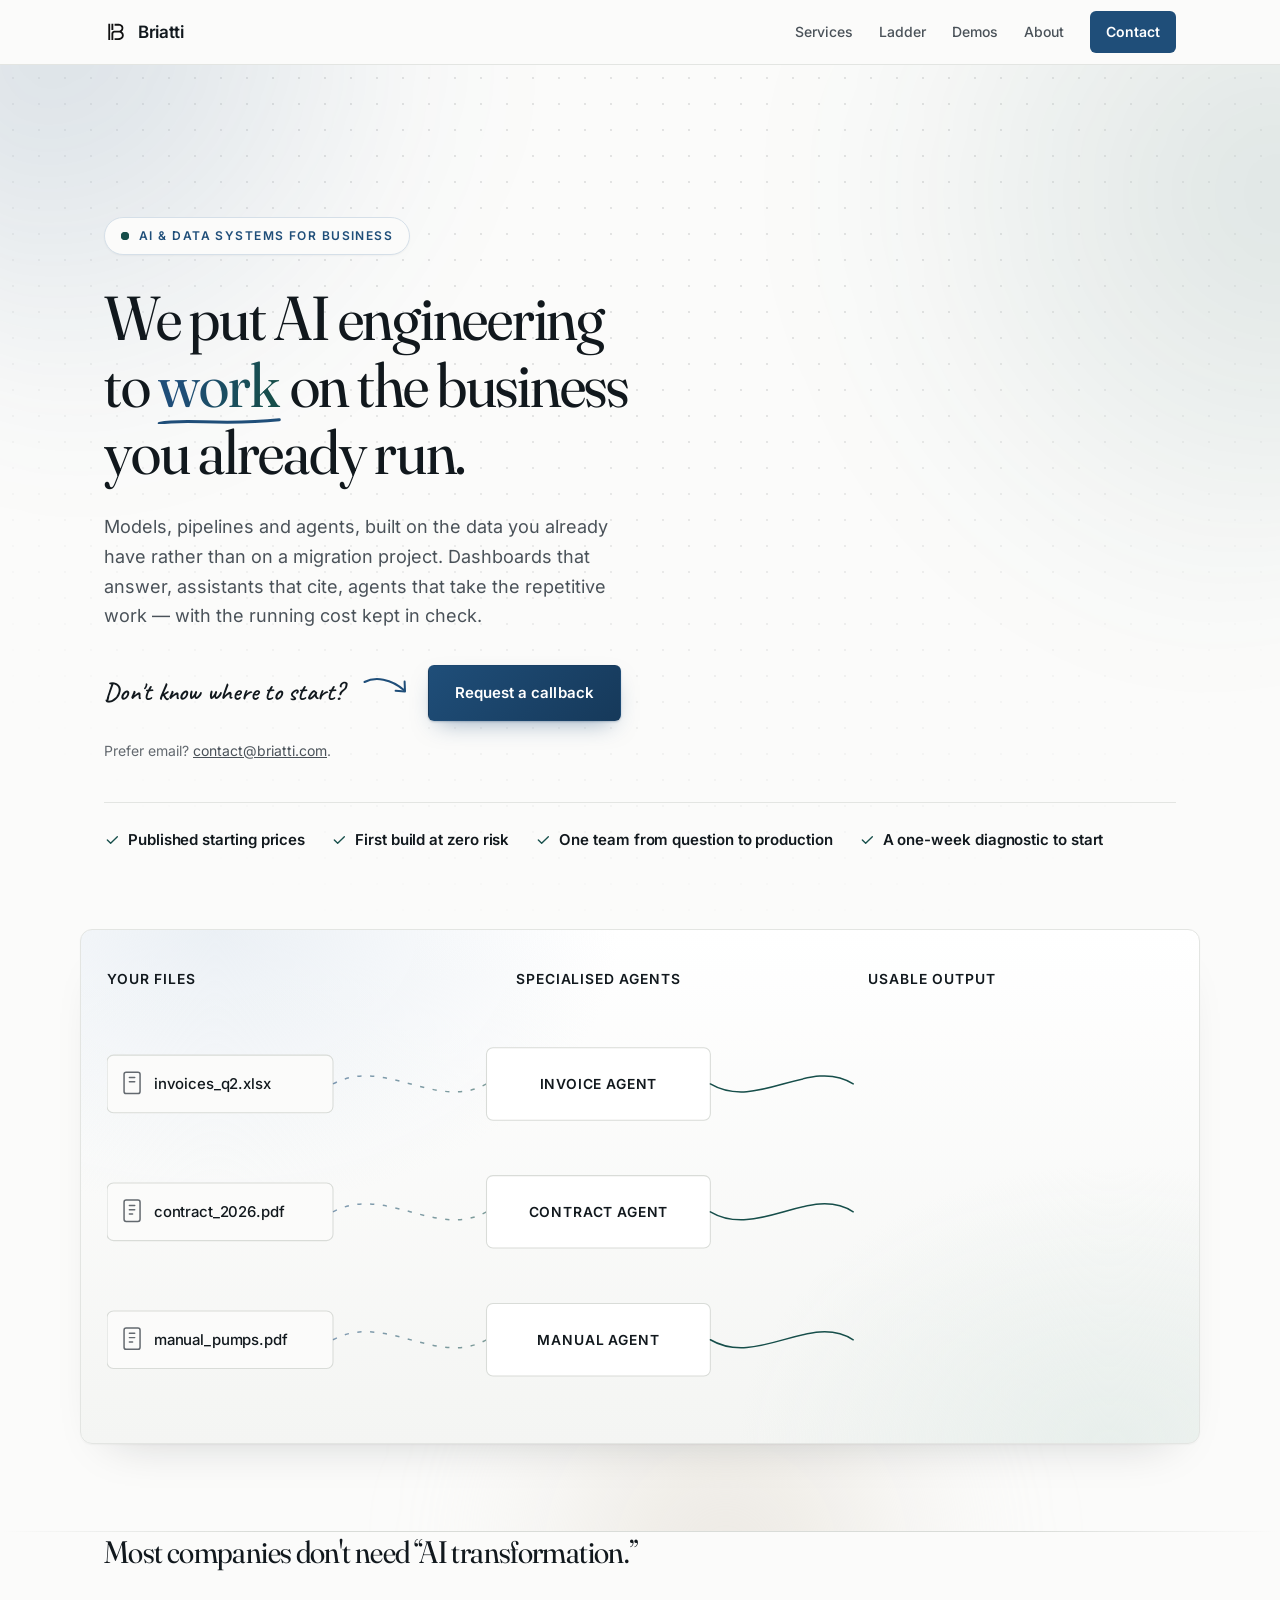
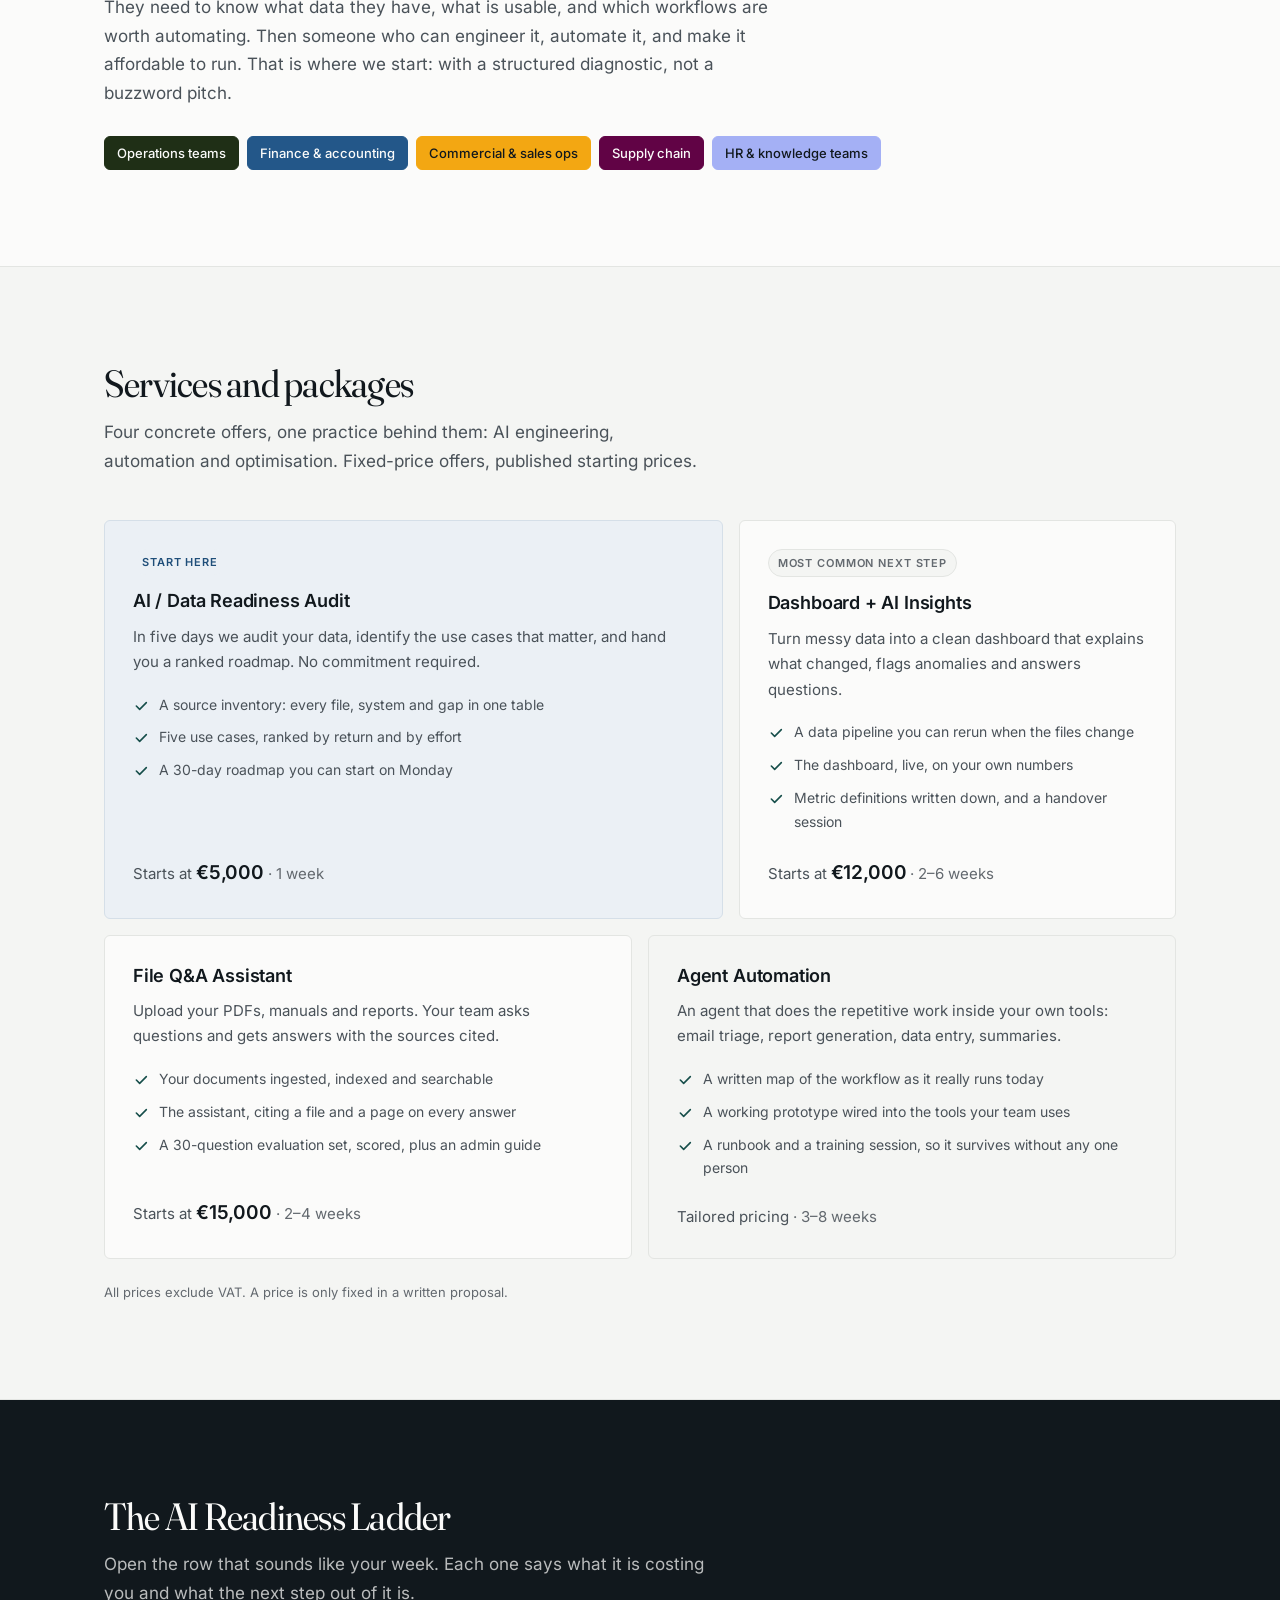
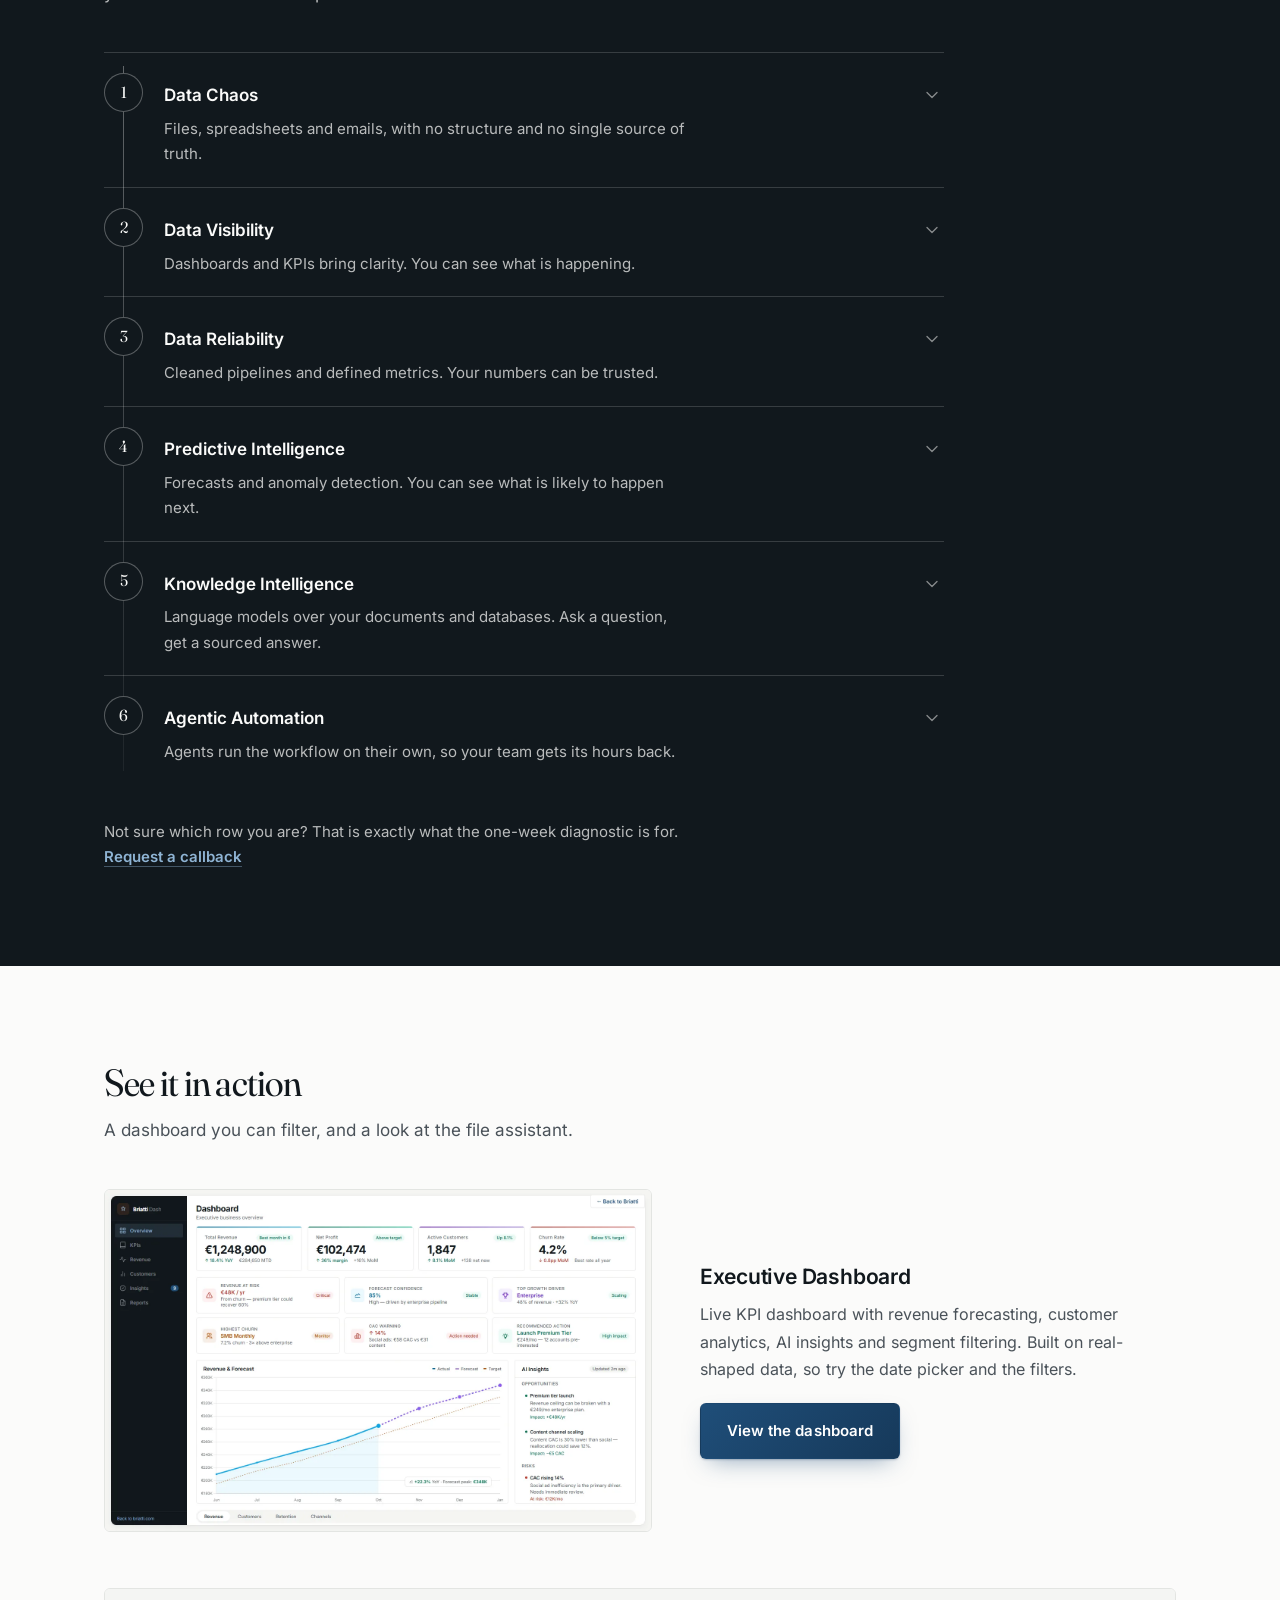
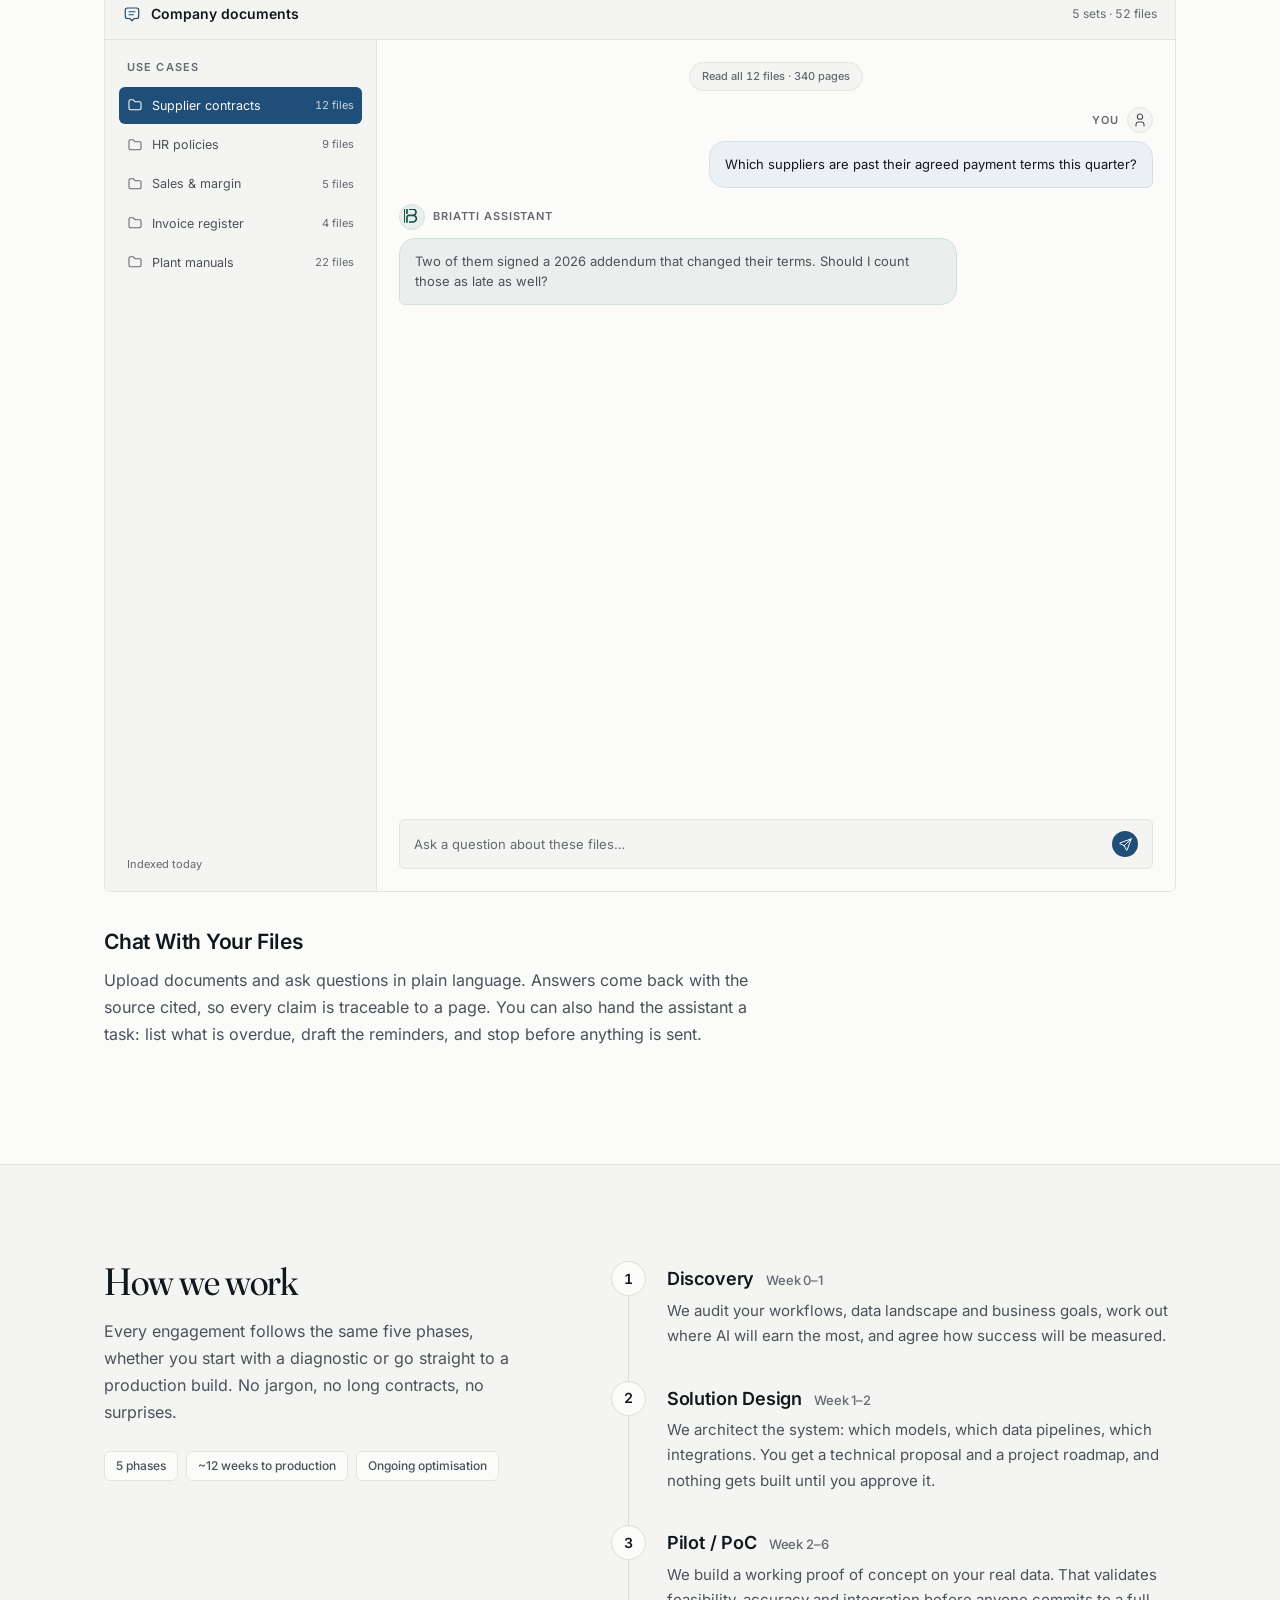
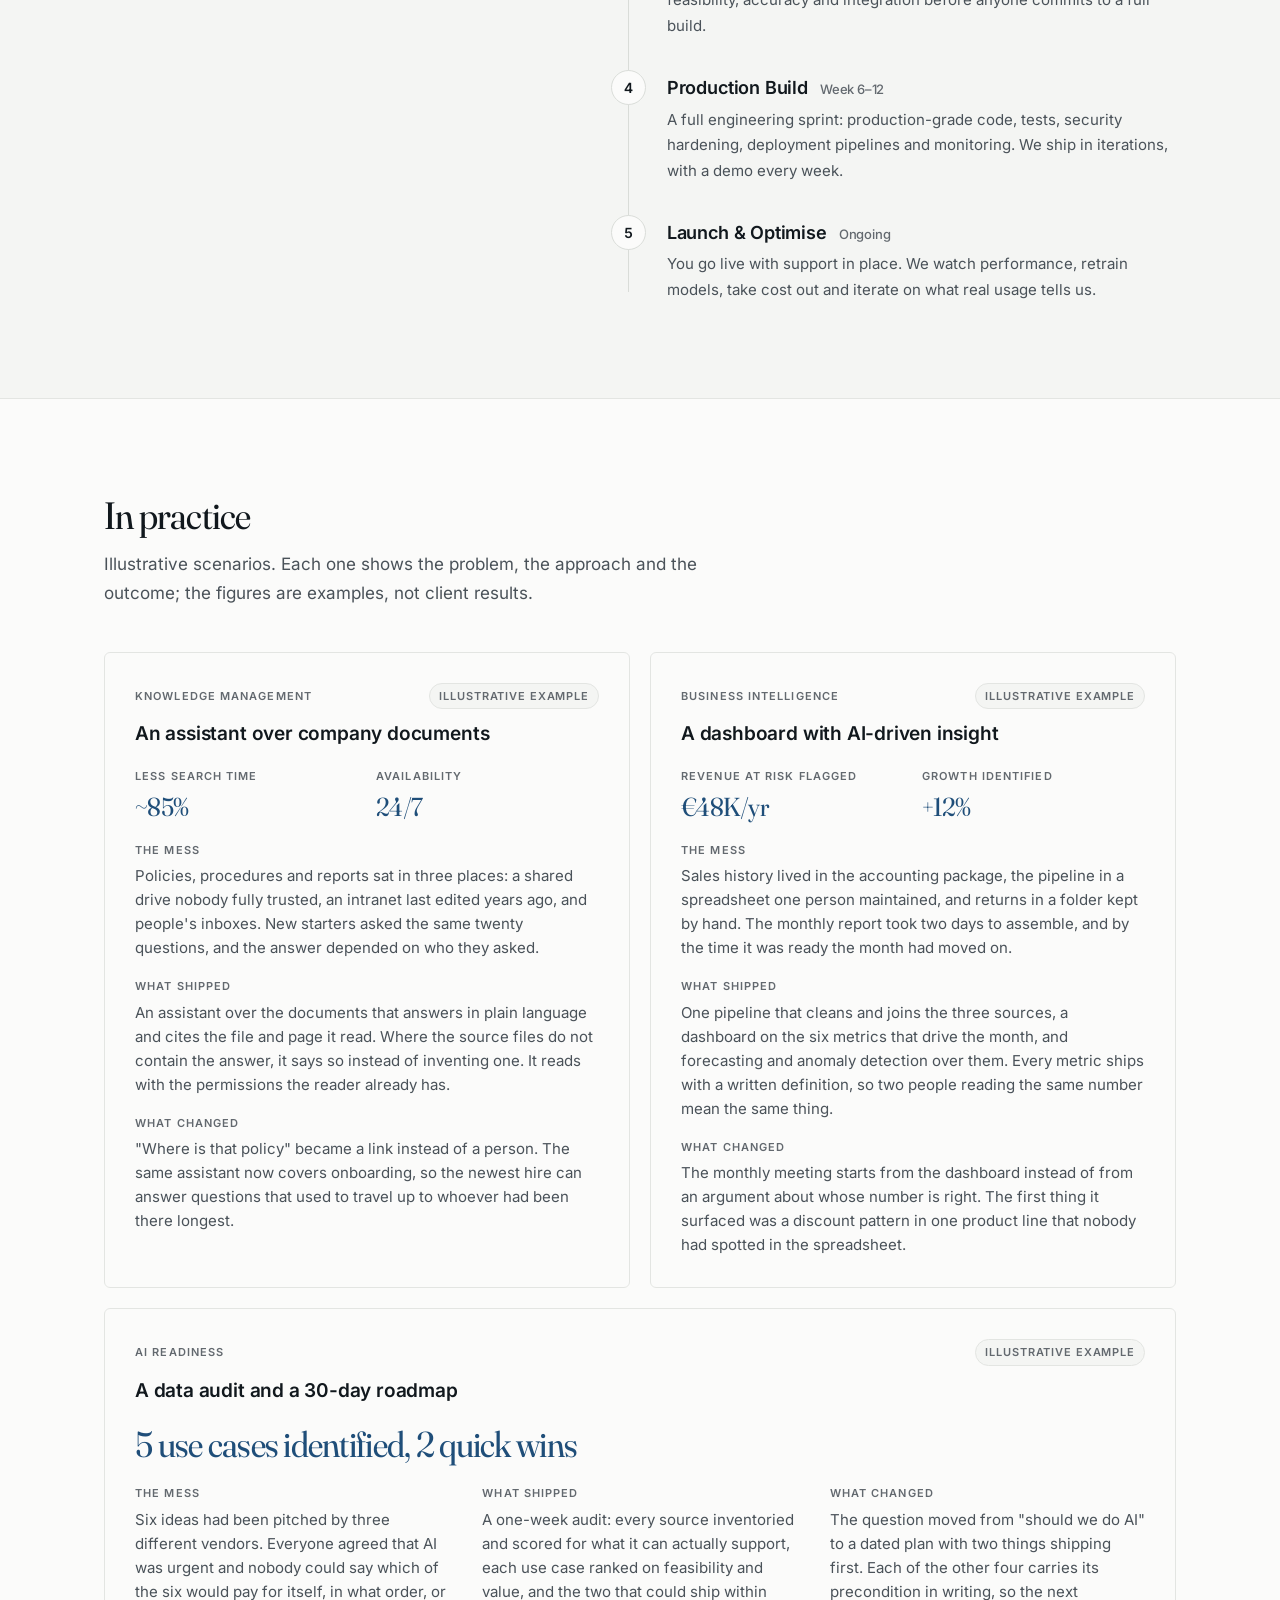
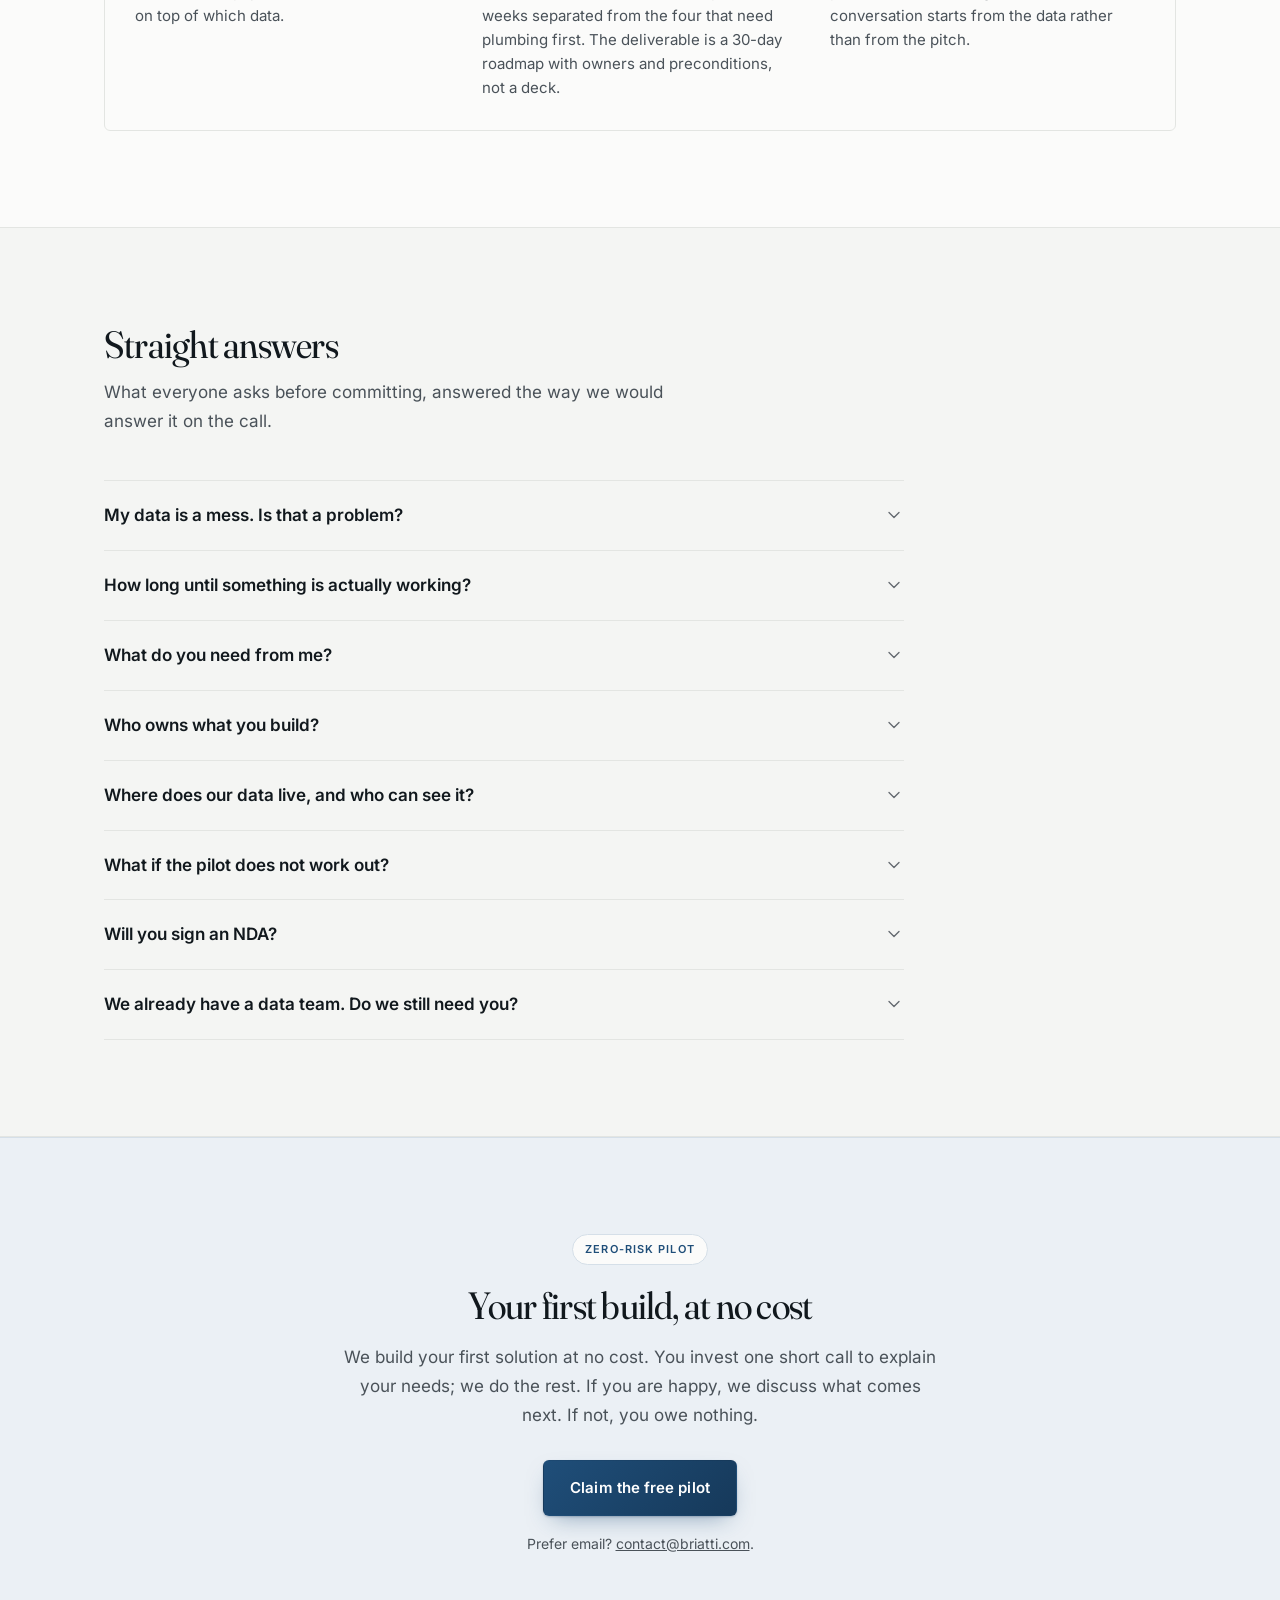
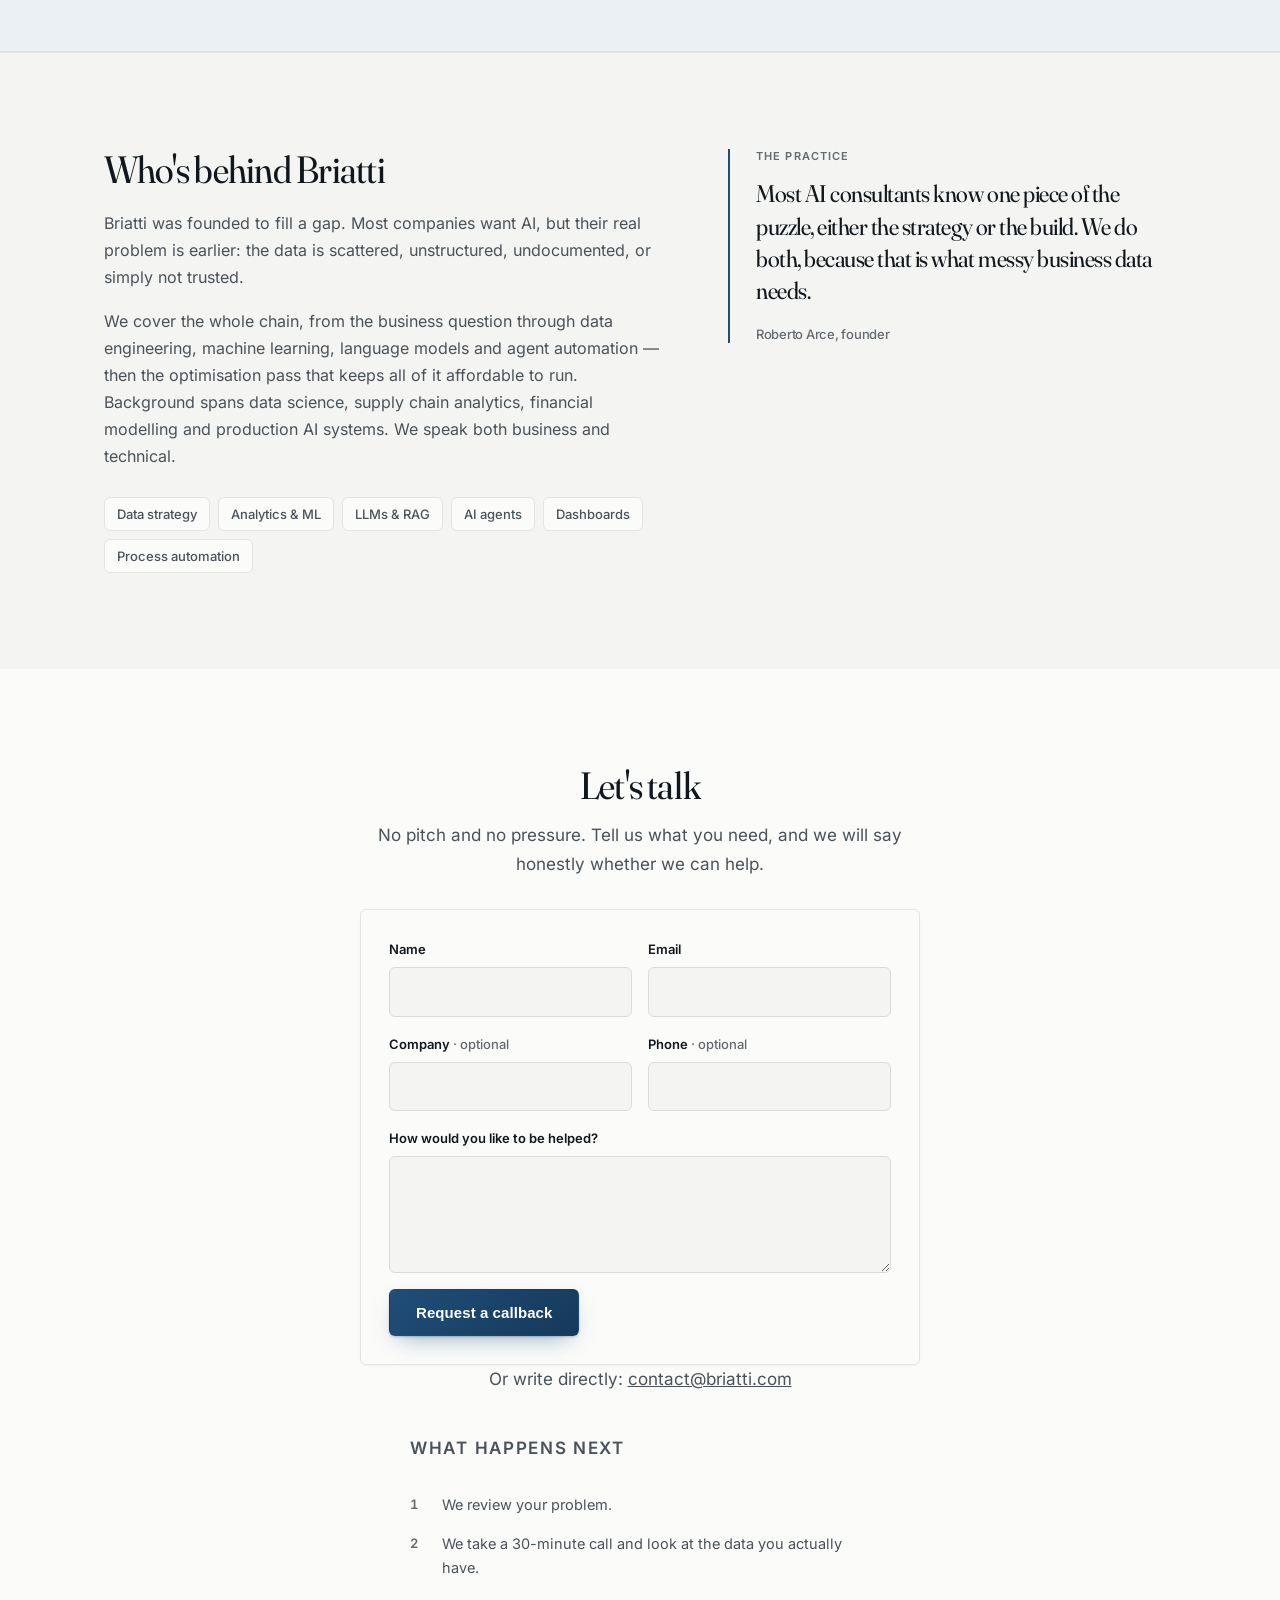
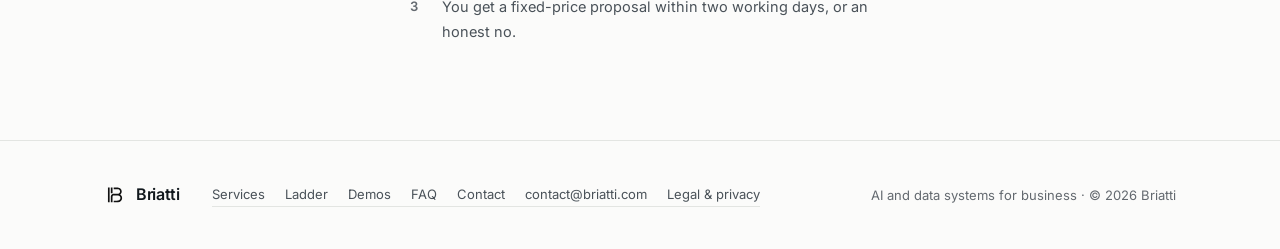
==== commit 60c613d4: "feat: restore the pre-redesign hero and pilot visuals Revert the page to the original visual layer: " ====
--- a/index.html
+++ b/index.html
@@ -301,21 +301,26 @@
       unicode-range: U+0100-02BA, U+02BD-02C5, U+02C7-02CC, U+02CE-02D7, U+02DD-02FF, U+0304, U+0308, U+0329, U+1D00-1DBF, U+1E00-1E9F, U+1EF2-1EFF, U+2020, U+20A0-20AB, U+20AD-20C4, U+2113, U+2C60-2C7F, U+A720-A7FF;
     }
     :root {
-      --ink: #111111;
-      --ink-rgb: 17,17,17;
+      --ink: #11181D;
+      --ink-rgb: 17,24,29;
       --ink-2: #4A5259;
       --ink-3: #63696F;
       --paper: #FBFBFA;
       --paper-2: #F4F5F3;
+      --white: #FFFFFF;
       --line: #E3E5E2;
       --line-2: #D9DCD8;
       --cobalt: #1F4E79;
+      --cobalt-rgb: 31,78,121;
       --cobalt-deep: #16395A;
+      --cobalt-deep-rgb: 22,57,90;
       --cobalt-tint: #EBF0F5;
       --teal: #164E4A;
+      --teal-rgb: 22,78,74;
       --teal-tint: #E8EFEC;
       --line-teal: #D2E0D9;
       --sand: #E6E1D8;
+      --sand-rgb: 230,225,216;
       /* audience chips: five flat marks, one per team, supplied by the owner */
       --aud-1: #1F2F16;
       --aud-2: #235789;
@@ -390,11 +395,11 @@
     .nav-links a { font-size: 14px; font-weight: 500; color: var(--ink-2); text-decoration: none; }
     .nav-links a:hover { color: var(--ink); }
     .nav-links a.nav-cta {
-      color: var(--paper); background: var(--cobalt);
+      color: var(--white); background: var(--cobalt);
       padding: 9px 16px; border-radius: var(--r); font-weight: 600;
       transition: background .14s var(--e-out);
     }
-    .nav-links a.nav-cta:hover { background: var(--cobalt-deep); color: var(--paper); }
+    .nav-links a.nav-cta:hover { background: var(--cobalt-deep); color: var(--white); }
     /* the mobile menu is a native disclosure, so it works with JavaScript off */
     .nav-mobile { display: none; }
     .nav-mobile summary {
@@ -421,11 +426,12 @@
       padding: 14px 26px; border-radius: var(--r);
       font-size: 15px; font-weight: 600; letter-spacing: .005em;
       text-decoration: none; border: 1px solid transparent;
-      transition: background .14s var(--e-out), border-color .14s var(--e-out), color .14s var(--e-out), transform .14s var(--e-out);
-    }
-    .btn-primary { background: var(--cobalt); color: var(--paper); }
-    .btn-primary:hover { background: var(--cobalt-deep); }
-    .btn:active { transform: translateY(1px); }
+      transition: transform .18s var(--e-out), box-shadow .18s var(--e-out), background .18s var(--e-out);
+    }
+    .btn-primary { color: var(--white); background: linear-gradient(135deg, var(--cobalt), var(--cobalt-deep));
+      box-shadow: 0 1px 2px rgba(var(--cobalt-deep-rgb), .25), 0 10px 24px -10px rgba(var(--cobalt-rgb), .5); }
+    .btn-primary:hover { background: var(--cobalt-deep); transform: translateY(-2px); box-shadow: 0 2px 4px rgba(var(--cobalt-deep-rgb), .25), 0 16px 32px -12px rgba(var(--cobalt-rgb), .55); }
+    .btn:active { transform: translateY(0); }
     .chips { list-style: none; display: flex; flex-wrap: wrap; gap: 8px; }
     .chips li {
       font-size: 13px; font-weight: 500; color: var(--ink-2);
@@ -452,7 +458,7 @@
     /* ---------- hero ---------- */
     .hero { position: relative; padding: calc(var(--nav-h) + 88px) 0 88px; overflow: hidden; }
 
-    /* paper texture: a dot grid that fades out under the type */
+    /* layered ambient background: drifting colour fields over a dot grid */
     .hero-bg { position: absolute; inset: 0; z-index: -1; pointer-events: none; }
     .hero-bg .dots {
       position: absolute; inset: 0;
@@ -461,6 +467,20 @@
       -webkit-mask-image: radial-gradient(ellipse 90% 80% at 50% 0%, #000 30%, transparent 78%);
       mask-image: radial-gradient(ellipse 90% 80% at 50% 0%, #000 30%, transparent 78%);
     }
+    .blob { position: absolute; border-radius: 50%; filter: blur(70px); will-change: transform; }
+    .blob-a { width: 620px; height: 620px; top: -220px; left: -140px;
+      background: radial-gradient(circle at 30% 30%, rgba(var(--cobalt-rgb), .16), rgba(var(--cobalt-rgb), 0) 70%);
+      animation: blob-drift 26s var(--e-in-out) infinite alternate; }
+    .blob-b { width: 720px; height: 720px; top: -160px; right: -220px;
+      background: radial-gradient(circle at 70% 40%, rgba(var(--teal-rgb), .13), rgba(var(--teal-rgb), 0) 70%);
+      animation: blob-drift 32s var(--e-in-out) infinite alternate-reverse; }
+    .blob-c { width: 480px; height: 480px; bottom: -260px; left: 38%;
+      background: radial-gradient(circle at 50% 50%, rgba(var(--sand-rgb), .9), rgba(var(--sand-rgb), 0) 70%);
+      animation: blob-drift 22s var(--e-in-out) infinite alternate; }
+    @keyframes blob-drift {
+      from { transform: translate3d(0,0,0) scale(1); }
+      to { transform: translate3d(60px, 40px, 0) scale(1.12); }
+    }
     /* a thin light seam that grounds the section */
     .hero::after {
       content: ''; position: absolute; left: 0; right: 0; bottom: 0; height: 1px;
@@ -469,12 +489,21 @@
 
     /* eyebrow pill */
     .hero-pill {
-      display: inline-flex; align-items: center;
+      display: inline-flex; align-items: center; gap: 10px;
       font-size: 12px; font-weight: 600; letter-spacing: .12em; text-transform: uppercase;
       color: var(--cobalt); background: var(--paper);
       border: 1px solid var(--line-tint); border-radius: 100px;
       padding: 8px 16px; margin-bottom: 30px;
+      box-shadow: 0 1px 2px rgba(var(--ink-rgb), .04);
       opacity: 0; animation: hero-in .7s var(--e-out) .05s forwards;
+    }
+    .pulse { position: relative; width: 8px; height: 8px; flex: none; }
+    .pulse::before { content: ''; position: absolute; inset: 0; border-radius: 50%; background: var(--teal); }
+    .pulse::after { content: ''; position: absolute; inset: 0; border-radius: 50%; background: var(--teal);
+      animation: pulse-ring 2.2s var(--e-out) infinite; }
+    @keyframes pulse-ring {
+      0% { transform: scale(1); opacity: .55; }
+      70%, 100% { transform: scale(2.6); opacity: 0; }
     }
 
     /* headline: masked line reveal, one coloured word, one drawn underline */
@@ -486,21 +515,28 @@
       max-width: 24ch; margin-bottom: 26px;
     }
     .hl-line { display: block; overflow: hidden; padding-bottom: .08em; margin-bottom: -.08em; }
-    .hl-line > span { display: inline-block; transform: translateY(115%); animation: line-rise .7s var(--e-out) forwards; }
-    .hl-line:nth-child(1) > span { animation-delay: .05s; }
-    .hl-line:nth-child(2) > span { animation-delay: .12s; }
-    .hl-line:nth-child(3) > span { animation-delay: .19s; }
+    .hl-line > span { display: inline-block; transform: translateY(115%); animation: line-rise .95s var(--e-out) forwards; }
+    .hl-line:nth-child(1) > span { animation-delay: .15s; }
+    .hl-line:nth-child(2) > span { animation-delay: .27s; }
+    .hl-line:nth-child(3) > span { animation-delay: .39s; }
     @keyframes line-rise { to { transform: none; } }
 
-    /* the one coloured word: roman Fraunces in the brand accent, underlined by hand.
-       Fraunces is loaded in roman only, so an italic here would be synthesised. */
-    .accent { position: relative; display: inline-block; font-style: normal; color: var(--cobalt); }
+    /* the one coloured word: the old cobalt-to-teal gradient, kept in roman so no
+       synthetic italic is produced; the hand-drawn underline is unchanged. */
+    .accent { position: relative; display: inline-block; font-style: normal;
+      background: linear-gradient(100deg, var(--cobalt) 20%, var(--teal) 90%);
+      -webkit-background-clip: text; background-clip: text;
+      color: transparent; padding-right: .04em; }
     .accent-u { position: absolute; left: 0; bottom: -.12em; width: 100%; height: .18em; overflow: visible; }
     .accent-u path {
       fill: none; stroke: var(--cobalt); stroke-width: 3; stroke-linecap: round; vector-effect: non-scaling-stroke;
       stroke-dasharray: 100; animation: hl-draw 1.1s var(--e-out) .9s backwards;
     }
     @keyframes hl-draw { from { stroke-dashoffset: 100; } }
+    @media (forced-colors: active) {
+      .accent { background: none; color: CanvasText; -webkit-text-fill-color: CanvasText; }
+      .accent-u path { stroke: CanvasText; }
+    }
 
     .hero-sub { font-size: 18px; line-height: 1.65; color: var(--ink-2); max-width: 48ch; margin-bottom: 34px;
       opacity: 0; animation: hero-in .8s var(--e-out) .55s forwards; }
@@ -545,9 +581,14 @@
 
     /* the diagram sits on a teal-tinted card: hairline, shared radius, no shadow */
     .hero-art { margin-top: 76px; position: relative;
-      border: 1px solid var(--line-teal); border-radius: var(--r);
-      background: var(--teal-tint);
-      padding: 26px 26px 10px; }
+      border: 1px solid var(--line); border-radius: 12px;
+      background:
+        radial-gradient(ellipse 60% 90% at 12% 0%, var(--cobalt-tint), transparent 60%),
+        radial-gradient(ellipse 55% 90% at 92% 100%, var(--teal-tint), transparent 60%),
+        linear-gradient(180deg, var(--white), var(--paper-2));
+      box-shadow: 0 1px 2px rgba(var(--ink-rgb), .04), 0 24px 48px -32px rgba(var(--ink-rgb), .22);
+      padding: 26px 26px 10px;
+      opacity: 0; animation: hero-in 1s var(--e-out) .5s forwards; }
     .hero-art svg { display: block; width: 100%; height: auto; }
 
     .agent-flow { color: var(--ink); }
@@ -557,7 +598,7 @@
     .agent-flow .node-lbl { font: 600 13px/1 'Inter', sans-serif; letter-spacing: .06em; fill: var(--ink); }
     .agent-flow .out-t { font: 500 14px/1 'Inter', sans-serif; fill: var(--ink-2); }
     .agent-flow .chip { fill: var(--paper); stroke: var(--line-2); }
-    .agent-flow .card { fill: var(--paper); stroke: var(--line-2); }
+    .agent-flow .card { fill: var(--white); stroke: var(--line-2); }
     .agent-flow .glyph { fill: none; stroke: var(--ink-3); stroke-width: 1.4; stroke-linecap: round; }
 
     /* input rails: continuous marching dashes, always alive */
@@ -611,8 +652,8 @@
     @media (max-width: 1024px) {
       .offer.span-7, .offer.span-5, .offer.span-6 { grid-column: span 6; }
       .hero-art .agent-flow { display: none; }
-      .agent-list { display: grid; list-style: none; border-top: 1px solid var(--line-teal); }
-      .agent-list li { display: grid; gap: 5px; padding: 16px 0; border-bottom: 1px solid var(--line-teal); }
+      .agent-list { display: grid; list-style: none; border-top: 1px solid var(--line); }
+      .agent-list li { display: grid; gap: 5px; padding: 16px 0; border-bottom: 1px solid var(--line); }
       .al-file { font-size: 13.5px; color: var(--ink-2); }
       .al-agent { font-size: 11px; font-weight: 600; letter-spacing: .1em; text-transform: uppercase; color: var(--ink); }
       .al-out { display: flex; align-items: center; gap: 8px; font-size: 15px; color: var(--ink-2); }
@@ -624,6 +665,7 @@
       .lead-arrow path { animation: none !important; stroke-dashoffset: 0 !important; }
       .lead-arrow .arw-tip { animation: none !important; transform: none !important; }
       .proof li { opacity: 1 !important; transform: none !important; animation: none !important; }
+      .blob, .pulse::after { animation: none !important; }
       .accent-u path { animation: none !important; stroke-dashoffset: 0 !important; }
       .agent-flow .token, .agent-flow .token-glow, .agent-flow .ring { display: none; }
       .agent-flow .rail-out { animation: none !important; stroke-dashoffset: 0; }
@@ -728,9 +770,9 @@
     .demo-shot {
       display: block; border: 1px solid var(--line); border-radius: var(--r);
       overflow: hidden; background: var(--paper-2);
-      transition: border-color .24s var(--e-out);
-    }
-    .demo-shot:hover { border-color: var(--line-2); }
+      transition: transform .24s var(--e-out), border-color .24s var(--e-out);
+    }
+    .demo-shot:hover { transform: translateY(-2px); border-color: var(--line-2); }
     .demo-copy h3 { font-size: 21px; margin-bottom: 10px; }
     .demo-copy p { font-size: 16px; color: var(--ink-2); margin-bottom: 20px; }
     /* ---------- chat mock ---------- */
@@ -933,20 +975,16 @@
     .faq details[open] > summary .chev { color: var(--ink); }
     .faq p { padding-bottom: 22px; font-size: 15.5px; color: var(--ink-2); }
     /* ---------- pilot ---------- */
-    .band-pilot { background: var(--teal); color: var(--paper); border-top: 1px solid var(--teal); border-bottom: 1px solid var(--teal); text-align: center; }
+    .band-pilot { background: var(--cobalt-tint); border-top: 1px solid var(--line-tint); border-bottom: 1px solid var(--line-tint); text-align: center; }
     .band-pilot .container { max-width: 720px; }
     .band-pilot .pill {
       display: inline-block; font-size: 11px; font-weight: 600; letter-spacing: .1em;
-      text-transform: uppercase; color: var(--teal);
-      background: var(--paper); border: 1px solid var(--paper);
+      text-transform: uppercase; color: var(--cobalt);
+      background: var(--paper); border: 1px solid var(--line-tint);
       padding: 5px 12px; border-radius: 100px; margin-bottom: 20px;
     }
-    .band-pilot h2 { color: var(--paper); margin-bottom: 16px; }
-    .band-pilot p { font-size: 17px; color: rgba(251,251,250,.82); margin: 0 auto 30px; max-width: 54ch; }
-    .band-pilot .btn-primary { background: var(--paper); color: var(--ink); }
-    .band-pilot .btn-primary:hover { background: var(--teal-tint); color: var(--ink); }
-    .band-pilot :focus-visible { outline-color: var(--paper); }
-    .band-pilot .btn-primary:focus-visible { outline-color: var(--ink); }
+    .band-pilot h2 { margin-bottom: 16px; }
+    .band-pilot p { font-size: 17px; color: var(--ink-2); margin: 0 auto 30px; max-width: 54ch; }
     /* ---------- about ---------- */
     #about { background: var(--paper-2); border-top: 1px solid var(--line); }
     .about-grid { display: grid; grid-template-columns: 1.25fr 1fr; gap: 64px; align-items: start; }
@@ -983,6 +1021,7 @@
     .contact-form {
       text-align: left; display: grid; gap: 16px; max-width: 560px; margin: 0 auto;
       padding: 28px; background: var(--paper); border: 1px solid var(--line); border-radius: var(--r);
+      box-shadow: 0 1px 2px rgba(var(--ink-rgb), .04);
     }
     .contact-form .field { display: grid; gap: 7px; }
     .contact-form .field-row { display: grid; grid-template-columns: 1fr 1fr; gap: 16px; }
@@ -1019,8 +1058,7 @@
        clipboard (see the script) — the link itself is unchanged and still works where it can. */
     .cta-alt { margin-top: 18px; font-size: 14px; color: var(--ink-3); }
     .cta-alt a { color: var(--ink-2); }
-    .band-pilot .cta-alt { margin: 16px auto 0; font-size: 14px; color: rgba(251,251,250,.72); }
-    .band-pilot .cta-alt a { color: var(--paper); }
+    .band-pilot .cta-alt { margin: 16px auto 0; font-size: 14px; }
     .next { margin: 40px auto 0; max-width: 46ch; text-align: left; }
     .next .eyebrow { margin-bottom: 16px; }
     .next-steps { list-style: none; display: grid; gap: 14px; }
@@ -1136,10 +1174,13 @@
   <header class="hero">
     <div class="hero-bg" aria-hidden="true">
       <div class="dots"></div>
+      <div class="blob blob-a"></div>
+      <div class="blob blob-b"></div>
+      <div class="blob blob-c"></div>
     </div>
 
     <div class="container">
-      <p class="hero-pill">AI &amp; data systems for business</p>
+      <p class="hero-pill"><span class="pulse" aria-hidden="true"></span>AI &amp; data systems for business</p>
 
       <h1>
         <span class="hl-line"><span>We put AI engineering</span></span>
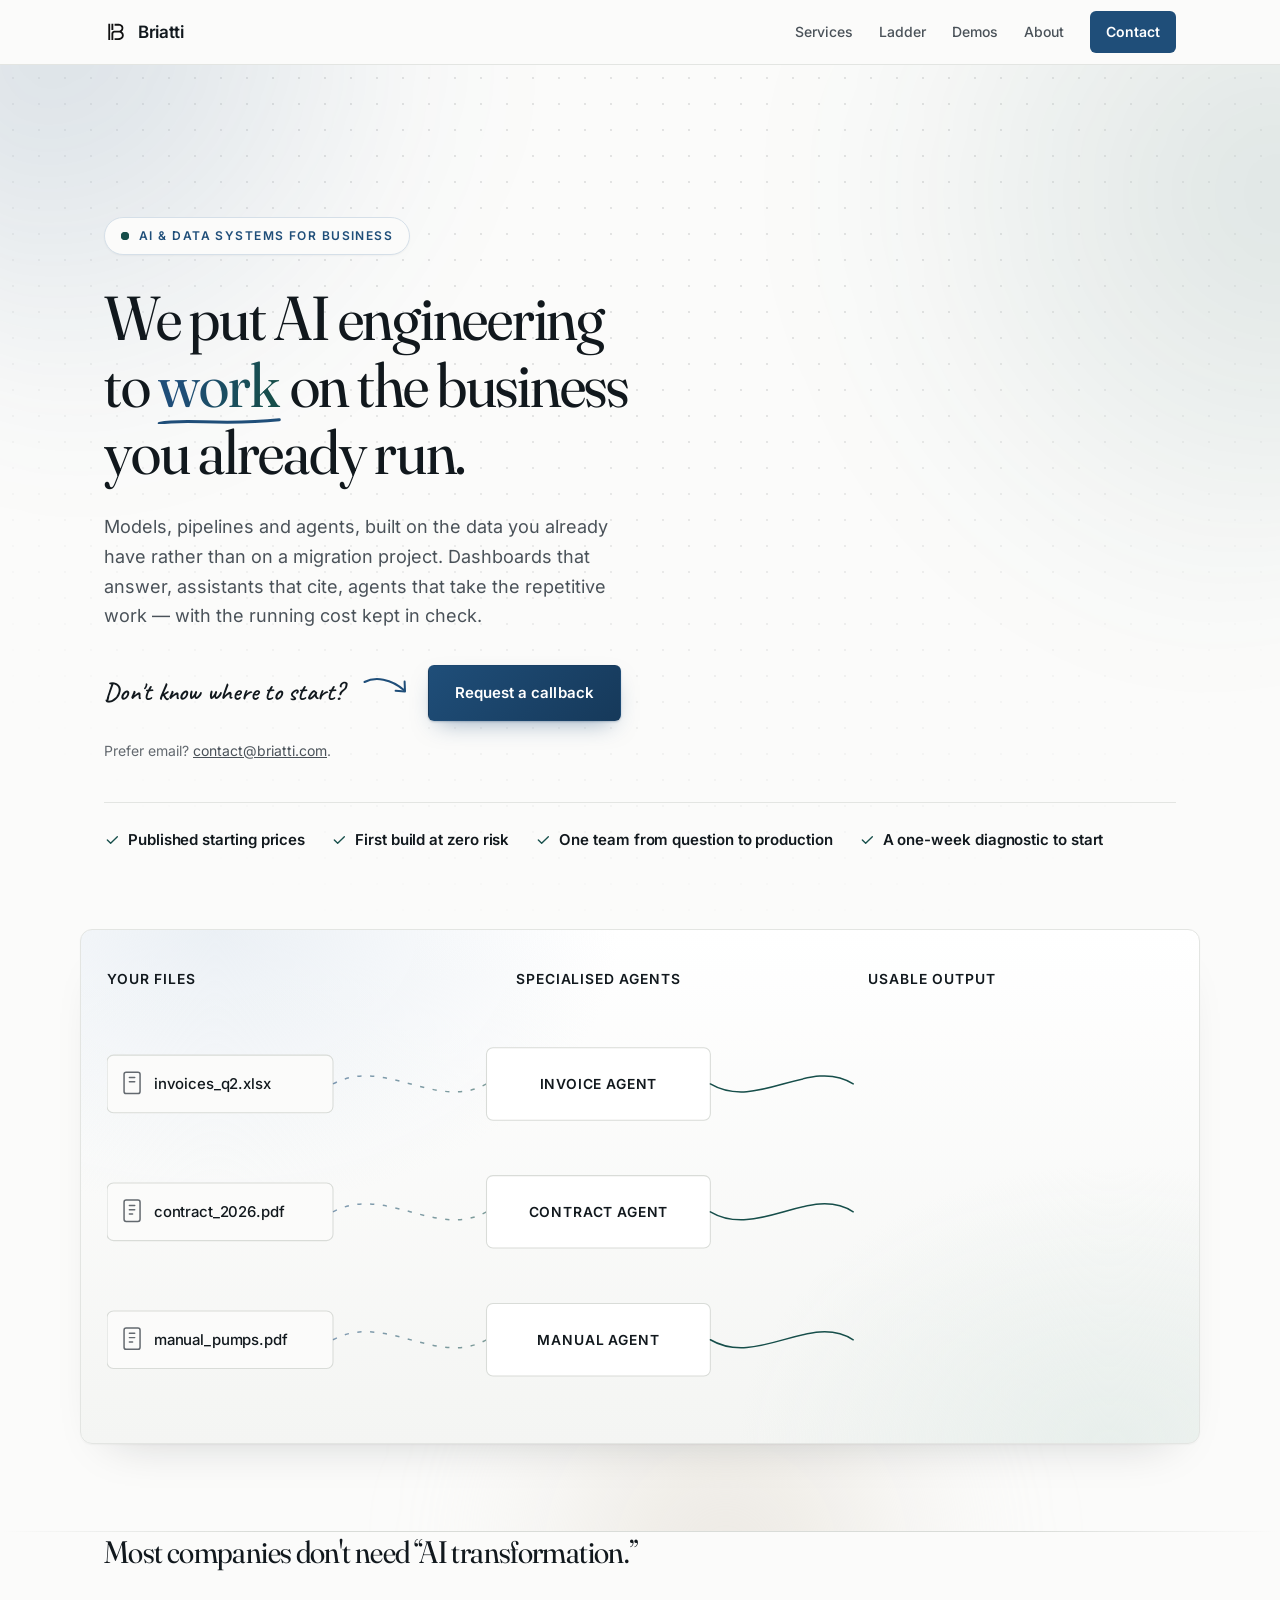
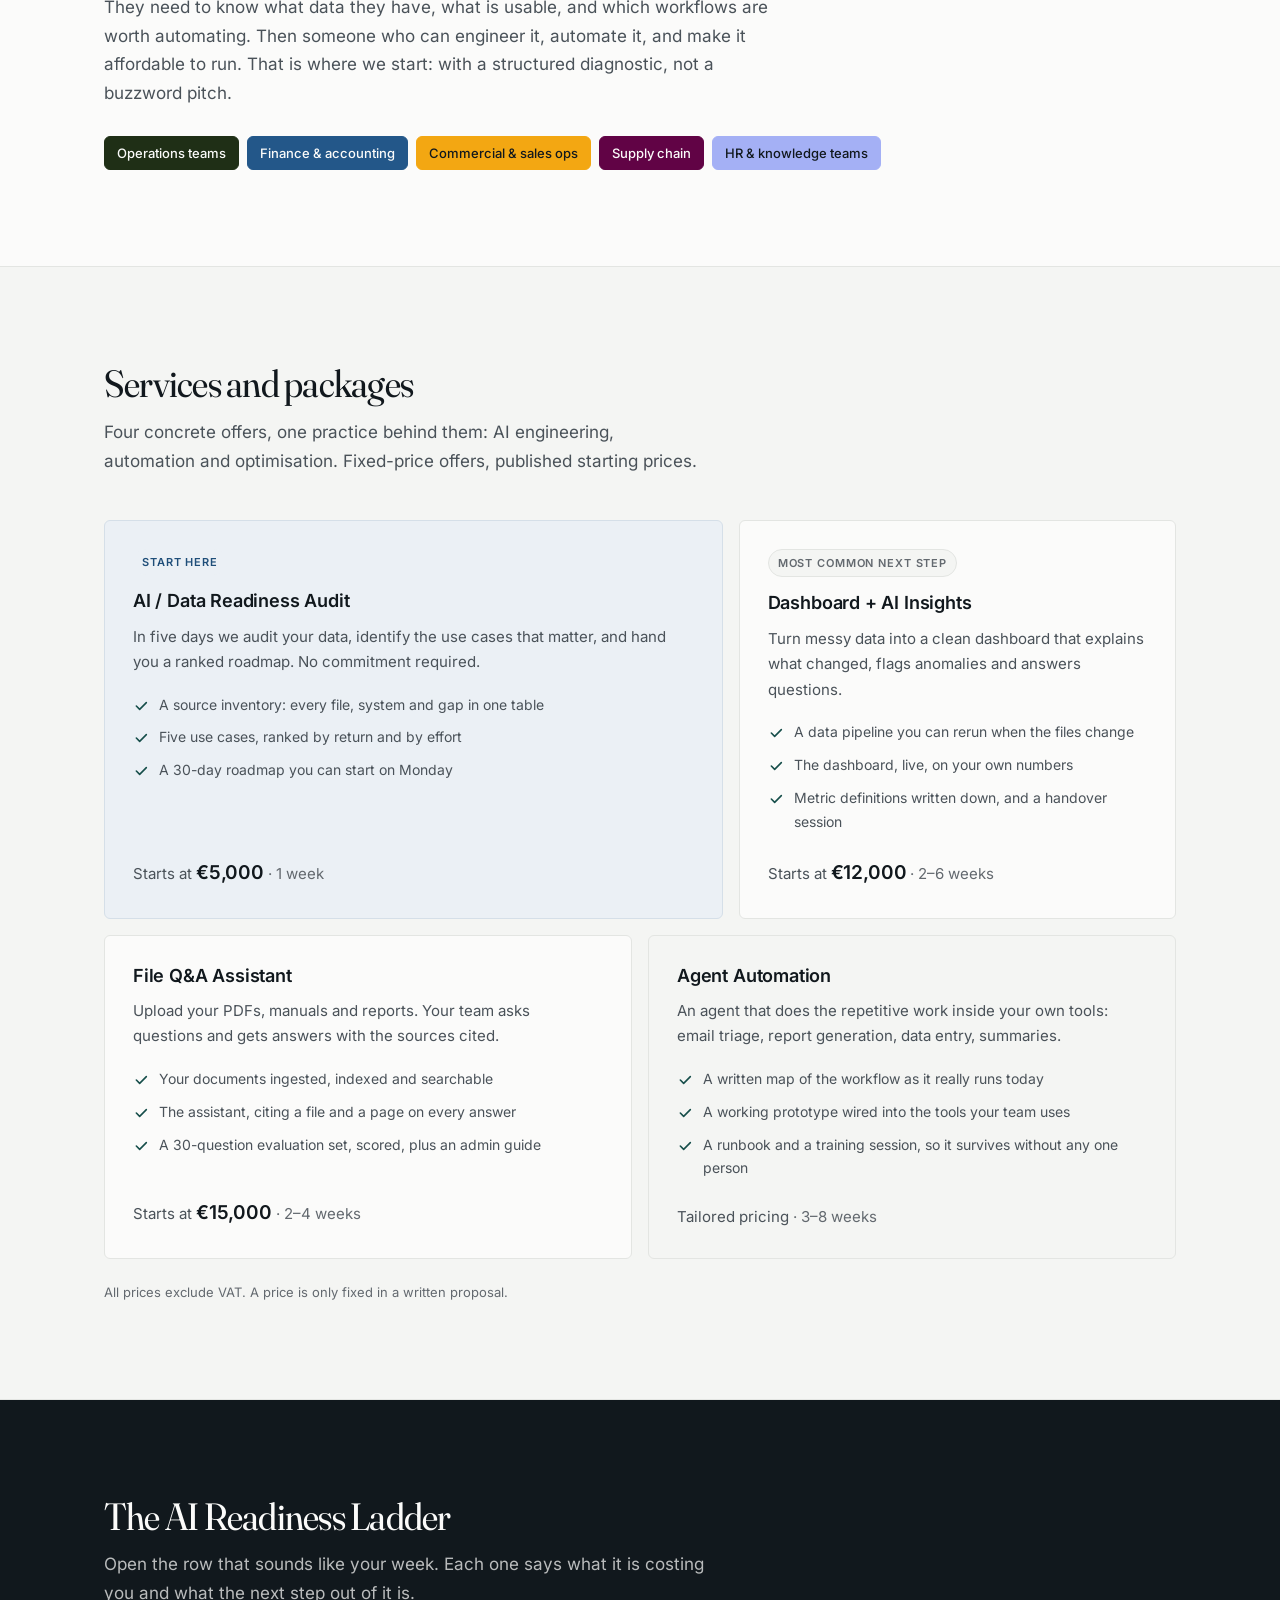
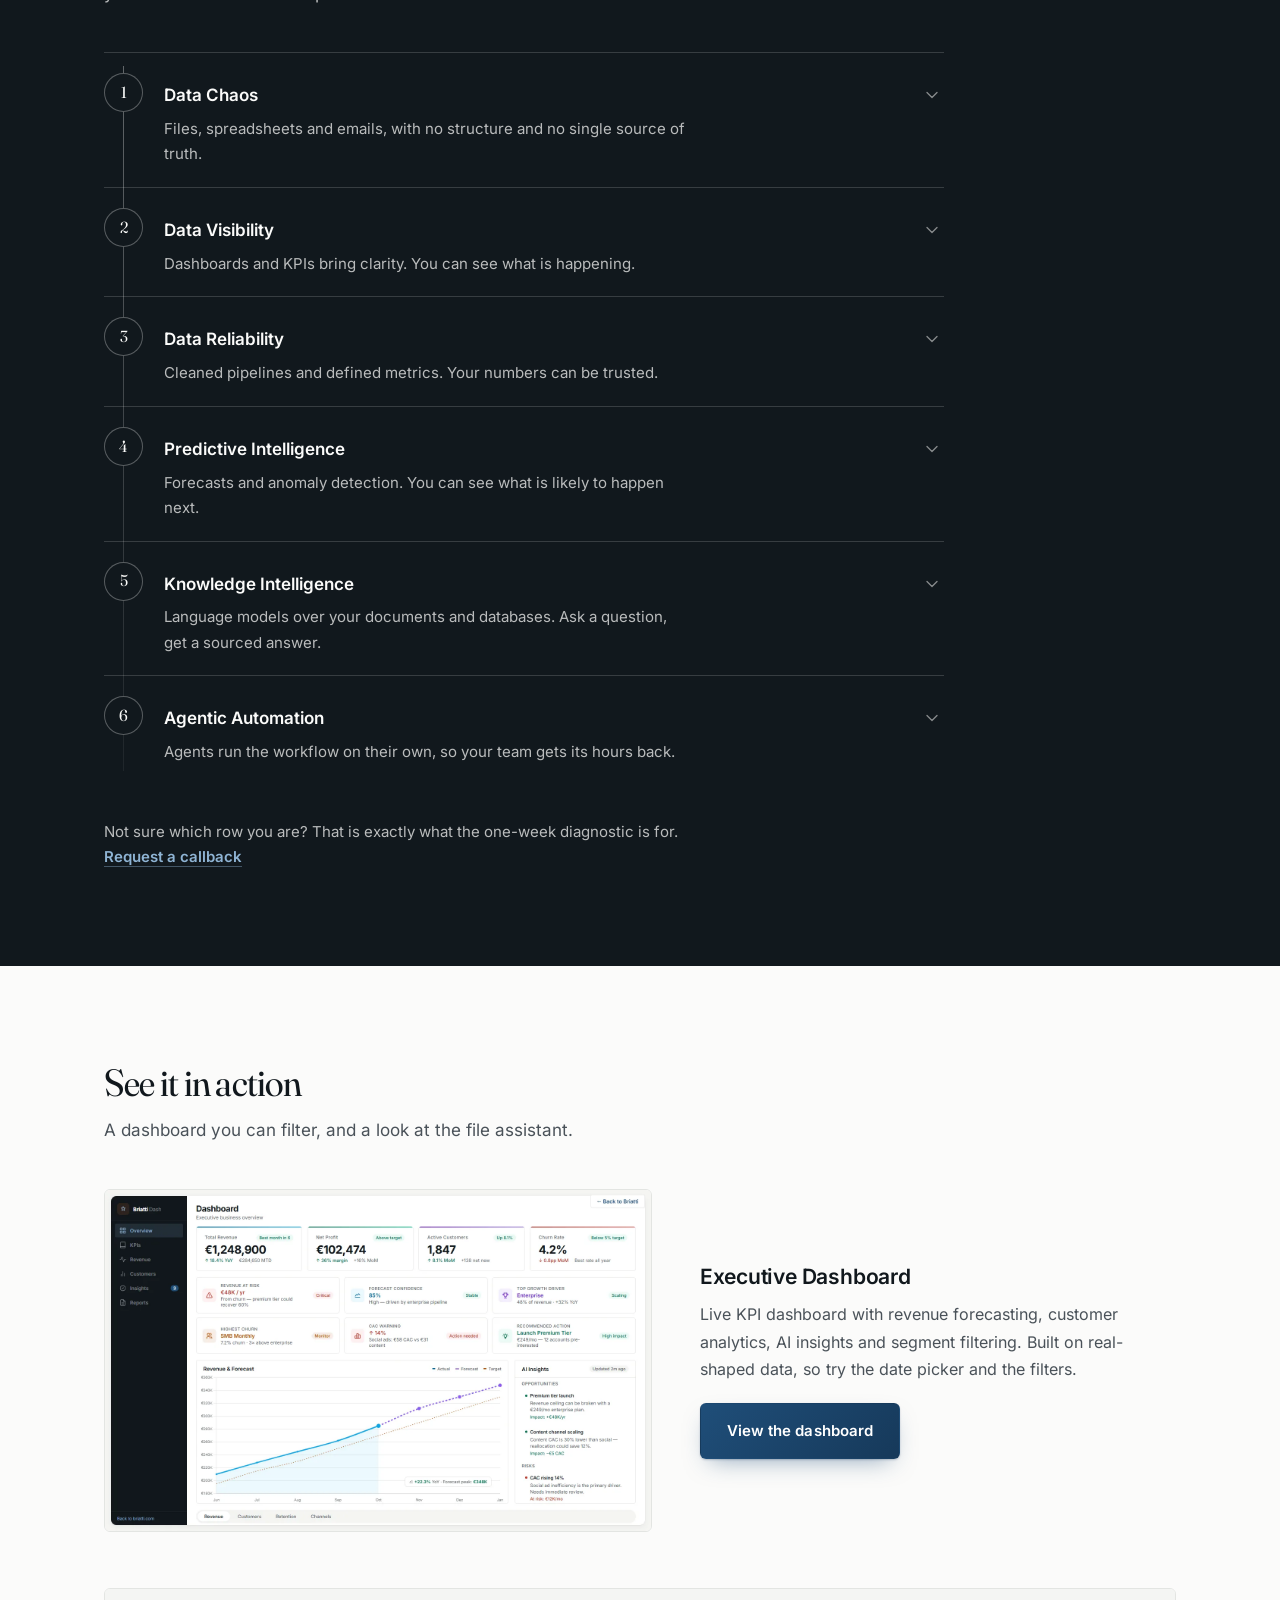
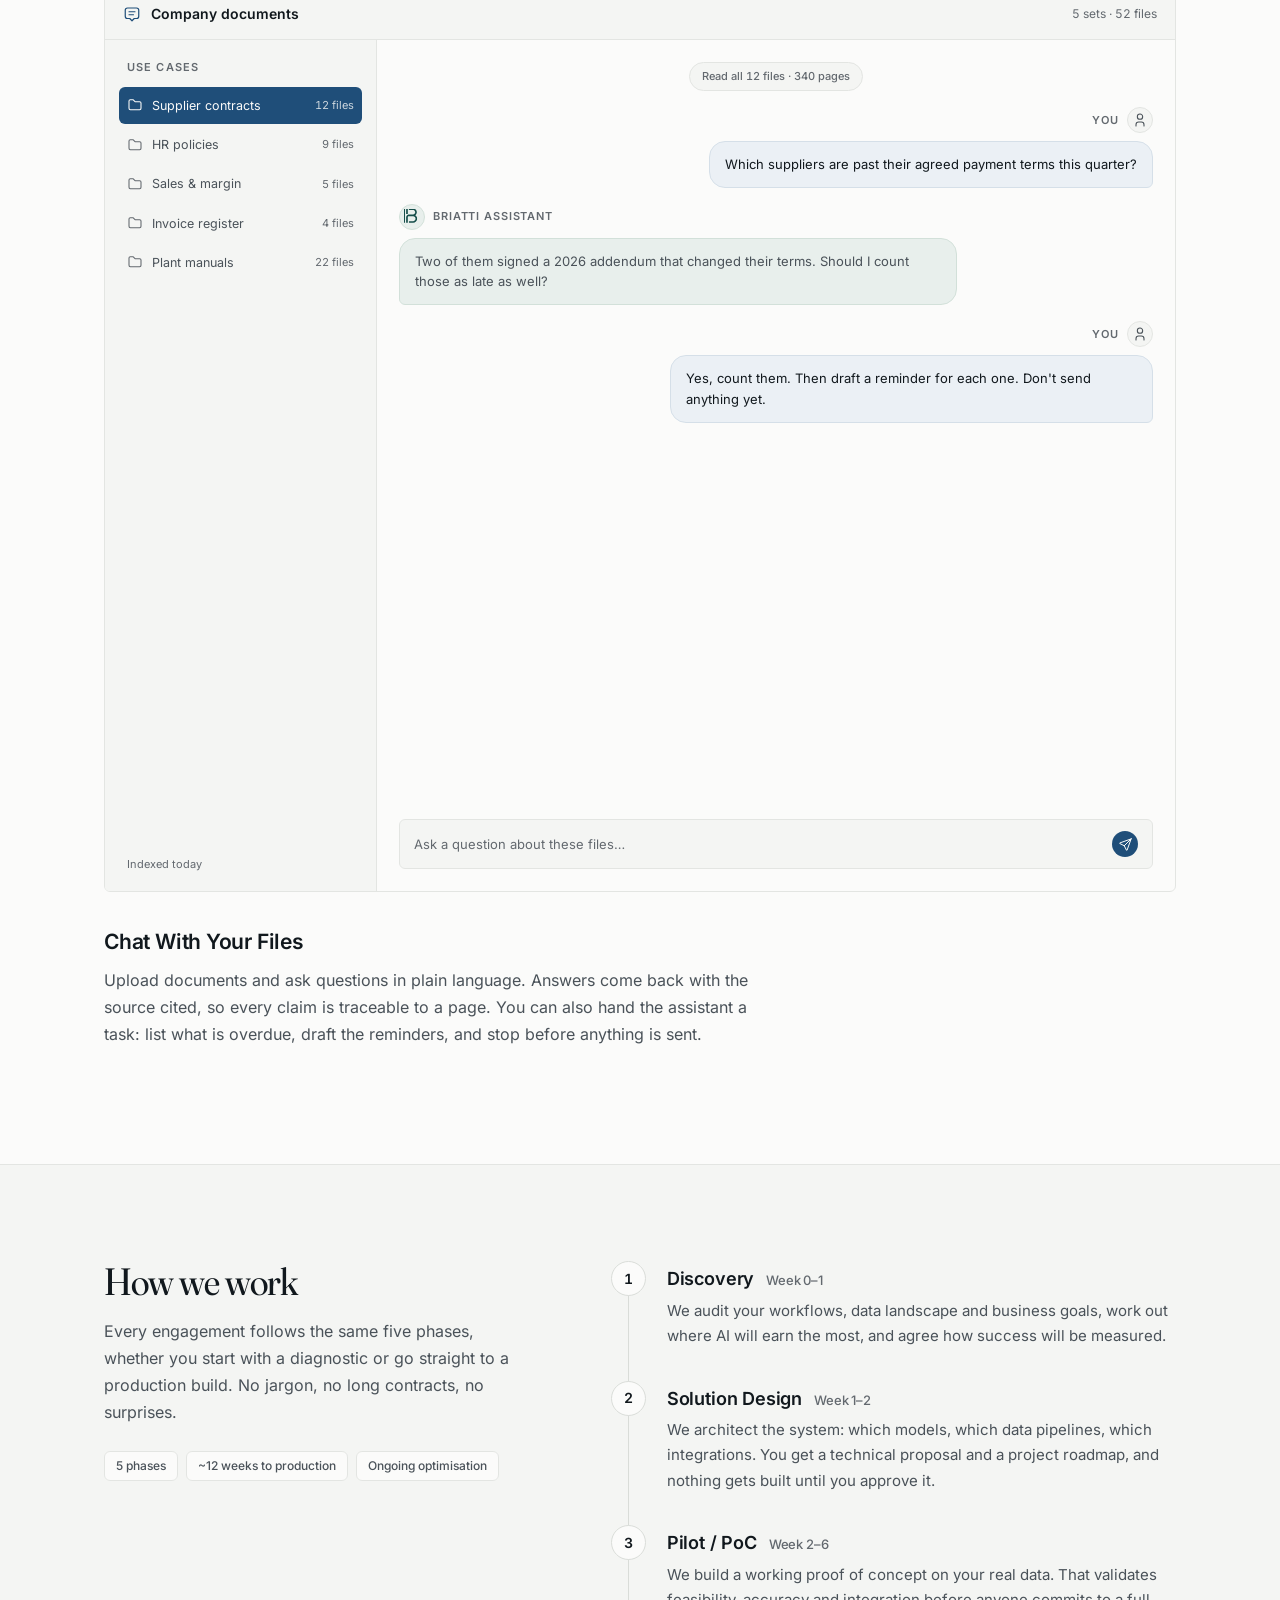
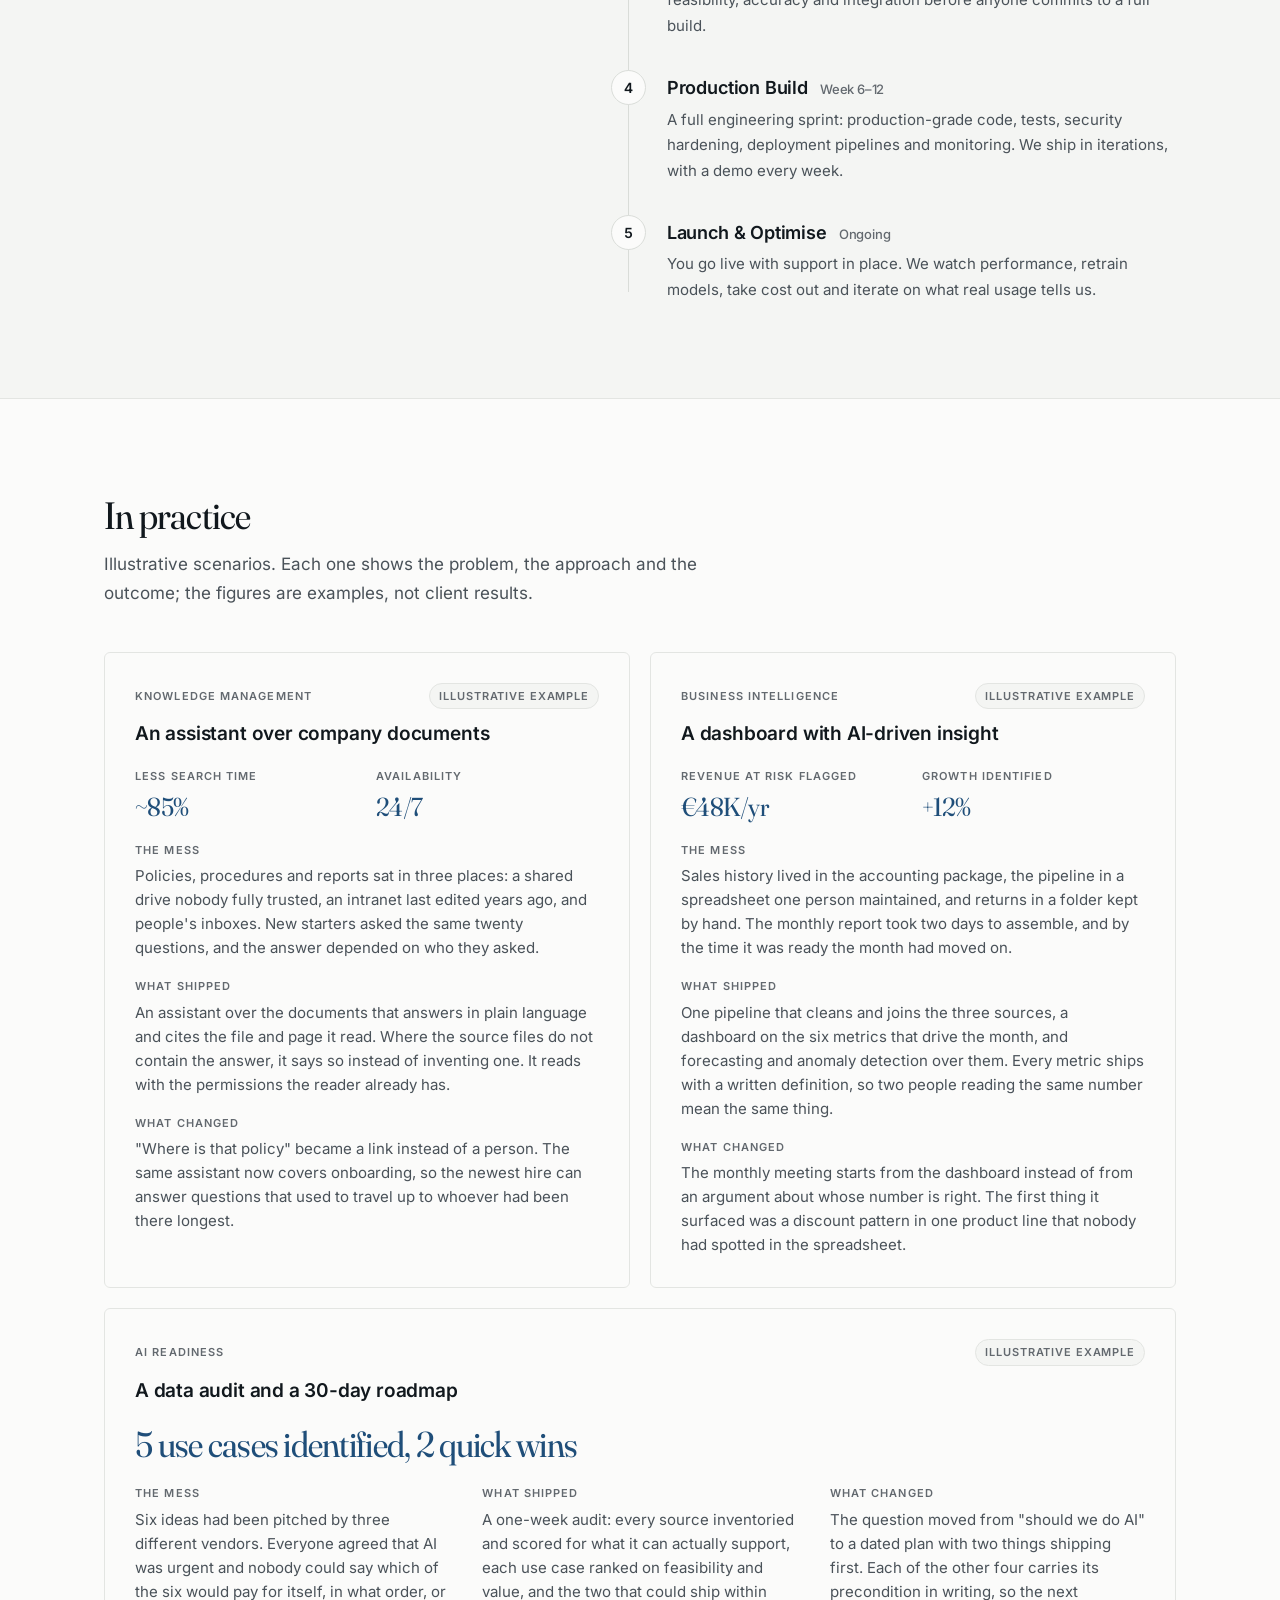
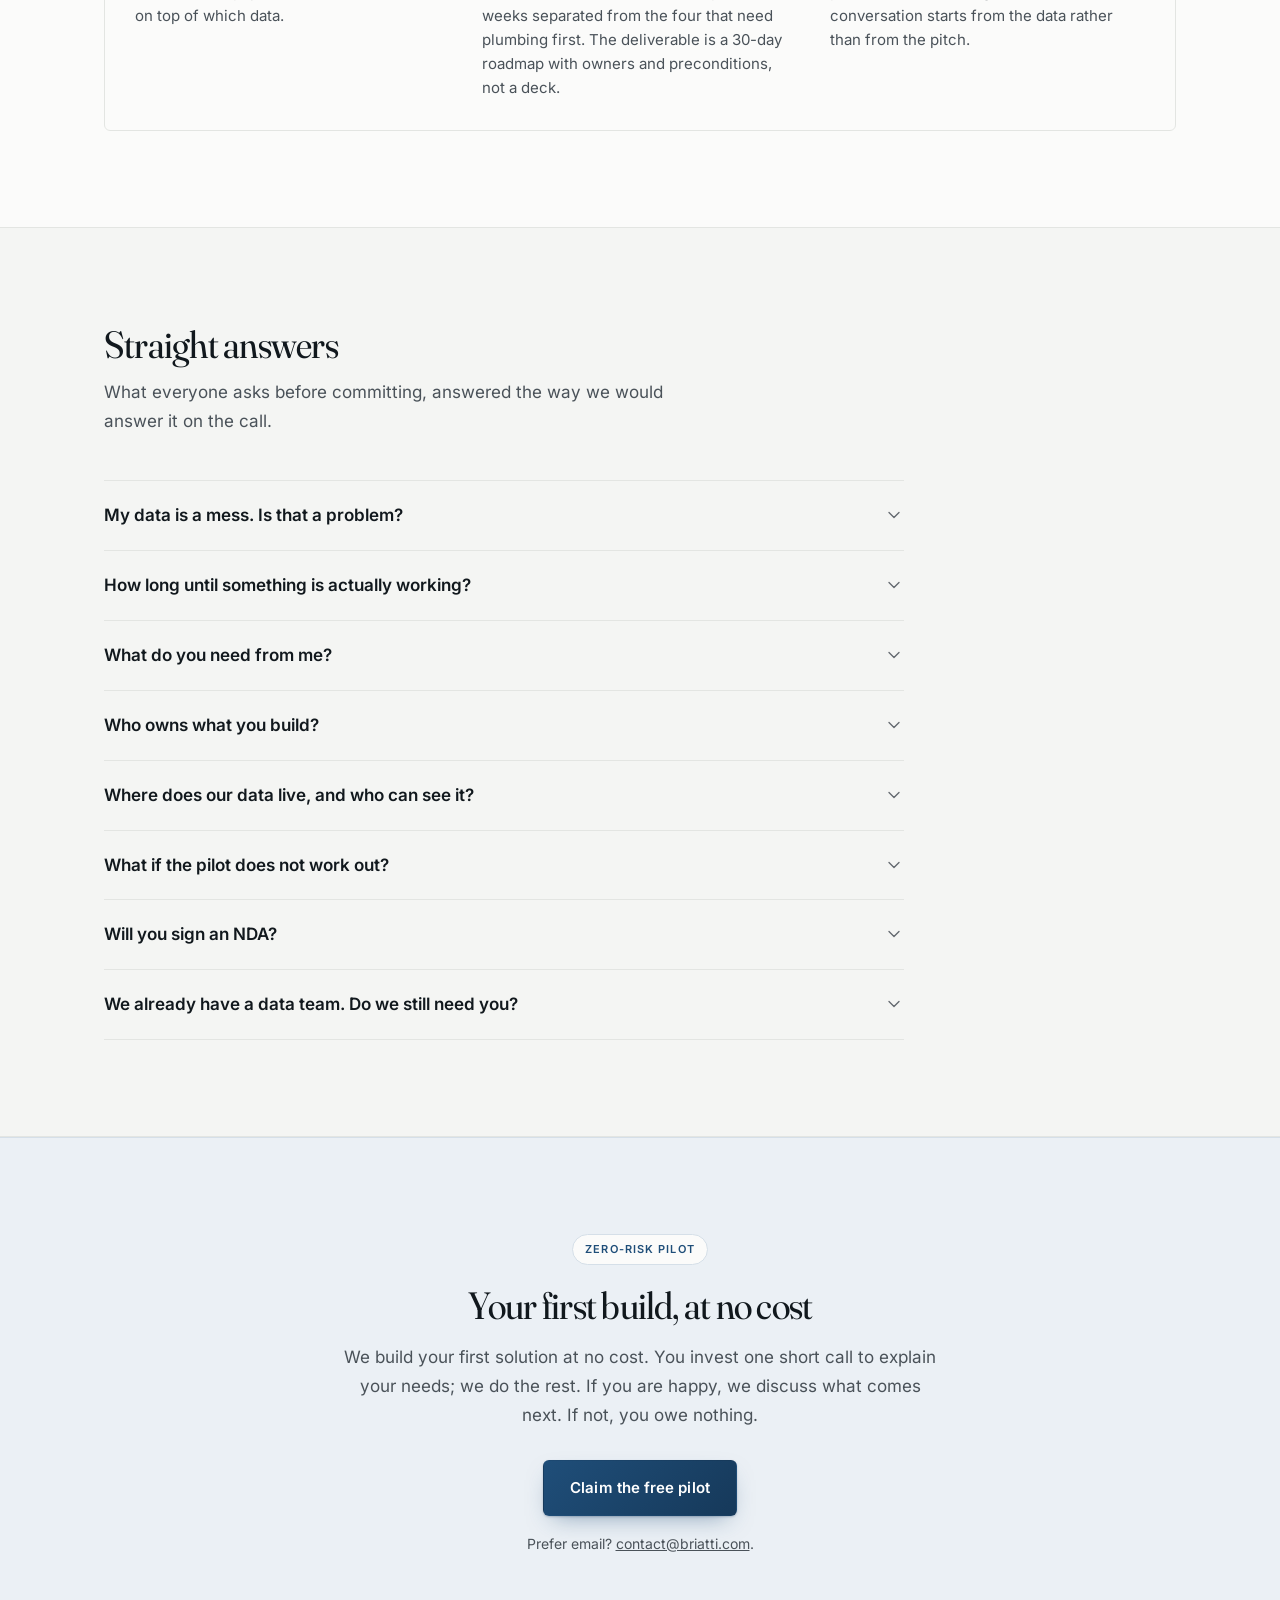
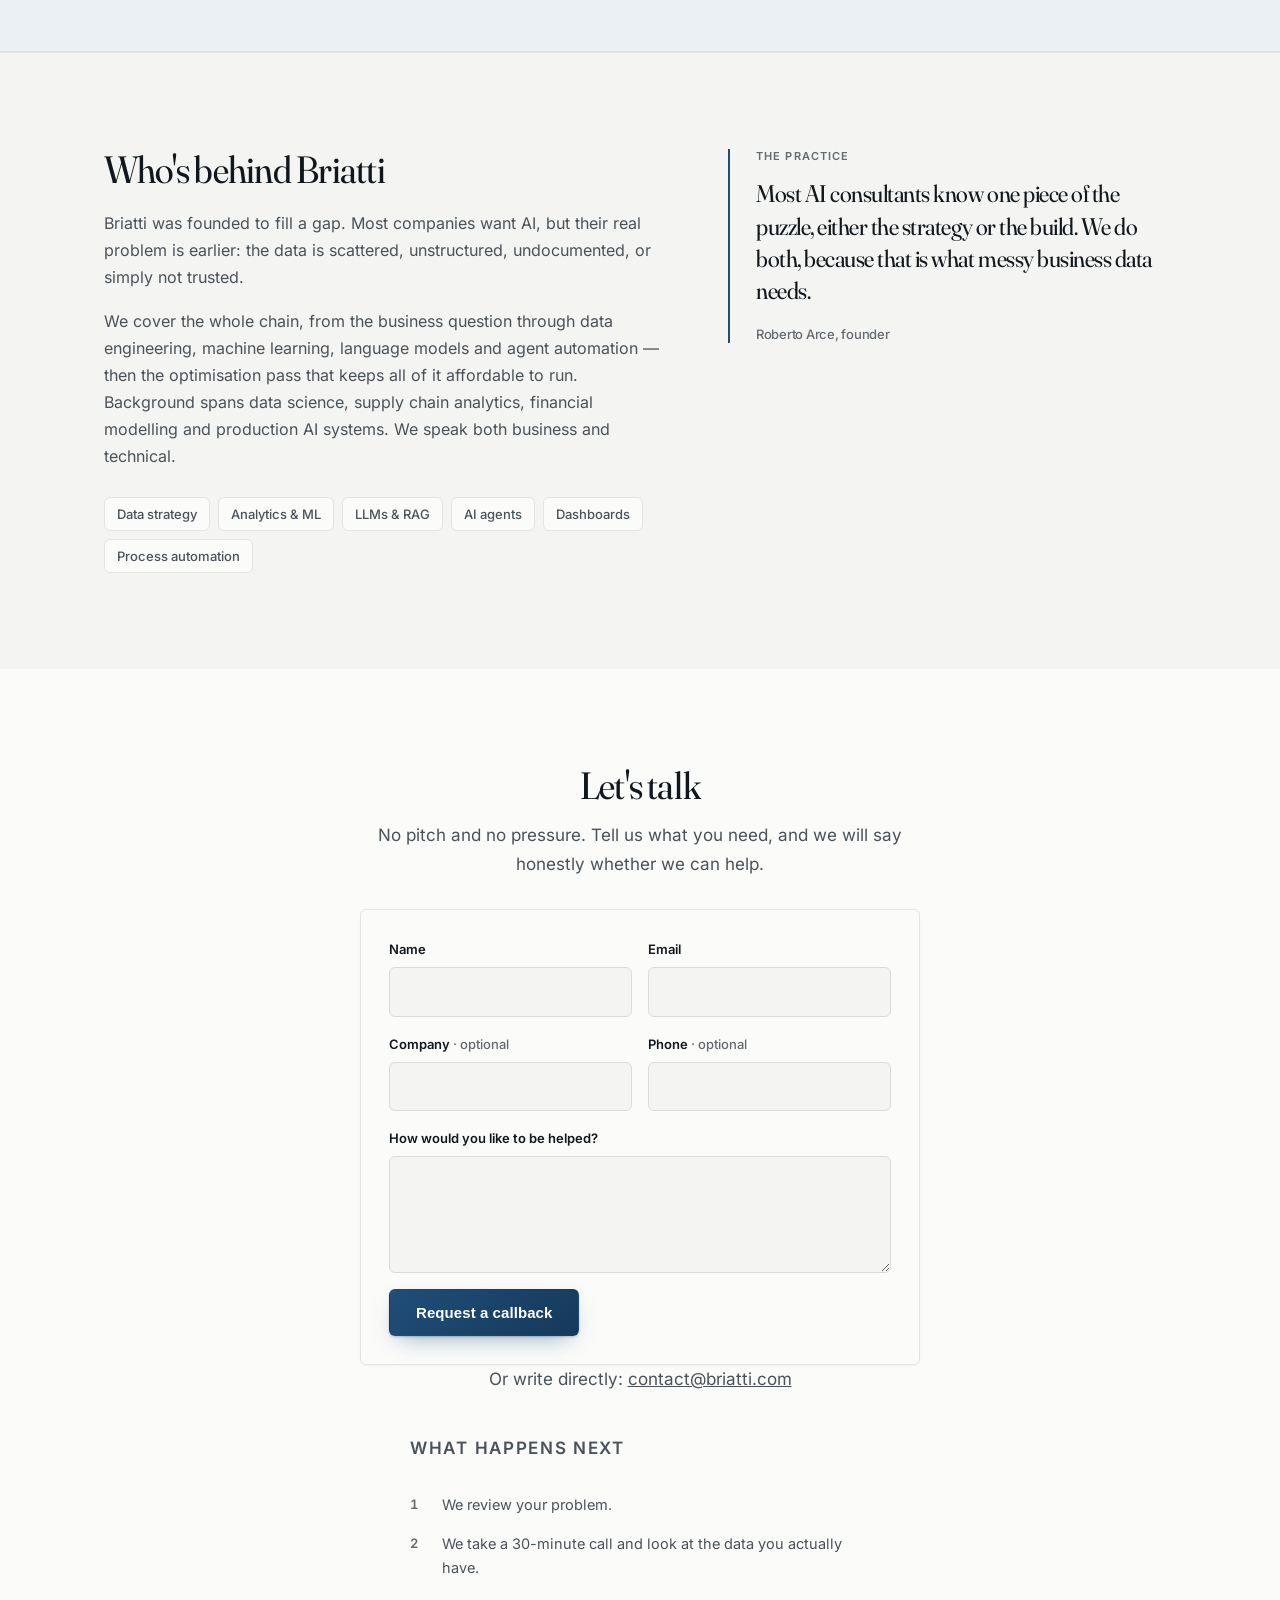
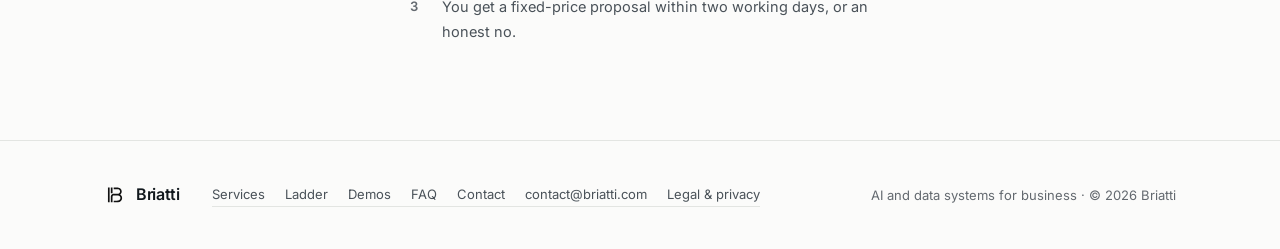
==== commit 0d466afa: "feat: add consent-gated analytics and A/B testing - add a first-party PostHog capture client behind " ====
--- a/index.html
+++ b/index.html
@@ -1135,7 +1135,13 @@
       .agent-flow .rail-out { stroke-dashoffset: 0; }
       .agent-flow .out { opacity: 1; transform: none; }
     }
-  </style></head><body><svg class="mark-defs" aria-hidden="true" focusable="false">
+  </style>
+  <link rel="stylesheet" href="css/experiments.css?v=20261118">
+  <script src="js/analytics.config.js?v=20261118"></script>
+  <script src="js/experiments.config.js?v=20261118"></script>
+  <script src="js/ab.js?v=20261118"></script>
+  <script src="js/tracking.js?v=20261118" defer></script>
+</head><body><svg class="mark-defs" aria-hidden="true" focusable="false">
   <symbol id="mark" viewBox="30 20 175 175">
         <path d="M116.348 33.2713L142.242 33.2119C149.758 33.1987 158.725 32.9492 166.064 34.5917C177.576 37.1682 187.753 43.0405 194.163 53.1893C199.784 62.0899 201.543 74.379 199.308 84.5898C197.755 91.6795 193.043 100.448 187.524 105.29C185.774 106.826 184.088 107.886 182.116 109.115C196.881 117.627 204.254 129.649 204.236 146.959C204.212 171.199 183.215 189.168 160.04 190.965C153.876 191.443 147.265 191.215 141.025 191.237C132.076 191.309 123.126 191.307 114.177 191.233L114.11 173.507C124.539 173.156 135.599 173.682 146.096 173.449C151.556 173.33 156.997 173.664 162.408 172.759C183 169.314 192.897 148.048 181.177 130.423C174.536 121.661 164.323 118.642 153.681 118.74C139.632 118.869 125.434 118.259 111.421 119.135C109.161 119.48 105.37 120.927 103.826 122.582C101.293 125.296 101.748 132.201 101.689 135.71C101.588 141.456 101.577 147.202 101.656 152.948L101.639 191.422C95.6568 191.354 89.674 191.354 83.6918 191.423C83.5064 184.415 83.663 177.341 83.5787 170.313C83.4668 157.014 83.4627 143.579 83.4412 130.289C83.4245 120.041 87.9382 111.537 96.6454 106.179C106.523 100.102 115.534 101.029 126.437 101.037L148.765 101.126C152.863 101.111 158.135 101.202 162.003 100.256C173.344 97.4843 182.586 88.4803 182.385 76.3006C182.272 69.5179 180.672 63.8961 175.859 59.006C172.605 55.6846 168.496 53.3276 163.987 52.1953C157.824 50.5899 148.439 51.04 141.797 51.0398L114.089 51.0575C113.988 46.4814 113.751 37.6101 114.133 33.3254L116.348 33.2713Z" fill="currentColor"/>
         <path d="M52.887 33.2747C59.0009 33.2624 64.7558 33.0827 70.8906 33.4163C70.671 47.6821 71.2865 190.588 71.1179 190.907C71.0569 191.022 70.9489 191.105 70.8647 191.204C65.1184 191.554 58.5793 191.352 52.7667 191.347C52.4197 172.833 52.8293 154.053 52.8557 135.518L52.887 33.2747Z" fill="currentColor"/>
@@ -1198,7 +1204,7 @@
             <path class="arw-head" pathLength="100" d="M33.6 15.8 L43 16.4 L42.6 6.6"/>
           </g>
         </svg>
-        <a class="btn btn-primary" href="#contact">Request a callback</a>
+        <a class="btn btn-primary" href="#contact" data-ab-copy="hero.cta" data-ab-eager>Request a callback</a>
       </div>
       <p class="cta-alt">Prefer email? <a href="mailto:contact@briatti.com">contact@briatti.com</a>.</p>
 
@@ -1854,7 +1860,7 @@
       <p class="pill">Zero-Risk Pilot</p>
       <h2 id="pilot-h">Your first build, at no cost</h2>
       <p>We build your first solution at no cost. You invest one short call to explain your needs; we do the rest. If you are happy, we discuss what comes next. If not, you owe nothing.</p>
-      <a class="btn btn-primary" href="#contact">Claim the free pilot</a>
+      <a class="btn btn-primary" href="#contact" data-ab-copy="pilot.cta">Claim the free pilot</a>
       <p class="cta-alt">Prefer email? <a href="mailto:contact@briatti.com">contact@briatti.com</a>.</p>
     </div>
   </section>
@@ -1888,8 +1894,10 @@
       <h2 id="contact-h">Let's talk</h2>
       <p>No pitch and no pressure. Tell us what you need, and we will say honestly whether we can help.</p>
       <!-- Posts to FormSubmit, which relays the message to contact@briatti.com. _captcha is off on
-           purpose: it would load Google reCAPTCHA, and nothing on this page calls a third party
-           until someone presses the button. With JS on, the script keeps the visitor on the page. -->
+           purpose: it would load Google reCAPTCHA, and this page loads no third-party script. The
+           only other request to a third party is the consent-gated analytics event; nothing is sent
+           there until the visitor allows it. With JS on, the script keeps the visitor on the page
+           and records the outcome. -->
       <form class="contact-form" action="https://formsubmit.co/contact@briatti.com" method="POST">
         <input type="hidden" name="_subject" value="Callback request from briatti.com">
         <input type="hidden" name="_template" value="table">
@@ -1906,7 +1914,7 @@
             <input id="cf-email" name="email" type="email" autocomplete="email" required>
           </div>
         </div>
-        <div class="field-row">
+        <div class="field-row" id="cf-optional">
           <div class="field">
             <label for="cf-company">Company <span>&middot; optional</span></label>
             <input id="cf-company" name="company" type="text" autocomplete="organization">
@@ -1916,11 +1924,12 @@
             <input id="cf-phone" name="phone" type="tel" autocomplete="tel">
           </div>
         </div>
+        <button type="button" class="form-more" data-ab-optional-toggle aria-expanded="false" aria-controls="cf-optional">Add company and phone <span>&middot; optional</span></button>
         <div class="field">
           <label for="cf-message">How would you like to be helped?</label>
           <textarea id="cf-message" name="message" rows="4" required></textarea>
         </div>
-        <button class="btn btn-primary" type="submit">Request a callback</button>
+        <button class="btn btn-primary" type="submit" data-ab-copy="form.submit">Request a callback</button>
         <p class="form-status" role="status" aria-live="polite"></p>
       </form>
       <p class="contact-alt">Or write directly: <a href="mailto:contact@briatti.com">contact@briatti.com</a></p>
@@ -2134,7 +2143,7 @@
     if (form && window.fetch) {
       var status = form.querySelector('.form-status');
       var sendBtn = form.querySelector('button[type="submit"]');
-      // which button sent them here, since there is no analytics to tell us
+      // which button sent them here, so the relay email says it too (the tracker records the same click)
       var sources = document.querySelectorAll('a[href="#contact"]');
       for (var f = 0; f < sources.length; f++) {
         sources[f].addEventListener('click', (function (link) {
@@ -2165,11 +2174,15 @@
           status.className = 'form-status is-ok';
           status.textContent = 'Thank you. We answer within one working day, usually sooner.';
           sendBtn.textContent = 'Sent';
+          try { document.dispatchEvent(new CustomEvent('briatti:form-success')); } catch (err) {}
         })['catch'](function () {
           status.className = 'form-status is-error';
           status.innerHTML = 'That did not go through. Write to <a href="mailto:contact@briatti.com">contact@briatti.com</a> instead and we will pick it up there.';
           sendBtn.disabled = false;
-          sendBtn.textContent = 'Request a callback';
+          // put back whatever label the A/B variant gave the button
+          if (window.BriattiAB && window.BriattiAB.refresh) window.BriattiAB.refresh();
+          else sendBtn.textContent = 'Request a callback';
+          try { document.dispatchEvent(new CustomEvent('briatti:form-error')); } catch (err) {}
         });
       });
     }
--- a/css/experiments.css
+++ b/css/experiments.css
@@ -0,0 +1,293 @@
+/* Briatti experiments, consent and QA preview styles.
+ *
+ * Everything here is keyed off markup that the site's own pages provide or that js/ab.js adds:
+ *   html[data-ab-<experiment-key>="<variant>"]   structural variants
+ *   [data-ab-copy="<key>"]                       copy swapped by js/ab.js
+ *   .ph-consent                                  analytics consent card
+ *   .ab-panel                                    ?ab=preview QA panel
+ *
+ * The palette comes from each page's :root, with fallbacks so the banner still reads if the
+ * stylesheet is ever used on a page that has not defined the custom properties.
+ */
+
+/* ---------- pre-paint copy cover (above-the-fold tests only) ---------- */
+/* An empty cobalt button for a few milliseconds is less jarring than a label visibly changing
+   under the pointer. js/ab.js removes this class as soon as it has swapped the copy, and a 1.2s
+   timer removes it even if that script fails. */
+html.ab-copy-pending [data-ab-eager] {
+  color: transparent !important;
+  text-shadow: none !important;
+}
+
+/* ---------- contact form: optional fields behind one disclosure ---------- */
+.form-more {
+  display: none;
+  justify-self: start;
+  align-items: center;
+  gap: 6px;
+  padding: 0;
+  border: 0;
+  background: none;
+  color: var(--cobalt, #1F4E79);
+  font: inherit;
+  font-size: 13px;
+  font-weight: 600;
+  line-height: 1.4;
+  text-align: left;
+  text-decoration: underline;
+  text-underline-offset: 3px;
+  cursor: pointer;
+}
+.form-more span { font-weight: 500; color: var(--ink-3, #63696F); }
+.form-more:hover { color: var(--cobalt-deep, #16395A); }
+.form-more:focus-visible { outline: 2px solid var(--cobalt, #1F4E79); outline-offset: 3px; border-radius: 2px; }
+
+html[data-ab-form_friction="lean"] #cf-optional { display: none; }
+html[data-ab-form_friction="lean"] .contact-form:not(.is-expanded) .form-more { display: inline-flex; }
+html[data-ab-form_friction="lean"] .contact-form.is-expanded #cf-optional { display: grid; }
+html[data-ab-form_friction="lean"] .contact-form.is-expanded .form-more { display: none; }
+
+/* ---------- mobile sticky CTA (draft experiment) ---------- */
+.ab-sticky-cta { display: none; }
+@media (max-width: 720px) {
+  html[data-ab-sticky_mobile_cta="bar"] .ab-sticky-cta {
+    position: fixed;
+    left: 12px;
+    right: 12px;
+    bottom: calc(12px + env(safe-area-inset-bottom, 0px));
+    z-index: 80;
+    display: flex;
+    align-items: center;
+    justify-content: center;
+    min-height: 48px;
+    padding: 13px 20px;
+    border-radius: var(--r, 6px);
+    background: linear-gradient(135deg, var(--cobalt, #1F4E79), var(--cobalt-deep, #16395A));
+    color: #FFFFFF;
+    font-family: 'Inter', system-ui, -apple-system, 'Segoe UI', sans-serif;
+    font-size: 15px;
+    font-weight: 600;
+    line-height: 1.2;
+    text-align: center;
+    text-decoration: none;
+    box-shadow: 0 2px 4px rgba(var(--cobalt-deep-rgb, 22, 57, 90), .25), 0 18px 34px -16px rgba(var(--cobalt-rgb, 31, 78, 121), .65);
+    opacity: 0;
+    visibility: hidden;
+    pointer-events: none;
+    transform: translateY(10px);
+    transition: opacity .2s cubic-bezier(.16, 1, .3, 1), transform .2s cubic-bezier(.16, 1, .3, 1), visibility .2s;
+  }
+  html[data-ab-sticky_mobile_cta="bar"] .ab-sticky-cta.is-visible {
+    opacity: 1;
+    visibility: visible;
+    pointer-events: auto;
+    transform: none;
+  }
+}
+
+/* ---------- consent card ---------- */
+.ph-consent {
+  position: fixed;
+  left: 20px;
+  bottom: 20px;
+  z-index: 110;
+  width: min(400px, calc(100vw - 40px));
+  padding: 20px 20px 16px;
+  background: var(--paper, #FBFBFA);
+  border: 1px solid var(--line-2, #D9DCD8);
+  border-radius: 10px;
+  box-shadow: 0 1px 2px rgba(var(--ink-rgb, 17, 24, 29), .05), 0 26px 52px -22px rgba(var(--ink-rgb, 17, 24, 29), .4);
+  color: var(--ink, #11181D);
+  font-family: 'Inter', system-ui, -apple-system, 'Segoe UI', sans-serif;
+  font-size: 13px;
+  line-height: 1.55;
+  text-align: left;
+  opacity: 0;
+  transform: translateY(12px);
+  transition: opacity .24s cubic-bezier(.16, 1, .3, 1), transform .24s cubic-bezier(.16, 1, .3, 1);
+}
+.ph-consent.is-visible { opacity: 1; transform: none; }
+.ph-consent.is-leaving { opacity: 0; transform: translateY(8px); }
+
+.ph-consent .ph-consent-head { margin-bottom: 10px; }
+.ph-consent .ph-consent-kicker {
+  margin: 0 0 5px;
+  max-width: none;
+  font-size: 10px;
+  font-weight: 600;
+  letter-spacing: .14em;
+  text-transform: uppercase;
+  color: var(--ink-3, #63696F);
+}
+.ph-consent .ph-consent-title {
+  margin: 0;
+  font-family: 'Fraunces', Georgia, serif;
+  font-size: 22px;
+  font-weight: 400;
+  line-height: 1.15;
+  letter-spacing: -.02em;
+  color: var(--ink, #11181D);
+  font-variation-settings: "opsz" 144, "SOFT" 30;
+}
+.ph-consent .ph-consent-body p {
+  margin: 0 0 8px;
+  max-width: none;
+  font-size: 13px;
+  line-height: 1.55;
+  color: var(--ink-2, #4A5259);
+}
+.ph-consent .ph-consent-body p:last-child { margin-bottom: 0; }
+
+.ph-consent .ph-consent-actions {
+  display: flex;
+  flex-wrap: wrap;
+  align-items: center;
+  gap: 8px;
+  margin-top: 14px;
+}
+.ph-consent .ph-consent-btn {
+  appearance: none;
+  -webkit-appearance: none;
+  padding: 10px 14px;
+  border: 1px solid var(--line-2, #D9DCD8);
+  border-radius: var(--r, 6px);
+  background: var(--paper-2, #F4F5F3);
+  color: var(--ink, #11181D);
+  font-family: inherit;
+  font-size: 12.5px;
+  font-weight: 600;
+  line-height: 1;
+  cursor: pointer;
+  transition: background .16s ease, border-color .16s ease, transform .16s ease;
+}
+.ph-consent .ph-consent-btn:hover { border-color: var(--ink-3, #63696F); background: var(--white, #FFFFFF); }
+.ph-consent .ph-consent-btn:active { transform: translateY(1px); }
+.ph-consent .ph-consent-btn-primary {
+  border-color: transparent;
+  background: linear-gradient(135deg, var(--cobalt, #1F4E79), var(--cobalt-deep, #16395A));
+  color: #FFFFFF;
+  box-shadow: 0 1px 2px rgba(var(--cobalt-deep-rgb, 22, 57, 90), .25), 0 8px 18px -10px rgba(var(--cobalt-rgb, 31, 78, 121), .6);
+}
+.ph-consent .ph-consent-btn-primary:hover { background: var(--cobalt-deep, #16395A); border-color: transparent; }
+.ph-consent :focus-visible { outline: 2px solid var(--cobalt, #1F4E79); outline-offset: 2px; border-radius: 3px; }
+
+.ph-consent .ph-consent-note {
+  display: flex;
+  flex-wrap: wrap;
+  align-items: baseline;
+  gap: 2px 10px;
+  margin: 12px 0 0;
+  max-width: none;
+  font-size: 11.5px;
+  line-height: 1.5;
+  color: var(--ink-3, #63696F);
+}
+.ph-consent .ph-consent-note a { color: var(--ink-2, #4A5259); text-decoration: underline; text-underline-offset: 2px; }
+.ph-consent .ph-consent-note a:hover { color: var(--ink, #11181D); }
+.ph-consent .ph-consent-link {
+  appearance: none;
+  -webkit-appearance: none;
+  padding: 0;
+  border: 0;
+  background: none;
+  color: var(--ink-2, #4A5259);
+  font: inherit;
+  text-decoration: underline;
+  text-underline-offset: 2px;
+  cursor: pointer;
+}
+.ph-consent .ph-consent-link:hover { color: var(--ink, #11181D); }
+
+/* the static footer control that reopens the card */
+.privacy-settings {
+  appearance: none;
+  -webkit-appearance: none;
+  padding: 0;
+  border: 0;
+  background: none;
+  color: var(--ink-2, #4A5259);
+  font-family: inherit;
+  font-size: 13px;
+  font-weight: 400;
+  line-height: inherit;
+  text-decoration: none;
+  cursor: pointer;
+}
+.privacy-settings:hover { color: var(--ink, #11181D); text-decoration: underline; text-underline-offset: 2px; }
+footer .foot-links .privacy-settings { font-size: 13px; }
+footer .privacy-settings { margin: 0; }
+/* the dashboard demo's sidebar is dark */
+.sb-footer .privacy-settings { color: var(--accent-on-dark, #8FB4D4); font-size: 11px; }
+.sb-footer .privacy-settings:hover { color: #FFFFFF; }
+
+@media (max-width: 560px) {
+  .ph-consent {
+    left: 12px;
+    right: 12px;
+    bottom: calc(12px + env(safe-area-inset-bottom, 0px));
+    width: auto;
+    max-height: min(78vh, 420px);
+    overflow-y: auto;
+    padding: 18px 18px 14px;
+  }
+  .ph-consent .ph-consent-title { font-size: 20px; }
+  .ph-consent .ph-consent-btn { flex: 1 1 auto; min-height: 42px; }
+}
+
+/* ---------- ?ab=preview QA panel ---------- */
+.ab-panel {
+  position: fixed;
+  right: 16px;
+  bottom: 16px;
+  z-index: 120;
+  width: min(360px, calc(100vw - 32px));
+  max-height: 70vh;
+  overflow: auto;
+  padding: 16px;
+  border-radius: 10px;
+  background: var(--ink, #11181D);
+  color: var(--paper, #FBFBFA);
+  font-family: 'Inter', system-ui, -apple-system, 'Segoe UI', sans-serif;
+  font-size: 12px;
+  line-height: 1.5;
+  box-shadow: 0 30px 60px -20px rgba(17, 24, 29, .6);
+}
+.ab-panel-head { display: flex; align-items: center; justify-content: space-between; gap: 12px; margin-bottom: 4px; }
+.ab-panel-head strong { font-size: 13px; letter-spacing: .01em; }
+.ab-panel-close { color: var(--paper, #FBFBFA); font-size: 22px; line-height: .8; text-decoration: none; }
+.ab-panel-note { margin: 0 0 12px; color: rgba(251, 251, 250, .6); font-size: 11px; }
+.ab-panel-empty { margin: 0 0 12px; color: rgba(251, 251, 250, .75); }
+.ab-panel-row { margin-bottom: 10px; }
+.ab-panel-row label { display: grid; gap: 4px; font-weight: 600; }
+.ab-panel select {
+  width: 100%;
+  padding: 6px 8px;
+  border: 1px solid rgba(251, 251, 250, .22);
+  border-radius: 4px;
+  background: rgba(251, 251, 250, .08);
+  color: var(--paper, #FBFBFA);
+  font: inherit;
+}
+.ab-panel select option { color: #11181D; }
+.ab-panel-status { color: rgba(251, 251, 250, .55); font-size: 11px; font-weight: 400; }
+.ab-panel-actions { display: flex; flex-wrap: wrap; align-items: center; gap: 14px; margin-top: 14px; padding-top: 12px; border-top: 1px solid rgba(251, 251, 250, .14); }
+.ab-panel-actions button,
+.ab-panel-actions a {
+  color: var(--cobalt-on-dark, #8FB4D4);
+  font: inherit;
+  font-weight: 600;
+  text-decoration: underline;
+  text-underline-offset: 2px;
+  background: none;
+  border: 0;
+  padding: 0;
+  cursor: pointer;
+}
+
+@media (prefers-reduced-motion: reduce) {
+  .ph-consent,
+  .ab-sticky-cta { transition-duration: .01ms; }
+}
+@media print {
+  .ph-consent, .ab-panel, .ab-sticky-cta { display: none !important; }
+}
